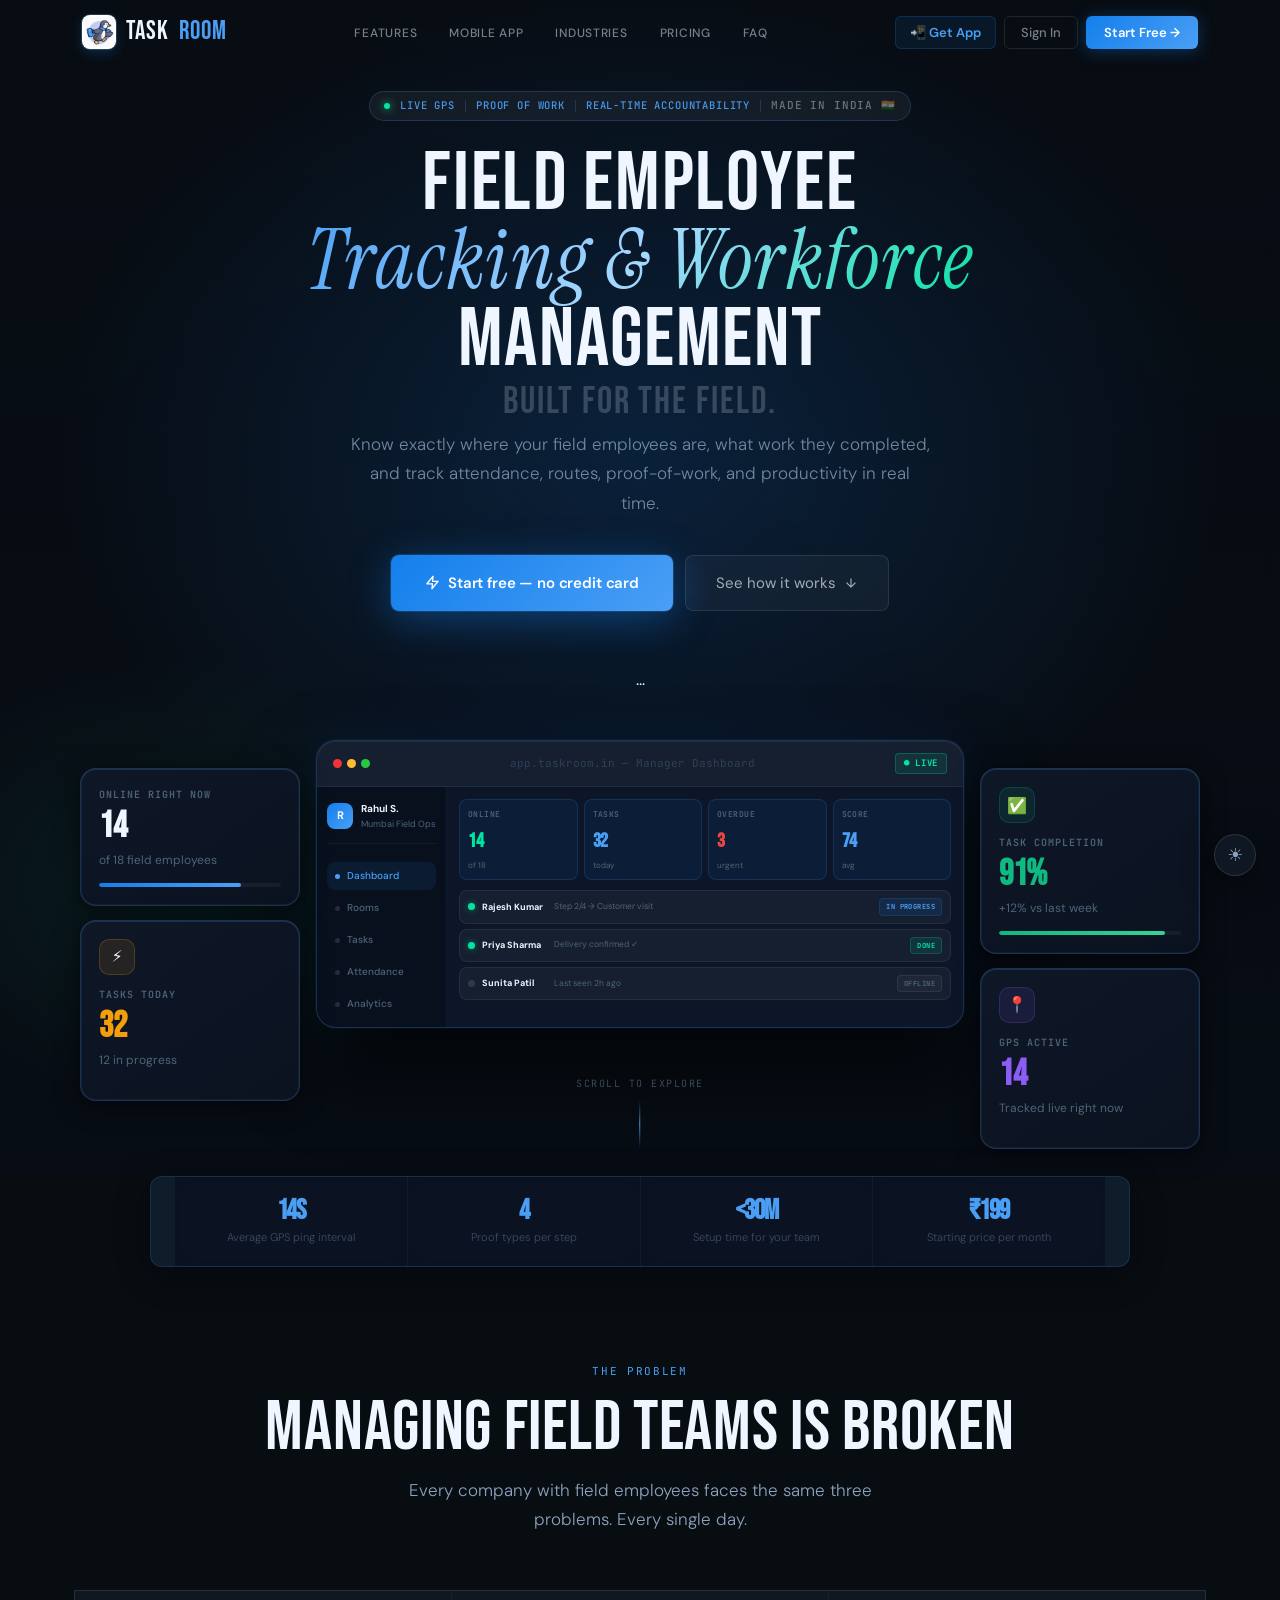
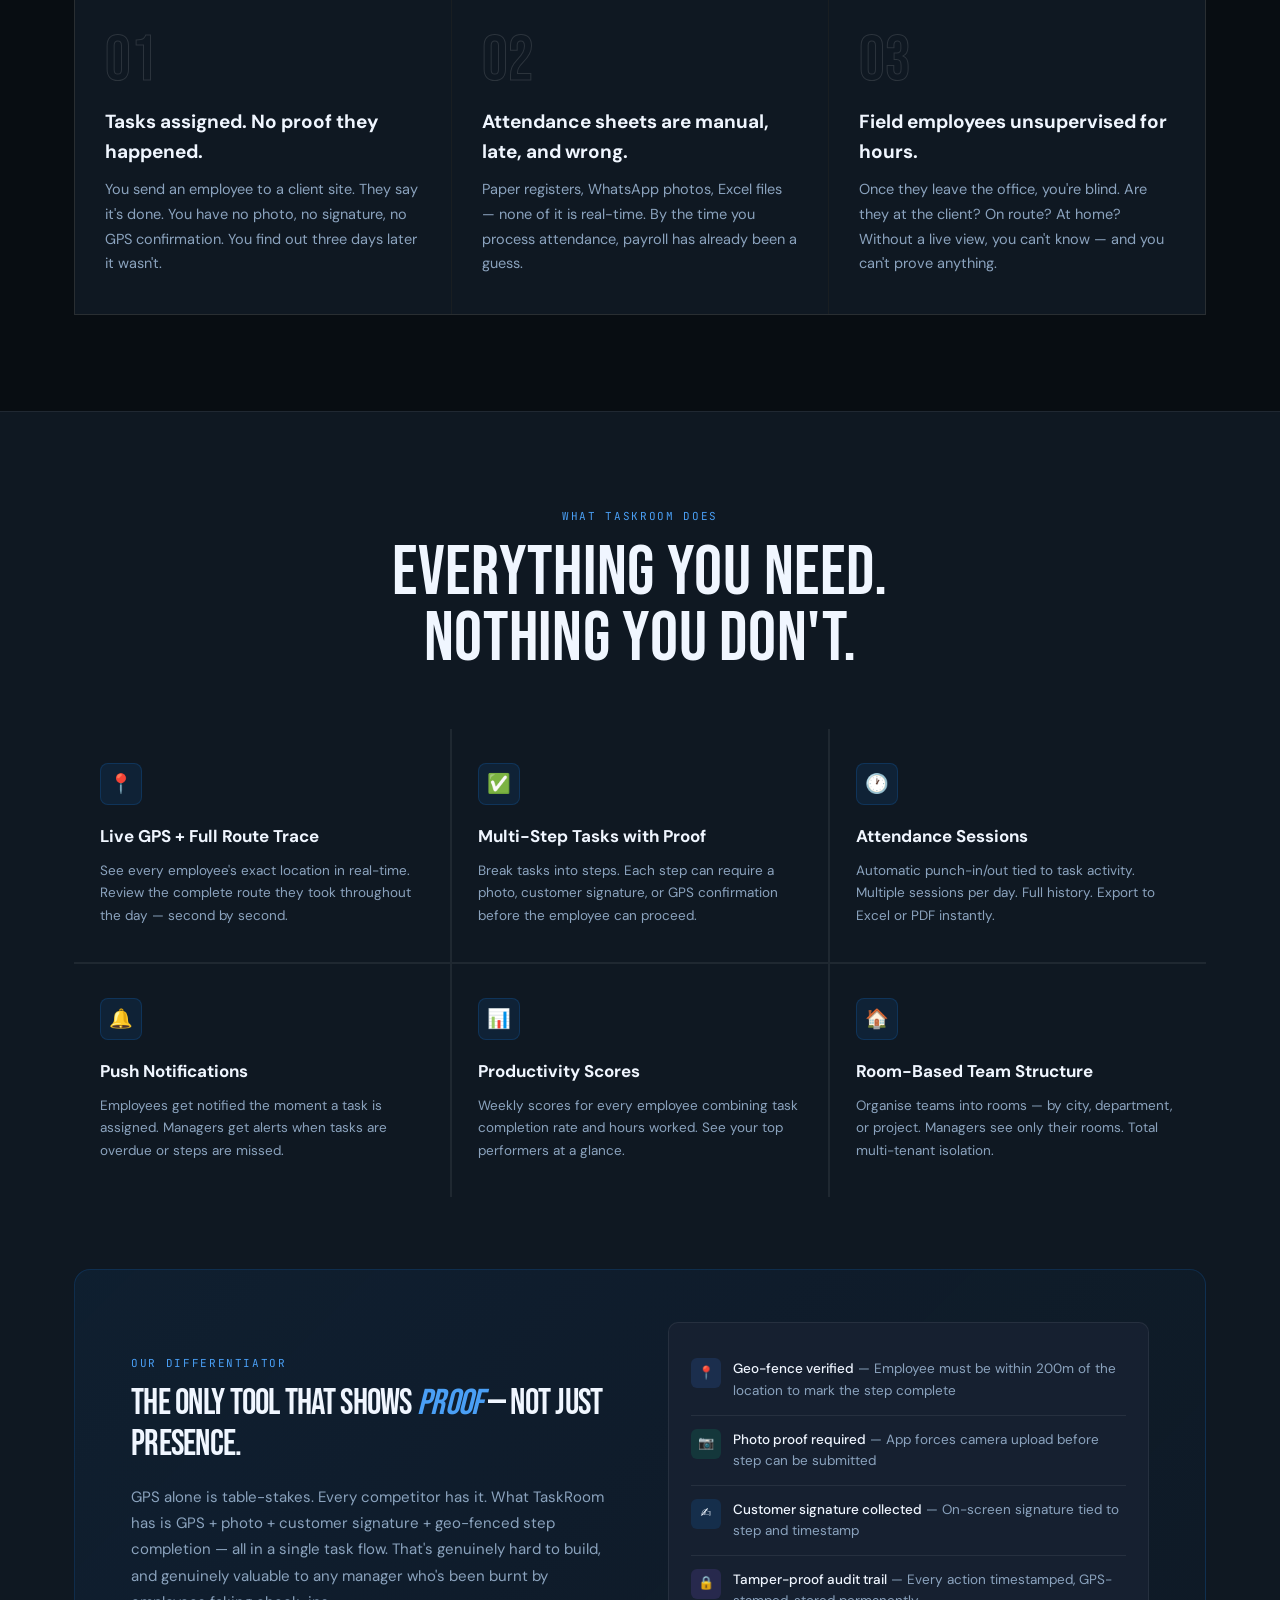
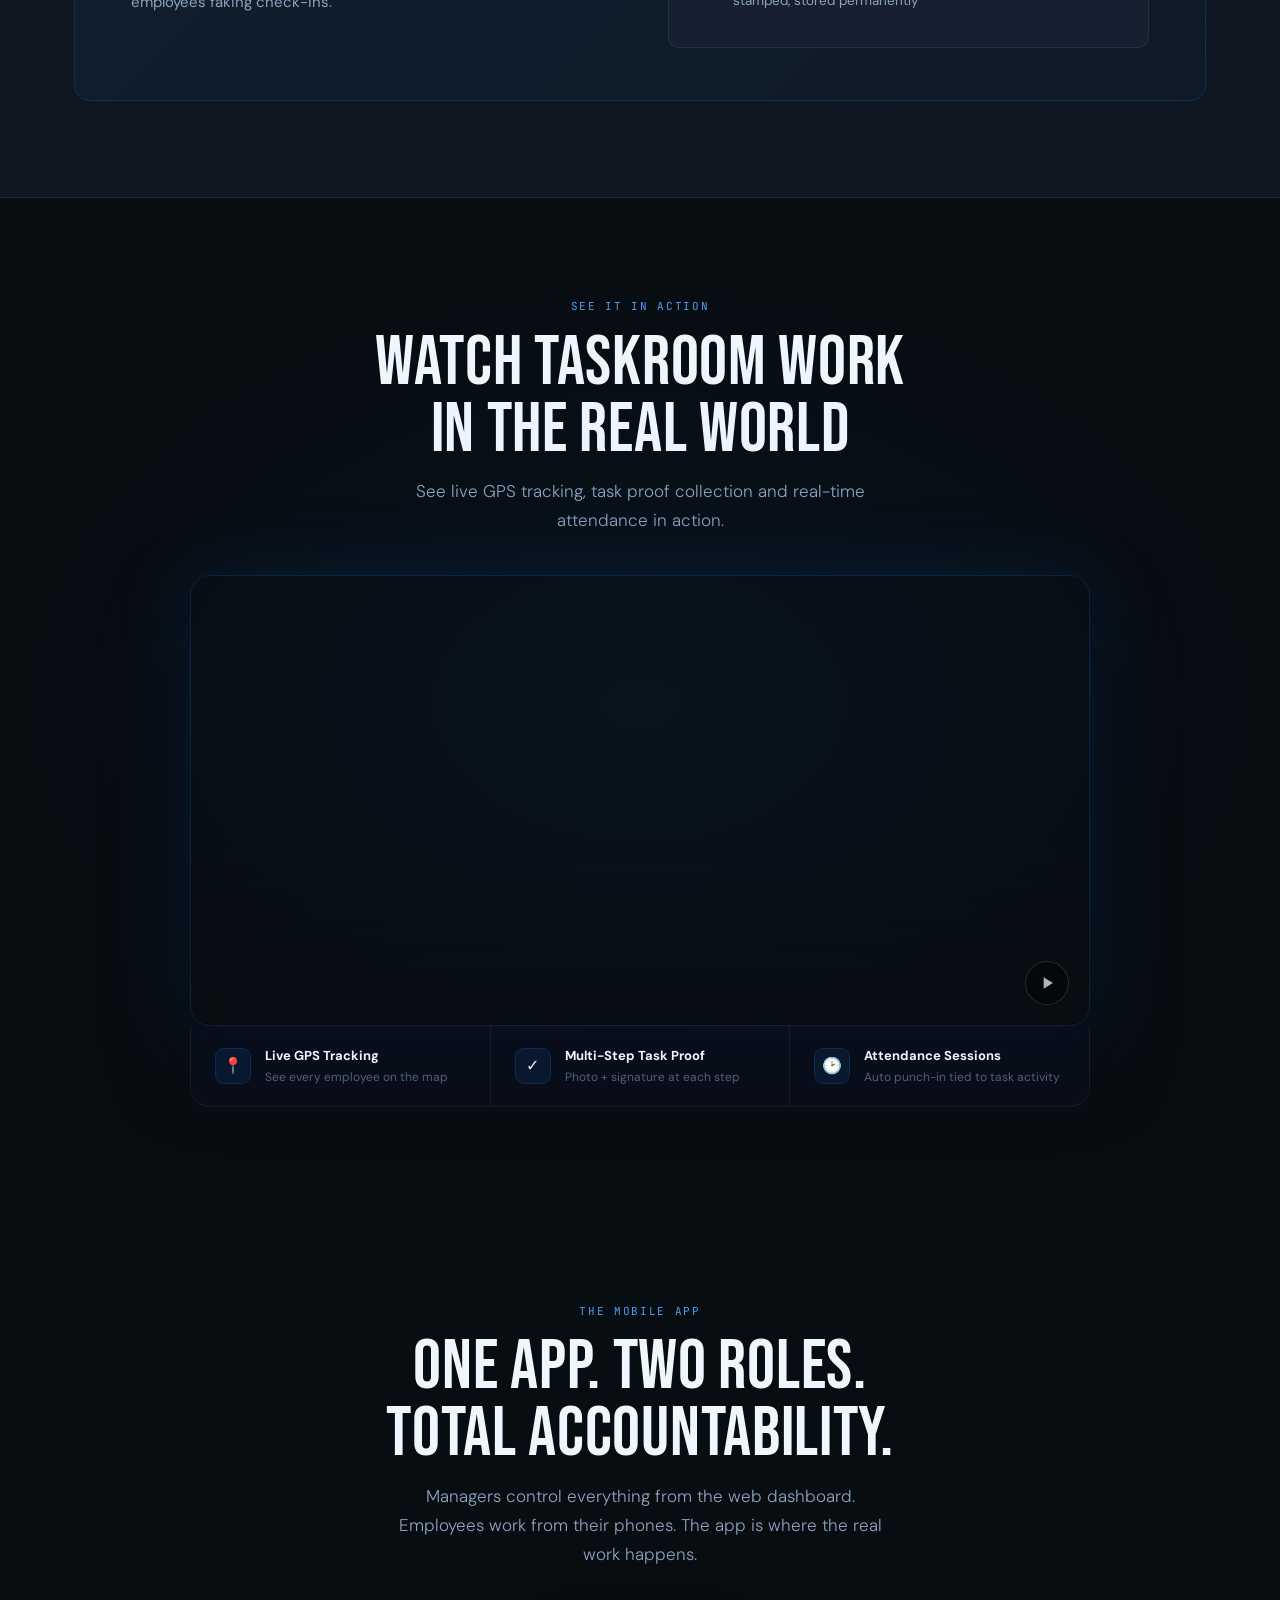
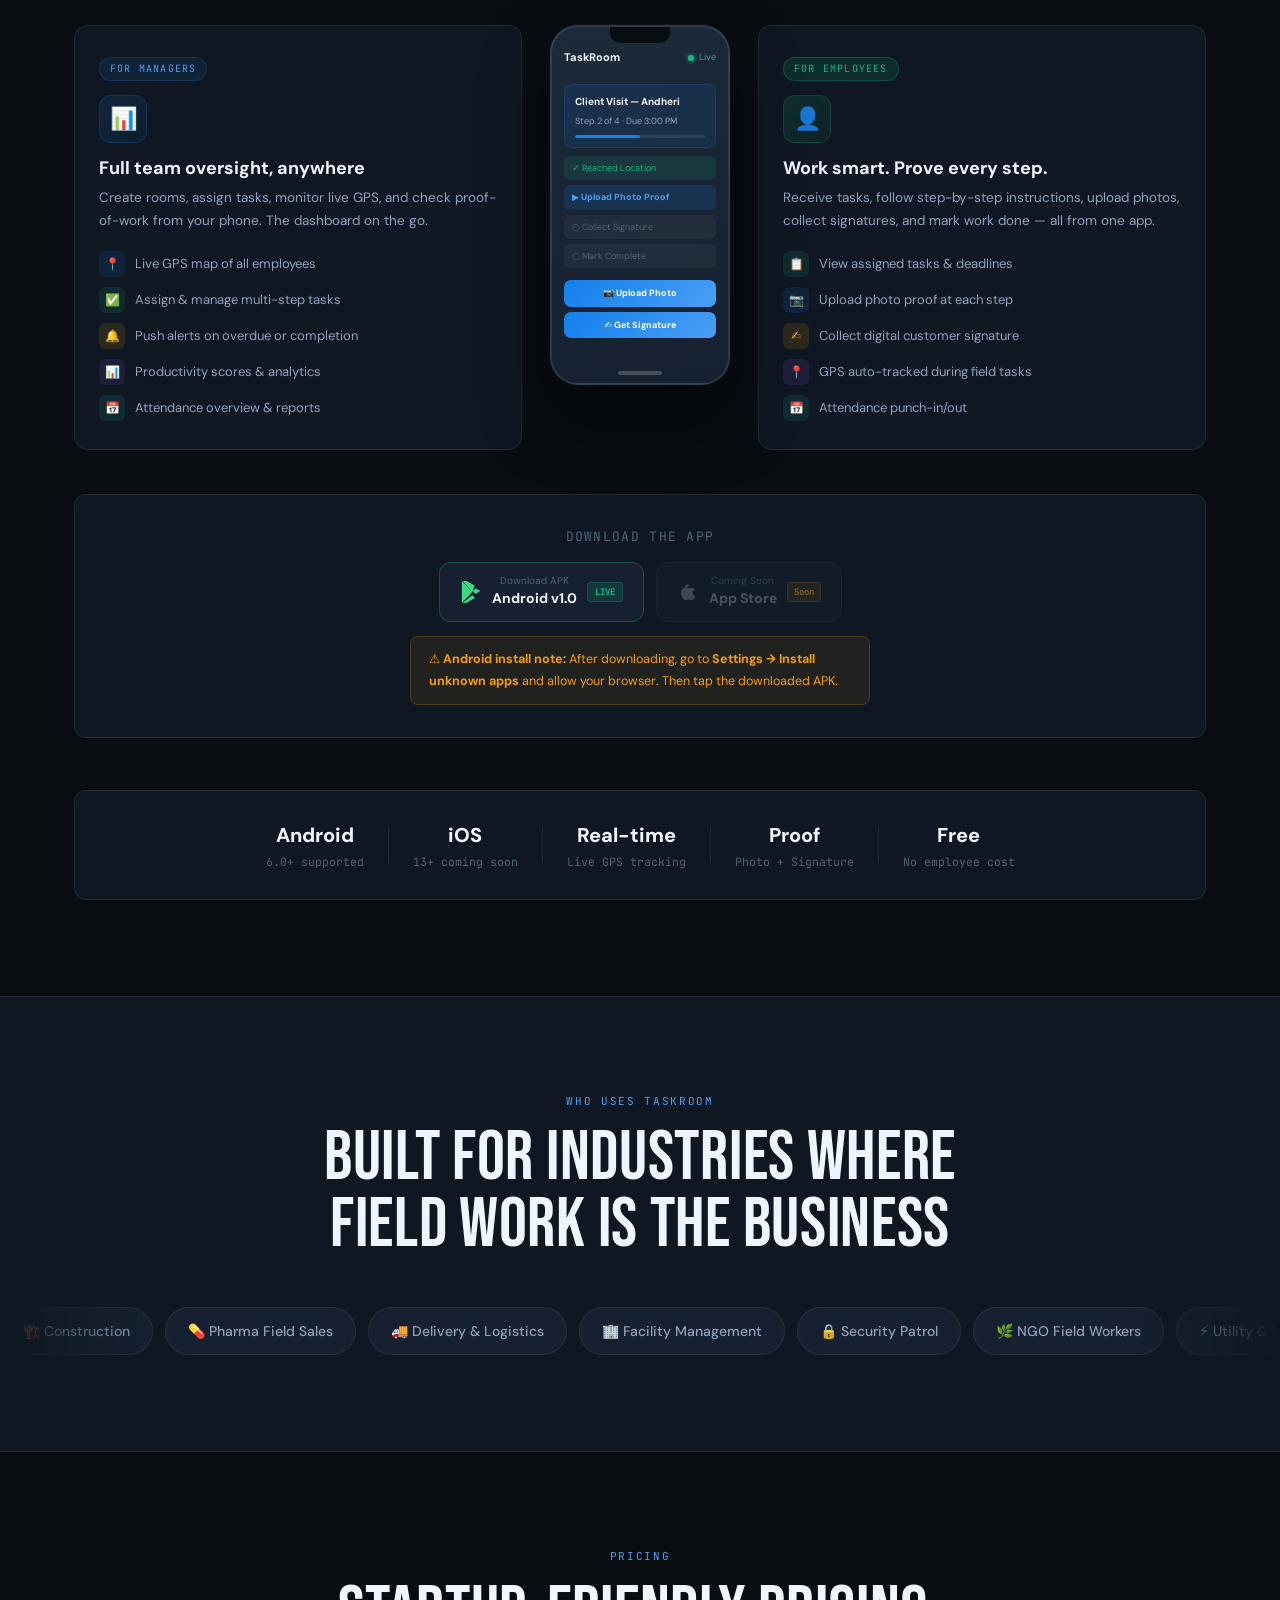
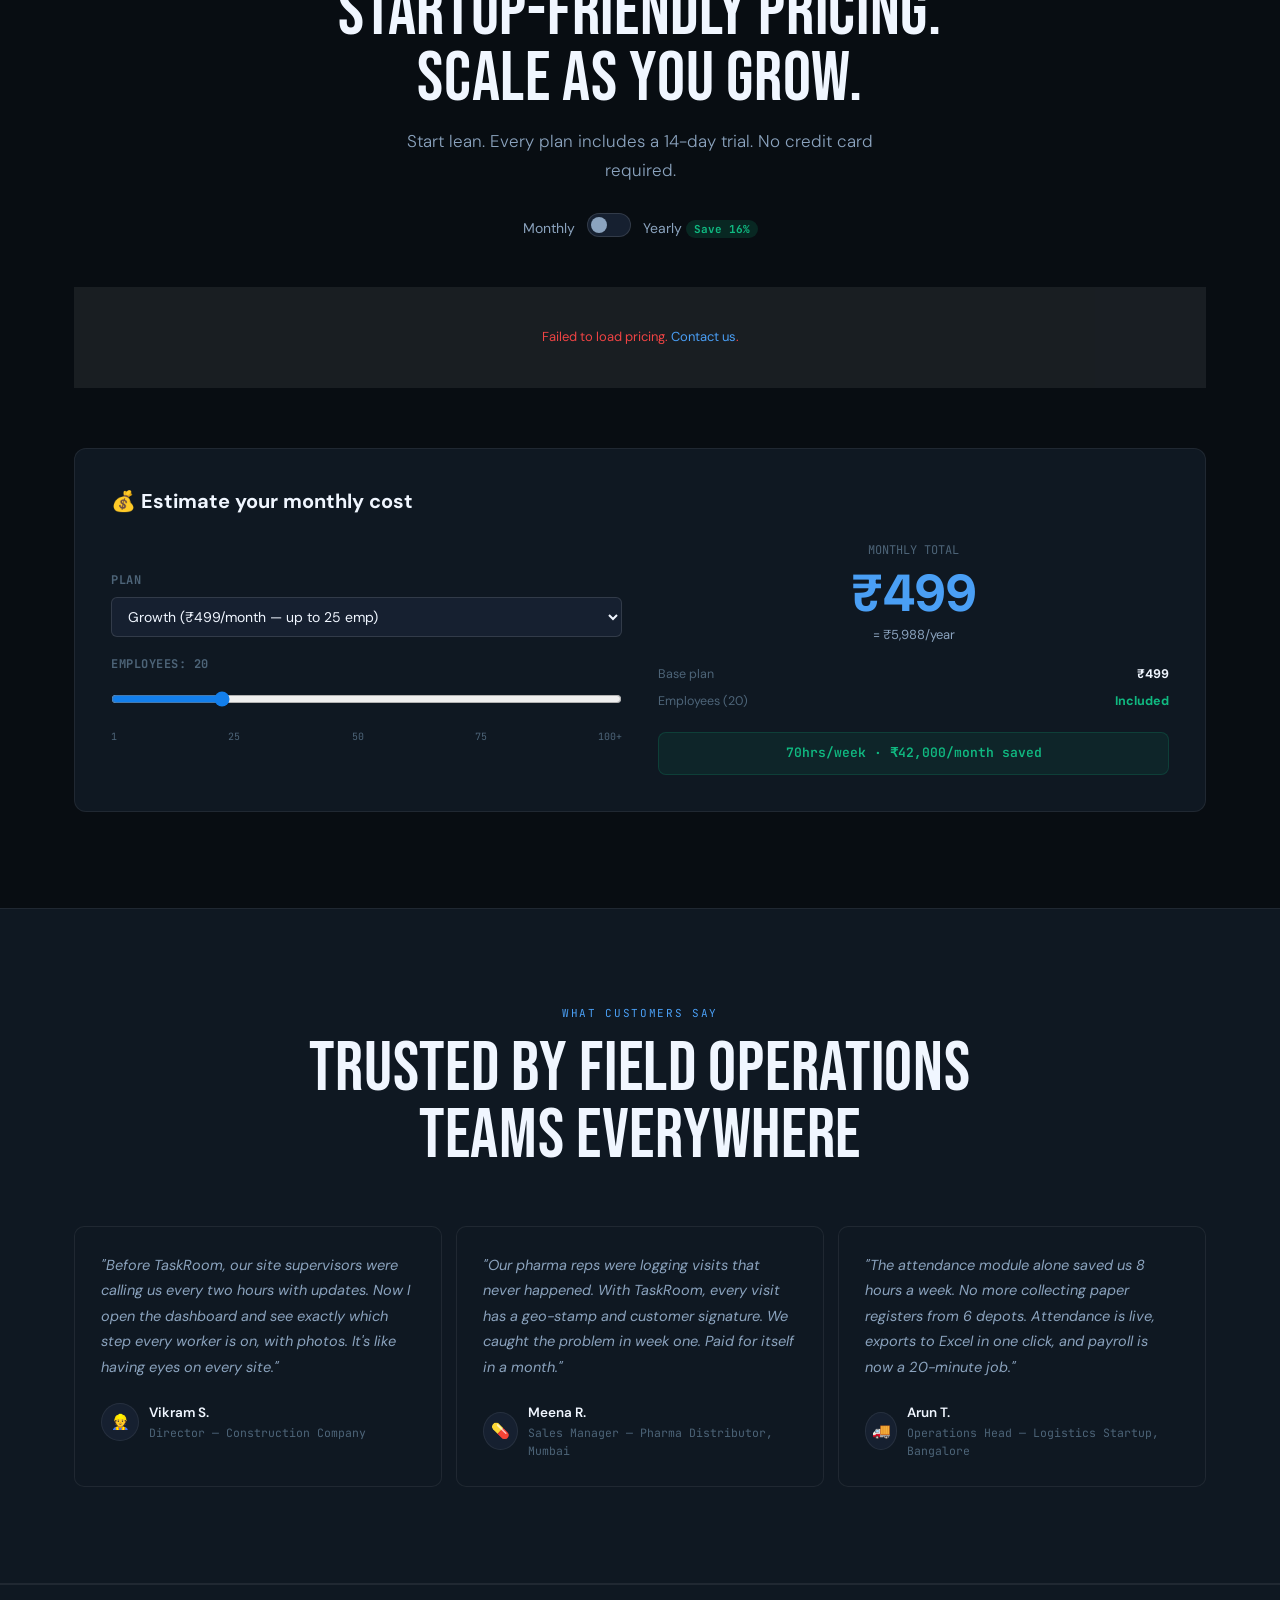
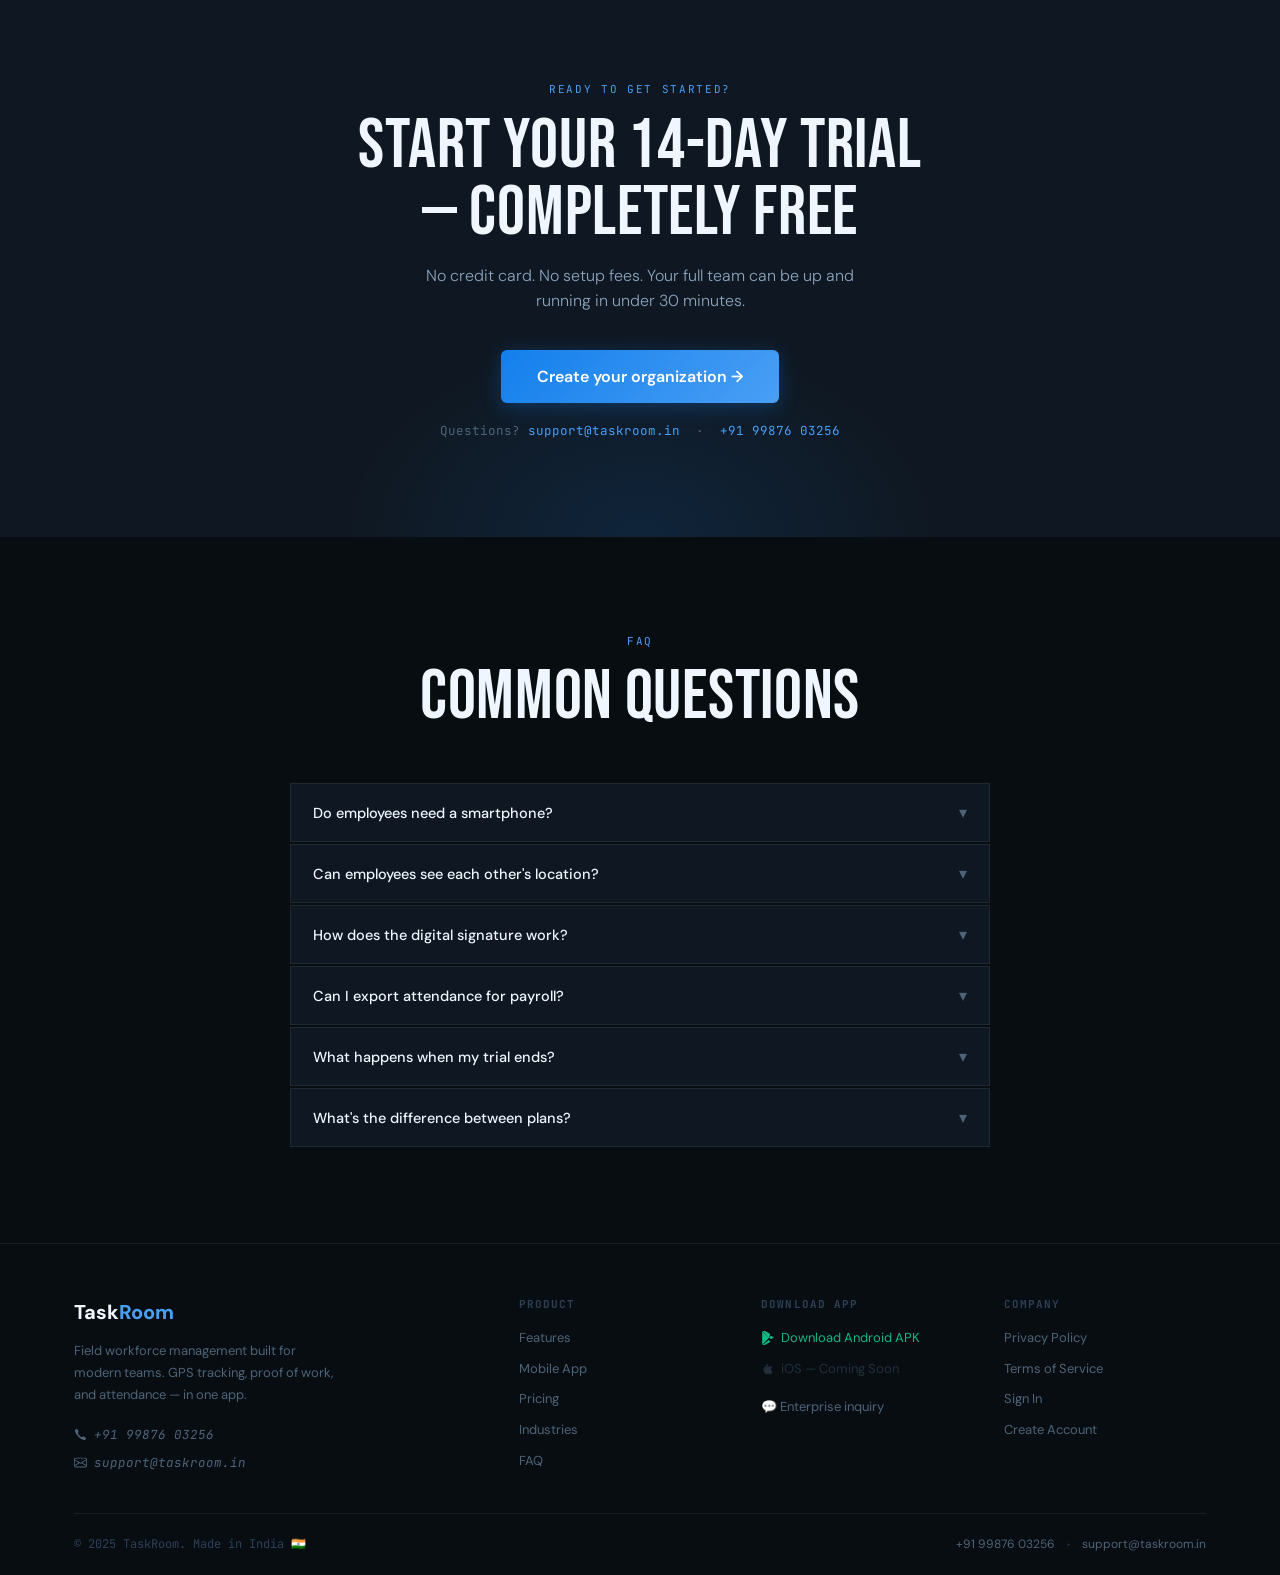
==== index.html @ a0d0e352 "added privacy poly + terms and updated pricing page with dynamic data from db" ====
<!DOCTYPE html>
<html lang="en" data-theme="dark">
<head>
  <!-- ═══════════════════════════════════════════════════════════════
       TASKROOM — index.html  |  Production SEO Head
       Last updated: 2025-05-25
  ═══════════════════════════════════════════════════════════════ -->

  <!-- ── Character Set & Viewport ────────────────────────────── -->
  <meta charset="UTF-8">
  <meta name="viewport" content="width=device-width, initial-scale=1">
  <meta http-equiv="X-UA-Compatible" content="IE=edge">

  <!-- ── Primary SEO ──────────────────────────────────────────── -->
  <title>TaskRoom — Field Employee Tracking &amp; GPS Workforce Management Software</title>
  <meta name="description" content="TaskRoom is GPS-based field employee tracking and workforce management software. Assign multi-step tasks, collect photo &amp; signature proof, track attendance, and monitor live employee location — all in one app. Free 14-day trial.">
  <meta name="keywords" content="field employee tracking software, GPS employee tracking app, workforce management software, field force management, real time employee location tracking, attendance management system, proof of work app, digital signature collection, field task management, delivery tracking software, field operations software, employee monitoring app India">
  <meta name="robots" content="index, follow, max-snippet:-1, max-image-preview:large, max-video-preview:-1">
  <meta name="googlebot" content="index, follow, max-snippet:-1, max-image-preview:large, max-video-preview:-1">
  <link rel="canonical" href="https://taskroom.in/">
  <meta name="author" content="TaskRoom">
  <meta name="theme-color" content="#137fec">
  <meta name="rating" content="general">
  <meta name="revisit-after" content="3 days">
  <meta name="language" content="English">
  <meta name="geo.region" content="IN">
  <meta name="geo.placename" content="India">

  <!-- ── Google Search Console Verification ───────────────────── -->
  <!-- REPLACE the content value with your actual GSC token       -->
  <!-- <meta name="google-site-verification" content="REPLACE_WITH_YOUR_GSC_TOKEN"> -->

  <!-- ── Open Graph ───────────────────────────────────────────── -->
  <meta property="og:type" content="website">
  <meta property="og:url" content="https://taskroom.in/">
  <meta property="og:title" content="TaskRoom — GPS Field Employee Tracking &amp; Workforce Management">
  <meta property="og:description" content="Know exactly where your field team is and what they've completed. Live GPS tracking, multi-step proof of work, photo &amp; signature collection, and attendance — in one app.">
  <meta property="og:image" content="https://taskroom.in/og-image.png">
  <meta property="og:image:width" content="1200">
  <meta property="og:image:height" content="630">
  <meta property="og:image:alt" content="TaskRoom field employee tracking dashboard">
  <meta property="og:site_name" content="TaskRoom">
  <meta property="og:locale" content="en_IN">

  <!-- ── Twitter Card ─────────────────────────────────────────── -->
  <meta name="twitter:card" content="summary_large_image">
  <meta name="twitter:site" content="@taskroomin">
  <meta name="twitter:creator" content="@taskroomin">
  <meta name="twitter:title" content="TaskRoom — Field Employee Tracking &amp; GPS Workforce Management">
  <meta name="twitter:description" content="Real-time GPS tracking, proof of work, photo &amp; signature collection, and attendance management for field teams. Free 14-day trial.">
  <meta name="twitter:image" content="https://taskroom.in/og-image.png">
  <meta name="twitter:image:alt" content="TaskRoom GPS field employee tracking dashboard">

  <!-- ── Favicons &amp; PWA ──────────────────────────────────────────── -->
  <link rel="icon" type="image/png" href="app_icon.png">
  <link rel="apple-touch-icon" href="app_icon.png">
  <link rel="manifest" href="manifest.json">
  <meta name="apple-mobile-web-app-capable" content="yes">
  <meta name="apple-mobile-web-app-status-bar-style" content="black-translucent">
  <meta name="apple-mobile-web-app-title" content="TaskRoom">
  <meta name="application-name" content="TaskRoom">
  <meta name="HandheldFriendly" content="True">
  <meta name="MobileOptimized" content="320">

  <!-- ── Preconnect / DNS-Prefetch ────────────────────────────── -->
  <link rel="preconnect" href="https://fonts.googleapis.com">
  <link rel="preconnect" href="https://fonts.gstatic.com" crossorigin>
  <link rel="dns-prefetch" href="https://api.taskroom.in">
  <link rel="dns-prefetch" href="https://fonts.googleapis.com">

  <!-- ── JSON-LD Structured Data ──────────────────────────────── -->
  <script type="application/ld+json">
  {
    "@context": "https://schema.org",
    "@graph": [
      {
        "@type": "SoftwareApplication",
        "@id": "https://taskroom.in/#app",
        "name": "TaskRoom",
        "alternateName": ["Task Room", "TaskRoom App", "TaskRoom Field Tracking"],
        "applicationCategory": "BusinessApplication",
        "applicationSubCategory": "Workforce Management Software",
        "operatingSystem": "Android 6.0+, iOS 13+, Web Browser",
        "description": "TaskRoom is real-time GPS field employee tracking and workforce management software. Features include live location tracking, multi-step task workflows with photo proof and digital signature collection, attendance management, route history, and productivity analytics.",
        "url": "https://taskroom.in",
        "screenshot": "https://taskroom.in/og-image.png",
        "downloadUrl": "https://taskroom.in/download/TaskRoom_v1.apk",
        "installUrl": "https://taskroom.in",
        "softwareVersion": "1.0",
        "featureList": [
          "Real-time GPS employee tracking",
          "Live location monitoring on map",
          "Multi-step task assignment and management",
          "Photo proof of work collection",
          "Digital customer signature collection",
          "Geofence-based attendance verification",
          "Employee punch in and punch out",
          "GPS route history and trace",
          "Productivity scores and analytics",
          "PDF and Excel report export",
          "Push notification alerts",
          "Room-based team structure"
        ],
        "offers": [
          {"@type":"Offer","name":"Starter","price":"199","priceCurrency":"INR","description":"Up to 5 employees, 2 rooms","priceSpecification":{"@type":"UnitPriceSpecification","billingDuration":"P1M"}},
          {"@type":"Offer","name":"Growth","price":"499","priceCurrency":"INR","description":"Up to 25 employees, 10 rooms, live GPS","priceSpecification":{"@type":"UnitPriceSpecification","billingDuration":"P1M"}},
          {"@type":"Offer","name":"Business","price":"999","priceCurrency":"INR","description":"Up to 75 employees, 30 rooms, advanced analytics","priceSpecification":{"@type":"UnitPriceSpecification","billingDuration":"P1M"}}
        ],
        "aggregateRating": {
          "@type": "AggregateRating",
          "ratingValue": "4.8",
          "reviewCount": "47",
          "bestRating": "5",
          "worstRating": "1"
        }
      },
      {
        "@type": "Organization",
        "@id": "https://taskroom.in/#organization",
        "name": "TaskRoom",
        "url": "https://taskroom.in",
        "logo": {
          "@type": "ImageObject",
          "url": "https://taskroom.in/app_icon.png",
          "width": 512,
          "height": 512
        },
        "image": "https://taskroom.in/og-image.png",
        "description": "TaskRoom builds field employee tracking and workforce management software for businesses with on-ground teams.",
        "foundingDate": "2024",
        "contactPoint": [
          {"@type":"ContactPoint","telephone":"+91-99876-03256","contactType":"Customer Support","availableLanguage":["English","Hindi"]},
          {"@type":"ContactPoint","email":"support@taskroom.in","contactType":"Sales"}
        ]
      },
      {
        "@type": "WebSite",
        "@id": "https://taskroom.in/#website",
        "name": "TaskRoom",
        "url": "https://taskroom.in",
        "description": "Field employee tracking and GPS workforce management software",
        "publisher": {"@id": "https://taskroom.in/#organization"},
        "potentialAction": {
          "@type": "SearchAction",
          "target": {"@type":"EntryPoint","urlTemplate":"https://taskroom.in/?q={search_term_string}"},
          "query-input": "required name=search_term_string"
        }
      },
      {
        "@type": "WebPage",
        "@id": "https://taskroom.in/#webpage",
        "url": "https://taskroom.in/",
        "name": "TaskRoom — Field Employee Tracking & GPS Workforce Management Software",
        "isPartOf": {"@id": "https://taskroom.in/#website"},
        "about": {"@id": "https://taskroom.in/#app"},
        "description": "GPS-based field employee tracking and workforce management software with live location, multi-step tasks, photo proof, digital signatures, and attendance.",
        "breadcrumb": {
          "@type": "BreadcrumbList",
          "itemListElement": [{"@type":"ListItem","position":1,"name":"Home","item":"https://taskroom.in"}]
        },
        "speakable": {
          "@type": "SpeakableSpecification",
          "cssSelector": [".hero-headline", ".hero-sub"]
        }
      },
      {
        "@type": "FAQPage",
        "mainEntity": [
          {"@type":"Question","name":"What is field employee tracking software?","acceptedAnswer":{"@type":"Answer","text":"Field employee tracking software lets managers monitor the real-time GPS location, task progress, attendance, and productivity of employees working outside the office. TaskRoom provides live location tracking, multi-step task workflows, photo proof of work, and digital signature collection."}},
          {"@type":"Question","name":"How does GPS employee tracking work in TaskRoom?","acceptedAnswer":{"@type":"Answer","text":"TaskRoom tracks employee GPS location in real-time during active field tasks. Managers view live locations and the full route history on a map. Location pings happen every 30 seconds and are stored as a tamper-proof audit trail."}},
          {"@type":"Question","name":"What proof of work does TaskRoom collect?","acceptedAnswer":{"@type":"Answer","text":"Each task step can require GPS geo-fence verification, photo upload, and a digital customer signature — all timestamped and stored permanently."}},
          {"@type":"Question","name":"Is there a free trial for TaskRoom?","acceptedAnswer":{"@type":"Answer","text":"Yes. TaskRoom offers a free 14-day trial on Growth and Business plans with no credit card required. Your full team can be up and running in under 30 minutes."}},
          {"@type":"Question","name":"Do employees need a smartphone?","acceptedAnswer":{"@type":"Answer","text":"Yes. TaskRoom works on any Android 6.0+ or iOS 13+ smartphone. The app is lightweight and works offline — data syncs when connectivity is restored."}}
        ]
      }
    ]
  }
  </script>

  <!-- ── CSS ──────────────────────────────────────────────────── -->
  <link rel="stylesheet" href="assets/css/tokens.css">
  <link rel="stylesheet" href="assets/css/base.css">
  <link rel="stylesheet" href="assets/css/landing.css">
  <link rel="stylesheet" href="assets/css/dashboard.css">
  <link rel="stylesheet" href="assets/css/patch.css">

  <!-- ── Schema Markup ────────────────────────────────────────── -->
  <script type="application/ld+json">
  {
    "@context":"https://schema.org",
    "@graph":[
      {
        "@type":"SoftwareApplication",
        "name":"TaskRoom",
        "applicationCategory":"BusinessApplication",
        "operatingSystem":"Android 6.0+, iOS 13+, Web Browser",
        "description":"TaskRoom is real-time GPS field employee tracking and workforce management software with multi-step tasks, photo proof, digital signatures, and attendance management.",
        "url":"https://taskroom.in",
        "downloadUrl":"https://taskroom.in/download/TaskRoom_v1.apk",
        "offers":[
          {"@type":"Offer","name":"Starter","price":"199","priceCurrency":"INR","priceSpecification":{"@type":"UnitPriceSpecification","billingDuration":"P1M"}},
          {"@type":"Offer","name":"Growth","price":"499","priceCurrency":"INR","priceSpecification":{"@type":"UnitPriceSpecification","billingDuration":"P1M"}},
          {"@type":"Offer","name":"Business","price":"999","priceCurrency":"INR","priceSpecification":{"@type":"UnitPriceSpecification","billingDuration":"P1M"}}
        ],
        "aggregateRating":{"@type":"AggregateRating","ratingValue":"4.8","reviewCount":"47","bestRating":"5"}
      },
      {
        "@type":"Organization",
        "name":"TaskRoom",
        "url":"https://taskroom.in",
        "logo":{"@type":"ImageObject","url":"https://taskroom.in/app_icon.png","width":512,"height":512},
        "contactPoint":[
          {"@type":"ContactPoint","telephone":"+91-99876-03256","contactType":"Customer Support"},
          {"@type":"ContactPoint","email":"support@taskroom.in","contactType":"Sales"}
        ]
      },
      {
        "@type":"FAQPage",
        "mainEntity":[
          {"@type":"Question","name":"Do employees need a smartphone?","acceptedAnswer":{"@type":"Answer","text":"Yes. TaskRoom works on any Android 6.0+ or iOS 13+ smartphone. The app is lightweight and works offline — data syncs when connectivity is restored."}},
          {"@type":"Question","name":"How does GPS employee tracking work in TaskRoom?","acceptedAnswer":{"@type":"Answer","text":"TaskRoom tracks employee GPS location in real-time during active field tasks. Managers view live locations and full route history on a map. Location pings happen every 30 seconds and are stored as a tamper-proof audit trail."}},
          {"@type":"Question","name":"What proof of work does TaskRoom collect?","acceptedAnswer":{"@type":"Answer","text":"Each task step can require GPS geo-fence verification, photo upload, and a digital customer signature — all timestamped and stored permanently."}},
          {"@type":"Question","name":"Is there a free trial?","acceptedAnswer":{"@type":"Answer","text":"Yes. TaskRoom offers a free 14-day trial on Growth and Business plans with no credit card required. Your full team can be up and running in under 30 minutes."}}
        ]
      }
    ]
  }
  </script>
</head>

<body>

<!-- ════════════════════════════════════════════════════════════
     LANDING NAV
════════════════════════════════════════════════════════════ -->
<!-- Premium cursor -->
<div id="tr-cursor"></div>
<div id="tr-cursor-ring"></div>

<!-- Three.js particle canvas (hero background) -->
<canvas id="hero-canvas" style="position:fixed;top:0;left:0;width:100%;height:100%;z-index:0;pointer-events:none;"></canvas>
<nav id="land-nav" role="navigation" aria-label="Main navigation">
  <div class="land-nav-inner">
    <a href="/" class="land-logo" aria-label="TaskRoom Home">
      <div class="land-logo-icon">
        <img src="./app_icon.png" alt="TaskRoom" width="30" height="30" loading="eager" fetchpriority="high">
      </div>
      Task<span>Room</span>
    </a>

    <ul class="land-nav-center" role="list">
      <li><a href="/features">Features</a></li>
      <li><a href="/mobile-app">Mobile App</a></li>
      <li><a href="/industries">Industries</a></li>
      <li><a href="/pricing">Pricing</a></li>
      <li><a href="#l-faq">FAQ</a></li>
    </ul>

    <div class="land-nav-right">
      <button class="land-nav-app-btn" onclick="document.getElementById('l-app').scrollIntoView({behavior:'smooth'})">
        📲 Get App
      </button>
      <button class="land-nav-sign-in" onclick="showLogin()">Sign In</button>
      <button class="land-nav-cta-btn" onclick="openPlanChooser()">Start Free →</button>
    </div>

    <button class="land-hamburger" id="land-ham" onclick="toggleLandMenu()" aria-label="Open menu" aria-expanded="false">
      <span></span><span></span><span></span>
    </button>
  </div>
</nav>

<!-- Mobile Menu -->
<nav class="land-mobile-menu" id="land-mob-menu" aria-label="Mobile navigation">
  <a href="/features">✅ Features</a>
  <a href="/mobile-app">📲 Mobile App</a>
  <a href="/industries">🏭 Industries</a>
  <a href="/pricing">💰 Pricing</a>
  <a href="#l-faq">❓ FAQ</a>
  <a href="mailto:support@taskroom.in">📧 Contact</a>
  <button onclick="showLogin();toggleLandMenu()">Sign In to Dashboard</button>
  <button onclick="openPlanChooser();toggleLandMenu()" style="color:var(--primary-light);font-weight:700;background:rgba(19,127,236,.08)">Start Free →</button>
</nav>

<!-- Dashboard nav (shown when logged in) -->
<nav id="main-nav" role="navigation" aria-label="Dashboard navigation" style="display:none"></nav>

<!-- ════════════════════════════════════════════════════════════
     LANDING VIEW
════════════════════════════════════════════════════════════ -->
<div id="landing-view">

  <!-- ── HERO ─────────────────────────────────────────────────── -->
  <section class="l-hero-section" id="hero" aria-labelledby="hero-headline">

    

    <!-- Content -->
    <div class="hero-content">
      <div class="hero-pill" role="status">
        <div class="hero-pill-dot" aria-hidden="true"></div>
        Live GPS
        <div class="hero-pill-divider" aria-hidden="true"></div>
        Proof of Work
        <div class="hero-pill-divider" aria-hidden="true"></div>
        Real-Time Accountability
        <div class="hero-pill-divider" aria-hidden="true"></div>
        <span style="color:rgba(240,246,255,.4);font-size:11px">Made in India 🇮🇳</span>
      </div>

      <h1 class="hero-headline" id="hero-headline">
        Field Employee
        <br><em>Tracking &amp; Workforce</em>
        <br>Management
        <br><span class="line-accent">Built for the Field.</span>
      </h1>

      <p class="hero-sub">
        Know exactly where your field employees are, what work they completed, and track
        attendance, routes, proof-of-work, and productivity in real time.
      </p>

      <div class="hero-cta-row">
        <button class="hero-btn-primary" onclick="openPlanChooser()">
          <svg width="15" height="15" viewBox="0 0 24 24" fill="none" stroke="currentColor" stroke-width="2" stroke-linecap="round" stroke-linejoin="round" aria-hidden="true"><path d="M13 2L3 14h9l-1 8 10-12h-9l1-8z"/></svg>
          Start free — no credit card
        </button>
        <a href="#l-features" class="hero-btn-ghost">
          See how it works
          <svg width="14" height="14" viewBox="0 0 24 24" fill="none" stroke="currentColor" stroke-width="2" stroke-linecap="round" stroke-linejoin="round" aria-hidden="true"><path d="M12 5v14M5 12l7 7 7-7"/></svg>
        </a>
      </div>

      <div class="hero-trust" role="list">
        <!-- trust items unchanged -->
        ...
      </div>
    </div>

    <!-- Floating Dashboard -->
  <div class="hero-float-layer" aria-hidden="true">
    <div class="hero-accent-left">
      <div class="accent-card">
        <div class="accent-card-label">Online Right Now</div>
        <div class="accent-card-val" id="acc-online">14</div>
        <div class="accent-card-sub">of 18 field employees</div>
        <div class="accent-card-progress"><div class="accent-card-fill" id="acc-bar" style="width:0%;transition:width 1.2s cubic-bezier(.22,1,.36,1) 1.8s"></div></div>
      </div>
      <div class="accent-card">
        <div class="accent-icon" style="background:rgba(245,158,11,.1);border:1px solid rgba(245,158,11,.2)">&#9889;</div>
        <div class="accent-card-label">Tasks Today</div>
        <div class="accent-card-val" style="color:var(--amber)">32</div>
        <div class="accent-card-sub">12 in progress</div>
      </div>
    </div>

    <div class="hero-dashboard">
      <div class="db-chrome">
        <div class="db-chrome-dots"><div class="db-chrome-dot"></div><div class="db-chrome-dot"></div><div class="db-chrome-dot"></div></div>
        <div class="db-chrome-url">app.taskroom.in &mdash; Manager Dashboard</div>
        <div class="db-chrome-badge">&#9679; Live</div>
      </div>
      <div class="db-body">
        <div class="db-sidebar">
          <div class="db-sb-profile">
            <div class="db-sb-avatar">R</div>
            <div><div class="db-sb-name">Rahul S.</div><div class="db-sb-org">Mumbai Field Ops</div></div>
          </div>
          <div class="db-nav-item active"><div class="db-nav-dot" style="background:var(--primary-light)"></div>Dashboard</div>
          <div class="db-nav-item"><div class="db-nav-dot"></div>Rooms</div>
          <div class="db-nav-item"><div class="db-nav-dot"></div>Tasks</div>
          <div class="db-nav-item"><div class="db-nav-dot"></div>Attendance</div>
          <div class="db-nav-item"><div class="db-nav-dot"></div>Analytics</div>
        </div>
        <div class="db-main">
          <div class="db-stats">
            <div class="db-stat"><div class="db-stat-label">Online</div><div class="db-stat-val g">14</div><div class="db-stat-sub">of 18</div></div>
            <div class="db-stat"><div class="db-stat-label">Tasks</div><div class="db-stat-val b">32</div><div class="db-stat-sub">today</div></div>
            <div class="db-stat"><div class="db-stat-label">Overdue</div><div class="db-stat-val r">3</div><div class="db-stat-sub">urgent</div></div>
            <div class="db-stat"><div class="db-stat-label">Score</div><div class="db-stat-val b">74</div><div class="db-stat-sub">avg</div></div>
          </div>
          <div class="db-emps">
            <div class="db-emp-row"><div class="db-emp-indicator on"></div><div class="db-emp-name">Rajesh Kumar</div><div class="db-emp-task">Step 2/4 &rarr; Customer visit</div><div class="db-emp-badge badge-prog">IN PROGRESS</div></div>
            <div class="db-emp-row"><div class="db-emp-indicator on"></div><div class="db-emp-name">Priya Sharma</div><div class="db-emp-task">Delivery confirmed &#10003;</div><div class="db-emp-badge badge-done">DONE</div></div>
            <div class="db-emp-row"><div class="db-emp-indicator off"></div><div class="db-emp-name">Sunita Patil</div><div class="db-emp-task">Last seen 2h ago</div><div class="db-emp-badge badge-off2">OFFLINE</div></div>
          </div>
        </div>
      </div>
    </div>

    <div class="hero-accent-right">
      <div class="accent-card">
        <div class="accent-icon" style="background:rgba(16,185,129,.1);border:1px solid rgba(16,185,129,.2)">&#9989;</div>
        <div class="accent-card-label">Task Completion</div>
        <div class="accent-card-val" style="color:var(--green)">91%</div>
        <div class="accent-card-sub">+12% vs last week</div>
        <div class="accent-card-progress"><div class="accent-card-fill" id="acc-bar2" style="width:0%;background:linear-gradient(90deg,var(--green),#34d399);transition:width 1.2s cubic-bezier(.22,1,.36,1) 2s"></div></div>
      </div>
      <div class="accent-card">
        <div class="accent-icon" style="background:rgba(139,92,246,.1);border:1px solid rgba(139,92,246,.2)">&#128205;</div>
        <div class="accent-card-label">GPS Active</div>
        <div class="accent-card-val" style="color:var(--purple)">14</div>
        <div class="accent-card-sub">Tracked live right now</div>
      </div>
    </div>
  </div>

    <div class="hero-scroll" aria-hidden="true">
      <span class="hero-scroll-text">Scroll to explore</span>
      <div class="hero-scroll-line"></div>
    </div>
  </section>

  <!-- ── PROOF STRIP ───────────────────────────────────────────── -->
  <div class="hero-proof-strip" aria-label="Product statistics">
    <div class="proof-stat"><div class="proof-stat-val">14s</div><div class="proof-stat-lbl">Average GPS ping interval</div></div>
    <div class="proof-stat"><div class="proof-stat-val">4</div><div class="proof-stat-lbl">Proof types per step</div></div>
    <div class="proof-stat"><div class="proof-stat-val">&lt;30m</div><div class="proof-stat-lbl">Setup time for your team</div></div>
    <div class="proof-stat"><div class="proof-stat-val">₹199</div><div class="proof-stat-lbl">Starting price per month</div></div>
  </div>

  <!-- ── PROBLEM ───────────────────────────────────────────────── -->
  <section class="l-section" id="l-problem" aria-labelledby="problem-heading">
    <div class="container">
      <div class="l-section-center l-fade-up">
        <p class="l-section-label">The Problem</p>
        <h2 class="l-h2" id="problem-heading">Managing field teams is broken</h2>
        <p class="l-section-sub">Every company with field employees faces the same three problems. Every single day.</p>
      </div>
      <div class="l-problems-grid l-fade-up">
        <article class="l-problem-card">
          <div class="l-problem-num" aria-hidden="true">01</div>
          <h3 class="l-problem-title">Tasks assigned. No proof they happened.</h3>
          <p class="l-problem-desc">You send an employee to a client site. They say it's done. You have no photo, no signature, no GPS confirmation. You find out three days later it wasn't.</p>
        </article>
        <article class="l-problem-card">
          <div class="l-problem-num" aria-hidden="true">02</div>
          <h3 class="l-problem-title">Attendance sheets are manual, late, and wrong.</h3>
          <p class="l-problem-desc">Paper registers, WhatsApp photos, Excel files — none of it is real-time. By the time you process attendance, payroll has already been a guess.</p>
        </article>
        <article class="l-problem-card">
          <div class="l-problem-num" aria-hidden="true">03</div>
          <h3 class="l-problem-title">Field employees unsupervised for hours.</h3>
          <p class="l-problem-desc">Once they leave the office, you're blind. Are they at the client? On route? At home? Without a live view, you can't know — and you can't prove anything.</p>
        </article>
      </div>
    </div>
  </section>

  <!-- ── FEATURES ──────────────────────────────────────────────── -->
  <section class="l-section l-section-alt" id="l-features" aria-labelledby="features-heading">
    <div class="container">
      <div class="l-section-center l-fade-up">
        <p class="l-section-label">What TaskRoom does</p>
        <h2 class="l-h2" id="features-heading">Everything you need.<br>Nothing you don't.</h2>
      </div>
      <div class="l-features-grid l-fade-up">
        <article class="l-feature-card">
          <div class="l-feat-icon" aria-hidden="true">📍</div>
          <h3 class="l-feat-title">Live GPS + Full Route Trace</h3>
          <p class="l-feat-desc">See every employee's exact location in real-time. Review the complete route they took throughout the day — second by second.</p>
        </article>
        <article class="l-feature-card">
          <div class="l-feat-icon" aria-hidden="true">✅</div>
          <h3 class="l-feat-title">Multi-Step Tasks with Proof</h3>
          <p class="l-feat-desc">Break tasks into steps. Each step can require a photo, customer signature, or GPS confirmation before the employee can proceed.</p>
        </article>
        <article class="l-feature-card">
          <div class="l-feat-icon" aria-hidden="true">🕐</div>
          <h3 class="l-feat-title">Attendance Sessions</h3>
          <p class="l-feat-desc">Automatic punch-in/out tied to task activity. Multiple sessions per day. Full history. Export to Excel or PDF instantly.</p>
        </article>
        <article class="l-feature-card">
          <div class="l-feat-icon" aria-hidden="true">🔔</div>
          <h3 class="l-feat-title">Push Notifications</h3>
          <p class="l-feat-desc">Employees get notified the moment a task is assigned. Managers get alerts when tasks are overdue or steps are missed.</p>
        </article>
        <article class="l-feature-card">
          <div class="l-feat-icon" aria-hidden="true">📊</div>
          <h3 class="l-feat-title">Productivity Scores</h3>
          <p class="l-feat-desc">Weekly scores for every employee combining task completion rate and hours worked. See your top performers at a glance.</p>
        </article>
        <article class="l-feature-card">
          <div class="l-feat-icon" aria-hidden="true">🏠</div>
          <h3 class="l-feat-title">Room-Based Team Structure</h3>
          <p class="l-feat-desc">Organise teams into rooms — by city, department, or project. Managers see only their rooms. Total multi-tenant isolation.</p>
        </article>
      </div>

      <!-- Differentiator block -->
      <div class="l-diff-block l-fade-up">
        <div>
          <p class="l-section-label" style="margin-bottom:10px">Our differentiator</p>
          <h3 class="l-diff-title">The only tool that shows <span>proof</span> — not just presence.</h3>
          <p class="l-diff-desc">GPS alone is table-stakes. Every competitor has it. What TaskRoom has is GPS + photo + customer signature + geo-fenced step completion — all in a single task flow. That's genuinely hard to build, and genuinely valuable to any manager who's been burnt by employees faking check-ins.</p>
        </div>
        <div class="l-diff-proof">
          <div class="l-proof-step"><div class="l-step-icon gps" aria-hidden="true">📍</div><p class="l-step-text"><strong>Geo-fence verified</strong> — Employee must be within 200m of the location to mark the step complete</p></div>
          <div class="l-proof-step"><div class="l-step-icon photo" aria-hidden="true">📷</div><p class="l-step-text"><strong>Photo proof required</strong> — App forces camera upload before step can be submitted</p></div>
          <div class="l-proof-step"><div class="l-step-icon sig" aria-hidden="true">✍️</div><p class="l-step-text"><strong>Customer signature collected</strong> — On-screen signature tied to step and timestamp</p></div>
          <div class="l-proof-step"><div class="l-step-icon lock" aria-hidden="true">🔒</div><p class="l-step-text"><strong>Tamper-proof audit trail</strong> — Every action timestamped, GPS-stamped, stored permanently</p></div>
        </div>
      </div>
    </div>
  </section>

  <!-- ── SEE IT IN ACTION ──────────────────────────────────── -->
<section class="l-video-section l-fade-up" id="l-video" aria-label="Product showcase video">
  <div class="container">
    <div class="l-section-center" style="margin-bottom:40px">
      <p class="l-section-label">See it in action</p>
      <h2 class="l-h2">Watch TaskRoom work<br>in the real world</h2>
      <p class="l-section-sub" style="margin-top:12px">See live GPS tracking, task proof collection and real-time attendance in action.</p>
    </div>

    <div class="l-video-wrap">
      <!-- Video player with play/pause on click -->
      <video id="showcase-video" autoplay muted loop playsinline preload="metadata"
             onclick="toggleShowcaseVideo(this)"
             style="cursor:pointer">
        <source src="./assets/taskroom-promo.mp4" type="video/mp4">
        <source src="./assets/taskroom-promo.webm" type="video/webm">
      </video>
      <div class="l-video-overlay" aria-hidden="true"></div>
      <!-- Play/pause indicator -->
      <div class="l-video-play-btn" id="video-play-btn"
           onclick="toggleShowcaseVideo(document.getElementById('showcase-video'))"
           aria-label="Play / Pause video">
        <svg width="20" height="20" viewBox="0 0 24 24" fill="currentColor">
          <path id="play-icon" d="M8 5v14l11-7z"/>
        </svg>
      </div>
    </div>

    <!-- Feature callouts below video -->
    <div class="l-video-features">
      <div class="l-vfeat">
        <div class="l-vfeat-icon">📍</div>
        <div><strong>Live GPS Tracking</strong><p>See every employee on the map</p></div>
      </div>
      <div class="l-vfeat">
        <div class="l-vfeat-icon">✓</div>
        <div><strong>Multi-Step Task Proof</strong><p>Photo + signature at each step</p></div>
      </div>
      <div class="l-vfeat">
        <div class="l-vfeat-icon">🕑</div>
        <div><strong>Attendance Sessions</strong><p>Auto punch-in tied to task activity</p></div>
      </div>
    </div>
  </div>
</section>

  <!-- ── MOBILE APP ────────────────────────────────────────────── -->
  <section class="l-section" id="l-app" aria-labelledby="app-heading">
    <div class="container">
      <div class="l-section-center l-fade-up">
        <p class="l-section-label">The Mobile App</p>
        <h2 class="l-h2" id="app-heading">One app. Two roles.<br>Total accountability.</h2>
        <p class="l-section-sub">Managers control everything from the web dashboard. Employees work from their phones. The app is where the real work happens.</p>
      </div>

      <div class="l-app-split l-fade-up">
        <!-- Manager card -->
        <div class="l-app-card">
          <div class="l-app-card-badge">For Managers</div>
          <div class="l-app-card-icon" style="background:linear-gradient(135deg,rgba(19,127,236,.15),rgba(19,127,236,.05));border:1px solid rgba(19,127,236,.2)" aria-hidden="true">📊</div>
          <h3 class="l-app-card-title">Full team oversight, anywhere</h3>
          <p class="l-app-card-desc">Create rooms, assign tasks, monitor live GPS, and check proof-of-work from your phone. The dashboard on the go.</p>
          <ul class="l-app-feat-list">
            <li><span class="l-app-feat-icon" style="background:rgba(19,127,236,.12);color:var(--primary-light)" aria-hidden="true">📍</span>Live GPS map of all employees</li>
            <li><span class="l-app-feat-icon" style="background:rgba(16,185,129,.12);color:var(--green)" aria-hidden="true">✅</span>Assign &amp; manage multi-step tasks</li>
            <li><span class="l-app-feat-icon" style="background:rgba(245,158,11,.12);color:var(--amber)" aria-hidden="true">🔔</span>Push alerts on overdue or completion</li>
            <li><span class="l-app-feat-icon" style="background:rgba(139,92,246,.12);color:var(--purple)" aria-hidden="true">📊</span>Productivity scores &amp; analytics</li>
            <li><span class="l-app-feat-icon" style="background:rgba(20,184,166,.12);color:var(--teal)" aria-hidden="true">📅</span>Attendance overview &amp; reports</li>
          </ul>
        </div>

        <!-- Phone mockup -->
        <div class="l-app-phone-wrap" aria-hidden="true">
          <div class="l-app-phone">
            <div class="l-app-phone-notch"></div>
            <div class="l-app-phone-screen">
              <div class="l-app-screen-hdr">
                <div style="font-size:11px;font-weight:700;color:var(--text)">TaskRoom</div>
                <div style="display:flex;gap:5px;align-items:center"><div style="width:6px;height:6px;border-radius:50%;background:var(--green);box-shadow:0 0 4px var(--green)"></div><div style="font-size:9px;color:var(--green)">Live</div></div>
              </div>
              <div class="l-app-task-card">
                <div style="font-size:10px;font-weight:700;margin-bottom:4px;color:var(--text)">Client Visit — Andheri</div>
                <div style="font-size:9px;color:var(--text2);margin-bottom:6px">Step 2 of 4 · Due 3:00 PM</div>
                <div style="height:3px;background:rgba(255,255,255,.08);border-radius:2px;overflow:hidden"><div style="width:50%;height:100%;background:var(--primary);border-radius:2px"></div></div>
              </div>
              <div class="l-app-steps">
                <div class="l-app-step done">✓ Reached Location</div>
                <div class="l-app-step active">▶ Upload Photo Proof</div>
                <div class="l-app-step pend">○ Collect Signature</div>
                <div class="l-app-step pend">○ Mark Complete</div>
              </div>
              <div class="l-app-actions">
                <div class="l-app-action-btn">📷 Upload Photo</div>
                <div class="l-app-action-btn">✍️ Get Signature</div>
              </div>
            </div>
            <div class="l-app-phone-btn"></div>
          </div>
        </div>

        <!-- Employee card -->
        <div class="l-app-card">
          <div class="l-app-card-badge" style="background:rgba(16,185,129,.12);border-color:rgba(16,185,129,.25);color:var(--green)">For Employees</div>
          <div class="l-app-card-icon" style="background:linear-gradient(135deg,rgba(16,185,129,.15),rgba(16,185,129,.05));border:1px solid rgba(16,185,129,.2)" aria-hidden="true">👤</div>
          <h3 class="l-app-card-title">Work smart. Prove every step.</h3>
          <p class="l-app-card-desc">Receive tasks, follow step-by-step instructions, upload photos, collect signatures, and mark work done — all from one app.</p>
          <ul class="l-app-feat-list">
            <li><span class="l-app-feat-icon" style="background:rgba(16,185,129,.12);color:var(--green)" aria-hidden="true">📋</span>View assigned tasks &amp; deadlines</li>
            <li><span class="l-app-feat-icon" style="background:rgba(19,127,236,.12);color:var(--primary-light)" aria-hidden="true">📷</span>Upload photo proof at each step</li>
            <li><span class="l-app-feat-icon" style="background:rgba(245,158,11,.12);color:var(--amber)" aria-hidden="true">✍️</span>Collect digital customer signature</li>
            <li><span class="l-app-feat-icon" style="background:rgba(139,92,246,.12);color:var(--purple)" aria-hidden="true">📍</span>GPS auto-tracked during field tasks</li>
            <li><span class="l-app-feat-icon" style="background:rgba(20,184,166,.12);color:var(--teal)" aria-hidden="true">📅</span>Attendance punch-in/out</li>
          </ul>
        </div>
      </div>

      <!-- Download row -->
      <div class="l-app-download-row l-fade-up">
        <p style="font-size:13px;color:var(--text3);margin-bottom:14px;font-family:var(--font-mono);text-transform:uppercase;letter-spacing:.1em">Download the App</p>
        <div style="display:flex;gap:12px;justify-content:center;flex-wrap:wrap">
          <a href="/download/TaskRoom_v1.apk" download class="l-app-badge-android" title="Download TaskRoom for Android">
            <svg width="22" height="22" viewBox="0 0 24 24" fill="currentColor" style="color:#3ddc84;flex-shrink:0" aria-hidden="true"><path d="M3.18 23.76a2 2 0 0 0 2.73.75l10.49-6.07-2.9-2.9-10.32 8.22zm17.29-13.53L17.03 8l-3.06 3.06 3.06 3.06 3.5-2.01a1.5 1.5 0 0 0-.06-2.88zM2.12.46A1.5 1.5 0 0 0 2 1.12V22.9a1.5 1.5 0 0 0 .12.65l.07.07L13.5 12 2.19.39l-.07.07zM15.97 5.03l-10.06-5.8A2 2 0 0 0 3.18.22L13.5 12l2.47-6.97z"/></svg>
            <div>
              <div style="font-size:10px;color:var(--text3);line-height:1.2">Download APK</div>
              <div style="font-size:14px;font-weight:700;color:var(--text)">Android v1.0</div>
            </div>
            <span style="font-size:9px;font-weight:700;font-family:var(--font-mono);background:rgba(16,185,129,.15);color:var(--green);border:1px solid rgba(16,185,129,.25);padding:2px 7px;border-radius:4px;white-space:nowrap">LIVE</span>
          </a>
          <div style="display:flex;align-items:center;gap:10px;background:var(--surface2);border:1px solid rgba(255,255,255,.08);padding:12px 20px;border-radius:12px;opacity:.5;cursor:default" title="iOS Coming Soon">
            <svg width="22" height="22" viewBox="0 0 24 24" fill="currentColor" style="color:var(--text);opacity:.4;flex-shrink:0" aria-hidden="true"><path d="M17.05 20.28c-.98.95-2.05.8-3.08.35-1.09-.46-2.09-.48-3.24 0-1.44.62-2.2.44-3.06-.35C2.79 15.25 3.51 7.7 9.05 7.4c1.39.07 2.36.75 3.17.8 1.22-.25 2.39-.96 3.7-.84 1.57.12 2.75.72 3.52 1.82-3.26 1.95-2.73 6.03.61 7.2-.44 1.2-.99 2.38-2 3.9M13 3.5c.04 2.4-2.2 4.4-4.47 4.2C8.2 5.32 10.5 3 13 3.5"/></svg>
            <div>
              <div style="font-size:10px;color:var(--text3);line-height:1.2">Coming Soon</div>
              <div style="font-size:14px;font-weight:700;color:var(--text);opacity:.5">App Store</div>
            </div>
            <span class="l-badge-soon-tag">Soon</span>
          </div>
        </div>
        <div style="margin-top:14px;padding:12px 18px;background:rgba(245,158,11,.08);border:1px solid rgba(245,158,11,.2);border-radius:8px;font-size:12.5px;color:var(--amber);max-width:460px;margin-left:auto;margin-right:auto;text-align:left;line-height:1.7">
          <strong>⚠️ Android install note:</strong> After downloading, go to <strong>Settings → Install unknown apps</strong> and allow your browser. Then tap the downloaded APK.
        </div>
      </div>

      <div class="l-app-stats l-fade-up">
        <div class="l-app-stat"><div class="l-app-stat-val">Android</div><div class="l-app-stat-lbl">6.0+ supported</div></div>
        <div class="l-app-stat-div" aria-hidden="true"></div>
        <div class="l-app-stat"><div class="l-app-stat-val">iOS</div><div class="l-app-stat-lbl">13+ coming soon</div></div>
        <div class="l-app-stat-div" aria-hidden="true"></div>
        <div class="l-app-stat"><div class="l-app-stat-val">Real-time</div><div class="l-app-stat-lbl">Live GPS tracking</div></div>
        <div class="l-app-stat-div" aria-hidden="true"></div>
        <div class="l-app-stat"><div class="l-app-stat-val">Proof</div><div class="l-app-stat-lbl">Photo + Signature</div></div>
        <div class="l-app-stat-div" aria-hidden="true"></div>
        <div class="l-app-stat"><div class="l-app-stat-val">Free</div><div class="l-app-stat-lbl">No employee cost</div></div>
      </div>
    </div>
  </section>

  <!-- ── INDUSTRIES ────────────────────────────────────────────── -->
 <section class="l-section l-section-alt" id="l-industries" aria-labelledby="industries-heading">
  <div class="container l-section-center l-fade-up">
    <p class="l-section-label">Who uses TaskRoom</p>
    <h2 class="l-h2" id="industries-heading">Built for industries where<br>field work is the business</h2>
  </div>
  <!-- Marquee: items are duplicated for seamless infinite loop -->
  <div class="l-industries-marquee-wrap" style="margin-top:48px">
    <div class="l-industries-marquee" role="list">
      <!-- First set -->
      <div class="l-industry-chip" role="listitem">🏗️ Construction</div>
      <div class="l-industry-chip" role="listitem">💊 Pharma Field Sales</div>
      <div class="l-industry-chip" role="listitem">🚚 Delivery &amp; Logistics</div>
      <div class="l-industry-chip" role="listitem">🏢 Facility Management</div>
      <div class="l-industry-chip" role="listitem">🔒 Security Patrol</div>
      <div class="l-industry-chip" role="listitem">🌿 NGO Field Workers</div>
      <div class="l-industry-chip" role="listitem">⚡ Utility &amp; Maintenance</div>
      <div class="l-industry-chip" role="listitem">🏥 Healthcare Field Staff</div>
      <div class="l-industry-chip" role="listitem">🛒 FMCG Distribution</div>
      <div class="l-industry-chip" role="listitem">🔧 Technical Services</div>
      <!-- Duplicate set (aria-hidden) for seamless infinite scroll -->
      <div class="l-industry-chip" aria-hidden="true">🏗️ Construction</div>
      <div class="l-industry-chip" aria-hidden="true">💊 Pharma Field Sales</div>
      <div class="l-industry-chip" aria-hidden="true">🚚 Delivery &amp; Logistics</div>
      <div class="l-industry-chip" aria-hidden="true">🏢 Facility Management</div>
      <div class="l-industry-chip" aria-hidden="true">🔒 Security Patrol</div>
      <div class="l-industry-chip" aria-hidden="true">🌿 NGO Field Workers</div>
      <div class="l-industry-chip" aria-hidden="true">⚡ Utility &amp; Maintenance</div>
      <div class="l-industry-chip" aria-hidden="true">🏥 Healthcare Field Staff</div>
      <div class="l-industry-chip" aria-hidden="true">🛒 FMCG Distribution</div>
      <div class="l-industry-chip" aria-hidden="true">🔧 Technical Services</div>
    </div>
  </div>
</section>

  <!-- ── PRICING ───────────────────────────────────────────────── -->
  <section class="l-section" id="l-pricing" aria-labelledby="pricing-heading">
    <div class="container">
      <div class="l-section-center l-fade-up">
        <p class="l-section-label">Pricing</p>
        <h2 class="l-h2" id="pricing-heading">Startup-friendly pricing.<br>Scale as you grow.</h2>
        <p class="l-section-sub">Start lean. Every plan includes a 14-day trial. No credit card required.</p>
        <div class="l-pricing-toggle" aria-label="Billing cycle">
          <span>Monthly</span>
          <label class="l-toggle-switch">
            <input type="checkbox" id="l-yearly-toggle" onchange="updateLandingPricing(this.checked)" aria-label="Switch to yearly billing">
            <span class="l-toggle-slider"></span>
          </label>
          <span>Yearly <span class="l-save-badge">Save 16%</span></span>
        </div>
      </div>
      <div class="l-pricing-grid l-fade-up" id="l-pricing-grid">
        <div style="grid-column:1/-1;padding:44px;text-align:center;color:var(--text3)">
          <div class="spinner" style="margin:0 auto 12px"></div>
          <div style="font-size:13px">Loading plans…</div>
        </div>
      </div>

      <!-- ROI Calculator -->
      <div class="l-calc-wrap l-fade-up" aria-label="ROI Calculator">
        <h3 class="l-calc-title">💰 Estimate your monthly cost</h3>
        <div class="l-calc-grid">
          <div class="l-calc-inputs">
            <div class="l-calc-field">
              <label for="l-calc-plan">PLAN</label>
              <select id="l-calc-plan" onchange="updateLandCalc()">
                <option value="199">Starter (₹199/month — up to 5 emp)</option>
                <option value="499" selected>Growth (₹499/month — up to 25 emp)</option>
                <option value="999">Business (₹999/month — up to 75 emp)</option>
              </select>
            </div>
            <div class="l-calc-field">
              <label for="l-calc-emp">EMPLOYEES: <span id="l-emp-val">20</span></label>
              <input type="range" id="l-calc-emp" min="1" max="100" value="20" oninput="updateLandCalc()" onchange="updateLandCalc()" style="width:100%;cursor:pointer;accent-color:var(--primary)">
              <div style="display:flex;justify-content:space-between;font-size:10px;color:var(--text3);margin-top:4px;font-family:var(--font-mono)"><span>1</span><span>25</span><span>50</span><span>75</span><span>100+</span></div>
            </div>
            <div id="l-calc-warn" style="display:none;font-size:12px;color:var(--amber);background:rgba(245,158,11,.1);border:1px solid rgba(245,158,11,.25);border-radius:6px;padding:8px 10px;font-family:var(--font-mono)"></div>
          </div>
          <div class="l-calc-result" aria-live="polite">
            <div class="l-calc-result-label">MONTHLY TOTAL</div>
            <div class="l-calc-result-val" id="l-calc-total">₹499</div>
            <div class="l-calc-result-sub" id="l-calc-annual">= ₹5,988/year</div>
            <div class="l-calc-breakdown">
              <div class="l-calc-row-d"><span>Base plan</span><strong id="l-calc-base">₹499</strong></div>
              <div class="l-calc-row-d"><span id="l-calc-seat-lbl">Employees (20)</span><strong id="l-calc-seat">Included</strong></div>
              <div id="l-calc-time-saved" style="margin-top:14px;padding:10px 12px;border-radius:8px;background:rgba(16,185,129,.08);border:1px solid rgba(16,185,129,.18);color:var(--green);font-size:13px;font-weight:600;font-family:var(--font-mono)">70hrs/week · ₹42,000/month saved</div>
            </div>
          </div>
        </div>
      </div>
    </div>
  </section>

  <!-- ── TESTIMONIALS ──────────────────────────────────────────── -->
  <section class="l-section l-section-alt" id="l-testimonials" aria-labelledby="testimonials-heading">
    <div class="container">
      <div class="l-section-center l-fade-up">
        <p class="l-section-label">What customers say</p>
        <h2 class="l-h2" id="testimonials-heading">Trusted by field operations<br>teams everywhere</h2>
      </div>
      <div class="l-testi-grid l-fade-up">
        <article class="l-testi-card">
          <blockquote class="l-testi-quote">"Before TaskRoom, our site supervisors were calling us every two hours with updates. Now I open the dashboard and see exactly which step every worker is on, with photos. It's like having eyes on every site."</blockquote>
          <footer class="l-testi-author"><div class="l-testi-avatar" aria-hidden="true">👷</div><div><div class="l-testi-name">Vikram S.</div><div class="l-testi-role">Director — Construction Company</div></div></footer>
        </article>
        <article class="l-testi-card">
          <blockquote class="l-testi-quote">"Our pharma reps were logging visits that never happened. With TaskRoom, every visit has a geo-stamp and customer signature. We caught the problem in week one. Paid for itself in a month."</blockquote>
          <footer class="l-testi-author"><div class="l-testi-avatar" aria-hidden="true">💊</div><div><div class="l-testi-name">Meena R.</div><div class="l-testi-role">Sales Manager — Pharma Distributor, Mumbai</div></div></footer>
        </article>
        <article class="l-testi-card">
          <blockquote class="l-testi-quote">"The attendance module alone saved us 8 hours a week. No more collecting paper registers from 6 depots. Attendance is live, exports to Excel in one click, and payroll is now a 20-minute job."</blockquote>
          <footer class="l-testi-author"><div class="l-testi-avatar" aria-hidden="true">🚚</div><div><div class="l-testi-name">Arun T.</div><div class="l-testi-role">Operations Head — Logistics Startup, Bangalore</div></div></footer>
        </article>
      </div>
    </div>
  </section>

  <!-- ── CTA ──────────────────────────────────────────────────── -->
  <section class="l-cta-section" aria-labelledby="cta-heading">
    <div class="l-cta-glow" aria-hidden="true"></div>
    <div class="container l-fade-up" style="position:relative">
      <p class="l-section-label">Ready to get started?</p>
      <h2 class="l-h2" id="cta-heading" style="margin-bottom:16px">Start your 14-day trial<br>— completely free</h2>
      <p style="color:var(--text2);font-size:16px;max-width:460px;margin:0 auto 36px;font-weight:300">No credit card. No setup fees. Your full team can be up and running in under 30 minutes.</p>
      <button class="l-btn-primary" onclick="openPlanChooser()" style="padding:16px 36px;font-size:16px">Create your organization →</button>
      <p style="margin-top:18px;font-size:12.5px;color:var(--text3);font-family:var(--font-mono)">
        Questions? <a href="mailto:support@taskroom.in" style="color:var(--primary-light);text-decoration:none">support@taskroom.in</a>
        &nbsp;·&nbsp; <a href="tel:+919987603256" style="color:var(--primary-light);text-decoration:none">+91 99876 03256</a>
      </p>
    </div>
  </section>

  <!-- ── FAQ ──────────────────────────────────────────────────── -->
  <section class="l-section" id="l-faq" aria-labelledby="faq-heading">
    <div class="container">
      <div class="l-section-center l-fade-up">
        <p class="l-section-label">FAQ</p>
        <h2 class="l-h2" id="faq-heading">Common questions</h2>
      </div>
      <div class="l-faq-grid l-fade-up" role="list">
        <div class="l-faq-item" role="listitem">
          <button class="l-faq-q" aria-expanded="false">Do employees need a smartphone?<span class="l-faq-arrow" aria-hidden="true">▾</span></button>
          <div class="l-faq-a">Yes, TaskRoom works on any Android 6.0+ or iOS 13+ smartphone. The app is lightweight (~15MB) and works offline — data syncs when connectivity is restored.</div>
        </div>
        <div class="l-faq-item" role="listitem">
          <button class="l-faq-q" aria-expanded="false">Can employees see each other's location?<span class="l-faq-arrow" aria-hidden="true">▾</span></button>
          <div class="l-faq-a">No. Employees can only see their own tasks and attendance. Only managers within the same room can view employee locations and task progress.</div>
        </div>
        <div class="l-faq-item" role="listitem">
          <button class="l-faq-q" aria-expanded="false">How does the digital signature work?<span class="l-faq-arrow" aria-hidden="true">▾</span></button>
          <div class="l-faq-a">When a task step requires a signature, the customer draws on the employee's phone screen. It's captured as an image, timestamped, and stored permanently with the step — fully visible to managers in the dashboard.</div>
        </div>
        <div class="l-faq-item" role="listitem">
          <button class="l-faq-q" aria-expanded="false">Can I export attendance for payroll?<span class="l-faq-arrow" aria-hidden="true">▾</span></button>
          <div class="l-faq-a">Yes. Growth and Business plans include one-click PDF and Excel export of attendance records, filterable by employee and date range.</div>
        </div>
        <div class="l-faq-item" role="listitem">
          <button class="l-faq-q" aria-expanded="false">What happens when my trial ends?<span class="l-faq-arrow" aria-hidden="true">▾</span></button>
          <div class="l-faq-a">Your account automatically downgrades to the Starter plan. Your data is preserved. You'll just lose access to features above your plan tier.</div>
        </div>
        <div class="l-faq-item" role="listitem">
          <button class="l-faq-q" aria-expanded="false">What's the difference between plans?<span class="l-faq-arrow" aria-hidden="true">▾</span></button>
          <div class="l-faq-a">Plans differ by employee count, rooms, managers, and features. Starter (₹199) is for very small teams. Growth (₹499) adds live tracking and analytics. Business (₹999) adds performance dashboards and advanced reports. Enterprise is fully custom.</div>
        </div>
      </div>
    </div>
  </section>

  <!-- ── FOOTER ────────────────────────────────────────────────── -->
  <footer id="land-footer" role="contentinfo">
    <div class="container">
      <div class="l-footer-grid">
        <div class="l-footer-brand">
          <div class="l-footer-logo">Task<span>Room</span></div>
          <p class="l-footer-tagline">Field workforce management built for modern teams. GPS tracking, proof of work, and attendance — in one app.</p>
          <address class="l-footer-contact">
            <a href="tel:+919987603256" class="l-footer-contact-item">
              <svg width="13" height="13" fill="currentColor" viewBox="0 0 16 16" aria-hidden="true"><path d="M3.654 1.328a.678.678 0 0 0-1.015-.063L1.605 2.3c-.483.484-.661 1.169-.45 1.77a17.6 17.6 0 0 0 4.168 6.608 17.6 17.6 0 0 0 6.608 4.168c.601.211 1.286.033 1.77-.45l1.034-1.034a.678.678 0 0 0-.063-1.015l-2.307-1.794a.68.68 0 0 0-.58-.122l-2.19.547a1.75 1.75 0 0 1-1.657-.459L5.482 8.062a1.75 1.75 0 0 1-.46-1.657l.548-2.19a.68.68 0 0 0-.122-.58L3.654 1.328z"/></svg>
              +91 99876 03256
            </a>
            <a href="mailto:support@taskroom.in" class="l-footer-contact-item">
              <svg width="13" height="13" fill="currentColor" viewBox="0 0 16 16" aria-hidden="true"><path d="M0 4a2 2 0 0 1 2-2h12a2 2 0 0 1 2 2v8a2 2 0 0 1-2 2H2a2 2 0 0 1-2-2V4zm2-1a1 1 0 0 0-1 1v.217l7 4.2 7-4.2V4a1 1 0 0 0-1-1H2zm13 2.383-4.708 2.825L15 11.105V5.383zm-.034 6.876-5.64-3.471L8 9.583l-1.326-.795-5.64 3.47A1 1 0 0 0 2 13h12a1 1 0 0 0 .966-.741zM1 11.105l4.708-2.897L1 5.383v5.722z"/></svg>
              support@taskroom.in
            </a>
          </address>
        </div>
        <nav class="l-footer-col" aria-label="Product links">
          <div class="l-footer-col-title">Product</div>
          <a href="/features">Features</a>
          <a href="/mobile-app">Mobile App</a>
          <a href="/pricing">Pricing</a>
          <a href="/industries">Industries</a>
          <a href="#l-faq">FAQ</a>
        </nav>
        <nav class="l-footer-col" aria-label="Download links">
          <div class="l-footer-col-title">Download App</div>
          <a href="/download/TaskRoom_v1.apk" download class="l-footer-app-link" style="color:var(--green)">
            <svg width="14" height="14" viewBox="0 0 24 24" fill="currentColor" aria-hidden="true"><path d="M3.18 23.76a2 2 0 0 0 2.73.75l10.49-6.07-2.9-2.9-10.32 8.22zm17.29-13.53L17.03 8l-3.06 3.06 3.06 3.06 3.5-2.01a1.5 1.5 0 0 0-.06-2.88zM2.12.46A1.5 1.5 0 0 0 2 1.12V22.9a1.5 1.5 0 0 0 .12.65l.07.07L13.5 12 2.19.39l-.07.07zM15.97 5.03l-10.06-5.8A2 2 0 0 0 3.18.22L13.5 12l2.47-6.97z"/></svg>
            Download Android APK
          </a>
          <span class="l-footer-app-link" style="opacity:.4;cursor:default">
            <svg width="14" height="14" viewBox="0 0 24 24" fill="currentColor" aria-hidden="true"><path d="M17.05 20.28c-.98.95-2.05.8-3.08.35-1.09-.46-2.09-.48-3.24 0-1.44.62-2.2.44-3.06-.35C2.79 15.25 3.51 7.7 9.05 7.4c1.39.07 2.36.75 3.17.8 1.22-.25 2.39-.96 3.7-.84 1.57.12 2.75.72 3.52 1.82-3.26 1.95-2.73 6.03.61 7.2-.44 1.2-.99 2.38-2 3.9M13 3.5c.04 2.4-2.2 4.4-4.47 4.2C8.2 5.32 10.5 3 13 3.5"/></svg>
            iOS — Coming Soon
          </span>
          <a href="mailto:support@taskroom.in" class="l-footer-app-link" style="margin-top:8px">💬 Enterprise inquiry</a>
        </nav>
        <nav class="l-footer-col" aria-label="Company links">
          <div class="l-footer-col-title">Company</div>
          <a href="/privacy">Privacy Policy</a>
          <a href="/terms">Terms of Service</a>
          <a href="#" onclick="showLogin();return false">Sign In</a>
          <a href="#" onclick="openPlanChooser();return false">Create Account</a>
        </nav>
      </div>
      <div class="l-footer-bottom">
        <p class="l-footer-copy">© 2025 TaskRoom. Made in India 🇮🇳</p>
        <div class="l-footer-bottom-right">
          <a href="tel:+919987603256" style="color:var(--text3);font-size:12px;text-decoration:none">+91 99876 03256</a>
          <span style="color:var(--text4)" aria-hidden="true">·</span>
          <a href="mailto:support@taskroom.in" style="color:var(--text3);font-size:12px;text-decoration:none">support@taskroom.in</a>
        </div>
      </div>
    </div>
  </footer>

</div><!-- /landing-view -->

<!-- ════════════════════════════════════════════════════════════
     DASHBOARD VIEW
════════════════════════════════════════════════════════════ -->
<div id="dashboard-view" role="main">
  <div class="dash-layout">

    <!-- Sidebar -->
    <aside class="sidebar" id="sidebar" role="complementary" aria-label="Navigation sidebar">
      <div class="sb-profile">
        <div class="sb-prof-row">
          <div class="sb-avatar" id="sb-av" aria-hidden="true">U</div>
          <div style="min-width:0">
            <div class="sb-name" id="sb-uname">User</div>
            <div class="sb-role manager" id="sb-urole">Manager</div>
          </div>
        </div>
        <div class="sb-org-name" id="sb-orgname">Organization</div>
        <div class="sb-code" id="sb-code" onclick="copyCode()" title="Copy org code" role="button" tabindex="0">🔑 <span id="sb-code-val">CODE</span></div>
      </div>
      <nav class="sb-nav" aria-label="Dashboard sections">
        <div class="sb-sec">Overview</div>
        <div class="sb-item active" id="nav-overview"  onclick="showPage('overview',this)"  role="button" tabindex="0"><span class="ico" aria-hidden="true">📊</span> Dashboard</div>
        <div class="sb-item"        id="nav-org"        onclick="showPage('org',this)"        role="button" tabindex="0"><span class="ico" aria-hidden="true">🏢</span> Organization</div>
        <div class="sb-item"        id="nav-billing"    onclick="showPage('billing',this)"    role="button" tabindex="0"><span class="ico" aria-hidden="true">💳</span> Plans &amp; Billing <span class="sb-badge amber" id="sb-trial-badge" style="display:none">Trial</span></div>
        <div class="sb-sec">Management</div>
        <div class="sb-item"        id="nav-rooms"      onclick="showPage('rooms',this)"      role="button" tabindex="0"><span class="ico" aria-hidden="true">🏠</span> Rooms</div>
        <div class="sb-item"        id="nav-tasks"      onclick="showPage('tasks',this)"      role="button" tabindex="0"><span class="ico" aria-hidden="true">✅</span> Tasks <span class="sb-badge red" id="sb-task-badge" style="display:none">0</span></div>
        <div class="sb-item"        id="nav-attendance" onclick="showPage('attendance',this)"  role="button" tabindex="0"><span class="ico" aria-hidden="true">📅</span> Attendance</div>
        <div class="sb-item"        id="nav-members"    onclick="showPage('members',this)"    role="button" tabindex="0"><span class="ico" aria-hidden="true">👥</span> Members</div>
        <div class="sb-item"        id="nav-analytics"  onclick="showPage('analytics',this)"  role="button" tabindex="0"><span class="ico" aria-hidden="true">📈</span> Analytics <span class="sb-badge green" id="sb-pro-badge" style="display:none">Pro</span></div>
        <div class="sb-divider" aria-hidden="true"></div>
        <div class="sb-item" onclick="logout()" role="button" tabindex="0" style="color:var(--red)"><span class="ico" aria-hidden="true">🚪</span> Sign Out</div>
      </nav>
    </aside>

    <!-- Main content -->
    <main class="dash-main" id="dash-main">

      <!-- Overview page -->
      <div id="page-overview" class="dash-page active">
        <div class="page-hdr">
          <div class="page-hdr-left">
            <h1 id="ov-greeting">Welcome back 👋</h1>
            <p id="ov-date" style="color:var(--text2)">Loading...</p>
          </div>
          <div class="page-hdr-actions">
            <button class="btn btn-ghost btn-sm" onclick="refreshDash()">🔄 Refresh</button>
            <button class="btn btn-primary btn-sm manager-only" onclick="showPage('rooms',document.getElementById('nav-rooms'))">+ Create Task</button>
          </div>
        </div>
        <div class="stat-grid" id="ov-stats">
          <div class="sc c-blue"><div class="sc-icon">👥</div><div class="sc-label">Employees</div><div class="sc-value" id="s-emp">—</div><div class="sc-sub">Total members</div></div>
          <div class="sc c-green"><div class="sc-icon">📁</div><div class="sc-label">Active Rooms</div><div class="sc-value" id="s-rooms">—</div><div class="sc-sub">Rooms in org</div></div>
          <div class="sc c-amber"><div class="sc-icon">⏳</div><div class="sc-label">In Progress</div><div class="sc-value" id="s-inprog">—</div><div class="sc-sub">Active tasks</div></div>
          <div id="ov-onboard-banner" style="grid-column:1/-1"></div>
          <div class="sc c-red"><div class="sc-icon">⚠️</div><div class="sc-label">Overdue</div><div class="sc-value" id="s-missed">—</div><div class="sc-sub">Need attention</div></div>
          <div class="sc c-purple"><div class="sc-icon">✅</div><div class="sc-label">Completed</div><div class="sc-value" id="s-comp">—</div><div class="sc-sub">Total done</div></div>
        </div>
        <div style="display:grid;grid-template-columns:repeat(auto-fit,minmax(300px,1fr));gap:16px;margin-bottom:16px">
          <div class="card">
            <div class="card-hdr"><div class="card-title"><span class="ico" aria-hidden="true">📅</span> Today's Tasks</div><button class="btn btn-ghost btn-sm" onclick="showPage('tasks',document.getElementById('nav-tasks'))">View all →</button></div>
            <div id="today-tasks-list"><div class="loading"><div class="spinner"></div></div></div>
          </div>
          <div class="card">
            <div class="card-hdr"><div class="card-title"><span class="ico" aria-hidden="true">⚡</span> Quick Actions</div></div>
            <div class="qa-grid" style="margin-bottom:16px">
              <div class="qa-item" onclick="showPage('rooms',document.getElementById('nav-rooms'))"><div class="qa-icon" style="background:var(--primary-subtle)">🏠</div><div><div style="font-size:13px;font-weight:700">Rooms</div><div style="font-size:11.5px;color:var(--text3)">Manage rooms</div></div></div>
              <div class="qa-item" onclick="showPage('tasks',document.getElementById('nav-tasks'))"><div class="qa-icon" style="background:var(--green-g)">✅</div><div><div style="font-size:13px;font-weight:700">All Tasks</div><div style="font-size:11.5px;color:var(--text3)">Filter &amp; track</div></div></div>
              <div class="qa-item manager-only" onclick="openCreateRoom()"><div class="qa-icon" style="background:var(--amber-g)">➕</div><div><div style="font-size:13px;font-weight:700">New Room</div><div style="font-size:11.5px;color:var(--text3)">Create a room</div></div></div>
              <div class="qa-item" onclick="showPage('attendance',document.getElementById('nav-attendance'))"><div class="qa-icon" style="background:var(--teal-g)">📅</div><div><div style="font-size:13px;font-weight:700">Attendance</div><div style="font-size:11.5px;color:var(--text3)">View sessions</div></div></div>
            </div>
            <div class="code-display" onclick="copyCode()" role="button" tabindex="0" aria-label="Copy organization code">
              <div class="big-code" id="ov-code">—</div>
              <p>📋 Click to copy · Share with your team</p>
            </div>
          </div>
        </div>
        <div class="card manager-only" id="ov-emp-activity">
          <div class="card-hdr"><div class="card-title"><span class="ico" aria-hidden="true">🟢</span> Active Employees Today</div><span id="ov-online-count" style="font-size:12px;color:var(--green);font-weight:700" aria-live="polite"></span></div>
          <div class="emp-activity-grid" id="emp-activity-grid"><div class="loading"><div class="spinner"></div></div></div>
        </div>
      </div>

      <!-- Organization page -->
      <div id="page-org" class="dash-page">
        <div class="page-hdr">
          <div class="page-hdr-left"><h1>Organization</h1><p>Your organization details, settings, and team overview.</p></div>
          <div class="page-hdr-actions manager-only"><button class="btn btn-primary" onclick="openEditOrg()">✏️ Edit Organization</button></div>
        </div>
        <div class="org-card">
          <div class="org-hdr">
            <div style="display:flex;align-items:center;gap:14px">
              <div class="org-avatar" id="org-av">T</div>
              <div class="org-info"><h2 id="org-n">—</h2><p id="org-e">—</p></div>
            </div>
            <div style="display:flex;flex-direction:column;align-items:flex-end;gap:8px">
              <div class="code-chip" onclick="copyCode()" role="button" tabindex="0">🔑 <span id="org-c">—</span></div>
              <div id="org-plan-badge" class="badge badge-starter">Starter</div>
              <div id="org-status" class="badge badge-active">● Active</div>
            </div>
          </div>
          <div style="display:grid;grid-template-columns:repeat(auto-fit,minmax(180px,1fr));gap:12px" id="org-grid"></div>
        </div>
        <div class="org-card" style="margin:0 0 16px"><h3 style="font-size:14px;font-weight:700;margin-bottom:14px">⚙️ Plan Limits &amp; Settings</h3><div style="display:grid;grid-template-columns:repeat(auto-fit,minmax(155px,1fr));gap:12px" id="org-settings"></div></div>
        <div class="org-card" style="margin:0" id="org-trial-block"></div>
      </div>

      <!-- Billing page -->
      <div id="page-billing" class="dash-page">
        <div class="page-hdr">
          <div class="page-hdr-left"><h1>Plans &amp; Billing</h1><p>Manage your plan, upgrade, and view payment history.</p></div>
          <div class="page-hdr-actions"><button class="btn btn-ghost btn-sm" onclick="loadBilling()">🔄 Refresh</button></div>
        </div>
        <div id="billing-body"><div class="loading"><div class="spinner"></div></div></div>
      </div>

      <!-- Rooms page -->
      <div id="page-rooms" class="dash-page">
        <div class="page-hdr">
          <div class="page-hdr-left"><h1>Rooms</h1><p>All rooms in your organization.</p></div>
          <div class="page-hdr-actions">
            <div class="tbl-search" style="min-width:170px"><span style="color:var(--text3)" aria-hidden="true">🔍</span><input type="text" id="room-search" placeholder="Search rooms…" aria-label="Search rooms" oninput="debounce('room-search',()=>loadRooms(1),400)"></div>
            <select id="room-cat-filter" onchange="loadRooms(1)" aria-label="Filter by category" style="background:var(--surface2);border:1px solid var(--border);border-radius:8px;padding:7px 12px;font-size:13px;color:var(--text)"><option value="">All Categories</option><option value="sales">Sales</option><option value="delivery">Delivery</option><option value="service">Service</option><option value="maintenance">Maintenance</option><option value="inspection">Inspection</option><option value="other">Other</option></select>
            <button class="btn btn-primary btn-sm manager-only" onclick="openCreateRoom()">+ New Room</button>
          </div>
        </div>
        <div id="rooms-grid-wrap"><div class="loading"><div class="spinner"></div></div></div>
        <div class="pagination" id="rooms-pg"></div>
      </div>

      <!-- Tasks page -->
      <div id="page-tasks" class="dash-page">
        <div class="page-hdr">
          <div class="page-hdr-left"><h1>Tasks</h1><p>All tasks across your organization.</p></div>
          <div class="page-hdr-actions">
            <select id="task-priority-filter" onchange="loadTasks(1)" aria-label="Filter by priority" style="background:var(--surface2);border:1px solid var(--border);border-radius:8px;padding:7px 12px;font-size:13px;color:var(--text)"><option value="">All Priority</option><option value="high">🔴 High</option><option value="medium">🟡 Medium</option><option value="low">🟢 Low</option></select>
          </div>
        </div>
        <div class="filter-tabs" role="tablist">
          <div class="filter-tab active" role="tab" onclick="setTaskFilter('',this)">All</div>
          <div class="filter-tab" role="tab" onclick="setTaskFilter('pending',this)">Pending</div>
          <div class="filter-tab" role="tab" onclick="setTaskFilter('in_progress',this)">In Progress</div>
          <div class="filter-tab" role="tab" onclick="setTaskFilter('completed',this)">Completed</div>
          <div class="filter-tab" role="tab" onclick="setTaskFilter('overdue',this)">Overdue</div>
          <div class="filter-tab" role="tab" onclick="setTaskFilter('cancelled',this)">Cancelled</div>
        </div>
        <div class="tbl-wrap">
          <div class="tbl-hdr">
            <h3 id="tasks-count-label">Tasks</h3>
            <div class="tbl-tools"><div class="tbl-search"><span style="color:var(--text3)" aria-hidden="true">🔍</span><input type="text" id="task-search" placeholder="Search tasks…" aria-label="Search tasks" oninput="debounce('task-search',()=>loadTasks(1),400)"></div></div>
          </div>
          <div id="tasks-body"><div class="loading"><div class="spinner"></div></div></div>
          <div class="pagination" id="tasks-pg"></div>
        </div>
      </div>

      <!-- Attendance page -->
      <div id="page-attendance" class="dash-page">
        <div class="page-hdr">
          <div class="page-hdr-left"><h1>Attendance</h1><p>Employee attendance history and session records.</p></div>
          <div class="page-hdr-actions">
            <input type="date" id="att-date-from" aria-label="From date" style="background:var(--surface2);border:1px solid var(--border);border-radius:8px;padding:7px 12px;font-size:13px;color:var(--text)" onchange="loadAttendance(1)">
            <input type="date" id="att-date-to"   aria-label="To date"   style="background:var(--surface2);border:1px solid var(--border);border-radius:8px;padding:7px 12px;font-size:13px;color:var(--text)" onchange="loadAttendance(1)">
            <button class="btn btn-ghost btn-sm" onclick="exportReport('attendance','pdf')"   title="Export PDF">📄 PDF</button>
            <button class="btn btn-ghost btn-sm" onclick="exportReport('attendance','excel')" title="Export Excel">📊 Excel</button>
          </div>
        </div>
        <div class="tbl-wrap">
          <div class="tbl-hdr">
            <h3 id="att-count-label">Attendance Records</h3>
            <div class="tbl-tools">
              <select id="att-emp-filter" onchange="loadAttendance(1)" aria-label="Filter by employee" style="background:var(--surface2);border:1px solid var(--border);border-radius:8px;padding:6px 12px;font-size:13px;color:var(--text)"><option value="">All Employees</option></select>
              <div class="tbl-search"><span style="color:var(--text3)" aria-hidden="true">🔍</span><input type="text" id="att-search" placeholder="Search…" aria-label="Search attendance" oninput="debounce('att-search',()=>loadAttendance(1),400)"></div>
            </div>
          </div>
          <div id="att-body"><div class="loading"><div class="spinner"></div></div></div>
          <div class="pagination" id="att-pg"></div>
        </div>
      </div>

      <!-- Members page -->
      <div id="page-members" class="dash-page">
        <div class="page-hdr">
          <div class="page-hdr-left"><h1>Members</h1><p>All managers and employees in your organization.</p></div>
          <div class="page-hdr-actions">
            <select id="role-filter" onchange="loadMembers(1)" aria-label="Filter by role" style="background:var(--surface2);border:1px solid var(--border);border-radius:8px;padding:7px 12px;font-size:13px;color:var(--text)"><option value="">All Roles</option><option value="manager">Managers</option><option value="employee">Employees</option></select>
          </div>
        </div>
        <div class="tbl-wrap">
          <div class="tbl-hdr"><h3>Team Members</h3><div class="tbl-search"><span style="color:var(--text3)" aria-hidden="true">🔍</span><input type="text" id="m-search" placeholder="Search name, username…" aria-label="Search members" oninput="debounce('m-search',()=>loadMembers(1),400)"></div></div>
          <div id="m-body"><div class="loading"><div class="spinner"></div></div></div>
          <div class="pagination" id="m-pg"></div>
        </div>
      </div>

      <!-- Analytics page -->
      <div id="page-analytics" class="dash-page">
        <div class="page-hdr">
          <div class="page-hdr-left"><h1>Analytics</h1><p>Team productivity scores, trends, and performance data.</p></div>
          <div class="page-hdr-actions">
            <select id="analytics-period" onchange="loadAnalytics()" aria-label="Select period" style="background:var(--surface2);border:1px solid var(--border);border-radius:8px;padding:7px 12px;font-size:13px;color:var(--text)"><option value="7">Last 7 days</option><option value="14" selected>Last 14 days</option><option value="30">Last 30 days</option></select>
            <button class="btn btn-ghost btn-sm" onclick="exportReport('team-summary','pdf')">📄 Team Summary PDF</button>
          </div>
        </div>
        <div id="analytics-body"><div class="loading"><div class="spinner"></div></div></div>
      </div>

    </main>
  </div>

  <!-- Task Detail Panel -->
  <aside class="detail-panel" id="task-panel" role="complementary" aria-label="Task details">
    <div class="panel-hdr">
      <div class="panel-hdr-info">
        <div class="panel-title" id="tp-title">Task Detail</div>
        <div class="panel-sub"   id="tp-sub">Loading...</div>
      </div>
      <div style="display:flex;gap:7px;align-items:center">
        <button class="btn btn-danger btn-sm manager-only" id="tp-cancel-btn" onclick="cancelCurrentTask()" style="display:none">✕ Cancel Task</button>
        <div class="modal-close" onclick="closeTaskPanel()" role="button" tabindex="0" aria-label="Close panel">✕</div>
      </div>
    </div>
    <div id="tp-tabs" class="tab-nav" style="padding:0 22px;margin-bottom:0;display:none" role="tablist">
      <button class="tab-btn active" role="tab" onclick="showTaskTab('info',this)">Info</button>
      <button class="tab-btn" role="tab" onclick="showTaskTab('steps',this)">Steps</button>
      <button class="tab-btn" role="tab" onclick="showTaskTab('gps',this)" id="tp-gps-tab" style="display:none">📍 GPS Route</button>
    </div>
    <div class="panel-body" id="tp-body"><div class="loading"><div class="spinner"></div></div></div>
  </aside>

  <!-- Attendance Detail Panel -->
  <aside class="detail-panel" id="att-panel" role="complementary" aria-label="Attendance details">
    <div class="panel-hdr">
      <div class="panel-hdr-info">
        <div class="panel-title" id="atp-title">Attendance Detail</div>
        <div class="panel-sub"   id="atp-sub">Session history</div>
      </div>
      <div class="modal-close" onclick="document.getElementById('att-panel').classList.remove('open')" role="button" tabindex="0" aria-label="Close panel">✕</div>
    </div>
    <div class="panel-body" id="atp-body"><div class="loading"><div class="spinner"></div></div></div>
  </aside>

  <!-- Mobile Bottom Nav -->
  <nav class="mobile-bottom-nav" id="mob-bottom-nav" aria-label="Mobile navigation">
    <button class="mob-nav-item active" id="mob-nav-overview"  onclick="mobNavGo('overview','Dashboard',this)"><span class="mob-ico" aria-hidden="true">📊</span>Home</button>
    <button class="mob-nav-item"        id="mob-nav-rooms"      onclick="mobNavGo('rooms','Rooms',this)"><span class="mob-ico" aria-hidden="true">🏠</span>Rooms</button>
    <button class="mob-nav-item"        id="mob-nav-tasks"      onclick="mobNavGo('tasks','Tasks',this)"><span class="mob-ico" aria-hidden="true">✅</span>Tasks</button>
    <button class="mob-nav-item"        id="mob-nav-attendance" onclick="mobNavGo('attendance','Attendance',this)"><span class="mob-ico" aria-hidden="true">📅</span>Attend</button>
    <button class="mob-nav-item"        id="mob-nav-more"       onclick="toggleMobMenu()"><span class="mob-ico" aria-hidden="true">⋯</span>More</button>
  </nav>

  <!-- Mobile More Drawer -->
  <div id="mob-more-drawer" style="display:none;position:fixed;bottom:64px;left:0;right:0;z-index:401;background:var(--surface);border-top:1px solid var(--border);border-radius:16px 16px 0 0;padding:16px 8px;box-shadow:0 -8px 32px rgba(0,0,0,.4)" role="dialog" aria-label="More options">
    <div style="width:36px;height:3px;background:var(--border2);border-radius:2px;margin:0 auto 16px" aria-hidden="true"></div>
    <div style="display:grid;grid-template-columns:repeat(4,1fr);gap:8px">
      <button onclick="mobDrawerGo('members','Members')" style="display:flex;flex-direction:column;align-items:center;gap:6px;padding:14px 8px;border-radius:10px;background:var(--surface2);border:1px solid var(--border);color:var(--text2);font-size:11px;font-weight:600;font-family:var(--font-ui);cursor:pointer">👥<span>Members</span></button>
      <button onclick="mobDrawerGo('analytics','Analytics')" style="display:flex;flex-direction:column;align-items:center;gap:6px;padding:14px 8px;border-radius:10px;background:var(--surface2);border:1px solid var(--border);color:var(--text2);font-size:11px;font-weight:600;font-family:var(--font-ui);cursor:pointer">📈<span>Analytics</span></button>
      <button onclick="mobDrawerGo('org','Organization')" style="display:flex;flex-direction:column;align-items:center;gap:6px;padding:14px 8px;border-radius:10px;background:var(--surface2);border:1px solid var(--border);color:var(--text2);font-size:11px;font-weight:600;font-family:var(--font-ui);cursor:pointer">🏢<span>Org</span></button>
      <button onclick="mobDrawerGo('billing','Billing')" style="display:flex;flex-direction:column;align-items:center;gap:6px;padding:14px 8px;border-radius:10px;background:var(--surface2);border:1px solid var(--border);color:var(--text2);font-size:11px;font-weight:600;font-family:var(--font-ui);cursor:pointer">💳<span>Billing</span></button>
    </div>
    <button onclick="logout()" style="display:flex;align-items:center;justify-content:center;gap:8px;width:100%;margin-top:12px;padding:13px;border-radius:10px;background:var(--red-g);border:1px solid rgba(239,68,68,.2);color:var(--red);font-size:14px;font-weight:600;font-family:var(--font-ui);cursor:pointer">🚪 Sign Out</button>
  </div>

  <!-- Mobile Back Bar -->
  <div class="mob-back-bar" id="mob-back-bar">
    <button class="mob-back-btn" onclick="mobGoBack()">← Back</button>
    <div class="mob-back-title" id="mob-back-title">Detail</div>
  </div>

  <!-- Sidebar Overlay -->
  <div class="sidebar-overlay" id="sidebar-overlay" onclick="closeSidebarMobile()" aria-hidden="true"></div>

</div><!-- /dashboard-view -->

<!-- ════════════════════════════════════════════════════════════
     GLOBAL MODALS
════════════════════════════════════════════════════════════ -->

<!-- Plan Chooser -->
<div class="overlay" id="modal-plan-chooser" role="dialog" aria-label="Choose your plan" aria-modal="true">
  <div class="modal" style="max-width:960px">
    <div class="modal-hdr">
      <div><div class="modal-title">Choose Your Plan</div><div class="modal-sub">Start lean. Scale as you grow. 14-day trial included on Growth &amp; Business.</div></div>
      <div class="modal-close" onclick="closeM('modal-plan-chooser')" role="button" tabindex="0" aria-label="Close">✕</div>
    </div>
    <div id="l-plan-chooser-grid" style="display:grid;grid-template-columns:repeat(auto-fit,minmax(200px,1fr));gap:12px;margin-bottom:8px">
      <div onclick="selectLandingPlan('starter',this)" class="plan-chooser-card" role="button" tabindex="0" style="border:2px solid var(--border);border-radius:var(--r);padding:20px;cursor:pointer;transition:all .2s;background:var(--surface2)">
        <div style="font-size:11px;font-weight:700;color:var(--text3);text-transform:uppercase;letter-spacing:.8px;margin-bottom:8px">Starter</div>
        <div style="font-size:32px;font-weight:900;letter-spacing:-1.5px;margin-bottom:2px">₹199<span style="font-size:14px;font-weight:400;color:var(--text2)">/mo</span></div>
        <div style="font-size:11px;color:var(--text3);margin-bottom:14px">₹1,999/year · 5 employees · 2 rooms</div>
        <ul style="list-style:none;font-size:12.5px;color:var(--text2);display:flex;flex-direction:column;gap:6px"><li>✓ Basic task management</li><li>✓ Attendance tracking</li><li>✓ Task proof upload</li><li style="color:var(--text3)">– GPS route trace</li><li style="color:var(--text3)">– Analytics</li></ul>
        <button class="btn btn-ghost w-full" style="margin-top:16px;font-size:13px">Get started →</button>
      </div>
      <div onclick="selectLandingPlan('growth',this)" class="plan-chooser-card" role="button" tabindex="0" style="border:2px solid var(--primary);border-radius:var(--r);padding:20px;cursor:pointer;transition:all .2s;background:linear-gradient(160deg,var(--surface),rgba(19,127,236,.06));position:relative">
        <div style="position:absolute;top:-12px;left:16px;background:linear-gradient(90deg,var(--primary),#4a9ff5);color:#fff;font-size:10px;font-weight:700;padding:3px 10px;border-radius:99px">MOST POPULAR</div>
        <div style="font-size:11px;font-weight:700;color:var(--primary-light);text-transform:uppercase;letter-spacing:.8px;margin-bottom:8px;margin-top:8px">Growth</div>
        <div style="font-size:32px;font-weight:900;letter-spacing:-1.5px;margin-bottom:2px">₹499<span style="font-size:14px;font-weight:400;color:var(--text2)">/mo</span></div>
        <div style="font-size:11px;color:var(--text3);margin-bottom:14px">₹4,999/year · 25 employees · 10 rooms</div>
        <ul style="list-style:none;font-size:12.5px;color:var(--text2);display:flex;flex-direction:column;gap:6px"><li>✓ Everything in Starter</li><li style="color:var(--green)">✓ Live GPS tracking</li><li style="color:var(--green)">✓ Attendance analytics</li><li style="color:var(--green)">✓ PDF &amp; Excel export</li><li>✓ Task history</li></ul>
        <button class="btn btn-primary w-full" style="margin-top:16px;font-size:13px">Start 14-day trial →</button>
      </div>
      <div onclick="selectLandingPlan('business',this)" class="plan-chooser-card" role="button" tabindex="0" style="border:2px solid var(--border);border-radius:var(--r);padding:20px;cursor:pointer;transition:all .2s;background:var(--surface2)">
        <div style="font-size:11px;font-weight:700;color:var(--text3);text-transform:uppercase;letter-spacing:.8px;margin-bottom:8px">Business</div>
        <div style="font-size:32px;font-weight:900;letter-spacing:-1.5px;margin-bottom:2px">₹999<span style="font-size:14px;font-weight:400;color:var(--text2)">/mo</span></div>
        <div style="font-size:11px;color:var(--text3);margin-bottom:14px">₹9,999/year · 75 employees · 30 rooms</div>
        <ul style="list-style:none;font-size:12.5px;color:var(--text2);display:flex;flex-direction:column;gap:6px"><li>✓ Everything in Growth</li><li>✓ Performance dashboard</li><li>✓ Route history</li><li>✓ Advanced reports</li><li>✓ Priority support</li></ul>
        <button class="btn btn-ghost w-full" style="margin-top:16px;font-size:13px">Start free trial →</button>
      </div>
      <div onclick="selectLandingPlan('enterprise',this)" class="plan-chooser-card" role="button" tabindex="0" style="border:2px solid var(--border);border-radius:var(--r);padding:20px;cursor:pointer;transition:all .2s;background:var(--surface2)">
        <div style="font-size:11px;font-weight:700;color:var(--text3);text-transform:uppercase;letter-spacing:.8px;margin-bottom:8px">Enterprise</div>
        <div style="font-size:24px;font-weight:900;letter-spacing:-1px;margin-bottom:2px;margin-top:4px">Custom</div>
        <div style="font-size:11px;color:var(--text3);margin-bottom:14px">₹1,999+/month · Unlimited</div>
        <ul style="list-style:none;font-size:12.5px;color:var(--text2);display:flex;flex-direction:column;gap:6px"><li>✓ Full custom solution</li><li>✓ Priority support</li><li>✓ White-label option</li><li>✓ API access</li><li>✓ SLA guarantee</li></ul>
        <button class="btn btn-ghost w-full" style="margin-top:16px;font-size:13px">Talk to sales →</button>
      </div>
    </div>
    <p style="text-align:center;font-size:12px;color:var(--text3);margin-top:6px">All plans start with a 14-day trial. No credit card required.</p>
  </div>
</div>

<!-- Post-create success -->
<div class="overlay" id="modal-post-create" role="dialog" aria-label="Organization created" aria-modal="true">
  <div class="modal" style="max-width:460px;text-align:center">
    <div style="font-size:48px;margin-bottom:14px">🎉</div>
    <h2 style="font-size:20px;font-weight:800;margin-bottom:8px">Organization Created!</h2>
    <div class="code-display" style="margin:16px 0" onclick="copyCode()" role="button" tabindex="0" aria-label="Copy org code">
      <div class="big-code" id="post-create-code">—</div>
      <p>📋 Click to copy · Share with your team</p>
    </div>
    <div id="post-create-plan-offer"></div>
    <div style="display:flex;flex-direction:column;gap:8px;margin-top:16px">
      <button class="btn btn-primary w-full btn-lg" onclick="closeM('modal-post-create');postCreateGoDash()">Open Dashboard →</button>
      <button class="btn btn-ghost w-full" onclick="closeM('modal-post-create')">Close</button>
    </div>
  </div>
</div>

<!-- Create Org -->
<div class="overlay" id="modal-create" role="dialog" aria-label="Create organization" aria-modal="true">
  <div class="modal">
    <div class="modal-hdr">
      <div><div class="modal-title">Create Organization</div><div class="modal-sub">Set up your Task Room workspace</div></div>
      <div class="modal-close" onclick="closeM('modal-create')" role="button" tabindex="0" aria-label="Close">✕</div>
    </div>
    <div id="alert-create"></div>
    <form onsubmit="submitCreate(event)" novalidate>
      <div class="settings-sec"><h4>Organization Info</h4>
        <div class="fg" id="fg-name"><label for="in-name">Organization Name *</label><input type="text" id="in-name" placeholder="e.g. Acme Field Services" maxlength="100" autocomplete="organization"><div class="f-err">Required</div></div>
        <div class="form-row">
          <div class="fg" id="fg-email"><label for="in-email">Contact Email *</label><input type="email" id="in-email" placeholder="admin@company.com" autocomplete="email"><div class="f-err">Valid email required</div></div>
          <div class="fg"><label for="in-phone">Contact Phone</label><input type="tel" id="in-phone" placeholder="10-digit number" maxlength="10" autocomplete="tel"></div>
        </div>
        <div class="fg"><label for="in-domain">Company Domain <span style="font-weight:400;text-transform:none;font-size:11px">(optional)</span></label><input type="text" id="in-domain" placeholder="company.com"></div>
      </div>
      <div class="settings-sec"><h4>Your Manager Account</h4>
        <p style="font-size:12.5px;color:var(--text2);margin-bottom:12px">Create your account to sign in to the dashboard.</p>
        <div class="form-row">
          <div class="fg" id="fg-mgr-name"><label for="in-mgr-name">Your Full Name *</label><input type="text" id="in-mgr-name" placeholder="e.g. Rahul Sharma" maxlength="80" autocomplete="name"><div class="f-err">Required</div></div>
          <div class="fg" id="fg-mgr-user"><label for="in-mgr-user">Username *</label><input type="text" id="in-mgr-user" placeholder="e.g. rahul_sharma" maxlength="40" autocomplete="username" oninput="this.value=this.value.toLowerCase().replace(/[^a-z0-9_]/g,'')"><div class="f-err">Required</div></div>
        </div>
        <div class="form-row">
          <div class="fg" id="fg-mgr-pass"><label for="in-mgr-pass">Password *</label><input type="password" id="in-mgr-pass" placeholder="Min 6 characters" autocomplete="new-password"><div class="f-err">Min 6 characters</div></div>
          <div class="fg" id="fg-mgr-mobile"><label for="in-mgr-mobile">Mobile Number *</label><input type="tel" id="in-mgr-mobile" placeholder="10-digit mobile" maxlength="10" autocomplete="tel"><div class="f-err">10-digit mobile required</div></div>
        </div>
      </div>
      <div class="settings-sec" id="create-addr-sec" style="display:none"><h4>Address <span style="font-weight:400;cursor:pointer;color:var(--text3)" onclick="document.getElementById('create-addr-sec').style.display='none'">(hide)</span></h4>
        <div class="form-row"><div class="fg"><label for="in-city">City</label><input type="text" id="in-city" placeholder="Mumbai" autocomplete="address-level2"></div><div class="fg"><label for="in-state">State</label><input type="text" id="in-state" placeholder="Maharashtra" autocomplete="address-level1"></div></div>
        <div class="form-row"><div class="fg"><label for="in-pin">Pincode</label><input type="text" id="in-pin" placeholder="400001" autocomplete="postal-code"></div><div class="fg"><label for="in-country">Country</label><input type="text" id="in-country" value="India" autocomplete="country-name"></div></div>
      </div>
      <div style="margin-bottom:16px"><a href="#" onclick="document.getElementById('create-addr-sec').style.display='block';this.style.display='none';return false" style="font-size:13px;color:var(--text3)">+ Add company address (optional)</a></div>
      <button type="submit" class="btn btn-primary w-full btn-lg" id="btn-create">🚀 Create Organization &amp; Account</button>
    </form>
  </div>
</div>

<!-- Login -->
<div class="overlay" id="modal-login" role="dialog" aria-label="Sign in" aria-modal="true">
  <div class="modal" style="max-width:420px">
    <div class="modal-hdr">
      <div><div class="modal-title">Sign In</div><div class="modal-sub">Access your organization dashboard</div></div>
      <div class="modal-close" onclick="closeM('modal-login')" role="button" tabindex="0" aria-label="Close">✕</div>
    </div>
    <div id="alert-login"></div>
    <form onsubmit="submitLogin(event)" novalidate>
      <div class="fg" id="fg-lcode"><label for="in-lcode">Organization Code *</label><input type="text" id="in-lcode" placeholder="e.g. ORGXYZ123" oninput="this.value=this.value.toUpperCase()" autocomplete="off" aria-required="true"><div class="f-err">Code required</div></div>
      <div class="fg" id="fg-luser"><label for="in-luser">Username *</label><input type="text" id="in-luser" placeholder="Your username" autocomplete="username" aria-required="true"><div class="f-err">Username required</div></div>
      <div class="fg" id="fg-lpass"><label for="in-lpass">Password *</label><input type="password" id="in-lpass" placeholder="Your password" autocomplete="current-password" aria-required="true"><div class="f-err">Password required</div></div>
      <button type="submit" class="btn btn-primary w-full btn-lg" id="btn-login">Sign In →</button>
    </form>
    <p style="text-align:center;margin-top:14px"><span style="color:var(--text3);font-size:14px">No organization? </span><a href="#" style="color:var(--primary-light);font-size:14px;font-weight:600" onclick="closeM('modal-login');openCreateOrg();return false">Create one →</a></p>
  </div>
</div>

<!-- Edit Org -->
<div class="overlay" id="modal-edit" role="dialog" aria-label="Edit organization" aria-modal="true">
  <div class="modal" style="max-width:560px">
    <div class="modal-hdr"><div><div class="modal-title">Edit Organization</div><div class="modal-sub">Update your organization details</div></div><div class="modal-close" onclick="closeM('modal-edit')" role="button" tabindex="0" aria-label="Close">✕</div></div>
    <div id="alert-edit"></div>
    <form onsubmit="submitEdit(event)" novalidate>
      <div class="settings-sec"><h4>Basic Info</h4>
        <div class="fg"><label for="e-name">Organization Name *</label><input type="text" id="e-name" maxlength="100"></div>
        <div class="form-row"><div class="fg"><label for="e-email">Contact Email *</label><input type="email" id="e-email"></div><div class="fg"><label for="e-phone">Contact Phone</label><input type="tel" id="e-phone" maxlength="10"></div></div>
        <div class="fg"><label for="e-domain">Domain</label><input type="text" id="e-domain" placeholder="company.com"></div>
      </div>
      <div class="settings-sec"><h4>Address</h4>
        <div class="form-row"><div class="fg"><label for="e-city">City</label><input type="text" id="e-city"></div><div class="fg"><label for="e-state">State</label><input type="text" id="e-state"></div></div>
        <div class="form-row"><div class="fg"><label for="e-pin">Pincode</label><input type="text" id="e-pin"></div><div class="fg"><label for="e-country">Country</label><input type="text" id="e-country"></div></div>
      </div>
      <div class="settings-sec"><h4>Org Settings</h4>
        <div class="toggle-row"><div class="tr-info"><h5>Location Tracking</h5><p>Enable GPS for field tasks</p></div><label class="toggle"><input type="checkbox" id="e-loc"><span class="toggle-slider"></span></label></div>
        <div class="toggle-row"><div class="tr-info"><h5>Organization Active</h5><p>Allow members to access</p></div><label class="toggle"><input type="checkbox" id="e-active"><span class="toggle-slider"></span></label></div>
      </div>
      <button type="submit" class="btn btn-primary w-full btn-lg" id="btn-edit">Save Changes</button>
    </form>
  </div>
</div>

<!-- Create Room -->
<div class="overlay" id="modal-create-room" role="dialog" aria-label="Create room" aria-modal="true">
  <div class="modal" style="max-width:520px">
    <div class="modal-hdr"><div><div class="modal-title">Create Room</div><div class="modal-sub">Set up a new team room</div></div><div class="modal-close" onclick="closeM('modal-create-room')" role="button" tabindex="0" aria-label="Close">✕</div></div>
    <div id="alert-create-room"></div>
    <form onsubmit="submitCreateRoom(event)" novalidate>
      <div class="fg" id="fg-rname"><label for="r-name">Room Name *</label><input type="text" id="r-name" placeholder="e.g. Mumbai Delivery Team" maxlength="80"><div class="f-err">Room name is required</div></div>
      <div class="fg"><label for="r-desc">Description</label><textarea id="r-desc" rows="2" style="resize:vertical" placeholder="What does this room handle?"></textarea></div>
      <div class="form-row">
        <div class="fg"><label for="r-cat">Category</label><select id="r-cat"><option value="other">Other</option><option value="sales">Sales</option><option value="delivery">Delivery</option><option value="service">Service</option><option value="maintenance">Maintenance</option><option value="inspection">Inspection</option></select></div>
        <div class="fg"><label for="r-max">Max Members</label><input type="number" id="r-max" value="100" min="1" max="500"></div>
      </div>
      <div class="divider"></div>
      <div class="fg">
        <div style="display:flex;flex-direction:column;gap:7px">
          <label class="form-check"><input type="checkbox" id="r-auto-accept" checked><div class="form-check-info"><h6>Auto Accept Members</h6><p>Join without approval</p></div></label>
          <label class="form-check"><input type="checkbox" id="r-see-each"><div class="form-check-info"><h6>Members Can See Each Other</h6><p>Show teammates to employees</p></div></label>
          <label class="form-check"><input type="checkbox" id="r-active" checked><div class="form-check-info"><h6>Active Room</h6><p>Visible to members</p></div></label>
        </div>
      </div>
      <button type="submit" class="btn btn-primary w-full btn-lg" id="btn-create-room">🏠 Create Room</button>
    </form>
  </div>
</div>

<!-- Room Detail -->
<div class="overlay" id="modal-room-detail" role="dialog" aria-label="Room details" aria-modal="true">
  <div class="modal modal-xl">
    <div class="modal-hdr">
      <div style="display:flex;align-items:center;gap:12px;flex:1;min-width:0">
        <div id="rd-icon" style="width:44px;height:44px;border-radius:12px;background:linear-gradient(135deg,var(--primary),var(--primary-light));display:flex;align-items:center;justify-content:center;font-size:20px;flex-shrink:0" aria-hidden="true">🏠</div>
        <div style="min-width:0">
          <div class="modal-title" id="rd-name">Room</div>
          <div style="font-size:12px;color:var(--text2);margin-top:2px;display:flex;align-items:center;gap:8px">
            <span id="rd-code" class="mono" style="color:var(--primary-light)">CODE</span>
            <span id="rd-cat-badge" class="room-cat-badge">other</span>
            <span id="rd-status-badge" class="badge badge-active">Active</span>
          </div>
        </div>
      </div>
      <div class="modal-close" onclick="closeM('modal-room-detail')" role="button" tabindex="0" aria-label="Close">✕</div>
    </div>
    <div class="tab-nav" id="rd-tabs" role="tablist">
      <button class="tab-btn active" role="tab" onclick="showRoomTab('overview',this)">Overview</button>
      <button class="tab-btn" role="tab" onclick="showRoomTab('members',this)">Members</button>
      <button class="tab-btn" role="tab" onclick="showRoomTab('tasks',this)">Tasks</button>
    </div>
    <div class="tab-content active" id="rd-tab-overview">
      <div style="display:grid;grid-template-columns:repeat(auto-fit,minmax(130px,1fr));gap:10px;margin-bottom:14px">
        <div class="sc c-blue"><div class="sc-label">Members</div><div class="sc-value" id="rd-member-count">—</div></div>
        <div class="sc c-amber"><div class="sc-label">Active Tasks</div><div class="sc-value" id="rd-active-tasks">—</div></div>
        <div class="sc c-green"><div class="sc-label">Completed</div><div class="sc-value" id="rd-comp-tasks">—</div></div>
      </div>
      <div id="rd-overview-info"></div>
      <div class="divider"></div>
      <div style="display:flex;gap:8px;flex-wrap:wrap" class="manager-only">
        <button class="btn btn-primary btn-sm" onclick="openCreateTaskForRoom()">+ Create Task</button>
        <button class="btn btn-ghost btn-sm" id="rd-archive-btn" onclick="archiveCurrentRoom()">Archive Room</button>
      </div>
    </div>
    <div class="tab-content" id="rd-tab-members"><div id="rd-members-list"><div class="loading"><div class="spinner"></div></div></div></div>
    <div class="tab-content" id="rd-tab-tasks"><div id="rd-tasks-list"><div class="loading"><div class="spinner"></div></div></div></div>
  </div>
</div>

<!-- Create Task Wizard -->
<div class="overlay" id="modal-create-task" role="dialog" aria-label="Create task" aria-modal="true">
  <div class="modal modal-lg">
    <div class="modal-hdr"><div><div class="modal-title">Create Task</div><div class="modal-sub" id="ct-room-sub">Assign a new task</div></div><div class="modal-close" onclick="closeM('modal-create-task')" role="button" tabindex="0" aria-label="Close">✕</div></div>
    <div class="wizard-steps" role="list">
      <div class="wz-step" role="listitem"><div class="wz-dot active" id="wz-dot-1">1</div><div class="wz-label active" id="wz-lbl-1">Details</div></div>
      <div class="wz-step" role="listitem"><div class="wz-dot" id="wz-dot-2">2</div><div class="wz-label" id="wz-lbl-2">Steps</div></div>
      <div class="wz-step" role="listitem"><div class="wz-dot" id="wz-dot-3">3</div><div class="wz-label" id="wz-lbl-3">Assign</div></div>
    </div>
    <div id="alert-create-task"></div>
    <div class="wizard-page active" id="wz-page-1">
      <div class="fg" id="fg-ct-title"><label for="ct-title">Task Title *</label><input type="text" id="ct-title" placeholder="e.g. Deliver Order to Site C" maxlength="120"><div class="f-err">Title is required</div></div>
      <div class="fg"><label for="ct-note">Note / Instructions</label><textarea id="ct-note" rows="2" style="resize:vertical" placeholder="Extra instructions for employee…"></textarea></div>
      <div class="form-row">
        <div class="fg"><label for="ct-priority">Priority</label><select id="ct-priority"><option value="medium">🟡 Medium</option><option value="high">🔴 High</option><option value="low">🟢 Low</option></select></div>
        <div class="fg" style="display:flex;align-items:flex-end"><label class="form-check w-full" style="margin:0"><input type="checkbox" id="ct-track"><div class="form-check-info"><h6>📍 Track GPS Location</h6><p>Ping every 30 seconds</p></div></label></div>
      </div>
      <div class="form-row">
        <div class="fg" id="fg-ct-start"><label for="ct-start">Start Date &amp; Time *</label><input type="datetime-local" id="ct-start"><div class="f-err">Required</div></div>
        <div class="fg" id="fg-ct-end"><label for="ct-end">End Date &amp; Time *</label><input type="datetime-local" id="ct-end"><div class="f-err">Required</div></div>
      </div>
      <div style="display:flex;justify-content:flex-end;margin-top:8px"><button type="button" class="btn btn-primary" onclick="wzNext(1)">Next: Add Steps →</button></div>
    </div>
    <div class="wizard-page" id="wz-page-2">
      <div style="display:flex;align-items:center;justify-content:space-between;margin-bottom:12px"><div style="font-size:13px;font-weight:600;color:var(--text2)">Define task steps (at least 1)</div><button type="button" class="btn btn-ghost btn-sm" onclick="addTaskStep()">+ Add Step</button></div>
      <div id="ct-steps-list"></div>
      <div id="ct-steps-empty" style="text-align:center;padding:28px;color:var(--text3)"><div style="font-size:36px;margin-bottom:8px">📋</div><div style="font-size:13px">No steps yet. Click "+ Add Step" above.</div></div>
      <div style="display:flex;justify-content:space-between;margin-top:14px"><button type="button" class="btn btn-ghost" onclick="wzBack(2)">← Back</button><button type="button" class="btn btn-primary" onclick="wzNext(2)">Next: Assign →</button></div>
    </div>
    <div class="wizard-page" id="wz-page-3">
      <div style="font-size:13px;font-weight:600;color:var(--text2);margin-bottom:12px">Select employees for this task:</div>
      <div style="display:flex;align-items:center;justify-content:space-between;margin-bottom:9px"><div style="font-size:12.5px;color:var(--text3)" id="ct-member-count">0 members</div><div style="display:flex;gap:5px"><button type="button" class="btn btn-ghost btn-sm" onclick="ctSelectAll()">All</button><button type="button" class="btn btn-ghost btn-sm" onclick="ctClearAll()">Clear</button></div></div>
      <div class="member-select-list" id="ct-members-list"><div class="loading"><div class="spinner"></div></div></div>
      <div style="display:flex;justify-content:space-between;margin-top:14px;align-items:center"><button type="button" class="btn btn-ghost" onclick="wzBack(3)">← Back</button><div style="display:flex;gap:8px;align-items:center"><div style="font-size:12.5px;color:var(--text2)" id="ct-selected-info">None selected</div><button type="button" class="btn btn-primary" id="btn-create-task" onclick="submitCreateTask()">🚀 Create Task</button></div></div>
    </div>
  </div>
</div>

<!-- GPS Map -->
<div class="overlay" id="modal-gps" role="dialog" aria-label="GPS route map" aria-modal="true">
  <div class="modal modal-full" style="padding:0;overflow:hidden;border-radius:var(--r3)">
    <div style="padding:18px 22px;border-bottom:1px solid var(--border);display:flex;align-items:center;justify-content:space-between;background:var(--surface)">
      <div><div class="modal-title" id="gps-modal-title">GPS Route Trace</div><div class="modal-sub" id="gps-modal-sub">Full route history</div></div>
      <div style="display:flex;gap:8px;align-items:center">
        <div id="gps-trace-stats" class="gps-trace-info"></div>
        <div class="modal-close" onclick="closeM('modal-gps');stopMap()" role="button" tabindex="0" aria-label="Close">✕</div>
      </div>
    </div>
    <div class="map-modal-body" style="position:relative">
      <div id="map-container" aria-label="GPS route map"></div>
      <div class="map-overlay-controls">
        <button class="map-ctrl-btn" onclick="mapFitBounds()">⊞ Fit</button>
        <button class="map-ctrl-btn" onclick="mapToggleSatellite()">🛰️ Satellite</button>
      </div>
    </div>
  </div>
</div>

<!-- Lightbox -->
<div id="lightbox" role="dialog" aria-label="Image viewer" aria-modal="true">
  <button class="lightbox-close" onclick="closeLightbox()" aria-label="Close image viewer">✕</button>
  <img id="lightbox-img" src="" alt="Photo proof">
  <div class="lightbox-caption" id="lightbox-caption"></div>
</div>

<!-- Signature Viewer -->
<div id="sig-viewer" role="dialog" aria-label="Signature viewer" aria-modal="true">
  <button class="sig-close" onclick="document.getElementById('sig-viewer').classList.remove('open')" aria-label="Close signature viewer">✕</button>
  <div class="sig-canvas-wrap">
    <img id="sig-view-img" src="" alt="Customer signature">
  </div>
  <div class="lightbox-caption" id="sig-caption" style="margin-top:14px;color:rgba(255,255,255,.7);font-size:13.5px;text-align:center"></div>
  <p style="margin-top:8px;font-size:11.5px;color:rgba(255,255,255,.35);font-family:var(--font-mono)">Tap outside to close</p>
</div>

<!-- Sticky CTA Bar -->
<div id="sticky-cta-bar" role="complementary" aria-label="Quick sign up">
  <div>
    <div class="sticky-title">Start your free 14-day trial</div>
    <div class="sticky-sub">No credit card · Full Growth features</div>
  </div>
  <button class="l-btn-primary" onclick="openPlanChooser()">Get Started Free →</button>
</div>

<!-- Theme Toggle -->
<button class="theme-toggle" id="theme-toggle-btn" onclick="toggleTheme()" aria-label="Toggle light/dark mode" title="Toggle theme">🌙</button>

<!-- ════════════════════════════════════════════════════════════
     JAVASCRIPT — Load order matters
════════════════════════════════════════════════════════════ -->
<script src="https://cdnjs.cloudflare.com/ajax/libs/three.js/r128/three.min.js"></script>
<script src="assets/js/core.js"></script>
<script src="assets/js/landing.js"></script>
<script src="assets/js/auth.js"></script>
<script src="assets/js/dashboard.js"></script>

<script>
/* ── App Init ────────────────────────────────────────────────── */
(function init() {
  initTheme();
  loadStorage();

  // Set default attendance date range (last 30 days)
  const attTo   = document.getElementById('att-date-to');
  const attFrom = document.getElementById('att-date-from');
  if (attTo && attFrom) {
    const now = new Date();
    attTo.value = now.toISOString().slice(0, 10);
    now.setDate(now.getDate() - 30);
    attFrom.value = now.toISOString().slice(0, 10);
  }

  // Handle ?signup=1 and ?login=1 params from sub-pages
  const urlParams = new URLSearchParams(window.location.search);
  const forceSignup = urlParams.get('signup') === '1';
  const forceLogin  = urlParams.get('login')  === '1';
  const planParam   = urlParams.get('plan');
  // Clean URL without reloading
  if (forceSignup || forceLogin || planParam) {
    window.history.replaceState({}, '', '/');
  }

  // Route based on stored session
  if (_user && _token && _org) {
    showDash();
  } else {
    showLanding();
    initLanding();
    applyMobNavTheme();
    // Handle redirect params after landing init
    if (forceSignup) setTimeout(() => openPlanChooser(planParam || 'growth'), 300);
    else if (forceLogin) setTimeout(() => showLogin(), 300);
  }

  // Animate hero accent progress bars
  setTimeout(() => {
    const b1 = document.getElementById('acc-bar');
    const b2 = document.getElementById('acc-bar2');
    if (b1) b1.style.width = '78%';
    if (b2) b2.style.width = '91%';
  }, 1900);
})();
</script>

</body>
</html>
---- assets/css/tokens.css ----
/* ═══════════════════════════════════════════════════════════════
   TASKROOM — DESIGN TOKENS
   Single source of truth for all design decisions.
═══════════════════════════════════════════════════════════════ */

:root {
  /* ── Brand ──────────────────────────────────────────────────── */
  --primary:          #137fec;
  --primary-light:    #4a9ff5;
  --primary-glow:     rgba(19,127,236,.18);
  --primary-subtle:   rgba(19,127,236,.08);
  --primary-mid:      rgba(19,127,236,.15);

  /* ── Neutral Surface (Dark default) ─────────────────────────── */
  --bg:       #080d12;
  --surface:  #0f1822;
  --surface2: #162030;
  --surface3: #1c2a3a;
  --surface4: #243347;

  /* ── Borders ─────────────────────────────────────────────────── */
  --border:  rgba(255,255,255,.07);
  --border2: rgba(255,255,255,.12);
  --border3: rgba(255,255,255,.18);

  /* ── Text ────────────────────────────────────────────────────── */
  --text:  #f0f6ff;
  --text2: #8ba3be;
  --text3: #4d6478;
  --text4: #2d4057;

  /* ── Semantic colours ────────────────────────────────────────── */
  --green:    #10b981; --green-g:  rgba(16,185,129,.12); --green-b:  rgba(16,185,129,.25);
  --amber:    #f59e0b; --amber-g:  rgba(245,158,11,.10);
  --red:      #ef4444; --red-g:    rgba(239,68,68,.10);
  --info:     #3b82f6; --info-g:   rgba(59,130,246,.10);
  --purple:   #8b5cf6; --purple-g: rgba(139,92,246,.10);
  --teal:     #14b8a6; --teal-g:   rgba(20,184,166,.10);

  /* ── Radius ──────────────────────────────────────────────────── */
  --r:  14px;
  --r2: 10px;
  --r3: 20px;
  --r4: 8px;

  /* ── Shadows ─────────────────────────────────────────────────── */
  --shadow:    0 8px 32px rgba(0,0,0,.55);
  --shadow-sm: 0 2px 12px rgba(0,0,0,.35);

  /* ── Motion ──────────────────────────────────────────────────── */
  --transition: .18s cubic-bezier(.4,0,.2,1);

  /* ── Layout ──────────────────────────────────────────────────── */
  --sidebar-w:  250px;
  --nav-h:      64px;
  --container:  1180px;

  /* ── Typography ──────────────────────────────────────────────── */
  --font-sans:    'DM Sans', system-ui, sans-serif;
  --font-display: 'Bebas Neue', system-ui, sans-serif;
  --font-headline:'Instrument Serif', Georgia, serif;
  --font-ui:      'DM Sans', system-ui, sans-serif;
  --font-mono:    'JetBrains Mono', 'Fira Code', monospace;
}

/* ── LIGHT THEME ─────────────────────────────────────────────────────── */
[data-theme="light"] {
  --bg:       #f0f4f8;
  --surface:  #ffffff;
  --surface2: #f5f7fa;
  --surface3: #e8edf2;
  --surface4: #dde3ea;

  --border:  rgba(0,0,0,.08);
  --border2: rgba(0,0,0,.14);
  --border3: rgba(0,0,0,.20);

  --text:  #0d1b2a;
  --text2: #4a5568;
  --text3: #8898aa;
  --text4: #a0aec0;

  --primary-glow:   rgba(19,127,236,.14);
  --primary-subtle: rgba(19,127,236,.08);
  --primary-mid:    rgba(19,127,236,.14);

  --green-g:  rgba(16,185,129,.10); --green-b:  rgba(16,185,129,.20);
  --amber-g:  rgba(245,158,11,.08);
  --red-g:    rgba(239,68,68,.08);
  --info-g:   rgba(59,130,246,.08);
  --purple-g: rgba(139,92,246,.08);
  --teal-g:   rgba(20,184,166,.08);

  --shadow:    0 4px 24px rgba(0,0,0,.12);
  --shadow-sm: 0 2px 8px rgba(0,0,0,.08);
}
---- assets/css/base.css ----
/* ═══════════════════════════════════════════════════════════════
   TASKROOM — BASE & RESET
═══════════════════════════════════════════════════════════════ */

/* ── Google Fonts Import ─────────────────────────────────────── */
/* @import url('https://fonts.googleapis.com/css2?family=DM+Sans:ital,opsz,wght@0,9..40,300;0,9..40,400;0,9..40,500;0,9..40,600;0,9..40,700;1,9..40,400&family=Instrument+Serif:ital@0;1&family=Sora:wght@400;500;600;700;800&family=IBM+Plex+Mono:wght@400;500;600&display=swap'); */
/* @import url('https://fonts.googleapis.com/css2?family=Syne:wght@400;500;600;700;800&family=DM+Sans:ital,opsz,wght@0,9..40,300;0,9..40,400;0,9..40,500;0,9..40,600;0,9..40,700;1,9..40,400&family=JetBrains+Mono:wght@400;500;600&display=swap'); */
  @import url('https://fonts.googleapis.com/css2?family=Bebas+Neue&family=Instrument+Serif:ital@0;1&family=DM+Sans:ital,opsz,wght@0,9..40,300;0,9..40,400;0,9..40,500;0,9..40,600;1,9..40,400&family=JetBrains+Mono:wght@400;500;600&family=Syne:wght@400;500;600;700;800&display=swap');


/* ── Reset ───────────────────────────────────────────────────── */
*, *::before, *::after {
  box-sizing: border-box;
  margin: 0;
  padding: 0;
}

html {
  scroll-behavior: smooth;
  -webkit-text-size-adjust: 100%;
}

body {
  font-family: var(--font-sans);
  background: var(--bg);
  color: var(--text);
  line-height: 1.6;
  overflow-x: hidden;
  -webkit-font-smoothing: antialiased;
  -moz-osx-font-smoothing: grayscale;
}

a    { text-decoration: none; color: inherit; }
button { cursor: pointer; font-family: inherit; border: none; outline: none; }
img, svg { display: block; }
input, textarea, select { font-family: inherit; outline: none; }

/* ── Scrollbar ───────────────────────────────────────────────── */
::-webkit-scrollbar       { width: 5px; height: 5px; }
::-webkit-scrollbar-track { background: var(--bg); }
::-webkit-scrollbar-thumb { background: var(--surface3); border-radius: 3px; }
::-webkit-scrollbar-thumb:hover { background: var(--border2); }

/* ── Keyframes ───────────────────────────────────────────────── */
@keyframes pulse    { 0%,100%{opacity:1}50%{opacity:.4} }
@keyframes spin     { to{transform:rotate(360deg)} }
@keyframes fadeUp   { from{opacity:0;transform:translateY(14px)}to{opacity:1;transform:translateY(0)} }
@keyframes fadeIn   { from{opacity:0}to{opacity:1} }
@keyframes scaleIn  { from{opacity:0;transform:scale(.95)}to{opacity:1;transform:scale(1)} }
@keyframes shimmer  { 0%{background-position:-200% 0}100%{background-position:200% 0} }
@keyframes lpulse   { 0%,100%{opacity:1;transform:scale(1)}50%{opacity:.5;transform:scale(1.5)} }
@keyframes heroFadeUp   { from{opacity:0;transform:translateY(var(--ty,14px))}to{opacity:1;transform:translateY(0)} }
@keyframes heroFadeIn   { from{opacity:0}to{opacity:1} }
@keyframes heroSlideR   { from{opacity:0;transform:translateX(-16px)}to{opacity:1;transform:translateX(0)} }
@keyframes heroSlideL   { from{opacity:0;transform:translateX(16px)}to{opacity:1;transform:translateX(0)} }
@keyframes heroPulse    { 0%,100%{opacity:1;transform:scale(1)}50%{opacity:.5;transform:scale(1.4)} }
@keyframes scrollPulse  { 0%,100%{opacity:.4;transform:scaleY(1)}50%{opacity:.9;transform:scaleY(1.1)} }
@keyframes floatY       { 0%,100%{transform:translateY(0)}50%{transform:translateY(-8px)} }
@keyframes liveBlip      { 0%,100%{opacity:1;transform:scale(1)}50%{opacity:.5;transform:scale(1.4)} }
@keyframes marqueeScroll { 0%{transform:translateX(0)}100%{transform:translateX(-50%)} }
@keyframes borderGlow    { 0%,100%{border-color:rgba(59,130,246,.2)}50%{border-color:rgba(59,130,246,.5)} }
@keyframes trFloatY    { 0%,100%{transform:translateY(0)} 50%{transform:translateY(-10px)} }
@keyframes trMoveDot1  { 0%{left:20%;top:30%} 25%{left:60%;top:20%} 50%{left:75%;top:60%} 75%{left:35%;top:70%} 100%{left:20%;top:30%} }
@keyframes trMoveDot2  { 0%{left:70%;top:25%} 25%{left:30%;top:55%} 50%{left:20%;top:20%} 75%{left:65%;top:70%} 100%{left:70%;top:25%} }
@keyframes trMoveDot3  { 0%{left:45%;top:65%} 25%{left:80%;top:40%} 50%{left:50%;top:20%} 75%{left:15%;top:45%} 100%{left:45%;top:65%} }
@keyframes trRipple    { 0%{transform:scale(1);opacity:.7} 100%{transform:scale(2.8);opacity:0} }
@keyframes trScrollBar { 0%,100%{opacity:0;transform:scaleY(.3) translateY(-50%)} 50%{opacity:1;transform:scaleY(1) translateY(0)} }
@keyframes trGlowLine  { 0%,100%{opacity:.3} 50%{opacity:.9} }

/* ── Global Utilities ────────────────────────────────────────── */
.hidden  { display: none !important; }
.w-full  { width: 100%; }
.mono    { font-family: var(--font-mono); }
.sr-only { position:absolute;width:1px;height:1px;padding:0;margin:-1px;overflow:hidden;clip:rect(0,0,0,0);white-space:nowrap;border:0; }

/* ── Spinner / Loading ───────────────────────────────────────── */
.spinner    { width:24px;height:24px;border:2.5px solid var(--border2);border-top-color:var(--primary);border-radius:50%;animation:spin .65s linear infinite;margin:0 auto; }
.spinner-sm { width:16px;height:16px;border-width:2px; }
.spinner-xs { width:13px;height:13px;border-width:2px; }
.loading    { display:flex;align-items:center;justify-content:center;padding:44px;gap:12px; }
.loading-text { font-size:14px;color:var(--text3); }
.skeleton   { background:linear-gradient(90deg,var(--surface) 25%,var(--surface2) 50%,var(--surface) 75%);background-size:200% 100%;animation:shimmer 1.5s infinite;border-radius:6px; }

/* ── Alerts ──────────────────────────────────────────────────── */
.alert         { padding:11px 14px;border-radius:var(--r2);font-size:13px;margin-bottom:14px;display:flex;align-items:flex-start;gap:10px;animation:fadeUp .2s ease; }
.alert-success { background:var(--green-g);border:1px solid rgba(16,185,129,.22);color:#6ee7b7; }
.alert-error   { background:var(--red-g);border:1px solid rgba(239,68,68,.22);color:#fca5a5; }
.alert-info    { background:var(--info-g);border:1px solid rgba(59,130,246,.22);color:#93c5fd; }
.alert-amber   { background:var(--amber-g);border:1px solid rgba(245,158,11,.22);color:#fcd34d; }

/* ── Theme Toggle ────────────────────────────────────────────── */
.theme-toggle {
  position: fixed; bottom: 24px; right: 24px; z-index: 9000;
  width: 42px; height: 42px; border-radius: 50%;
  background: var(--surface); border: 1px solid var(--border2);
  color: var(--text2); font-size: 18px;
  display: flex; align-items: center; justify-content: center;
  cursor: pointer; box-shadow: var(--shadow);
  transition: all var(--transition);
}
.theme-toggle:hover { background: var(--surface2); color: var(--text); transform: scale(1.08); }

/* ── Container ───────────────────────────────────────────────── */
.container { max-width: var(--container); margin: 0 auto; padding: 0 24px; }

/* ── Buttons ─────────────────────────────────────────────────── */
.btn {
  display: inline-flex; align-items: center; justify-content: center;
  gap: 7px; padding: 9px 20px; border-radius: var(--r2);
  font-size: 14px; font-weight: 600; transition: all var(--transition);
  cursor: pointer; border: none; white-space: nowrap;
  font-family: var(--font-ui);
}
.btn-primary {
  background: linear-gradient(135deg, var(--primary), var(--primary-light));
  color: #fff; box-shadow: 0 4px 16px var(--primary-glow);
}
.btn-primary:hover  { transform: translateY(-1px); box-shadow: 0 6px 24px rgba(19,127,236,.35); }
.btn-primary:active { transform: translateY(0); }
.btn-ghost   { background: transparent; color: var(--text2); border: 1px solid var(--border); }
.btn-ghost:hover { border-color: var(--border2); color: var(--text); background: var(--surface2); }
.btn-danger  { background: var(--red-g); color: var(--red); border: 1px solid rgba(239,68,68,.25); }
.btn-danger:hover { background: rgba(239,68,68,.18); }
.btn-success { background: var(--green-g); color: var(--green); border: 1px solid rgba(16,185,129,.25); }
.btn-amber   { background: var(--amber-g); color: var(--amber); border: 1px solid rgba(245,158,11,.25); }
.btn-purple  { background: var(--purple-g); color: var(--purple); border: 1px solid rgba(139,92,246,.25); }
.btn-sm  { padding: 5px 13px; font-size: 12.5px; border-radius: 8px; }
.btn-lg  { padding: 14px 28px; font-size: 15px; border-radius: 12px; }
.btn-xl  { padding: 16px 36px; font-size: 16px; font-weight: 700; border-radius: 14px; }
.btn:disabled { opacity: .45; cursor: not-allowed; transform: none !important; }
.btn-icon { padding: 8px; border-radius: 8px; background: var(--surface2); border: 1px solid var(--border); color: var(--text2); transition: all var(--transition); }
.btn-icon:hover { background: var(--surface3); color: var(--text); }

/* ── Badges / Status ─────────────────────────────────────────── */
.badge { display: inline-flex; align-items: center; gap: 5px; font-size: 11px; font-weight: 700; padding: 3px 9px; border-radius: 6px; letter-spacing: .2px; }
.badge-active      { background: var(--green-g); color: var(--green); }
.badge-inactive    { background: var(--amber-g); color: var(--amber); }
.badge-suspended   { background: var(--red-g); color: var(--red); }
.badge-pending     { background: rgba(100,116,120,.12); color: #94a3b8; }
.badge-in-progress { background: var(--primary-subtle); color: var(--primary-light); }
.badge-completed   { background: var(--green-g); color: var(--green); }
.badge-cancelled   { background: var(--red-g); color: var(--red); }
.badge-overdue     { background: rgba(239,68,68,.15); color: #f87171; }
.badge-missed      { background: var(--amber-g); color: var(--amber); }
.badge-high        { background: var(--red-g); color: var(--red); }
.badge-medium      { background: var(--amber-g); color: var(--amber); }
.badge-low         { background: var(--green-g); color: var(--green); }
.badge-manager     { background: var(--primary-subtle); color: var(--primary-light); }
.badge-employee    { background: var(--green-g); color: var(--green); }
.badge-starter     { background: var(--surface3); color: var(--text2); }
.badge-pro, .badge-growth   { background: var(--primary-subtle); color: var(--primary-light); }
.badge-business    { background: var(--purple-g); color: var(--purple); }
.badge-enterprise  { background: var(--teal-g); color: var(--teal); }
.badge-paid        { background: var(--green-g); color: var(--green); }
.badge-trial       { background: var(--amber-g); color: var(--amber); }
.badge-failed      { background: var(--red-g); color: var(--red); }
.badge-created     { background: var(--surface3); color: var(--text2); }

/* ── Forms ───────────────────────────────────────────────────── */
.fg        { margin-bottom: 16px; }
.form-row  { display: grid; grid-template-columns: 1fr 1fr; gap: 12px; }
.form-row3 { display: grid; grid-template-columns: 1fr 1fr 1fr; gap: 12px; }
label {
  display: block; font-size: 11px; font-weight: 700; color: var(--text2);
  letter-spacing: .5px; text-transform: uppercase; margin-bottom: 6px;
}
input[type=text],input[type=email],input[type=tel],input[type=password],
input[type=datetime-local],input[type=number],input[type=date],
textarea, select {
  width: 100%; background: var(--bg); border: 1px solid var(--border);
  border-radius: var(--r4); padding: 10px 13px; font-size: 13.5px;
  color: var(--text); transition: border-color var(--transition), box-shadow var(--transition);
}
input:focus,textarea:focus,select:focus {
  border-color: var(--primary); box-shadow: 0 0 0 3px var(--primary-glow);
}
input::placeholder, textarea::placeholder { color: var(--text3); }
select option { background: var(--surface); color: var(--text); }
.f-hint { font-size: 12px; color: var(--text3); margin-top: 4px; }
.f-err  { font-size: 12px; color: var(--red); margin-top: 4px; display: none; }
.field-error input,
.field-error select,
.field-error textarea { border-color: var(--red) !important; }
.field-error .f-err { display: block; }
.form-check {
  display: flex; align-items: center; gap: 10px; cursor: pointer;
  padding: 11px 14px; border-radius: var(--r2); border: 1px solid var(--border);
  transition: all var(--transition);
}
.form-check:hover { border-color: var(--border2); background: var(--surface2); }
.form-check input[type=checkbox] { width: 16px; height: 16px; accent-color: var(--primary); cursor: pointer; flex-shrink: 0; }
.form-check-info h6 { font-size: 13px; font-weight: 600; }
.form-check-info p  { font-size: 12px; color: var(--text3); margin-top: 2px; }

/* ── Toggle ──────────────────────────────────────────────────── */
.toggle { position: relative; width: 44px; height: 24px; flex-shrink: 0; }
.toggle input { opacity: 0; width: 0; height: 0; }
.toggle-slider { position: absolute; cursor: pointer; inset: 0; background: var(--surface3); border-radius: 12px; transition: all .2s; }
.toggle-slider:before { content: ''; position: absolute; width: 18px; height: 18px; border-radius: 50%; background: #fff; left: 3px; top: 3px; transition: all .2s; }
.toggle input:checked + .toggle-slider { background: var(--primary); }
.toggle input:checked + .toggle-slider:before { transform: translateX(20px); }
.toggle-row { display: flex; align-items: center; justify-content: space-between; padding: 10px 0; border-bottom: 1px solid var(--border); }
.toggle-row:last-child { border: none; }
.toggle-row .tr-info h5 { font-size: 13.5px; font-weight: 600; }
.toggle-row .tr-info p  { font-size: 12px; color: var(--text3); margin-top: 1px; }

/* ── Tabs ────────────────────────────────────────────────────── */
.tab-nav { display: flex; gap: 2px; border-bottom: 1px solid var(--border); margin-bottom: 18px; }
.tab-btn { padding: 8px 16px; font-size: 13px; font-weight: 600; color: var(--text2); cursor: pointer; border: none; background: none; border-bottom: 2px solid transparent; transition: all var(--transition); }
.tab-btn:hover { color: var(--text); }
.tab-btn.active { color: var(--primary-light); border-bottom-color: var(--primary); }
.tab-content { display: none; }
.tab-content.active { display: block; animation: fadeUp .15s ease; }

/* ── Light theme form inputs ─────────────────────────────────── */
[data-theme="light"] input[type=text],
[data-theme="light"] input[type=email],
[data-theme="light"] input[type=tel],
[data-theme="light"] input[type=password],
[data-theme="light"] input[type=datetime-local],
[data-theme="light"] input[type=number],
[data-theme="light"] input[type=date],
[data-theme="light"] textarea,
[data-theme="light"] select { background: var(--bg); color: var(--text); }
---- assets/css/landing.css ----
/* ═══════════════════════════════════════════════════════════════
   TASKROOM — LANDING PAGE STYLES
═══════════════════════════════════════════════════════════════ */

/* ── Landing Nav ─────────────────────────────────────────────── */
#land-nav {
  position: fixed; top: 0; left: 0; right: 0; z-index: 200;
  border-bottom: 1px solid transparent;
  background: transparent;
  backdrop-filter: blur(0px); -webkit-backdrop-filter: blur(0px);
  transition: all .4s cubic-bezier(.4,0,.2,1);
}
#land-nav.scrolled {
  background: rgba(4,8,15,.92);
  backdrop-filter: blur(24px); -webkit-backdrop-filter: blur(24px);
  border-bottom-color: rgba(255,255,255,.06);
  box-shadow: 0 2px 24px rgba(0,0,0,.5);
}
[data-theme="light"] #land-nav          { background: transparent; }
[data-theme="light"] #land-nav.scrolled { background: rgba(255,255,255,.93); border-bottom-color: rgba(0,0,0,.08); }
 
.land-nav-inner {
  max-width: var(--container); margin: 0 auto; padding: 0 32px;
  display: flex; align-items: center; justify-content: space-between;
  height: var(--nav-h); gap: 16px;
}
 
.land-logo {
  font-family: var(--font-display); font-weight: 400; font-size: 26px;
  color: var(--text); text-decoration: none; letter-spacing: .04em;
  display: flex; align-items: center; gap: 10px; flex-shrink: 0;
}
.land-logo span { color: var(--primary-light); }
.land-logo-icon {
  width: 34px; height: 34px; border-radius: 8px; background: #fff;
  display: flex; align-items: center; justify-content: center; overflow: hidden;
  box-shadow: 0 0 0 1px rgba(255,255,255,.15), 0 4px 12px rgba(19,127,236,.25);
}
.land-logo-icon img { width: 30px; height: 30px; object-fit: cover; }
[data-theme="light"] .land-logo { color: #0d1b2a; }
 
.land-nav-center { display: flex; align-items: center; gap: 4px; list-style: none; }
.land-nav-center li a {
  color: rgba(232,241,255,.5); font-size: 12px; font-weight: 500;
  text-decoration: none; padding: 6px 14px; border-radius: 8px;
  transition: all .18s; text-transform: uppercase; letter-spacing: .06em;
}
.land-nav-center li a:hover { color: var(--text); background: rgba(255,255,255,.06); }
[data-theme="light"] .land-nav-center li a       { color: rgba(74,85,104,.65); }
[data-theme="light"] .land-nav-center li a:hover { color: #0d1b2a; background: rgba(0,0,0,.04); }
 
.land-nav-right { display: flex; gap: 8px; align-items: center; flex-shrink: 0; }
.land-nav-sign-in {
  background: transparent; border: 1px solid rgba(255,255,255,.1);
  color: rgba(232,241,255,.5); padding: 7px 16px; font-size: 13px; font-weight: 500;
  border-radius: 6px; cursor: pointer; font-family: var(--font-ui);
  transition: all .18s; white-space: nowrap;
}
.land-nav-sign-in:hover { border-color: rgba(255,255,255,.2); color: var(--text); }
.land-nav-app-btn {
  background: rgba(19,127,236,.1); border: 1px solid rgba(19,127,236,.22);
  color: var(--primary-light); padding: 7px 14px; font-size: 13px; font-weight: 600;
  border-radius: 6px; cursor: pointer; font-family: var(--font-ui); transition: all .18s;
  white-space: nowrap; display: flex; align-items: center; gap: 6px;
}
.land-nav-app-btn:hover { background: rgba(19,127,236,.18); }
.land-nav-cta-btn {
  background: linear-gradient(135deg, var(--primary), var(--primary-light));
  border: none; color: #fff; padding: 8px 18px; font-size: 13px; font-weight: 600;
  border-radius: 6px; cursor: pointer; font-family: var(--font-ui);
  box-shadow: 0 2px 16px rgba(19,127,236,.35); transition: all .18s; white-space: nowrap;
}
.land-nav-cta-btn:hover { transform: translateY(-1px); box-shadow: 0 4px 24px rgba(19,127,236,.5); }
 
.land-hamburger {
  display: none; flex-direction: column; gap: 5px; cursor: pointer;
  background: none; border: none; padding: 8px;
}
.land-hamburger span { display: block; width: 22px; height: 2px; background: var(--text2); border-radius: 2px; transition: all .3s; }
.land-hamburger.open span:nth-child(1) { transform: translateY(7px) rotate(45deg); }
.land-hamburger.open span:nth-child(2) { opacity: 0; }
.land-hamburger.open span:nth-child(3) { transform: translateY(-7px) rotate(-45deg); }
 
.land-mobile-menu {
  display: none; flex-direction: column; gap: 0;
  background: rgba(4,8,15,.96); border-bottom: 1px solid var(--border);
  position: fixed; top: var(--nav-h); left: 0; right: 0; z-index: 199;
  box-shadow: 0 8px 32px rgba(0,0,0,.5); backdrop-filter: blur(20px);
}
.land-mobile-menu.open { display: flex; }
.land-mobile-menu a, .land-mobile-menu button {
  padding: 14px 24px; font-size: 15px; color: var(--text2);
  text-decoration: none; border: none; background: none;
  text-align: left; border-bottom: 1px solid var(--border);
  cursor: pointer; font-family: var(--font-ui); transition: background .15s;
}
.land-mobile-menu a:hover, .land-mobile-menu button:hover { background: var(--surface2); color: var(--text); }
[data-theme="light"] .land-mobile-menu { background: rgba(255,255,255,.97); }
[data-theme="light"] .land-mobile-menu a,
[data-theme="light"] .land-mobile-menu button { color: #4a5568; border-bottom-color: rgba(0,0,0,.06); }
 
/* ══════════════════════════════════════════════════════════════
   CUSTOM CURSOR
══════════════════════════════════════════════════════════════ */
#tr-cursor {
  position: fixed; width: 12px; height: 12px; border-radius: 50%;
  background: var(--primary-light); pointer-events: none; z-index: 9999;
  transform: translate(-50%,-50%);
  transition: width .2s, height .2s; mix-blend-mode: screen;
}
/* #tr-cursor-ring {
  position: fixed; width: 36px; height: 36px; border-radius: 50%;
  border: 1px solid rgba(74,166,255,.4); pointer-events: none; z-index: 9998;
  transform: translate(-50%,-50%);
  transition: left .14s ease, top .14s ease, width .25s, height .25s;
} */
@media(max-width:768px) { #tr-cursor, #tr-cursor-ring { display: none; } }

/* ══════════════════════════════════════════════════════════════
   HERO SECTION — PREMIUM 3D EXPERIENCE
══════════════════════════════════════════════════════════════ */

/* Hero */
.l-hero-section {
  position: relative;
  overflow: visible;
  min-height: clamp(560px, 100svh, 880px);
  padding: clamp(56px, 7vh, 80px) 24px clamp(20px, 3vh, 36px);
  display: flex;
  flex-direction: column;
  align-items: center;
  justify-content: center;
  z-index: 10;
}

/* Remove old video layer — replaced by Three.js canvas */
.hero-video-wrap { display: none; }
.hero-overlay-base, .hero-overlay-vignette, .hero-overlay-top,
.hero-overlay-bottom, .hero-overlay-tint, .hero-overlay-grain { display: none; }
 
/* Radial glow */
.l-hero-section::before {
  content: ''; position: absolute; inset: 0; z-index: 0; pointer-events: none;
  background:
    radial-gradient(ellipse 70% 60% at 50% 38%, rgba(19,127,236,.18) 0%, transparent 65%),
    radial-gradient(ellipse 45% 35% at 15% 75%, rgba(0,229,160,.08) 0%, transparent 55%),
    linear-gradient(180deg, rgba(8,13,22,.45) 0%, rgba(8,13,22,.7) 100%);
}

 
/* ── Hero Content ─────────────────────────────────────────────── */
.hero-content {
  position: relative; z-index: 10;
  max-width: 860px; margin: 0 auto; text-align: center;
}
 
.hero-pill {
  margin-top: 28px; 
  
  display: inline-flex; align-items: center; gap: 10px;
  background: rgba(240,246,255,.05); border: 1px solid rgba(77,166,255,.2);
  backdrop-filter: blur(8px); color: rgba(77,166,255,.9);
  border-radius: 100px; padding: 5px 14px;
  font-size: 10.5px; font-weight: 500; font-family: var(--font-mono);
  letter-spacing: .08em; text-transform: uppercase;
  margin-bottom: 25px; max-width: 92vw; flex-wrap: nowrap; overflow: hidden;
  opacity: 0; transform: translateY(12px);
  animation: heroFadeUp .6s ease .1s forwards;
}
.hero-pill-dot {
  width: 6px; height: 6px; border-radius: 50%;
  background: #00e5a0; box-shadow: 0 0 8px #00e5a0;
  animation: heroPulse 2s ease-in-out infinite;
}
.hero-pill-divider { width: 1px; height: 12px; background: rgba(77,166,255,.2); }

/* Headline — uses Bebas Neue for impact */
.hero-headline {
  font-family: var(--font-display);
  font-size: clamp(36px, 6.5vw, 86px);
  font-weight: 400; line-height: .92;
  letter-spacing: .02em; color: #f0f6ff;
  margin-bottom: 10px;
  opacity: 0; transform: translateY(18px);
  animation: heroFadeUp .8s ease .25s forwards;
}
.hero-headline em {
  font-family: var(--font-headline, 'Instrument Serif', Georgia, serif);
  font-style: italic; font-weight: 400;
  background: linear-gradient(135deg, var(--primary-light) 0%, #a5d8ff 50%, #00e5a0 100%);
  -webkit-background-clip: text; -webkit-text-fill-color: transparent; background-clip: text;
}
.hero-headline .line-accent {
  display: block;
  font-size: clamp(20px, 3vw, 40px);
  color: rgba(240,246,255,.2);
  letter-spacing: .05em;
  font-family: var(--font-display);
  -webkit-text-fill-color: rgba(240,246,255,.2);
  margin-top: 6px;
}

/* Subheadline */
.hero-sub {
  font-size: clamp(14px, 1.5vw, 17px);
  color: rgba(139,163,190,.8);
  font-weight: 300; line-height: 1.75;
  max-width: 580px; margin: 0 auto 36px;
  opacity: 0; transform: translateY(14px);
  animation: heroFadeUp .7s ease .4s forwards;
}

/* CTA row */
.hero-cta-row {
  display: flex; gap: 12px; justify-content: center; flex-wrap: wrap;
  margin-bottom: 56px;
  opacity: 0; transform: translateY(14px);
  animation: heroFadeUp .7s ease .55s forwards;
}
.hero-btn-primary {
  display: inline-flex; align-items: center; gap: 8px;
  background: linear-gradient(135deg, var(--primary), var(--primary-light));
  border: none; color: #fff; padding: 16px 34px; font-size: 15px; font-weight: 600;
  border-radius: 8px; cursor: pointer; text-decoration: none;
  box-shadow: 0 8px 40px rgba(19,127,236,.4), 0 0 0 1px rgba(77,166,255,.2);
  transition: all .22s; font-family: var(--font-sans); letter-spacing: -.01em;
}
.hero-btn-primary:hover { transform: translateY(-2px); box-shadow: 0 12px 50px rgba(19,127,236,.55); }
.hero-btn-ghost {
  display: inline-flex; align-items: center; gap: 8px;
  background: rgba(240,246,255,.04); border: 1px solid rgba(240,246,255,.1);
  color: rgba(240,246,255,.65); padding: 15px 30px; font-size: 15px; font-weight: 400;
  border-radius: 8px; cursor: pointer; text-decoration: none; transition: all .22s;
  font-family: var(--font-sans); backdrop-filter: blur(8px);
}
.hero-btn-ghost:hover { border-color: rgba(77,166,255,.3); color: var(--text); }

/* Trust strip */
.hero-trust {
  display: flex; align-items: center; justify-content: center;
  gap: 20px; flex-wrap: wrap;
  opacity: 0; animation: heroFadeIn .6s ease .8s forwards;
}
.hero-trust-item { display: flex; align-items: center; gap: 6px; color: rgba(107,138,170,.6); font-size: 12px; font-family: var(--font-mono); }
.hero-trust-item svg { color: rgba(19,127,236,.7); flex-shrink: 0; }
.hero-trust-div { width: 1px; height: 14px; background: rgba(255,255,255,.08); }

/* ── Floating Dashboard ── */
.hero-float-layer {
  position: relative; z-index: 10;
  width: 100%; max-width: 1120px; margin: 48px auto 0;
  display: grid; grid-template-columns: 220px 1fr 220px;
  gap: 16px; align-items: start;
  opacity: 0; animation: heroFadeUp .9s cubic-bezier(.22,1,.36,1) .75s forwards;
}

.hero-accent-left, .hero-accent-right { display: flex; flex-direction: column; gap: 14px; padding-top: 28px; }

.accent-card {
  background: linear-gradient(145deg, rgba(15,24,40,.98) 0%, rgba(11,18,32,.98) 100%);
  border: 1px solid rgba(77,166,255,.22);
  border-radius: 16px; padding: 18px;
  backdrop-filter: blur(20px);
  box-shadow:
    0 4px 24px rgba(0,0,0,.6),
    0 1px 0 rgba(77,166,255,.12) inset,
    0 0 0 1px rgba(255,255,255,.04) inset;
  transition: border-color .3s, transform .2s;
}
.accent-card:hover {
  border-color: rgba(77,166,255,.4);
  transform: translateY(-2px);
  box-shadow:
    0 8px 32px rgba(0,0,0,.7),
    0 0 24px rgba(19,127,236,.12),
    0 1px 0 rgba(77,166,255,.18) inset;
}
.accent-icon { width: 36px; height: 36px; border-radius: 10px; display: flex; align-items: center; justify-content: center; font-size: 16px; margin-bottom: 12px; }
.accent-card-label { font-size: 10px; font-weight: 600; color: var(--text3); text-transform: uppercase; letter-spacing: .1em; margin-bottom: 6px; font-family: var(--font-mono); }
.accent-card-val   { font-size: 36px; font-weight: 800; font-family: var(--font-display); color: var(--text); line-height: 1; margin-bottom: 6px; letter-spacing: -.01em; }
.accent-card-sub   { font-size: 12px; color: var(--text3); margin-bottom: 12px; }
.accent-card-progress { height: 4px; background: rgba(255,255,255,.05); border-radius: 2px; overflow: hidden; }
.accent-card-fill  { height: 100%; background: linear-gradient(90deg, var(--primary), var(--primary-light)); border-radius: 2px; transition: width 1.2s cubic-bezier(.22,1,.36,1); }

/* Dashboard preview */
.hero-dashboard {
  border-radius: 20px; overflow: hidden;
  background: #0c1628;
  border: 1px solid rgba(77,166,255,.2);
  box-shadow:
    0 40px 80px rgba(0,0,0,.75),
    0 0 0 1px rgba(77,166,255,.08),
    0 0 60px rgba(19,127,236,.1),
    inset 0 1px 0 rgba(255,255,255,.06);
  animation: trFloatY 8s ease-in-out infinite;
}
.db-chrome {
  display: flex; align-items: center; gap: 10px; padding: 12px 16px;
  background: rgba(255,255,255,.04);
  border-bottom: 1px solid rgba(77,166,255,.1);
}
.db-chrome-dots { display: flex; gap: 5px; }
.db-chrome-dot  { width: 9px; height: 9px; border-radius: 50%; background: rgba(255,255,255,.1); }
.db-chrome-dots .db-chrome-dot:nth-child(1) { background: #f03434; }
.db-chrome-dots .db-chrome-dot:nth-child(2) { background: #febc2e; }
.db-chrome-dots .db-chrome-dot:nth-child(3) { background: #28c840; }
.db-chrome-url  { flex: 1; text-align: center; font-size: 11px; color: var(--text4); font-family: var(--font-mono); }
.db-chrome-badge { font-size: 9px; font-weight: 700; font-family: var(--font-mono); letter-spacing: .08em; background: rgba(0,229,160,.1); color: #00e5a0; border: 1px solid rgba(0,229,160,.25); padding: 2px 8px; border-radius: 4px; text-transform: uppercase; animation: liveBlip 2s ease-in-out infinite; }
.db-body { display: flex; height: 240px; }
.db-sidebar {
  width: 130px; padding: 14px 10px;
  border-right: 1px solid rgba(77,166,255,.08);
  background: rgba(7,12,22,.6);
  display: flex; flex-direction: column; gap: 4px;
}
.db-sb-profile { display: flex; align-items: center; gap: 8px; margin-bottom: 14px; padding-bottom: 12px; border-bottom: 1px solid rgba(255,255,255,.05); }
.db-sb-avatar  { width: 26px; height: 26px; border-radius: 8px; background: linear-gradient(135deg, var(--primary), var(--primary-light)); display: flex; align-items: center; justify-content: center; font-size: 11px; font-weight: 700; color: #fff; flex-shrink: 0; }
.db-sb-name    { font-size: 10px; font-weight: 700; color: var(--text); }
.db-sb-org     { font-size: 9px; color: var(--text3); }
.db-nav-item   { display: flex; align-items: center; gap: 7px; padding: 6px 8px; border-radius: 8px; font-size: 10px; color: var(--text3); font-weight: 500; }
.db-nav-item.active { background: rgba(19,127,236,.1); color: var(--primary-light); }
.db-nav-dot    { width: 5px; height: 5px; border-radius: 50%; background: var(--border2); flex-shrink: 0; }
.db-main { flex: 1; padding: 12px; overflow: hidden; }
.db-stats { display: grid; grid-template-columns: repeat(4,1fr); gap: 6px; margin-bottom: 10px; }
.db-stat {
  background: rgba(19,127,236,.08);
  border: 1px solid rgba(77,166,255,.14);
  border-radius: 8px; padding: 8px;
}
.db-stat-label { font-size: 8px; color: var(--text3); font-weight: 600; text-transform: uppercase; letter-spacing: .06em; margin-bottom: 4px; font-family: var(--font-mono); }
.db-stat-val   { font-size: 20px; font-weight: 800; letter-spacing: -.02em; font-family: var(--font-display); }
.db-stat-val.g { color: #00e5a0; }
.db-stat-val.b { color: var(--primary-light); }
.db-stat-val.r { color: var(--red); }
.db-stat-sub   { font-size: 8px; color: var(--text3); margin-top: 2px; }
.db-emps { display: flex; flex-direction: column; gap: 5px; }
.db-emp-row {
  display: flex; align-items: center; gap: 7px; padding: 7px 8px;
  border-radius: 8px;
  background: rgba(255,255,255,.04);
  border: 1px solid rgba(255,255,255,.07);
  transition: background .15s;
}
.db-emp-row:hover { background: rgba(19,127,236,.08); }
.db-emp-indicator     { width: 7px; height: 7px; border-radius: 50%; flex-shrink: 0; }
.db-emp-indicator.on  { background: #00e5a0; box-shadow: 0 0 6px rgba(0,229,160,.5); }
.db-emp-indicator.off { background: var(--border2); }
.db-emp-name  { font-size: 9px; font-weight: 700; color: var(--text); flex-shrink: 0; width: 65px; }
.db-emp-task  { font-size: 8.5px; color: var(--text3); flex: 1; overflow: hidden; text-overflow: ellipsis; white-space: nowrap; }
.db-emp-badge { font-size: 7px; font-weight: 700; padding: 2px 6px; border-radius: 4px; flex-shrink: 0; font-family: var(--font-mono); letter-spacing: .06em; text-transform: uppercase; }
.badge-prog   { background: rgba(19,127,236,.12); color: var(--primary-light); border: 1px solid rgba(19,127,236,.2); }
.badge-done   { background: rgba(0,229,160,.1); color: #00e5a0; border: 1px solid rgba(0,229,160,.2); }
.badge-off2   { background: rgba(255,255,255,.04); color: var(--text3); border: 1px solid rgba(255,255,255,.07); }

/* Responsive: collapse accent cards */
@media(max-width:1100px) {
  .hero-float-layer { grid-template-columns: 1fr; }
  .hero-accent-left, .hero-accent-right { display: none; }
}
@media(max-width:768px) {
  .hero-float-layer { display: none; }
  .hero-headline { font-size: clamp(32px, 9vw, 50px); }
}

/* Proof strip */
.hero-proof-strip {
  position: relative; z-index: 10;
  max-width: 980px; margin: 0 auto; padding: 0 24px;
  display: grid; grid-template-columns: repeat(4,1fr); gap: 1px;
  background: rgba(77,166,255,.1);
  border-radius: 12px; overflow: hidden;
  border: 1px solid rgba(77,166,255,.15);
  opacity: 0; animation: heroFadeIn .6s ease 1s forwards;
  box-shadow: 0 8px 32px rgba(0,0,0,.4);
}
.proof-stat {
  background: rgba(11,18,32,.92);
  backdrop-filter: blur(12px);
  padding: 20px 24px; text-align: center; transition: background .2s;
}
.proof-stat:hover { background: rgba(19,127,236,.1); }
.proof-stat-val { font-size: 28px; font-weight: 600; letter-spacing: -.04em; color: var(--primary-light); line-height: 1; margin-bottom: 4px; font-family: var(--font-display); }
.proof-stat-lbl { font-size: 11px; color: rgba(107,138,170,.5); font-weight: 300; }

/* Scroll indicator */
.hero-scroll { position: absolute; bottom: 28px; left: 50%; transform: translateX(-50%); display: flex; flex-direction: column; align-items: center; gap: 8px; opacity: 0; animation: heroFadeIn .6s ease 1.1s forwards; }
.hero-scroll-text { font-family: var(--font-mono); font-size: 10px; color: var(--text3); letter-spacing: .15em; text-transform: uppercase; }
.hero-scroll-line { width: 1px; height: 48px; background: linear-gradient(to bottom, transparent, var(--primary-light), transparent); animation: trScrollBar 2s ease-in-out infinite; }

/* ── LIGHT THEME HERO OVERRIDES ── */
[data-theme="light"] .hero-headline { color: #0d1b2a; }
[data-theme="light"] .hero-headline .line-accent { color: rgba(13,27,42,.18); -webkit-text-fill-color: rgba(13,27,42,.18); }
[data-theme="light"] .hero-pill { background: rgba(19,127,236,.07); border-color: rgba(19,127,236,.2); color: var(--primary); }
[data-theme="light"] .hero-sub { color: rgba(74,85,104,.8); }
[data-theme="light"] .hero-btn-ghost { background: rgba(255,255,255,.6); border-color: rgba(0,0,0,.14); color: #4a5568; }
[data-theme="light"] .hero-trust-item { color: rgba(74,85,104,.6); }
[data-theme="light"] .hero-dashboard {
  background: #ffffff;
  border-color: rgba(19,127,236,.18);
  box-shadow: 0 24px 60px rgba(0,0,0,.15), 0 0 0 1px rgba(19,127,236,.06);
}
[data-theme="light"] .db-chrome {
  background: #f5f7fa;
  border-bottom-color: rgba(0,0,0,.07);
}
[data-theme="light"] .db-sidebar {
  background: #f8fafc;
  border-right-color: rgba(0,0,0,.06);
}
[data-theme="light"] .db-stat {
  background: rgba(19,127,236,.05);
  border-color: rgba(19,127,236,.12);
}
[data-theme="light"] .db-emp-row {
  background: #f5f7fa;
  border-color: rgba(0,0,0,.06);
}
[data-theme="light"] .accent-card {
  background: linear-gradient(145deg, #ffffff 0%, #f5f8ff 100%);
  border-color: rgba(19,127,236,.2);
  box-shadow: 0 4px 20px rgba(0,0,0,.1), 0 1px 0 rgba(19,127,236,.1) inset;
}
[data-theme="light"] .hero-proof-strip {
  background: rgba(19,127,236,.06);
  border-color: rgba(19,127,236,.15);
}
[data-theme="light"] .proof-stat { background: rgba(255,255,255,.92); }
[data-theme="light"] .proof-stat-lbl { color: rgba(74,85,104,.55); }


/* ══════════════════════════════════════════════════════════════
   LANDING SECTIONS
══════════════════════════════════════════════════════════════ */
.l-section     { padding: 96px 0; }
.l-section-alt { background: var(--surface); border-top: 1px solid var(--border); border-bottom: 1px solid var(--border); }
.l-section-center { text-align: center; }
.l-section-label  { font-family: var(--font-mono); font-size: 11px; text-transform: uppercase; letter-spacing: .15em; color: var(--primary-light); margin-bottom: 14px; }
.l-h2 {
  font-family: var(--font-display);
  font-size: clamp(36px, 5.5vw, 80px);
  font-weight: 400; letter-spacing: .01em;
  line-height: .95; margin-bottom: 14px; color: var(--text);
}
.l-h2 em {
  font-family: var(--font-headline, 'Instrument Serif', Georgia, serif);
  font-style: italic; font-weight: 400;
  background: linear-gradient(135deg, var(--primary-light), #00e5a0);
  -webkit-background-clip: text; -webkit-text-fill-color: transparent; background-clip: text;
}.l-section-sub { color: var(--text2); font-size: 17px; font-weight: 300; max-width: 500px; margin: 0 auto; line-height: 1.7; }

/* Fade-up animation */
.l-fade-up { opacity: 0; transform: translateY(28px); transition: opacity .6s ease, transform .6s ease; }
.l-fade-up.visible { opacity: 1; transform: translateY(0); }

/* ── Problems grid ───────────────────────────────────────────── */
.l-problems-grid { display: grid; grid-template-columns: repeat(3,1fr); gap: 1px; background: var(--border); margin-top: 56px; border: 1px solid var(--border); }
.l-problem-card  { background: var(--surface); padding: 38px 30px; }
.l-problem-num   { font-family: var(--font-display); font-size: 64px; font-weight: 400; color: transparent; -webkit-text-stroke: 1px var(--border2); line-height: 1; margin-bottom: 14px; }
.l-problem-title { font-family: var(--font-ui); font-size: 19px; font-weight: 700; margin-bottom: 10px; color: var(--text); }
.l-problem-desc  { color: var(--text2); font-size: 14.5px; line-height: 1.7; }

/* ── Features grid ───────────────────────────────────────────── */
.l-features-grid { display: grid; grid-template-columns: repeat(3,1fr); gap: 2px; background: var(--border); margin-top: 56px; }
.l-feature-card  { background: var(--surface); padding: 34px 26px; transition: background .2s; }
.l-feature-card:hover { background: var(--surface2); }
.l-feat-icon  { width: 42px; height: 42px; border-radius: 8px; background: rgba(19,127,236,.1); border: 1px solid rgba(19,127,236,.2); display: flex; align-items: center; justify-content: center; margin-bottom: 18px; font-size: 19px; }
.l-feat-title { font-family: var(--font-ui); font-size: 17px; font-weight: 700; margin-bottom: 9px; color: var(--text); }
.l-feat-desc  { color: var(--text2); font-size: 13.5px; line-height: 1.7; }

/* Diff block */
.l-diff-block {
  margin-top: 72px; background: linear-gradient(135deg, rgba(19,127,236,.07), rgba(19,127,236,.02));
  border: 1px solid rgba(19,127,236,.18); border-radius: 16px; padding: 52px 56px;
  display: grid; grid-template-columns: 1fr 1fr; gap: 56px; align-items: center;
}
.l-diff-title { font-family: var(--font-display); font-size: 36px; font-weight: 400; line-height: 1.15; margin-bottom: 18px; letter-spacing: -.02em; color: var(--text); }
.l-diff-title span { color: var(--primary-light); font-style: italic; }
.l-diff-desc  { color: var(--text2); font-size: 15px; line-height: 1.75; }
.l-diff-proof { background: var(--surface2); border: 1px solid var(--border); border-radius: 10px; padding: 22px; }
.l-proof-step { display: flex; align-items: flex-start; gap: 12px; padding: 13px 0; border-bottom: 1px solid var(--border); }
.l-proof-step:last-child { border-bottom: none; }
.l-step-icon  { width: 30px; height: 30px; border-radius: 6px; flex-shrink: 0; display: flex; align-items: center; justify-content: center; font-size: 13px; }
.l-step-icon.gps   { background: rgba(59,130,246,.15); }
.l-step-icon.photo { background: rgba(16,185,129,.15); }
.l-step-icon.sig   { background: rgba(19,127,236,.15); }
.l-step-icon.lock  { background: rgba(139,92,246,.15); }
.l-step-text       { font-size: 13.5px; color: var(--text2); }
.l-step-text strong { color: var(--text); font-weight: 500; }

/* ── Industries ───────────────────────────────────────────────── */
.l-industries-marquee-wrap {
  overflow: hidden;
  mask-image: linear-gradient(90deg, transparent, black 12%, black 88%, transparent);
  -webkit-mask-image: linear-gradient(90deg, transparent, black 12%, black 88%, transparent);
}
.l-industries-marquee {
  display: flex; gap: 12px; width: max-content;
  animation: marqueeScroll 30s linear infinite;
}
.l-industries-marquee:hover { animation-play-state: paused; }

.l-industry-chip {
  display: inline-flex; align-items: center; gap: 10px;
  padding: 12px 22px; border-radius: 100px;
  background: var(--surface2); border: 1px solid var(--border);
  font-size: 14px; font-weight: 500; color: var(--text2);
  white-space: nowrap; transition: all .2s; cursor: default;
}
.l-industry-chip:hover {
  border-color: rgba(19,127,236,.3); color: var(--text);
  background: var(--surface3);
}

/* Light theme override */
[data-theme="light"] .l-industry-chip {
  background: #fff; border-color: rgba(0,0,0,.1); color: #4A5568;
}

/* ══ VIDEO SHOWCASE SECTION ══════════════════════════════════ */
.l-video-section {
  padding: 100px 0;
  position: relative; overflow: hidden;
}
.l-video-section::before {
  content: ''; position: absolute; inset: 0;
  background: radial-gradient(ellipse 70% 60% at 50% 50%, rgba(19,127,236,.06) 0%, transparent 70%);
  pointer-events: none;
}

.l-video-wrap {
  max-width: 900px; margin: 0 auto;
  border-radius: 20px; overflow: hidden;
  border: 1px solid rgba(19,127,236,.2);
  box-shadow: 0 0 80px rgba(19,127,236,.15), 0 40px 80px rgba(0,0,0,.5);
  position: relative;
  animation: borderGlow 4s ease-in-out infinite;
}
.l-video-wrap video { width: 100%; display: block; }
.l-video-overlay {
  position: absolute; inset: 0;
  background: linear-gradient(to top, rgba(8,13,18,.55) 0%, transparent 40%);
  pointer-events: none;
}

/* Play/pause button */
.l-video-play-btn {
  position: absolute; bottom: 20px; right: 20px;
  width: 44px; height: 44px; border-radius: 50%;
  background: rgba(0,0,0,.5); border: 1px solid rgba(255,255,255,.2);
  display: flex; align-items: center; justify-content: center;
  cursor: pointer; color: #fff; opacity: .7;
  transition: opacity .2s, background .2s;
  backdrop-filter: blur(6px);
}
.l-video-play-btn:hover { opacity: 1; background: rgba(19,127,236,.4); }

/* Feature callouts below video */
.l-video-features {
  display: flex; gap: 0; max-width: 900px;
  margin: 0 auto; margin-top: 0;
  border: 1px solid rgba(255,255,255,.06);
  border-top: none; border-radius: 0 0 20px 20px;
  background: rgba(10,15,30,.7);
  backdrop-filter: blur(8px);
  overflow: hidden;
}
.l-vfeat {
  flex: 1; display: flex; align-items: center; gap: 14px;
  padding: 20px 24px;
  border-right: 1px solid rgba(255,255,255,.06);
}
.l-vfeat:last-child { border-right: none; }
.l-vfeat-icon {
  width: 36px; height: 36px; border-radius: 9px;
  background: rgba(19,127,236,.1); border: 1px solid rgba(19,127,236,.2);
  display: flex; align-items: center; justify-content: center; flex-shrink: 0;
  font-size: 16px;
}
.l-vfeat strong { font-size: 13px; font-weight: 700; color: var(--text); display: block; margin-bottom: 2px; }
.l-vfeat p      { font-size: 12px; color: var(--text3); margin: 0; line-height: 1.4; }

@media(max-width:640px) {
  .l-video-features { flex-direction: column; border-radius: 0 0 16px 16px; }
  .l-vfeat { border-right: none; border-bottom: 1px solid rgba(255,255,255,.06); }
  .l-vfeat:last-child { border-bottom: none; }
}

#landing-view ~ * #tr-cursor,
   body.landing-active { cursor: none; }

/* ── Ops Map (Live Operations animated card) ── */
.l-ops-map-area {
  height: 150px;
  background: rgba(26,127,255,.04);
  border: 1px solid rgba(26,127,255,.1);
  border-radius: 10px;
  position: relative; overflow: hidden; margin-bottom: 16px;
}
.l-map-grid-line { position: absolute; background: rgba(26,127,255,.05); }
.l-map-dot {
  position: absolute; width: 9px; height: 9px; border-radius: 50%;
  background: var(--primary-light);
  box-shadow: 0 0 12px var(--primary-light);
  transform: translate(-50%,-50%);
}
.l-map-dot::after {
  content: ''; position: absolute; inset: -5px; border-radius: 50%;
  border: 1px solid rgba(77,166,255,.4);
  animation: trRipple 2.2s ease-in-out infinite;
}
.l-map-dot.green { background: #00e5a0; box-shadow: 0 0 12px #00e5a0; animation: trMoveDot1 13s linear infinite; }
.l-map-dot.green::after { border-color: rgba(0,229,160,.4); }
.l-map-dot.blue  { background: var(--primary-light); animation: trMoveDot2 16s linear infinite; }
.l-map-dot.amber { background: var(--amber); box-shadow: 0 0 12px var(--amber); animation: trMoveDot3 19s linear infinite; }
.l-map-dot.amber::after { border-color: rgba(245,158,11,.4); }
/* ── Mobile App ───────────────────────────────────────────────── */
.l-app-split { display: grid; grid-template-columns: 1fr auto 1fr; gap: 28px; align-items: start; margin-top: 56px; }
.l-app-card  { background: var(--surface); border: 1px solid var(--border); border-radius: 14px; padding: 28px 24px; }
.l-app-card-badge { display: inline-block; font-family: var(--font-mono); font-size: 10px; text-transform: uppercase; letter-spacing: .12em; background: rgba(19,127,236,.1); border: 1px solid rgba(19,127,236,.22); color: var(--primary-light); padding: 3px 10px; border-radius: 100px; margin-bottom: 14px; }
.l-app-card-icon  { width: 48px; height: 48px; border-radius: 12px; display: flex; align-items: center; justify-content: center; font-size: 22px; margin-bottom: 14px; }
.l-app-card-title { font-family: var(--font-ui); font-size: 18px; font-weight: 700; margin-bottom: 8px; color: var(--text); line-height: 1.25; }
.l-app-card-desc  { color: var(--text2); font-size: 13.5px; line-height: 1.7; margin-bottom: 18px; }
.l-app-feat-list  { list-style: none; display: flex; flex-direction: column; gap: 10px; }
.l-app-feat-list li { display: flex; align-items: center; gap: 10px; font-size: 13px; color: var(--text2); }
.l-app-feat-icon  { width: 26px; height: 26px; border-radius: 6px; flex-shrink: 0; display: flex; align-items: center; justify-content: center; font-size: 12px; }

/* Phone mockup */
.l-app-phone-wrap { display: flex; flex-direction: column; align-items: center; gap: 20px; }
.l-app-phone {
  width: 180px; height: 360px;
  background: linear-gradient(170deg, var(--surface3), var(--surface2));
  border: 2px solid rgba(255,255,255,.1); border-radius: 28px;
  overflow: hidden; flex-shrink: 0;
  box-shadow: 0 32px 64px rgba(0,0,0,.5), 0 0 0 1px rgba(255,255,255,.04);
  position: relative;
}
.l-app-phone-notch { width: 60px; height: 16px; background: var(--bg); border-radius: 0 0 10px 10px; margin: 0 auto; position: relative; z-index: 2; }
.l-app-phone-screen { padding: 0 12px 12px; display: flex; flex-direction: column; gap: 8px; }
.l-app-screen-hdr   { display: flex; justify-content: space-between; align-items: center; padding: 6px 0; margin-bottom: 4px; }
.l-app-task-card    { background: rgba(19,127,236,.1); border: 1px solid rgba(19,127,236,.2); border-radius: 8px; padding: 9px 10px; }
.l-app-steps        { display: flex; flex-direction: column; gap: 5px; }
.l-app-step         { font-size: 9px; padding: 5px 8px; border-radius: 6px; display: flex; align-items: center; gap: 5px; }
.l-app-step.done   { background: rgba(16,185,129,.12); color: var(--green); }
.l-app-step.active { background: rgba(19,127,236,.15); color: var(--primary-light); font-weight: 700; }
.l-app-step.pend   { background: rgba(255,255,255,.04); color: var(--text3); }
.l-app-actions     { display: flex; flex-direction: column; gap: 5px; margin-top: 4px; }
.l-app-action-btn  { background: linear-gradient(135deg, var(--primary), var(--primary-light)); color: #fff; font-size: 9px; font-weight: 700; padding: 6px 10px; border-radius: 7px; text-align: center; }
.l-app-phone-btn   { position: absolute; bottom: 8px; left: 50%; transform: translateX(-50%); width: 44px; height: 4px; background: rgba(255,255,255,.2); border-radius: 2px; }

/* Download badges */
.l-app-download-row {
  text-align: center; margin-top: 44px; padding: 32px 24px;
  background: var(--surface); border: 1px solid var(--border); border-radius: 12px;
}
.l-app-badge-android {
  display: flex; align-items: center; gap: 10px;
  background: var(--surface2); border: 1px solid rgba(16,185,129,.3);
  padding: 12px 20px; border-radius: 12px; text-decoration: none; transition: all .2s;
}
.l-app-badge-android:hover { background: rgba(16,185,129,.08); border-color: rgba(16,185,129,.5); transform: translateY(-2px); box-shadow: 0 6px 20px rgba(16,185,129,.15); }
.l-badge-soon-tag { font-size: 9px; font-weight: 700; font-family: var(--font-mono); background: rgba(245,158,11,.15); color: var(--amber); border: 1px solid rgba(245,158,11,.25); padding: 2px 6px; border-radius: 4px; white-space: nowrap; margin-left: auto; }

/* App stats */
.l-app-stats { display: flex; align-items: center; justify-content: center; gap: 0; margin-top: 52px; background: var(--surface); border: 1px solid var(--border); border-radius: 12px; padding: 20px; flex-wrap: wrap; }
.l-app-stat { text-align: center; padding: 8px 24px; }
.l-app-stat-val { font-family: var(--font-ui); font-size: 20px; font-weight: 800; color: var(--text); }
.l-app-stat-lbl { font-size: 11.5px; color: var(--text3); margin-top: 2px; font-family: var(--font-mono); }
.l-app-stat-div { width: 1px; height: 36px; background: var(--border); }

/* ── Pricing ──────────────────────────────────────────────────── */
.l-pricing-toggle { display: flex; align-items: center; gap: 12px; justify-content: center; margin: 28px 0 0; font-size: 14px; color: var(--text2); }
.l-toggle-switch  { position: relative; width: 44px; height: 24px; }
.l-toggle-switch input { opacity: 0; width: 0; height: 0; }
.l-toggle-slider  { position: absolute; cursor: pointer; top: 0; left: 0; right: 0; bottom: 0; background: var(--surface2); border: 1px solid var(--border2); border-radius: 24px; transition: .3s; }
.l-toggle-slider::before { position: absolute; content: ''; height: 16px; width: 16px; left: 3px; bottom: 3px; background: var(--text2); border-radius: 50%; transition: .3s; }
.l-toggle-switch input:checked + .l-toggle-slider { background: var(--primary); }
.l-toggle-switch input:checked + .l-toggle-slider::before { transform: translateX(20px); background: #fff; }
.l-save-badge { background: rgba(16,185,129,.15); color: var(--green); font-size: 11px; font-weight: 700; padding: 2px 8px; border-radius: 100px; font-family: var(--font-mono); }

.l-price-card {
  background: var(--surface);
  padding: 32px 24px;
  position: relative;
  display: flex;
  flex-direction: column;
  /* ✅ let the grid row control height — all cells in the same row stretch equally */
  height: 100%;
  box-sizing: border-box;
}

/* ✅ ensure grid rows use stretch (explicit, not just defaulting) */
.l-pricing-grid {
  display: grid;
  grid-template-columns: repeat(4, 1fr);
  gap: 2px;
  background: var(--border);
  margin-top: 44px;
  align-items: stretch;   /* ← add this */
}
.l-price-card.featured { background: var(--surface2); outline: 2px solid rgba(19,127,236,.5); outline-offset: -1px; }
.l-price-recommended { position: absolute; top: -13px; left: 50%; transform: translateX(-50%); background: linear-gradient(90deg, var(--primary), var(--primary-light)); color: #fff; font-size: 10px; font-weight: 700; font-family: var(--font-mono); padding: 3px 12px; border-radius: 100px; white-space: nowrap; }
.l-price-plan   { font-family: var(--font-mono); font-size: 12px; text-transform: uppercase; letter-spacing: .1em; color: var(--text3); margin-bottom: 10px; }
.l-price-amount { font-family: var(--font-ui); font-size: 38px; font-weight: 800; line-height: 1; margin-bottom: 4px; color: var(--text); }
.l-price-amount sup { font-size: 18px; vertical-align: super; margin-right: 1px; }
.l-price-period { font-size: 12px; color: var(--text3); margin-bottom: 6px; }
.l-price-yearly { font-size: 12px; color: var(--green); font-family: var(--font-mono); margin-bottom: 8px; }
.l-price-seats  { font-size: 11.5px; color: var(--primary-light); font-family: var(--font-mono); margin-bottom: 20px; }
.l-price-divider { border: none; border-top: 1px solid var(--border); margin-bottom: 18px; }
.l-price-features { list-style: none; display: flex; flex-direction: column; gap: 9px; margin-bottom: 24px; flex: 1; }
.l-price-features li { font-size: 13px; color: var(--text2); display: flex; align-items: flex-start; gap: 7px; }
.l-price-features li::before { content: '✓'; color: var(--primary-light); font-weight: 700; flex-shrink: 0; }
.l-price-features li.dim { color: var(--text3); }
.l-price-features li.dim::before { content: '–'; color: var(--text3); }
.l-price-cta {
  display: block; text-align: center; background: var(--surface2); border: 1px solid var(--border2);
  color: var(--text); padding: 11px; border-radius: 6px; font-size: 13.5px; font-weight: 600;
  text-decoration: none; cursor: pointer; transition: all .2s; font-family: var(--font-ui); margin-top: auto;
}
.l-price-cta:hover { background: var(--surface3); border-color: var(--text3); }
.l-price-cta.featured { background: linear-gradient(135deg, var(--primary), var(--primary-light)); border-color: transparent; color: #fff; }
.l-price-cta.featured:hover { box-shadow: 0 4px 20px rgba(19,127,236,.35); }

/* ROI Calc */
.l-calc-wrap { margin-top: 60px; background: var(--surface); border: 1px solid var(--border); border-radius: 12px; padding: 36px; }
.l-calc-title { font-family: var(--font-ui); font-size: 20px; font-weight: 700; margin-bottom: 24px; color: var(--text); }
.l-calc-grid { display: grid; grid-template-columns: 1fr 1fr; gap: 36px; align-items: center; }
.l-calc-inputs { display: flex; flex-direction: column; gap: 18px; }
.l-calc-field label { display: block; font-size: 12px; color: var(--text3); font-family: var(--font-mono); margin-bottom: 7px; }
.l-calc-field select, .l-calc-field input { width: 100%; background: var(--surface2); border: 1px solid var(--border2); color: var(--text); padding: 9px 12px; border-radius: 6px; font-size: 14px; font-family: var(--font-sans); outline: none; transition: border .2s; }
.l-calc-field select:focus, .l-calc-field input:focus { border-color: var(--primary); }
.l-calc-result { text-align: center; }
.l-calc-result-label { font-size: 12px; color: var(--text3); font-family: var(--font-mono); margin-bottom: 7px; }
.l-calc-result-val   { font-family: var(--font-ui); font-size: 52px; font-weight: 800; color: var(--primary-light); line-height: 1; }
.l-calc-result-sub   { font-size: 13px; color: var(--text2); margin-top: 6px; }
.l-calc-breakdown { margin-top: 18px; display: flex; flex-direction: column; gap: 7px; }
.l-calc-row-d { display: flex; justify-content: space-between; font-size: 12.5px; color: var(--text3); }
.l-calc-row-d strong { color: var(--text); }

/* ── Testimonials ─────────────────────────────────────────────── */
.l-testi-grid { display: grid; grid-template-columns: repeat(3,1fr); gap: 14px; margin-top: 56px; }
.l-testi-card { background: var(--surface); border: 1px solid var(--border); border-radius: 10px; padding: 26px; }
.l-testi-quote  { font-size: 14.5px; color: var(--text2); line-height: 1.75; margin-bottom: 22px; font-style: italic; }
.l-testi-author { display: flex; align-items: center; gap: 10px; }
.l-testi-avatar { width: 38px; height: 38px; border-radius: 50%; background: var(--surface2); display: flex; align-items: center; justify-content: center; font-size: 15px; border: 1px solid var(--border); }
.l-testi-name   { font-size: 13.5px; font-weight: 600; color: var(--text); }
.l-testi-role   { font-size: 11.5px; color: var(--text3); font-family: var(--font-mono); }

/* ── CTA Section ──────────────────────────────────────────────── */
.l-cta-section { padding: 96px 0; text-align: center; background: var(--surface); border-top: 1px solid var(--border); position: relative; overflow: hidden; }
.l-cta-glow    { position: absolute; bottom: -200px; left: 50%; transform: translateX(-50%); width: 600px; height: 400px; background: radial-gradient(ellipse, rgba(19,127,236,.12) 0%, transparent 70%); pointer-events: none; }

/* ── FAQ ──────────────────────────────────────────────────────── */
.l-faq-grid { max-width: 700px; margin: 52px auto 0; display: flex; flex-direction: column; gap: 2px; }
.l-faq-item { background: var(--surface); border: 1px solid var(--border); overflow: hidden; }
.l-faq-q    { width: 100%; text-align: left; background: none; border: none; color: var(--text); padding: 18px 22px; font-size: 14.5px; font-weight: 500; cursor: pointer; display: flex; justify-content: space-between; align-items: center; font-family: var(--font-sans); transition: background .15s; }
.l-faq-q:hover { background: var(--surface2); }
.l-faq-arrow  { transition: transform .2s; font-size: 16px; color: var(--text3); }
.l-faq-a      { padding: 0 22px; max-height: 0; overflow: hidden; transition: all .3s; color: var(--text2); font-size: 13.5px; line-height: 1.7; }
.l-faq-item.open .l-faq-a     { padding: 0 22px 18px; max-height: 200px; }
.l-faq-item.open .l-faq-arrow { transform: rotate(180deg); }

/* ── Sticky CTA Bar ───────────────────────────────────────────── */
#sticky-cta-bar {
  position: fixed; bottom: 0; left: 0; right: 0; z-index: 1000;
  background: var(--surface); border-top: 1px solid var(--border2);
  padding: 12px 24px; display: flex; align-items: center; justify-content: space-between;
  gap: 16px; flex-wrap: wrap; transform: translateY(100%); transition: transform .3s ease;
}
#sticky-cta-bar.visible { transform: translateY(0); }
.sticky-title { font-weight: 700; font-size: 14px; }
.sticky-sub   { font-size: 12px; color: var(--text2); }

/* ── Landing CTA Buttons ─────────────────────────────────────── */
.l-btn-primary {
  background: linear-gradient(135deg, var(--primary), var(--primary-light));
  border: none; color: #fff; padding: 14px 28px; font-size: 15px; font-weight: 600;
  border-radius: 6px; cursor: pointer; text-decoration: none;
  box-shadow: 0 4px 20px rgba(19,127,236,.3); transition: all .2s;
  font-family: var(--font-ui); white-space: nowrap;
}
.l-btn-primary:hover { transform: translateY(-2px); box-shadow: 0 8px 28px rgba(19,127,236,.4); }
.l-btn-outline {
  background: transparent; border: 1px solid var(--border2);
  color: var(--text2); padding: 14px 28px; font-size: 15px;
  border-radius: 6px; cursor: pointer; text-decoration: none;
  transition: all .2s; font-family: var(--font-ui); white-space: nowrap;
}
.l-btn-outline:hover { border-color: var(--text2); color: var(--text); }

/* ── Footer ───────────────────────────────────────────────────── */
#land-footer { padding: 52px 0 0; border-top: 1px solid var(--border); background: var(--bg); }
.l-footer-grid { display: grid; grid-template-columns: 2fr 1fr 1fr 1fr; gap: 40px; padding-bottom: 40px; }
.l-footer-logo { font-family: var(--font-ui); font-weight: 800; font-size: 20px; color: var(--text); margin-bottom: 12px; }
.l-footer-logo span { color: var(--primary-light); }
.l-footer-tagline { color: var(--text3); font-size: 13px; line-height: 1.7; max-width: 260px; margin-bottom: 18px; }
.l-footer-contact { display: flex; flex-direction: column; gap: 8px; }
.l-footer-contact-item { display: flex; align-items: center; gap: 7px; color: var(--text3); font-size: 12.5px; text-decoration: none; transition: color .18s; font-family: var(--font-mono); }
.l-footer-contact-item:hover { color: var(--text2); }
.l-footer-col { display: flex; flex-direction: column; gap: 10px; }
.l-footer-col-title { font-size: 11px; font-weight: 700; color: var(--text4); text-transform: uppercase; letter-spacing: .1em; margin-bottom: 4px; font-family: var(--font-mono); }
.l-footer-col a { color: var(--text3); font-size: 13px; text-decoration: none; transition: color .18s; }
.l-footer-col a:hover { color: var(--text2); }
.l-footer-app-link { display: flex; align-items: center; gap: 6px; color: var(--text3); font-size: 13px; text-decoration: none; transition: color .18s; }
.l-footer-app-link:hover { color: var(--primary-light); }
.l-footer-bottom { display: flex; justify-content: space-between; align-items: center; padding: 18px 0; border-top: 1px solid var(--border); flex-wrap: wrap; gap: 10px; }
.l-footer-copy   { color: var(--text4); font-size: 12px; font-family: var(--font-mono); }
.l-footer-bottom-right { display: flex; align-items: center; gap: 12px; }

/* ══════════════════════════════════════════════════════════════
   LIGHT THEME — LANDING OVERRIDES
══════════════════════════════════════════════════════════════ */
[data-theme="light"] .l-section-alt     { background: #e8edf3; }
[data-theme="light"] .l-h2              { color: #0d1b2a; }
[data-theme="light"] .l-section-sub     { color: #4a5568; }
[data-theme="light"] .l-problem-card    { background: #fff; }
[data-theme="light"] .l-feature-card    { background: #fff; }
[data-theme="light"] .l-feature-card:hover { background: #f8fafc; }
[data-theme="light"] .l-industry-chip   { background: #fff; border-color: rgba(0,0,0,.1); color: #0d1b2a; }
[data-theme="light"] .l-testi-card      { background: #fff; border-color: rgba(0,0,0,.08); }
[data-theme="light"] .l-testi-quote     { color: #4a5568; }
[data-theme="light"] .l-testi-avatar    { background: #f5f7fa; border-color: rgba(0,0,0,.08); }
[data-theme="light"] .l-testi-name      { color: #0d1b2a; }
[data-theme="light"] .l-testi-role      { color: #a0aec0; }
[data-theme="light"] .l-price-card      { background: #fff; }
[data-theme="light"] .l-price-card.featured { background: #f0f6ff; }
[data-theme="light"] .l-price-cta       { background: #f5f7fa; border-color: rgba(0,0,0,.12); color: #0d1b2a; }
[data-theme="light"] .l-calc-wrap       { background: #fff; border-color: rgba(0,0,0,.09); }
[data-theme="light"] .l-faq-item        { background: #fff; border-color: rgba(0,0,0,.08); }
[data-theme="light"] .l-faq-q           { color: #0d1b2a; }
[data-theme="light"] .l-faq-a           { color: #4a5568; }
[data-theme="light"] #land-footer       { background: #e8edf3; border-top-color: rgba(0,0,0,.08); }
[data-theme="light"] .l-footer-logo     { color: #0d1b2a; }
[data-theme="light"] .l-footer-tagline  { color: #4a5568; }
[data-theme="light"] .l-footer-bottom   { border-top-color: rgba(0,0,0,.08); }
[data-theme="light"] .l-cta-section     { background: #e8edf3; border-top-color: rgba(0,0,0,.07); }
[data-theme="light"] #sticky-cta-bar    { background: #fff; border-top-color: rgba(0,0,0,.1); }
[data-theme="light"] .l-app-card        { background: #fff; border-color: rgba(0,0,0,.08); }
[data-theme="light"] .l-app-download-row { background: #fff; border-color: rgba(0,0,0,.08); }
[data-theme="light"] .l-app-badge-android { background: #f8fafc; }
[data-theme="light"] .l-app-stats       { background: #fff; border-color: rgba(0,0,0,.08); }
[data-theme="light"] .l-diff-block      { background: linear-gradient(135deg, rgba(19,127,236,.05), rgba(19,127,236,.02)); border-color: rgba(19,127,236,.15); }
[data-theme="light"] .l-diff-proof      { background: #fff; border-color: rgba(0,0,0,.09); }
[data-theme="light"] .l-diff-title      { color: #0d1b2a; }
[data-theme="light"] .l-diff-desc       { color: #4a5568; }

/* ══════════════════════════════════════════════════════════════
   RESPONSIVE — LANDING
══════════════════════════════════════════════════════════════ */
@media(max-width:1100px) {
  .hero-accent-left, .hero-accent-right { display: none; }
}
@media(max-width:1024px) {
  .l-app-split { grid-template-columns: 1fr 1fr; }
  .l-app-phone-wrap { display: none; }
  .l-footer-grid { grid-template-columns: 1fr 1fr; gap: 28px; }
}
@media(max-width:900px) {
  .l-features-grid, .l-problems-grid { grid-template-columns: 1fr 1fr; }
  .l-pricing-grid   { grid-template-columns: 1fr 1fr; }
  .l-testi-grid     { grid-template-columns: 1fr; }
  .l-diff-block     { grid-template-columns: 1fr; padding: 32px 24px; }
  .l-calc-grid      { grid-template-columns: 1fr; }
  .l-app-split      { grid-template-columns: 1fr; }
  .db-stats         { grid-template-columns: repeat(2,1fr); }
}
@media(max-width:768px) {
  .hero-float-layer  { display: none; }
  .hero-proof-strip  { grid-template-columns: repeat(2,1fr); }
  .l-hero-section    { min-height: clamp(560px,92svh,780px); padding: 90px 16px 52px; }
  .hero-headline     { font-size: clamp(34px,9vw,52px); }
  .hero-sub          { font-size: 15px; margin-bottom: 28px; }
  .hero-cta-row      { flex-direction: column; align-items: center; gap: 10px; }
  .hero-btn-primary,
  .hero-btn-ghost    { width: 100%; max-width: 320px; justify-content: center; padding: 13px 20px; }
  .db-body           { grid-template-columns: 1fr; }
  .db-sidebar        { display: none; }
}
@media(max-width:640px) {
  .land-nav-center { display: none; }
  .land-hamburger  { display: flex; }
  .land-nav-right .land-nav-sign-in  { display: none; }
  .land-nav-right .land-nav-app-btn  { display: none; }
  .land-nav-inner  { padding: 0 14px; }
  .l-features-grid, .l-problems-grid, .l-pricing-grid { grid-template-columns: 1fr; }
  .l-footer-grid   { grid-template-columns: 1fr; }
  .l-footer-bottom { flex-direction: column; align-items: flex-start; }
  .hero-proof-strip{ grid-template-columns: 1fr 1fr; }
  .hero-trust-div  { display: none; }
  .l-app-stats     { flex-wrap: wrap; }
  .l-app-stat      { padding: 10px 16px; flex: 1; min-width: calc(50% - 1px); }
  .l-app-stat-div  { display: none; }
  .land-nav-cta-btn { padding: 7px 12px; font-size: 12.5px; }
}
@media(max-width:480px) {
  .hero-cta-row    { flex-direction: column; align-items: center; }
  .hero-btn-primary, .hero-btn-ghost { width: 100%; justify-content: center; max-width: 300px; }
}


/* ═══════════════════════════════════════════════════════════════
   FIXES: Pricing grid enterprise, nav links to sub-pages
═══════════════════════════════════════════════════════════════ */

/* Ensure enterprise card (and all cards) have consistent height */
.l-pricing-grid { align-items: start; }
.l-price-card   { box-sizing: border-box; overflow: visible; }

/* Enterprise / null-price guard: hide empty "₹0" */
.l-price-amount:empty { display: none; }

/* Active nav link style (for sub-pages) */
.land-nav-center li a.active-link { color: var(--primary-light); }

/* Sticky CTA: never visible in dashboard */
#dashboard-view:not([style*="display: none"]) ~ #sticky-cta-bar,
#dashboard-view[style*="display: block"] ~ #sticky-cta-bar { display: none !important; transform: translateY(100%) !important; }

/* Fix: hero section min-height for devices without dvh */
.l-hero-section { min-height: clamp(600px, 90vh, 900px); }

/* Better scroll behaviour for mobile tab bars */
.tab-nav, #tp-tabs {
  -webkit-overflow-scrolling: touch;
  scrollbar-width: none;
}
.tab-nav::-webkit-scrollbar, #tp-tabs::-webkit-scrollbar { display: none; }
---- assets/css/dashboard.css ----
/* ═══════════════════════════════════════════════════════════════
   TASKROOM — DASHBOARD STYLES
═══════════════════════════════════════════════════════════════ */

/* ── Dashboard Layout ────────────────────────────────────────── */
#dashboard-view { display: none; min-height: 100vh; padding-top: var(--nav-h); }
.dash-layout    { display: flex; min-height: calc(100vh - var(--nav-h)); }

/* ── Main Nav (dashboard) ────────────────────────────────────── */
#main-nav {
  position: fixed; top: 0; left: 0; right: 0; z-index: 200;
  background: rgba(8,13,18,.92); backdrop-filter: blur(24px);
  border-bottom: 1px solid var(--border); padding: 0 24px;
  height: var(--nav-h); display: none; align-items: center; justify-content: space-between;
}
[data-theme="light"] #main-nav { background: rgba(255,255,255,.95); }
.logo-icon { width: 34px; height: 34px; border-radius: 9px; display: flex; align-items: center; justify-content: center; overflow: hidden; box-shadow: 0 4px 14px rgba(19,127,236,.25); background: #fff; padding: 2px; }
.logo-icon img { width: 100%; height: 100%; object-fit: cover; }
.logo-text { font-size: 17px; font-weight: 800; letter-spacing: -.5px; background: linear-gradient(135deg, #fff, var(--primary-light)); -webkit-background-clip: text; -webkit-text-fill-color: transparent; }
[data-theme="light"] .logo-text { background: linear-gradient(135deg, var(--primary), #1a56db); -webkit-background-clip: text; -webkit-text-fill-color: transparent; }

/* ── Sidebar ─────────────────────────────────────────────────── */
.sidebar {
  width: var(--sidebar-w); flex-shrink: 0; background: var(--surface);
  border-right: 1px solid var(--border); padding: 16px 0;
  position: sticky; top: var(--nav-h); height: calc(100vh - var(--nav-h));
  overflow-y: auto; transition: width .25s;
}
[data-theme="light"] .sidebar { background: var(--surface); }
.sb-profile { padding: 0 12px 16px; border-bottom: 1px solid var(--border); margin-bottom: 8px; }
.sb-prof-row { display: flex; align-items: center; gap: 10px; }
.sb-avatar { width: 38px; height: 38px; border-radius: 10px; background: linear-gradient(135deg, var(--primary), var(--primary-light)); display: flex; align-items: center; justify-content: center; font-size: 16px; font-weight: 700; color: #fff; flex-shrink: 0; overflow: hidden; }
.sb-avatar img { width: 100%; height: 100%; object-fit: cover; }
.sb-name { font-size: 13px; font-weight: 700; white-space: nowrap; overflow: hidden; text-overflow: ellipsis; }
.sb-role { font-size: 11px; font-weight: 700; padding: 2px 8px; border-radius: 5px; margin-top: 2px; display: inline-block; letter-spacing: .3px; }
.sb-role.manager  { background: var(--primary-subtle); color: var(--primary-light); }
.sb-role.employee { background: var(--green-g); color: var(--green); }
.sb-org-name { font-size: 11.5px; color: var(--text3); margin-top: 6px; white-space: nowrap; overflow: hidden; text-overflow: ellipsis; }
.sb-code { display: inline-flex; align-items: center; gap: 5px; background: var(--primary-subtle); color: var(--primary-light); font-size: 11px; font-weight: 700; padding: 3px 9px; border-radius: 5px; letter-spacing: .5px; cursor: pointer; margin-top: 5px; transition: background var(--transition); }
.sb-code:hover { background: var(--primary-mid); }
.sb-nav { padding: 0 6px; }
.sb-item { display: flex; align-items: center; gap: 10px; padding: 8px 12px; border-radius: 9px; font-size: 13px; font-weight: 500; color: var(--text2); cursor: pointer; transition: all .15s; margin-bottom: 1px; user-select: none; }
.sb-item:hover { background: var(--surface2); color: var(--text); }
.sb-item.active { background: var(--primary-subtle); color: var(--primary-light); font-weight: 600; }
[data-theme="light"] .sb-item:hover  { background: var(--surface2); }
[data-theme="light"] .sb-item.active { background: var(--primary-subtle); }
.sb-item .ico { font-size: 16px; width: 20px; text-align: center; flex-shrink: 0; }
.sb-badge { margin-left: auto; background: var(--primary); color: #fff; font-size: 10px; font-weight: 700; padding: 2px 7px; border-radius: 99px; min-width: 20px; text-align: center; }
.sb-badge.amber { background: var(--amber); }
.sb-badge.red   { background: var(--red); }
.sb-badge.green { background: var(--green); }
.sb-sec { font-size: 10px; font-weight: 700; color: var(--text3); letter-spacing: 1.1px; text-transform: uppercase; padding: 12px 18px 5px; }
.sb-divider { height: 1px; background: var(--border); margin: 8px 12px; }

/* ── Dashboard Main ──────────────────────────────────────────── */
.dash-main { flex: 1; padding: 24px 28px; overflow-x: hidden; min-width: 0; }
#dash-trial-banner:empty { display: none; }
.dash-page { display: none; }
.dash-page.active { display: block; animation: fadeUp .2s ease; }

/* ── Page Headers ────────────────────────────────────────────── */
.page-hdr { display: flex; align-items: flex-start; justify-content: space-between; margin-bottom: 22px; flex-wrap: wrap; gap: 12px; }
.page-hdr-left h1 { font-size: 22px; font-weight: 800; margin-bottom: 3px; letter-spacing: -.4px; }
.page-hdr-left p  { color: var(--text2); font-size: 13.5px; }
.page-hdr-actions { display: flex; align-items: center; gap: 8px; flex-wrap: wrap; }

/* ── Stat Cards ──────────────────────────────────────────────── */
.stat-grid { display: grid; grid-template-columns: repeat(auto-fit,minmax(160px,1fr)); gap: 12px; margin-bottom: 22px; }
.sc { background: var(--surface); border: 1px solid var(--border); border-radius: var(--r); padding: 16px 18px; position: relative; overflow: hidden; transition: border-color var(--transition); cursor: default; }
.sc:hover { border-color: var(--border2); }
.sc::before { content: ''; position: absolute; top: 0; right: 0; width: 80px; height: 80px; border-radius: 50%; opacity: .06; transform: translate(20px,-20px); }
.sc.c-blue::before   { background: var(--primary); } .sc.c-green::before { background: var(--green); }
.sc.c-amber::before  { background: var(--amber); }   .sc.c-red::before   { background: var(--red); }
.sc.c-purple::before { background: var(--purple); }  .sc.c-teal::before  { background: var(--teal); }
.sc-icon { width: 34px; height: 34px; border-radius: 9px; display: flex; align-items: center; justify-content: center; font-size: 17px; margin-bottom: 10px; }
.sc.c-blue .sc-icon   { background: var(--primary-subtle); } .sc.c-green .sc-icon  { background: var(--green-g); }
.sc.c-amber .sc-icon  { background: var(--amber-g); }        .sc.c-red .sc-icon    { background: var(--red-g); }
.sc.c-purple .sc-icon { background: var(--purple-g); }       .sc.c-teal .sc-icon   { background: var(--teal-g); }
.sc-label { font-size: 11px; font-weight: 600; color: var(--text3); text-transform: uppercase; letter-spacing: .6px; margin-bottom: 5px; }
.sc-value { font-size: 28px; font-weight: 900; letter-spacing: -1px; margin-bottom: 2px; }
.sc.c-blue .sc-value   { color: var(--primary-light); } .sc.c-green .sc-value  { color: var(--green); }
.sc.c-amber .sc-value  { color: var(--amber); }         .sc.c-red .sc-value    { color: var(--red); }
.sc.c-purple .sc-value { color: var(--purple); }        .sc.c-teal .sc-value   { color: var(--teal); }
.sc-sub   { font-size: 11px; color: var(--text3); }
.sc-trend { font-size: 11px; margin-top: 4px; font-weight: 600; }
.sc-trend.up { color: var(--green); } .sc-trend.down { color: var(--red); }
[data-theme="light"] .sc { background: var(--surface); }

/* ── Cards ───────────────────────────────────────────────────── */
.card { background: var(--surface); border: 1px solid var(--border); border-radius: var(--r); padding: 22px; }
.card-hdr { display: flex; align-items: center; justify-content: space-between; margin-bottom: 16px; flex-wrap: wrap; gap: 8px; }
.card-title { font-size: 14.5px; font-weight: 700; display: flex; align-items: center; gap: 8px; }
.card-title .ico { font-size: 16px; }
[data-theme="light"] .card { background: var(--surface); }

/* ── Tables ──────────────────────────────────────────────────── */
.tbl-wrap { background: var(--surface); border: 1px solid var(--border); border-radius: var(--r); overflow: hidden; }
.tbl-hdr  { display: flex; align-items: center; justify-content: space-between; padding: 14px 18px; border-bottom: 1px solid var(--border); flex-wrap: wrap; gap: 10px; }
.tbl-hdr h3 { font-size: 14.5px; font-weight: 700; }
.tbl-tools { display: flex; align-items: center; gap: 8px; flex-wrap: wrap; }
.tbl-search { display: flex; align-items: center; gap: 8px; background: var(--bg); border: 1px solid var(--border); border-radius: 8px; padding: 6px 12px; min-width: 180px; transition: border-color var(--transition); }
.tbl-search:focus-within { border-color: var(--primary); }
.tbl-search input { background: none; border: none; font-size: 13px; color: var(--text); flex: 1; min-width: 0; }
table { width: 100%; border-collapse: collapse; }
th { font-size: 11px; font-weight: 700; color: var(--text3); text-transform: uppercase; letter-spacing: .6px; padding: 10px 14px; text-align: left; background: var(--surface2); white-space: nowrap; }
td { padding: 11px 14px; font-size: 13px; border-top: 1px solid var(--border); vertical-align: middle; }
tr:hover td { background: rgba(255,255,255,.015); }
.tbl-empty { padding: 44px; text-align: center; color: var(--text3); font-size: 14px; }
[data-theme="light"] .tbl-wrap { background: var(--surface); }
[data-theme="light"] th { background: var(--surface2); }
.avatar { width: 34px; height: 34px; border-radius: 9px; background: linear-gradient(135deg, var(--primary), var(--primary-light)); display: flex; align-items: center; justify-content: center; font-size: 13px; font-weight: 700; color: #fff; flex-shrink: 0; overflow: hidden; }
.avatar img { width: 100%; height: 100%; object-fit: cover; }

/* ── Pagination ──────────────────────────────────────────────── */
.pagination { display: flex; align-items: center; justify-content: center; gap: 4px; padding: 14px; border-top: 1px solid var(--border); }
.pg-btn { background: var(--surface2); border: 1px solid var(--border); color: var(--text2); font-size: 13px; font-weight: 600; padding: 5px 11px; border-radius: 7px; cursor: pointer; transition: all var(--transition); }
.pg-btn:hover:not(:disabled) { background: var(--surface3); color: var(--text); border-color: var(--border2); }
.pg-btn.active   { background: var(--primary); border-color: var(--primary); color: #fff; }
.pg-btn:disabled { opacity: .35; cursor: not-allowed; }

/* ── Rooms ───────────────────────────────────────────────────── */
.rooms-grid { display: grid; grid-template-columns: repeat(auto-fill,minmax(270px,1fr)); gap: 14px; }
.room-card { background: var(--surface); border: 1px solid var(--border); border-radius: var(--r); padding: 18px; cursor: pointer; transition: all .22s; position: relative; overflow: hidden; }
.room-card:hover { border-color: rgba(19,127,236,.3); transform: translateY(-2px); box-shadow: 0 8px 32px rgba(0,0,0,.4); }
[data-theme="light"] .room-card { background: var(--surface); }
.room-card-top { display: flex; align-items: flex-start; justify-content: space-between; margin-bottom: 12px; }
.room-icon { width: 42px; height: 42px; border-radius: 11px; background: linear-gradient(135deg, var(--primary), var(--primary-light)); display: flex; align-items: center; justify-content: center; font-size: 19px; flex-shrink: 0; box-shadow: 0 4px 12px var(--primary-glow); }
.room-name { font-size: 14.5px; font-weight: 700; margin-bottom: 3px; letter-spacing: -.2px; }
.room-code { font-size: 11px; font-family: var(--font-mono); color: var(--primary-light); font-weight: 600; letter-spacing: .5px; }
.room-desc { font-size: 12.5px; color: var(--text3); margin-bottom: 12px; line-height: 1.5; overflow: hidden; display: -webkit-box; -webkit-line-clamp: 2; -webkit-box-orient: vertical; }
.room-stats { display: flex; gap: 14px; border-top: 1px solid var(--border); padding-top: 12px; }
.room-stat  { font-size: 12px; color: var(--text3); display: flex; align-items: center; gap: 4px; }
.room-stat strong { color: var(--text); font-weight: 700; }
.room-cat-badge { font-size: 10.5px; font-weight: 700; padding: 2px 7px; border-radius: 5px; background: var(--primary-subtle); color: var(--primary-light); text-transform: capitalize; }

/* ── Tasks ───────────────────────────────────────────────────── */
.task-row { cursor: pointer; transition: background var(--transition); }
.task-row:hover td { background: rgba(19,127,236,.03) !important; }
.task-title-cell { font-weight: 600; font-size: 13px; max-width: 220px; overflow: hidden; text-overflow: ellipsis; white-space: nowrap; }
.progress-bar  { width: 72px; height: 4px; background: var(--surface3); border-radius: 99px; overflow: hidden; }
.progress-fill { height: 100%; border-radius: 99px; background: var(--green); transition: width .4s; }
.filter-tabs { display: flex; gap: 5px; flex-wrap: wrap; margin-bottom: 14px; }
.filter-tab  { padding: 5px 13px; border-radius: 8px; font-size: 12.5px; font-weight: 600; cursor: pointer; background: var(--surface2); border: 1px solid var(--border); color: var(--text2); transition: all var(--transition); }
.filter-tab:hover { color: var(--text); border-color: var(--border2); }
.filter-tab.active { background: var(--primary-subtle); border-color: rgba(19,127,236,.3); color: var(--primary-light); }
.online-dot    { width: 8px; height: 8px; border-radius: 50%; flex-shrink: 0; }
.online-dot.on { background: var(--green); box-shadow: 0 0 6px rgba(16,185,129,.5); }
.online-dot.off{ background: var(--text3); }

/* ── Org card ────────────────────────────────────────────────── */
.org-card { background: var(--surface); border: 1px solid var(--border); border-radius: var(--r); padding: 24px; margin-bottom: 16px; }
[data-theme="light"] .org-card { background: var(--surface); }
.org-hdr { display: flex; align-items: flex-start; justify-content: space-between; gap: 16px; margin-bottom: 20px; flex-wrap: wrap; }
.org-avatar { width: 56px; height: 56px; border-radius: 14px; flex-shrink: 0; background: linear-gradient(135deg, var(--primary), var(--primary-light)); display: flex; align-items: center; justify-content: center; font-size: 24px; font-weight: 800; color: #fff; box-shadow: 0 4px 16px var(--primary-glow); overflow: hidden; }
.org-info h2 { font-size: 19px; font-weight: 800; margin-bottom: 4px; letter-spacing: -.3px; }
.org-info p  { color: var(--text2); font-size: 13px; }
.code-chip { display: inline-flex; align-items: center; gap: 6px; background: var(--primary-subtle); border: 1px solid rgba(19,127,236,.22); color: var(--primary-light); font-size: 13px; font-weight: 700; padding: 5px 11px; border-radius: 8px; cursor: pointer; transition: all var(--transition); letter-spacing: .5px; }
.code-chip:hover { background: var(--primary-mid); }
.code-display { background: var(--surface2); border: 1.5px dashed rgba(19,127,236,.35); border-radius: 12px; padding: 18px; text-align: center; cursor: pointer; transition: border-color var(--transition); }
.code-display:hover { border-color: rgba(19,127,236,.6); }
.code-display .big-code { font-size: 36px; font-weight: 900; letter-spacing: 6px; color: var(--primary-light); font-family: var(--font-mono); }
.code-display p { font-size: 12px; color: var(--text3); margin-top: 5px; }
.org-di label { font-size: 10.5px; font-weight: 700; color: var(--text3); text-transform: uppercase; letter-spacing: .5px; margin-bottom: 3px; }
.org-di .val  { font-size: 14px; font-weight: 500; color: var(--text); }
.divider { height: 1px; background: var(--border); margin: 18px 0; }

/* ── Wizard ──────────────────────────────────────────────────── */
.wizard-steps { display: flex; gap: 0; margin-bottom: 26px; position: relative; }
.wizard-steps::before { content: ''; position: absolute; top: 16px; left: 0; right: 0; height: 2px; background: var(--border); }
.wz-step  { flex: 1; text-align: center; position: relative; }
.wz-dot   { width: 32px; height: 32px; border-radius: 50%; background: var(--surface3); border: 2px solid var(--border); display: flex; align-items: center; justify-content: center; font-size: 13px; font-weight: 700; color: var(--text3); margin: 0 auto 7px; position: relative; z-index: 1; transition: all .25s; }
.wz-dot.done   { background: var(--green); border-color: var(--green); color: #fff; }
.wz-dot.active { background: var(--primary); border-color: var(--primary); color: #fff; box-shadow: 0 0 0 4px var(--primary-subtle); }
.wz-label      { font-size: 11px; font-weight: 600; color: var(--text3); }
.wz-label.active { color: var(--primary-light); }
.wizard-page { display: none; }
.wizard-page.active { display: block; animation: fadeUp .15s ease; }
.member-select-list { display: flex; flex-direction: column; gap: 6px; max-height: 260px; overflow-y: auto; }
.member-select-item { display: flex; align-items: center; gap: 10px; padding: 9px 12px; border-radius: var(--r2); border: 1px solid var(--border); cursor: pointer; transition: all var(--transition); }
.member-select-item:hover { border-color: var(--border2); background: var(--surface2); }
.member-select-item.selected { border-color: rgba(19,127,236,.4); background: var(--primary-subtle); }
.member-select-item .check { width: 20px; height: 20px; border-radius: 5px; border: 1.5px solid var(--border); display: flex; align-items: center; justify-content: center; flex-shrink: 0; transition: all var(--transition); margin-left: auto; }
.member-select-item.selected .check { background: var(--primary); border-color: var(--primary); color: #fff; font-size: 12px; }
.step-form-item { background: var(--surface2); border: 1px solid var(--border); border-radius: var(--r2); padding: 14px; margin-bottom: 10px; }
.step-form-hdr  { display: flex; align-items: center; justify-content: space-between; margin-bottom: 12px; }
.step-form-num  { width: 26px; height: 26px; border-radius: 50%; background: var(--primary); color: #fff; font-size: 12px; font-weight: 700; display: flex; align-items: center; justify-content: center; flex-shrink: 0; }

/* ── Today Tasks / Activity ──────────────────────────────────── */
.today-task { padding: 12px 14px; background: var(--surface2); border: 1px solid var(--border); border-radius: var(--r2); cursor: pointer; transition: all var(--transition); margin-bottom: 7px; }
.today-task:hover { border-color: rgba(19,127,236,.25); background: var(--surface3); }
.today-task-top  { display: flex; align-items: center; justify-content: space-between; gap: 8px; margin-bottom: 5px; }
.today-task-name { font-size: 13px; font-weight: 700; overflow: hidden; text-overflow: ellipsis; white-space: nowrap; }
.today-task-meta { display: flex; align-items: center; gap: 8px; font-size: 11.5px; color: var(--text3); flex-wrap: wrap; }
.emp-activity-grid { display: grid; grid-template-columns: repeat(auto-fill,minmax(200px,1fr)); gap: 10px; }
.emp-ac { background: var(--surface2); border: 1px solid var(--border); border-radius: var(--r2); padding: 12px; display: flex; align-items: center; gap: 10px; }
[data-theme="light"] .emp-ac,
[data-theme="light"] .today-task { background: var(--surface2); }
.qa-grid { display: grid; grid-template-columns: repeat(auto-fill,minmax(190px,1fr)); gap: 10px; }
.qa-item { background: var(--surface2); border: 1px solid var(--border); border-radius: var(--r2); padding: 14px; cursor: pointer; transition: all var(--transition); display: flex; align-items: center; gap: 12px; }
.qa-item:hover { border-color: rgba(19,127,236,.25); background: var(--surface3); transform: translateX(2px); }
.qa-icon { width: 36px; height: 36px; border-radius: 9px; display: flex; align-items: center; justify-content: center; font-size: 17px; flex-shrink: 0; }

/* ── Attendance ──────────────────────────────────────────────── */
.att-session { background: var(--surface2); border: 1px solid var(--border); border-radius: var(--r2); padding: 10px 14px; display: flex; align-items: center; gap: 12px; }
.att-session-dot { width: 8px; height: 8px; border-radius: 50%; background: var(--green); flex-shrink: 0; }
.att-session-dot.closed { background: var(--text3); }
.att-hours-bar  { height: 4px; background: var(--surface3); border-radius: 99px; overflow: hidden; margin-top: 4px; }
.att-hours-fill { height: 100%; border-radius: 99px; background: linear-gradient(90deg, var(--primary), var(--green)); transition: width .6s; }
[data-theme="light"] .att-session { background: var(--surface2); }

/* ── Analytics ───────────────────────────────────────────────── */
.score-row { display: flex; align-items: center; gap: 12px; padding: 11px 14px; background: var(--surface2); border: 1px solid var(--border); border-radius: var(--r2); margin-bottom: 7px; transition: border-color var(--transition); }
.score-row:hover { border-color: rgba(19,127,236,.3); }
.score-grade { width: 32px; height: 32px; border-radius: 8px; display: flex; align-items: center; justify-content: center; font-size: 14px; font-weight: 800; flex-shrink: 0; }
.grade-A { background: rgba(16,185,129,.15); color: var(--green); }
.grade-B { background: rgba(19,127,236,.15); color: var(--primary-light); }
.grade-C { background: rgba(245,158,11,.15); color: var(--amber); }
.grade-D { background: rgba(239,68,68,.15); color: var(--red); }
.score-bar  { height: 4px; background: var(--surface3); border-radius: 99px; overflow: hidden; margin-top: 4px; }
.score-fill { height: 100%; border-radius: 99px; transition: width .6s; }
[data-theme="light"] .score-row { background: var(--surface2); }

/* ── Billing ─────────────────────────────────────────────────── */
.bill-banner { display: flex; align-items: flex-start; gap: 14px; padding: 16px 20px; border-radius: var(--r); margin-bottom: 20px; border: 1px solid transparent; }
.bill-banner-blue  { background: rgba(19,127,236,.1); border-color: rgba(19,127,236,.25); }
.bill-banner-green { background: rgba(16,185,129,.1); border-color: rgba(16,185,129,.25); }
.bill-banner-amber { background: rgba(245,158,11,.1); border-color: rgba(245,158,11,.25); }
.bill-banner-grey  { background: var(--surface2); border-color: var(--border); }
.bill-banner-icon  { font-size: 22px; flex-shrink: 0; margin-top: 1px; }
.bill-banner-title { font-size: 14.5px; font-weight: 700; color: var(--text); margin-bottom: 3px; }
.bill-banner-sub   { font-size: 13px; color: var(--text2); line-height: 1.5; }
.bill-cycle-toggle { display: inline-flex; background: var(--surface2); border: 1px solid var(--border); border-radius: 10px; padding: 4px; gap: 4px; }
.bill-cycle-btn { padding: 8px 20px; border-radius: 7px; font-size: 13.5px; font-weight: 600; border: none; background: transparent; color: var(--text2); cursor: pointer; font-family: var(--font-ui); transition: all .18s; white-space: nowrap; }
.bill-cycle-btn.active { background: var(--primary); color: #fff; box-shadow: 0 2px 8px var(--primary-glow); }
.bill-cycle-save { font-size: 10px; font-weight: 700; background: rgba(16,185,129,.2); color: var(--green); padding: 1px 6px; border-radius: 4px; margin-left: 4px; font-family: var(--font-mono); }
.bill-plans-grid { display: grid; grid-template-columns: repeat(auto-fit,minmax(230px,1fr)); gap: 14px; margin-bottom: 0; }
.bill-limit-chip { font-size: 11.5px; font-weight: 600; padding: 3px 9px; border-radius: 6px; background: var(--surface2); border: 1px solid var(--border); color: var(--text2); white-space: nowrap; }
.bill-plan-limits { display: flex; flex-wrap: wrap; gap: 6px; margin: 10px 0 0; }
.bill-feat-chip { font-size: 11px; padding: 2px 8px; border-radius: 4px; background: rgba(16,185,129,.08); border: 1px solid rgba(16,185,129,.15); color: var(--green); }
.bill-plan-price { font-family: var(--font-ui); font-size: 38px; font-weight: 800; letter-spacing: -1.5px; line-height: 1; margin: 6px 0 2px; color: var(--text); }
.bill-plan-price sup { font-size: 18px; vertical-align: super; margin-right: 1px; }
.bill-plan-cycle  { font-size: 12px; color: var(--text3); margin-bottom: 2px; }
.bill-plan-save   { font-size: 11.5px; color: var(--green); font-family: var(--font-mono); margin-bottom: 2px; }
.bill-plan-yearly { font-size: 11.5px; color: var(--text3); margin-bottom: 2px; }
.plan-card { background: var(--surface); border: 1px solid var(--border); border-radius: var(--r); padding: 24px; position: relative; transition: all .22s; }
.plan-card.current     { border-color: rgba(19,127,236,.4); background: linear-gradient(160deg, var(--surface), rgba(19,127,236,.05)); }
.plan-card.recommended { border-color: rgba(139,92,246,.4); background: linear-gradient(160deg, var(--surface), rgba(139,92,246,.05)); }
.plan-badge-wrap { position: absolute; top: -12px; left: 20px; }
.plan-trial-banner { background: linear-gradient(135deg, rgba(245,158,11,.1), rgba(245,158,11,.05)); border: 1px solid rgba(245,158,11,.25); border-radius: var(--r); padding: 14px 18px; display: flex; align-items: center; gap: 14px; margin-bottom: 20px; }
.trial-days-ring { width: 52px; height: 52px; border-radius: 50%; border: 3px solid var(--amber); display: flex; align-items: center; justify-content: center; flex-shrink: 0; font-size: 15px; font-weight: 900; color: var(--amber); }
[data-theme="light"] .plan-card         { background: var(--surface); }
[data-theme="light"] .bill-cycle-toggle { background: var(--surface2); }
[data-theme="light"] .bill-limit-chip   { background: var(--surface2); }

/* Dashboard alert strip */
.dash-alert-strip { display: flex; align-items: center; justify-content: space-between; gap: 12px; padding: 10px 18px; border-radius: 8px; margin-bottom: 16px; font-size: 13.5px; flex-wrap: wrap; }
.dash-alert-strip.dash-alert-blue  { background: rgba(19,127,236,.1); border: 1px solid rgba(19,127,236,.22); color: var(--primary-light); }
.dash-alert-strip.dash-alert-amber { background: rgba(245,158,11,.1); border: 1px solid rgba(245,158,11,.22); color: var(--amber); }
.dash-alert-btn { background: var(--primary); color: #fff; border: none; padding: 6px 14px; border-radius: 7px; font-size: 12.5px; font-weight: 700; cursor: pointer; font-family: var(--font-ui); white-space: nowrap; transition: opacity .18s; flex-shrink: 0; }
.dash-alert-btn:hover { opacity: .88; }

/* ── Detail Panel ────────────────────────────────────────────── */
.detail-panel { position: fixed; top: var(--nav-h); right: 0; width: 500px; height: calc(100vh - var(--nav-h)); background: var(--surface); border-left: 1px solid var(--border); z-index: 300; transform: translateX(100%); transition: transform .3s cubic-bezier(.4,0,.2,1); overflow-y: auto; display: flex; flex-direction: column; }
.detail-panel.open { transform: translateX(0); box-shadow: -8px 0 40px rgba(0,0,0,.5); }
[data-theme="light"] .detail-panel { background: var(--surface); }
.panel-hdr { padding: 18px 22px; border-bottom: 1px solid var(--border); display: flex; align-items: flex-start; justify-content: space-between; gap: 12px; position: sticky; top: 0; background: var(--surface); z-index: 1; }
.panel-hdr-info  { flex: 1; min-width: 0; }
.panel-title { font-size: 16px; font-weight: 800; letter-spacing: -.3px; overflow: hidden; text-overflow: ellipsis; white-space: nowrap; }
.panel-sub   { font-size: 12px; color: var(--text2); margin-top: 3px; }
.panel-body  { padding: 18px 22px; flex: 1; }
.panel-sec   { margin-bottom: 20px; }
.panel-sec-title { font-size: 10.5px; font-weight: 700; color: var(--text3); text-transform: uppercase; letter-spacing: .8px; margin-bottom: 10px; }
.info-row { display: flex; justify-content: space-between; align-items: center; padding: 7px 0; border-bottom: 1px solid var(--border); font-size: 13px; }
.info-row:last-child { border: none; }
.info-row .label { color: var(--text3); font-weight: 500; }
.info-row .val   { font-weight: 600; text-align: right; max-width: 60%; }

/* ── Task step detail ────────────────────────────────────────── */
.prog-wrap   { margin-top: 6px; }
.prog-label  { display: flex; justify-content: space-between; font-size: 12px; margin-bottom: 5px; color: var(--text2); }
.prog-bar    { height: 6px; background: var(--surface3); border-radius: 99px; overflow: hidden; }
.prog-fill   { height: 100%; border-radius: 99px; background: linear-gradient(90deg, var(--primary), var(--primary-light)); transition: width .6s; }
.step-timeline { display: flex; flex-direction: column; gap: 0; }
.step-item   { display: flex; gap: 12px; position: relative; padding-bottom: 4px; }
.step-line   { position: absolute; left: 13px; top: 30px; width: 2px; bottom: 4px; background: var(--border); }
.step-line.done { background: var(--green); }
.step-dot    { width: 28px; height: 28px; border-radius: 50%; display: flex; align-items: center; justify-content: center; font-size: 12px; font-weight: 800; flex-shrink: 0; margin-top: 2px; position: relative; z-index: 1; }
.step-dot.done    { background: var(--green); color: #fff; }
.step-dot.active  { background: var(--primary); color: #fff; box-shadow: 0 0 0 4px var(--primary-subtle), 0 0 16px var(--primary-glow); animation: pulse 2s infinite; }
.step-dot.pending { background: var(--surface3); color: var(--text3); border: 2px solid var(--border); }
.step-dot.skipped { background: var(--amber-g); color: var(--amber); border: 2px solid rgba(245,158,11,.3); }
.step-content { flex: 1; padding-bottom: 20px; }
.step-title-text { font-size: 13px; font-weight: 700; margin-bottom: 3px; }
.step-time   { font-size: 11px; color: var(--text3); }
.step-ev     { font-size: 12px; color: var(--text2); margin-top: 6px; padding: 7px 10px; background: var(--surface2); border-radius: 7px; border: 1px solid var(--border); }
.step-media  { display: flex; gap: 8px; margin-top: 8px; flex-wrap: wrap; }
.step-photo-thumb { width: 60px; height: 60px; border-radius: 8px; object-fit: cover; cursor: pointer; border: 2px solid var(--border); transition: all var(--transition); }
.step-photo-thumb:hover { border-color: var(--primary); transform: scale(1.05); }
.step-sig-thumb { height: 40px; max-width: 120px; background: var(--surface2); border: 1px solid var(--border); border-radius: 6px; padding: 4px; cursor: pointer; display: flex; align-items: center; justify-content: center; transition: border-color var(--transition); }
.step-sig-thumb:hover { border-color: var(--primary); }
.step-sig-thumb img { max-height: 30px; max-width: 110px; object-fit: contain; filter: invert(1) brightness(.8); }

/* ── Overlay / Modal ─────────────────────────────────────────── */
.overlay { position: fixed; inset: 0; z-index: 500; background: rgba(0,0,0,.82); backdrop-filter: blur(8px); display: flex; align-items: center; justify-content: center; padding: 16px; opacity: 0; visibility: hidden; transition: all .25s; }
.overlay.open { opacity: 1; visibility: visible; }
.modal { background: var(--surface); border: 1px solid var(--border2); border-radius: var(--r3); width: 100%; max-width: 540px; max-height: 92vh; overflow-y: auto; padding: 28px; transform: translateY(24px) scale(.98); transition: transform .28s cubic-bezier(.34,1.56,.64,1); position: relative; }
.modal-lg   { max-width: 760px; }
.modal-xl   { max-width: 960px; }
.modal-full { max-width: 1100px; }
.overlay.open .modal { transform: translateY(0) scale(1); }
.modal-hdr   { display: flex; align-items: flex-start; justify-content: space-between; margin-bottom: 22px; }
.modal-title { font-size: 19px; font-weight: 800; letter-spacing: -.4px; }
.modal-sub   { font-size: 13px; color: var(--text2); margin-top: 3px; }
.modal-close { width: 32px; height: 32px; border-radius: 8px; background: var(--surface3); border: 1px solid var(--border); color: var(--text2); font-size: 16px; display: flex; align-items: center; justify-content: center; cursor: pointer; flex-shrink: 0; transition: all var(--transition); }
.modal-close:hover { background: var(--border2); color: var(--text); }
[data-theme="light"] .modal { background: var(--surface); border-color: var(--border2); }

/* ── GPS Map ─────────────────────────────────────────────────── */
#map-container { width: 100%; height: 100%; border-radius: 8px; overflow: hidden; }
.map-modal-body { height: calc(90vh - 120px); position: relative; }
.map-overlay-controls { position: absolute; top: 12px; right: 12px; z-index: 10; display: flex; flex-direction: column; gap: 6px; }
.map-ctrl-btn { background: var(--surface); border: 1px solid var(--border); border-radius: 8px; padding: 7px 12px; font-size: 12px; font-weight: 600; color: var(--text); cursor: pointer; transition: all var(--transition); }
.map-ctrl-btn:hover { background: var(--surface2); }
.gps-trace-info { display: flex; gap: 12px; flex-wrap: wrap; }
.trace-stat { background: var(--surface2); border: 1px solid var(--border); border-radius: 8px; padding: 8px 14px; font-size: 12px; }
.trace-stat strong { display: block; font-size: 15px; font-weight: 800; color: var(--primary-light); }

/* ── Lightbox / Signature Viewer ─────────────────────────────── */
#lightbox { position: fixed; inset: 0; z-index: 9999; background: rgba(0,0,0,.95); display: none; align-items: center; justify-content: center; flex-direction: column; }
#lightbox.open { display: flex; }
#lightbox-img  { max-width: 90vw; max-height: 82vh; object-fit: contain; border-radius: 8px; box-shadow: 0 20px 60px rgba(0,0,0,.8); }
.lightbox-close { position: absolute; top: 20px; right: 24px; font-size: 24px; color: var(--text2); cursor: pointer; padding: 8px; border-radius: 8px; transition: all var(--transition); }
.lightbox-close:hover { color: var(--text); background: var(--surface3); }
.lightbox-caption { margin-top: 14px; color: var(--text2); font-size: 13px; }
#sig-viewer { position: fixed; inset: 0; z-index: 9999; background: rgba(0,0,0,.92); display: none; align-items: center; justify-content: center; flex-direction: column; }
#sig-viewer.open { display: flex; }
.sig-canvas-wrap { background: #fff; border-radius: 12px; padding: 20px; max-width: 90vw; }
#sig-view-img { max-width: 70vw; max-height: 50vh; object-fit: contain; display: block; }
.sig-close { position: absolute; top: 20px; right: 24px; font-size: 24px; color: var(--text2); cursor: pointer; padding: 8px; border-radius: 8px; }
.sig-close:hover { color: var(--text); background: var(--surface3); }

/* ── Empty State ─────────────────────────────────────────────── */
.empty-state { padding: 52px 20px; text-align: center; }
.empty-icon  { font-size: 48px; margin-bottom: 14px; opacity: .5; }
.empty-state h3 { font-size: 17px; font-weight: 700; margin-bottom: 7px; }
.empty-state p  { color: var(--text2); font-size: 14px; max-width: 300px; margin: 0 auto 18px; }

/* ── Settings ────────────────────────────────────────────────── */
.settings-sec { margin-bottom: 22px; }
.settings-sec h4 { font-size: 11px; font-weight: 700; color: var(--text3); text-transform: uppercase; letter-spacing: .8px; margin-bottom: 12px; padding-bottom: 7px; border-bottom: 1px solid var(--border); }
.back-btn { display: inline-flex; align-items: center; gap: 7px; font-size: 13px; font-weight: 600; color: var(--text2); cursor: pointer; transition: color var(--transition); }
.back-btn:hover { color: var(--text); }
#sb-toggle { display: none; background: var(--surface2); border: 1px solid var(--border); border-radius: 8px; padding: 7px; cursor: pointer; color: var(--text2); }

/* ── Mobile Bottom Nav ───────────────────────────────────────── */
.sidebar-overlay { display: none; position: fixed; inset: 0; z-index: 149; background: rgba(0,0,0,.55); backdrop-filter: blur(2px); }
.sidebar-overlay.show { display: block; }
.mobile-bottom-nav { display: none; position: fixed; bottom: 0; left: 0; right: 0; z-index: 400; background: rgba(8,13,18,.96); backdrop-filter: blur(20px); border-top: 1px solid rgba(255,255,255,.07); padding: 8px 0 max(8px,env(safe-area-inset-bottom)); flex-direction: row; align-items: stretch; }
.mob-nav-item { flex: 1; display: flex; flex-direction: column; align-items: center; justify-content: center; gap: 3px; padding: 4px 2px; cursor: pointer; color: var(--text3); font-size: 9.5px; font-weight: 600; text-transform: uppercase; letter-spacing: .04em; border: none; background: none; font-family: var(--font-ui); transition: color .15s; -webkit-tap-highlight-color: transparent; min-width: 0; }
.mob-nav-item .mob-ico { font-size: 18px; line-height: 1; transition: transform .15s; }
.mob-nav-item.active  { color: var(--primary-light); }
.mob-nav-item.active .mob-ico { transform: scale(1.12); }
.mob-nav-item:active .mob-ico { transform: scale(.9); }
.mob-back-bar { display: none; position: fixed; top: var(--nav-h); left: 0; right: 0; z-index: 399; background: var(--surface); border-bottom: 1px solid var(--border); padding: 10px 14px; flex-direction: row; align-items: center; gap: 10px; }
.mob-back-bar.show { display: flex; }
.mob-back-btn { display: flex; align-items: center; gap: 6px; background: var(--surface2); border: 1px solid var(--border); color: var(--text2); font-size: 13px; font-weight: 600; padding: 6px 14px; border-radius: 8px; cursor: pointer; font-family: var(--font-ui); transition: all .15s; }
.mob-back-btn:hover { color: var(--text); background: var(--surface3); }
.mob-back-title { font-size: 14px; font-weight: 700; color: var(--text); flex: 1; }

/* ── RESPONSIVE — DASHBOARD ──────────────────────────────────── */
@media(max-width:960px) {
  .sidebar { position: fixed; left: 0; top: var(--nav-h); z-index: 150; transform: translateX(-100%); transition: transform .25s; }
  .sidebar.open { transform: translateX(0); box-shadow: 8px 0 40px rgba(0,0,0,.5); }
  .dash-main { padding: 16px 14px; }
  #sb-toggle { display: flex; }
  .detail-panel { width: 100%; }
  .form-row, .form-row3 { grid-template-columns: 1fr; }
}
@media(max-width:768px) {
  .mobile-bottom-nav { display: flex; }
  .dash-main { padding: 14px 12px 84px; }
  #sb-toggle { display: none !important; }
  .page-hdr { margin-bottom: 14px; gap: 8px; }
  .page-hdr-left h1 { font-size: 18px; }
  .page-hdr-actions .btn { padding: 7px 12px; font-size: 12px; }
  .stat-grid { grid-template-columns: 1fr 1fr; }
  .tbl-wrap { overflow-x: auto; }
  table { min-width: 600px; }
  .rooms-grid { grid-template-columns: 1fr; }
  .detail-panel { width: 100%; top: 0; height: 100vh; border-radius: 0; }
  .theme-toggle { bottom: 76px; }
  .modal { padding: 20px 16px; border-radius: 16px; }
  .bill-plans-grid { grid-template-columns: 1fr; }
}
@media(max-width:640px) {
  .rooms-grid { grid-template-columns: 1fr; }
  .stat-grid  { grid-template-columns: 1fr 1fr; }
  .modal-full { max-width: 100%; }
}

/* ═══════════════════════════════════════════════════════════════
   FIXES: Mobile nav, task tab panel, detail panel, sticky CTA
═══════════════════════════════════════════════════════════════ */

/* ── Dashboard main nav: responsive ────────────────────────── */
#main-nav {
  justify-content: space-between;
  padding: 0 12px 0 16px;
  gap: 8px;
  min-width: 0;
}
#main-nav > div { min-width: 0; overflow: hidden; }
#main-nav .logo-text { font-size: 15px; }
@media (max-width: 480px) {
  #main-nav { padding: 0 8px; gap: 4px; }
  #main-nav .logo-text { display: none; }
}

/* ── Task panel: tabs always visible + scrollable ─────────── */
#tp-tabs {
  display: flex;
  overflow-x: auto;
  flex-wrap: nowrap;
  -webkit-overflow-scrolling: touch;
  scrollbar-width: none;
  padding: 0 14px;
  gap: 0;
  border-bottom: 1px solid var(--border);
  position: sticky;
  top: 0;
  background: var(--surface);
  z-index: 2;
}
#tp-tabs::-webkit-scrollbar { display: none; }
#tp-tabs .tab-btn { flex-shrink: 0; padding: 10px 14px; font-size: 13px; white-space: nowrap; }

/* ── Detail panel: full-screen on mobile below nav bar ────── */
@media (max-width: 768px) {
  .detail-panel {
    top: 0 !important;
    height: 100dvh !important;
    padding-top: 0;
    z-index: 450;
  }
  .detail-panel .panel-hdr {
    padding: 56px 16px 14px; /* space for mobile back bar */
  }
  .detail-panel .panel-body { padding: 14px 16px; }
  #tp-tabs { padding: 0 10px; top: 0; }
  #tp-tabs .tab-btn { padding: 10px 12px; font-size: 12.5px; }
}

/* ── Mobile task panel: back bar accounts for notch ─────── */
.mob-back-bar {
  z-index: 460;
  padding: 8px 12px;
  padding-top: max(8px, env(safe-area-inset-top, 8px));
}

/* ── Fix plan grid enterprise card overflow ─────────────── */
.l-price-card { overflow: hidden; }
.l-price-amount { word-break: break-word; }

/* ── Sticky CTA: hide in dashboard ─────────────────────── */
#dashboard-view ~ #sticky-cta-bar,
body.dash-active #sticky-cta-bar { display: none !important; }
---- assets/css/patch.css ----
/* ════════════════════════════════════════════════════════════
   TASKROOM — CSS PATCH v3
   Perfect light / dark theming + smooth transitions
   Load this LAST after all other stylesheets.
════════════════════════════════════════════════════════════ */


/* ══════════════════════════════════════════════════════════
   §1  SMOOTH THEME TRANSITIONS
   Only on structural containers — avoids breaking animations
══════════════════════════════════════════════════════════ */
body,
.sidebar, .card, .tbl-wrap, .org-card, .room-card,
.today-task, .emp-ac, .qa-item, .score-row, .att-session,
.detail-panel, .panel-hdr, .modal, .overlay,
.plan-card, .bill-banner, .bill-cycle-toggle, .bill-limit-chip,
.filter-tab, .pg-btn, .btn-ghost, .btn-icon,
.step-form-item, .member-select-item, .step-ev,
.l-price-card, .l-faq-item, .l-testi-card,
.l-feature-card, .l-problem-card, .l-app-card,
.l-app-download-row, .l-app-stats, .l-diff-block, .l-diff-proof,
.l-calc-wrap, .l-cta-section, .accent-card, .hero-dashboard,
.l-app-badge-android, #land-footer, .tab-nav, .tab-btn,
#main-nav, #land-nav, .l-section-alt,
#sticky-cta-bar, .code-display, .code-chip {
  transition: background-color 0.22s ease,
              border-color    0.18s ease,
              box-shadow      0.18s ease;
}

/* Text elements get a lighter touch */
h1,h2,h3,h4,h5,h6,p,span.val,
.l-h2,.l-section-sub,.l-feat-title,.l-feat-desc,
.l-problem-title,.l-problem-desc,.l-diff-title,.l-diff-desc,
.l-testi-quote,.l-testi-name,.l-testi-role,
.hero-sub,.hero-headline,
.sb-name,.sb-org-name,.sb-sec,
.sc-label,.sc-sub,.room-name,.room-desc,
.panel-title,.panel-sub,.panel-sec-title,
.info-row .label,.info-row .val,
.page-hdr-left h1,.page-hdr-left p,
.modal-title,.modal-sub,.card-title {
  transition: color 0.15s ease;
}

/* Inputs */
input[type=text],input[type=email],input[type=tel],
input[type=password],input[type=datetime-local],
input[type=number],input[type=date],
textarea,select,label { transition: background-color 0.2s ease, border-color 0.18s ease, color 0.12s ease; }

/* Never transition these — would break their own animations */
.spinner,.hero-scroll-line,.accent-card-fill,.progress-fill,
.score-fill,.att-hours-fill,.l-toggle-slider,.toggle-slider,
#tr-cursor,#tr-cursor-ring,canvas,video { transition: none !important; }


/* ══════════════════════════════════════════════════════════
   §2  PARTICLE CANVAS
══════════════════════════════════════════════════════════ */
#hero-canvas {
  opacity: 1;
  transition: opacity .4s ease;
  z-index: 0 !important;
  pointer-events: none !important;
}
[data-theme="light"] #hero-canvas {
  opacity: 0.15;
  mix-blend-mode: multiply;
}
/* Hidden while dashboard is active */
#dashboard-view[style*="display: block"] ~ #hero-canvas,
body.dash-active #hero-canvas { display: none !important; }


/* ══════════════════════════════════════════════════════════
   §3  CUSTOM CURSOR — hide in dashboard
══════════════════════════════════════════════════════════ */
#tr-cursor, #tr-cursor-ring { pointer-events: none; }
#dashboard-view[style*="display: block"] ~ #tr-cursor,
#dashboard-view[style*="display: block"] ~ #tr-cursor-ring {
  opacity: 0 !important; pointer-events: none;
}
@media(max-width:768px){ #tr-cursor,#tr-cursor-ring{ display:none; } }


/* ══════════════════════════════════════════════════════════
   §4  LIGHT THEME — HERO SECTION
══════════════════════════════════════════════════════════ */
[data-theme="light"] .l-hero-section::before {
  background:
    radial-gradient(ellipse 70% 60% at 50% 38%, rgba(19,127,236,.08) 0%, transparent 65%),
    radial-gradient(ellipse 45% 35% at 15% 75%, rgba(0,229,160,.04) 0%, transparent 55%),
    linear-gradient(180deg, rgba(240,244,248,.6) 0%, rgba(240,244,248,.88) 100%);
}
[data-theme="light"] .hero-headline { color: #0d1b2a; }
[data-theme="light"] .hero-headline .line-accent {
  color: rgba(13,27,42,.16); -webkit-text-fill-color: rgba(13,27,42,.16);
}
[data-theme="light"] .hero-pill {
  background: rgba(19,127,236,.06);
  border-color: rgba(19,127,236,.18);
  color: var(--primary);
}
[data-theme="light"] .hero-pill-dot { box-shadow: 0 0 6px #00b37d; }
[data-theme="light"] .hero-sub    { color: rgba(55,65,81,.8); }
[data-theme="light"] .hero-btn-ghost {
  background: rgba(255,255,255,.75);
  border-color: rgba(0,0,0,.12);
  color: #4a5568;
}
[data-theme="light"] .hero-trust-item { color: rgba(74,85,104,.6); }
[data-theme="light"] .hero-trust-div  { background: rgba(0,0,0,.08); }
[data-theme="light"] .hero-scroll-text{ color: #6b7280; }


/* ══════════════════════════════════════════════════════════
   §5  LIGHT THEME — HERO PROOF STRIP
══════════════════════════════════════════════════════════ */
[data-theme="light"] .hero-proof-strip {
  background: rgba(19,127,236,.04);
  border-color: rgba(19,127,236,.12);
  box-shadow: 0 4px 20px rgba(0,0,0,.06);
}
[data-theme="light"] .proof-stat        { background: rgba(255,255,255,.96); }
[data-theme="light"] .proof-stat-val    { color: var(--primary); }
[data-theme="light"] .proof-stat-lbl    { color: rgba(74,85,104,.55); }
[data-theme="light"] .proof-stat:hover  { background: rgba(19,127,236,.06); }


/* ══════════════════════════════════════════════════════════
   §6  LIGHT THEME — HERO DASHBOARD MOCKUP
══════════════════════════════════════════════════════════ */
[data-theme="light"] .hero-dashboard {
  background: #ffffff;
  border-color: rgba(19,127,236,.18);
  box-shadow: 0 24px 60px rgba(0,0,0,.10), 0 0 0 1px rgba(19,127,236,.06);
}
[data-theme="light"] .db-chrome            { background: #f5f7fa; border-bottom-color: rgba(0,0,0,.07); }
[data-theme="light"] .db-chrome-url        { color: #6b7280; }
[data-theme="light"] .db-chrome-badge      { background: rgba(0,179,125,.1); color: #00b37d; border-color: rgba(0,179,125,.25); }
[data-theme="light"] .db-sidebar           { background: #f8fafc; border-right-color: rgba(0,0,0,.06); }
[data-theme="light"] .db-sb-name           { color: #0d1b2a; }
[data-theme="light"] .db-sb-org            { color: #6b7280; }
[data-theme="light"] .db-nav-item          { color: #6b7280; }
[data-theme="light"] .db-nav-item.active   { background: rgba(19,127,236,.07); color: var(--primary); }
[data-theme="light"] .db-nav-dot           { background: rgba(0,0,0,.12); }
[data-theme="light"] .db-stat              { background: rgba(19,127,236,.05); border-color: rgba(19,127,236,.1); }
[data-theme="light"] .db-stat-label,
[data-theme="light"] .db-stat-sub          { color: #6b7280; }
[data-theme="light"] .db-emp-row           { background: #f5f7fa; border-color: rgba(0,0,0,.06); }
[data-theme="light"] .db-emp-row:hover     { background: rgba(19,127,236,.04); }
[data-theme="light"] .db-emp-name          { color: #0d1b2a; }
[data-theme="light"] .db-emp-task          { color: #6b7280; }


/* ══════════════════════════════════════════════════════════
   §7  LIGHT THEME — ACCENT CARDS (hero left/right)
══════════════════════════════════════════════════════════ */
[data-theme="light"] .accent-card {
  background: linear-gradient(145deg, #ffffff 0%, #f5f8ff 100%);
  border-color: rgba(19,127,236,.18);
  box-shadow: 0 4px 20px rgba(0,0,0,.07), inset 0 1px 0 rgba(19,127,236,.08);
}
[data-theme="light"] .accent-card:hover {
  border-color: rgba(19,127,236,.32);
  box-shadow: 0 8px 28px rgba(0,0,0,.1), inset 0 1px 0 rgba(19,127,236,.12);
}
[data-theme="light"] .accent-card-label { color: #6b7280; }
[data-theme="light"] .accent-card-val   { color: #0d1b2a; }
[data-theme="light"] .accent-card-sub   { color: #a0aec0; }
[data-theme="light"] .accent-card-progress { background: rgba(0,0,0,.06); }


/* ══════════════════════════════════════════════════════════
   §8  LIGHT THEME — LANDING NAV
══════════════════════════════════════════════════════════ */
[data-theme="light"] #land-nav          { background: transparent; }
[data-theme="light"] #land-nav.scrolled {
  background: rgba(255,255,255,.95);
  border-bottom-color: rgba(0,0,0,.08);
  box-shadow: 0 2px 20px rgba(0,0,0,.08);
}
[data-theme="light"] .land-logo             { color: #0d1b2a; }
[data-theme="light"] .land-logo span        { color: var(--primary-light); }
[data-theme="light"] .land-nav-center li a  { color: rgba(74,85,104,.65); }
[data-theme="light"] .land-nav-center li a:hover { color: #0d1b2a; background: rgba(0,0,0,.04); }
[data-theme="light"] .land-nav-sign-in  { color: #4a5568; border-color: rgba(0,0,0,.12); }
[data-theme="light"] .land-nav-sign-in:hover { color: #0d1b2a; border-color: rgba(0,0,0,.22); }
[data-theme="light"] .land-nav-app-btn  { color: var(--primary); background: rgba(19,127,236,.07); border-color: rgba(19,127,236,.2); }
[data-theme="light"] .land-hamburger span { background: #4a5568; }
[data-theme="light"] .land-mobile-menu  { background: rgba(255,255,255,.98); border-bottom-color: rgba(0,0,0,.08); }
[data-theme="light"] .land-mobile-menu a { color: #4a5568; border-bottom-color: rgba(0,0,0,.06); }
[data-theme="light"] .land-mobile-menu button { color: #4a5568; border-bottom-color: rgba(0,0,0,.06); }
[data-theme="light"] .land-mobile-menu a:hover,
[data-theme="light"] .land-mobile-menu button:hover { background: #f5f7fa; color: #0d1b2a; }


/* ══════════════════════════════════════════════════════════
   §9  LIGHT THEME — DASHBOARD NAV & SIDEBAR
══════════════════════════════════════════════════════════ */
[data-theme="light"] #main-nav {
  background: rgba(255,255,255,.96);
  border-bottom-color: rgba(0,0,0,.08);
  box-shadow: 0 1px 12px rgba(0,0,0,.06);
}
[data-theme="light"] .logo-text {
  background: linear-gradient(135deg, var(--primary), #1a56db);
  -webkit-background-clip: text; -webkit-text-fill-color: transparent;
  background-clip: text;
}
[data-theme="light"] #sb-toggle {
  background: #f5f7fa; border-color: rgba(0,0,0,.1); color: #4a5568;
}
[data-theme="light"] .sidebar             { background: #ffffff; border-right-color: rgba(0,0,0,.08); }
[data-theme="light"] .sb-profile          { border-bottom-color: rgba(0,0,0,.08); }
[data-theme="light"] .sb-name             { color: #0d1b2a; }
[data-theme="light"] .sb-org-name         { color: #6b7280; }
[data-theme="light"] .sb-sec              { color: #a0aec0; }
[data-theme="light"] .sb-item             { color: #4a5568; }
[data-theme="light"] .sb-item:hover       { background: #f5f7fa; color: #0d1b2a; }
[data-theme="light"] .sb-item.active      { background: rgba(19,127,236,.07); color: var(--primary); }
[data-theme="light"] .sb-divider          { background: rgba(0,0,0,.08); }
[data-theme="light"] .sb-badge            { background: var(--primary); }
[data-theme="light"] .sb-badge.red        { background: var(--red); }
[data-theme="light"] .sb-badge.green      { background: var(--green); }
[data-theme="light"] .sb-badge.amber      { background: var(--amber); }


/* ══════════════════════════════════════════════════════════
   §10  LIGHT THEME — DASHBOARD MAIN & PAGES
══════════════════════════════════════════════════════════ */
[data-theme="light"] #dashboard-view    { background: #f0f4f8; }
[data-theme="light"] .dash-main         { background: #f0f4f8; }
[data-theme="light"] .page-hdr-left h1  { color: #0d1b2a; }
[data-theme="light"] .page-hdr-left p   { color: #4a5568; }
[data-theme="light"] .dash-alert-strip.dash-alert-blue {
  background: rgba(19,127,236,.07); border-color: rgba(19,127,236,.18);
}
[data-theme="light"] .dash-alert-strip.dash-alert-amber {
  background: rgba(245,158,11,.07); border-color: rgba(245,158,11,.18);
}


/* ══════════════════════════════════════════════════════════
   §11  LIGHT THEME — STAT CARDS
══════════════════════════════════════════════════════════ */
[data-theme="light"] .sc       { background: #ffffff; border-color: rgba(0,0,0,.08); }
[data-theme="light"] .sc:hover { border-color: rgba(0,0,0,.14); }
[data-theme="light"] .sc-label { color: #6b7280; }
[data-theme="light"] .sc-sub   { color: #a0aec0; }
[data-theme="light"] .sc.c-blue   .sc-icon { background: rgba(19,127,236,.08); }
[data-theme="light"] .sc.c-green  .sc-icon { background: rgba(16,185,129,.08); }
[data-theme="light"] .sc.c-amber  .sc-icon { background: rgba(245,158,11,.08); }
[data-theme="light"] .sc.c-red    .sc-icon { background: rgba(239,68,68,.08);  }
[data-theme="light"] .sc.c-purple .sc-icon { background: rgba(139,92,246,.08); }
[data-theme="light"] .sc.c-teal   .sc-icon { background: rgba(20,184,166,.08); }


/* ══════════════════════════════════════════════════════════
   §12  LIGHT THEME — CARDS
══════════════════════════════════════════════════════════ */
[data-theme="light"] .card       { background: #ffffff; border-color: rgba(0,0,0,.08); }
[data-theme="light"] .card-title { color: #0d1b2a; }


/* ══════════════════════════════════════════════════════════
   §13  LIGHT THEME — TABLES
══════════════════════════════════════════════════════════ */
[data-theme="light"] .tbl-wrap          { background: #ffffff; border-color: rgba(0,0,0,.08); }
[data-theme="light"] .tbl-hdr           { border-bottom-color: rgba(0,0,0,.06); }
[data-theme="light"] .tbl-hdr h3        { color: #0d1b2a; }
[data-theme="light"] table th           { background: #f5f7fa; color: #4a5568; }
[data-theme="light"] table td           { border-top-color: rgba(0,0,0,.05); color: #0d1b2a; }
[data-theme="light"] tr:hover td        { background: rgba(19,127,236,.02) !important; }
[data-theme="light"] .tbl-empty         { color: #6b7280; }
[data-theme="light"] .tbl-search        { background: #f5f7fa; border-color: rgba(0,0,0,.1); }
[data-theme="light"] .tbl-search input  { color: #0d1b2a; }
[data-theme="light"] .tbl-search input::placeholder { color: #a0aec0; }
[data-theme="light"] .pagination        { border-top-color: rgba(0,0,0,.06); }
[data-theme="light"] .pg-btn            { background: #ffffff; border-color: rgba(0,0,0,.1); color: #4a5568; }
[data-theme="light"] .pg-btn:hover:not(:disabled) { background: #f5f7fa; color: #0d1b2a; border-color: rgba(0,0,0,.18); }
[data-theme="light"] .pg-btn.active     { background: var(--primary); border-color: var(--primary); color: #fff; }
[data-theme="light"] .avatar            { background: linear-gradient(135deg, var(--primary), var(--primary-light)); }


/* ══════════════════════════════════════════════════════════
   §14  LIGHT THEME — FILTER TABS & BADGES
══════════════════════════════════════════════════════════ */
[data-theme="light"] .filter-tab        { background: #ffffff; border-color: rgba(0,0,0,.1); color: #4a5568; }
[data-theme="light"] .filter-tab:hover  { background: #f5f7fa; color: #0d1b2a; }
[data-theme="light"] .filter-tab.active { background: rgba(19,127,236,.07); border-color: rgba(19,127,236,.22); color: var(--primary); }
/* Badges already use semantic colour tokens — they work in both themes */


/* ══════════════════════════════════════════════════════════
   §15  LIGHT THEME — FORMS & INPUTS
══════════════════════════════════════════════════════════ */
[data-theme="light"] input[type=text],
[data-theme="light"] input[type=email],
[data-theme="light"] input[type=tel],
[data-theme="light"] input[type=password],
[data-theme="light"] input[type=datetime-local],
[data-theme="light"] input[type=number],
[data-theme="light"] input[type=date],
[data-theme="light"] textarea,
[data-theme="light"] select {
  background: #ffffff; color: #0d1b2a; border-color: rgba(0,0,0,.12);
}
[data-theme="light"] input::placeholder,
[data-theme="light"] textarea::placeholder { color: #a0aec0; }
[data-theme="light"] select option          { background: #fff; color: #0d1b2a; }
[data-theme="light"] label                  { color: #4a5568; }
[data-theme="light"] .form-check            { border-color: rgba(0,0,0,.1); }
[data-theme="light"] .form-check:hover      { background: #f5f7fa; border-color: rgba(0,0,0,.18); }
[data-theme="light"] .form-check-info h6    { color: #0d1b2a; }
[data-theme="light"] .form-check-info p     { color: #4a5568; }
[data-theme="light"] .toggle-row            { border-bottom-color: rgba(0,0,0,.06); }
[data-theme="light"] .toggle-row .tr-info h5{ color: #0d1b2a; }
[data-theme="light"] .toggle-row .tr-info p { color: #4a5568; }
[data-theme="light"] .f-hint                { color: #6b7280; }


/* ══════════════════════════════════════════════════════════
   §16  LIGHT THEME — BUTTONS
══════════════════════════════════════════════════════════ */
[data-theme="light"] .btn-ghost           { background: #ffffff; border-color: rgba(0,0,0,.12); color: #4a5568; }
[data-theme="light"] .btn-ghost:hover     { background: #f5f7fa; color: #0d1b2a; border-color: rgba(0,0,0,.2); }
[data-theme="light"] .btn-icon            { background: #f5f7fa; border-color: rgba(0,0,0,.1); color: #4a5568; }
[data-theme="light"] .btn-icon:hover      { background: #e8edf2; color: #0d1b2a; }
[data-theme="light"] .btn-danger          { background: rgba(239,68,68,.07); color: var(--red); border-color: rgba(239,68,68,.18); }
[data-theme="light"] .btn-success         { background: rgba(16,185,129,.07); color: var(--green); border-color: rgba(16,185,129,.18); }
[data-theme="light"] .btn-amber           { background: rgba(245,158,11,.07); color: var(--amber); border-color: rgba(245,158,11,.18); }


/* ══════════════════════════════════════════════════════════
   §17  LIGHT THEME — MODALS & OVERLAYS
══════════════════════════════════════════════════════════ */
[data-theme="light"] .overlay             { background: rgba(0,0,0,.55); }
[data-theme="light"] .modal               { background: #ffffff; border-color: rgba(0,0,0,.1); box-shadow: 0 20px 60px rgba(0,0,0,.12); }
[data-theme="light"] .modal-title         { color: #0d1b2a; }
[data-theme="light"] .modal-sub           { color: #4a5568; }
[data-theme="light"] .modal-close         { background: #f5f7fa; border-color: rgba(0,0,0,.1); color: #4a5568; }
[data-theme="light"] .modal-close:hover   { background: #e8edf2; color: #0d1b2a; }
[data-theme="light"] .settings-sec h4     { color: #4a5568; border-bottom-color: rgba(0,0,0,.08); }
[data-theme="light"] .divider             { background: rgba(0,0,0,.08); }
[data-theme="light"] .tab-nav             { border-bottom-color: rgba(0,0,0,.08); }
[data-theme="light"] .tab-btn             { color: #4a5568; }
[data-theme="light"] .tab-btn:hover       { color: #0d1b2a; }
[data-theme="light"] .tab-btn.active      { color: var(--primary); border-bottom-color: var(--primary); }


/* ══════════════════════════════════════════════════════════
   §18  LIGHT THEME — ROOMS
══════════════════════════════════════════════════════════ */
[data-theme="light"] .room-card           { background: #ffffff; border-color: rgba(0,0,0,.08); }
[data-theme="light"] .room-card:hover     { border-color: rgba(19,127,236,.22); box-shadow: 0 8px 28px rgba(0,0,0,.08); transform: translateY(-2px); }
[data-theme="light"] .room-name           { color: #0d1b2a; }
[data-theme="light"] .room-code           { color: var(--primary); }
[data-theme="light"] .room-desc           { color: #4a5568; }
[data-theme="light"] .room-stats          { border-top-color: rgba(0,0,0,.06); }
[data-theme="light"] .room-stat           { color: #6b7280; }
[data-theme="light"] .room-stat strong    { color: #0d1b2a; }


/* ══════════════════════════════════════════════════════════
   §19  LIGHT THEME — TODAY TASKS & ACTIVITY
══════════════════════════════════════════════════════════ */
[data-theme="light"] .today-task          { background: #f5f7fa; border-color: rgba(0,0,0,.08); }
[data-theme="light"] .today-task:hover    { background: #ffffff; border-color: rgba(19,127,236,.2); }
[data-theme="light"] .today-task-name     { color: #0d1b2a; }
[data-theme="light"] .today-task-meta     { color: #6b7280; }
[data-theme="light"] .task-title-cell     { color: #0d1b2a; }
[data-theme="light"] .emp-ac              { background: #f5f7fa; border-color: rgba(0,0,0,.08); }
[data-theme="light"] .qa-item             { background: #f5f7fa; border-color: rgba(0,0,0,.08); }
[data-theme="light"] .qa-item:hover       { background: #ffffff; border-color: rgba(19,127,236,.2); }
[data-theme="light"] .code-display        { background: rgba(19,127,236,.04); border-color: rgba(19,127,236,.28); }
[data-theme="light"] .code-display .big-code { color: var(--primary); }
[data-theme="light"] .code-display p      { color: #6b7280; }
[data-theme="light"] .code-chip           { background: rgba(19,127,236,.07); border-color: rgba(19,127,236,.18); }


/* ══════════════════════════════════════════════════════════
   §20  LIGHT THEME — ANALYTICS
══════════════════════════════════════════════════════════ */
[data-theme="light"] .score-row           { background: #f5f7fa; border-color: rgba(0,0,0,.08); }
[data-theme="light"] .score-row:hover     { border-color: rgba(19,127,236,.2); }
[data-theme="light"] .score-bar           { background: rgba(0,0,0,.06); }


/* ══════════════════════════════════════════════════════════
   §21  LIGHT THEME — ATTENDANCE
══════════════════════════════════════════════════════════ */
[data-theme="light"] .att-session         { background: #f5f7fa; border-color: rgba(0,0,0,.08); }
[data-theme="light"] .att-hours-bar       { background: rgba(0,0,0,.06); }


/* ══════════════════════════════════════════════════════════
   §22  LIGHT THEME — BILLING
══════════════════════════════════════════════════════════ */
[data-theme="light"] .plan-card           { background: #ffffff; border-color: rgba(0,0,0,.1); }
[data-theme="light"] .plan-card.current   { background: linear-gradient(160deg,#fff,rgba(19,127,236,.04)); border-color: rgba(19,127,236,.32); }
[data-theme="light"] .plan-card.recommended { background: linear-gradient(160deg,#fff,rgba(139,92,246,.04)); border-color: rgba(139,92,246,.32); }
[data-theme="light"] .bill-limit-chip     { background: #f5f7fa; border-color: rgba(0,0,0,.1); color: #4a5568; }
[data-theme="light"] .bill-cycle-toggle   { background: #f5f7fa; border-color: rgba(0,0,0,.1); }
[data-theme="light"] .bill-cycle-btn      { color: #4a5568; }
[data-theme="light"] .bill-banner-grey    { background: #f5f7fa; border-color: rgba(0,0,0,.1); }
[data-theme="light"] .bill-banner-title   { color: #0d1b2a; }
[data-theme="light"] .bill-banner-sub     { color: #4a5568; }
[data-theme="light"] .trial-days-ring     { border-color: var(--amber); }
[data-theme="light"] .plan-trial-banner   { background: linear-gradient(135deg,rgba(245,158,11,.07),rgba(245,158,11,.02)); }


/* ══════════════════════════════════════════════════════════
   §23  LIGHT THEME — DETAIL PANEL
══════════════════════════════════════════════════════════ */
[data-theme="light"] .detail-panel        { background: #ffffff; border-left-color: rgba(0,0,0,.08); }
[data-theme="light"] .panel-hdr           { background: #ffffff; border-bottom-color: rgba(0,0,0,.08); }
[data-theme="light"] .panel-title         { color: #0d1b2a; }
[data-theme="light"] .panel-sub           { color: #4a5568; }
[data-theme="light"] .panel-sec-title     { color: #6b7280; }
[data-theme="light"] .info-row            { border-bottom-color: rgba(0,0,0,.06); }
[data-theme="light"] .info-row .label     { color: #6b7280; }
[data-theme="light"] .info-row .val       { color: #0d1b2a; }
[data-theme="light"] .prog-bar            { background: rgba(0,0,0,.06); }
[data-theme="light"] .step-line           { background: rgba(0,0,0,.1); }
[data-theme="light"] .step-dot.pending    { background: #f5f7fa; border-color: rgba(0,0,0,.14); color: #6b7280; }
[data-theme="light"] .step-title-text     { color: #0d1b2a; }
[data-theme="light"] .step-time           { color: #6b7280; }
[data-theme="light"] .step-ev             { background: #f5f7fa; border-color: rgba(0,0,0,.08); color: #4a5568; }
[data-theme="light"] .step-photo-thumb    { border-color: rgba(0,0,0,.1); }
[data-theme="light"] .step-sig-thumb      { border-color: rgba(0,0,0,.1); }
[data-theme="light"] .back-btn            { color: #6b7280; }
[data-theme="light"] .back-btn:hover      { color: #0d1b2a; }


/* ══════════════════════════════════════════════════════════
   §24  LIGHT THEME — ORG PAGE
══════════════════════════════════════════════════════════ */
[data-theme="light"] .org-card            { background: #ffffff; border-color: rgba(0,0,0,.08); }
[data-theme="light"] .org-info h2         { color: #0d1b2a; }
[data-theme="light"] .org-info p          { color: #4a5568; }
[data-theme="light"] .org-di label        { color: #6b7280; }
[data-theme="light"] .org-di .val         { color: #0d1b2a; }


/* ══════════════════════════════════════════════════════════
   §25  LIGHT THEME — WIZARD
══════════════════════════════════════════════════════════ */
[data-theme="light"] .wizard-steps::before { background: rgba(0,0,0,.1); }
[data-theme="light"] .wz-dot               { background: #f5f7fa; border-color: rgba(0,0,0,.15); color: #6b7280; }
[data-theme="light"] .wz-label             { color: #6b7280; }
[data-theme="light"] .wz-label.active      { color: var(--primary); }
[data-theme="light"] .step-form-item       { background: #f5f7fa; border-color: rgba(0,0,0,.08); }
[data-theme="light"] .member-select-item   { border-color: rgba(0,0,0,.1); }
[data-theme="light"] .member-select-item:hover    { background: #f5f7fa; border-color: rgba(0,0,0,.18); }
[data-theme="light"] .member-select-item.selected { background: rgba(19,127,236,.06); border-color: rgba(19,127,236,.28); }
[data-theme="light"] .member-select-item .check   { border-color: rgba(0,0,0,.15); }


/* ══════════════════════════════════════════════════════════
   §26  LIGHT THEME — LANDING SECTIONS
══════════════════════════════════════════════════════════ */
[data-theme="light"] .l-section-alt        { background: #e8edf3; }
[data-theme="light"] .l-h2                 { color: #0d1b2a; }
[data-theme="light"] .l-section-sub        { color: #4a5568; }
[data-theme="light"] .l-problems-grid      { background: rgba(0,0,0,.06); }
[data-theme="light"] .l-problem-card       { background: #ffffff; }
[data-theme="light"] .l-problem-title      { color: #0d1b2a; }
[data-theme="light"] .l-problem-desc       { color: #4a5568; }
[data-theme="light"] .l-problem-num        { -webkit-text-stroke: 1px rgba(0,0,0,.1); }
[data-theme="light"] .l-features-grid      { background: rgba(0,0,0,.06); }
[data-theme="light"] .l-feature-card       { background: #ffffff; }
[data-theme="light"] .l-feature-card:hover { background: #f8fafc; }
[data-theme="light"] .l-feat-title         { color: #0d1b2a; }
[data-theme="light"] .l-feat-desc          { color: #4a5568; }
[data-theme="light"] .l-industry-chip      { background: #ffffff; border-color: rgba(0,0,0,.1); color: #4a5568; }
[data-theme="light"] .l-industry-chip:hover{ background: #f5f7fa; color: #0d1b2a; }
[data-theme="light"] .l-testi-card         { background: #ffffff; border-color: rgba(0,0,0,.08); }
[data-theme="light"] .l-testi-quote        { color: #4a5568; }
[data-theme="light"] .l-testi-name         { color: #0d1b2a; }
[data-theme="light"] .l-testi-role         { color: #a0aec0; }
[data-theme="light"] .l-testi-avatar       { background: #f5f7fa; border-color: rgba(0,0,0,.08); }
[data-theme="light"] .l-price-card         { background: #ffffff; }
[data-theme="light"] .l-price-card.featured{ background: #f0f6ff; }
[data-theme="light"] .l-price-amount       { color: #0d1b2a; }
[data-theme="light"] .l-price-period,
[data-theme="light"] .l-price-plan         { color: #6b7280; }
[data-theme="light"] .l-price-cta          { background: #f5f7fa; border-color: rgba(0,0,0,.1); color: #0d1b2a; }
[data-theme="light"] .l-price-cta:hover    { background: #e8edf2; }
[data-theme="light"] .l-price-features li  { color: #4a5568; }
[data-theme="light"] .l-price-features li.dim { color: #a0aec0; }
[data-theme="light"] .l-price-divider      { border-color: rgba(0,0,0,.08); }
[data-theme="light"] .l-pricing-grid       { background: rgba(0,0,0,.06); }
[data-theme="light"] .l-pricing-toggle     { color: #4a5568; }
[data-theme="light"] .l-calc-wrap          { background: #ffffff; border-color: rgba(0,0,0,.08); }
[data-theme="light"] .l-calc-title         { color: #0d1b2a; }
[data-theme="light"] .l-calc-result-label  { color: #6b7280; }
[data-theme="light"] .l-calc-result-val    { color: var(--primary); }
[data-theme="light"] .l-calc-result-sub    { color: #4a5568; }
[data-theme="light"] .l-calc-row-d span    { color: #6b7280; }
[data-theme="light"] .l-calc-row-d strong  { color: #0d1b2a; }
[data-theme="light"] .l-calc-field label   { color: #6b7280; }
[data-theme="light"] .l-faq-item           { background: #ffffff; border-color: rgba(0,0,0,.08); }
[data-theme="light"] .l-faq-q             { color: #0d1b2a; }
[data-theme="light"] .l-faq-q:hover       { background: #f5f7fa; }
[data-theme="light"] .l-faq-a             { color: #4a5568; }
[data-theme="light"] .l-faq-arrow         { color: #6b7280; }


/* ══════════════════════════════════════════════════════════
   §27  LIGHT THEME — LANDING APP SECTION
══════════════════════════════════════════════════════════ */
[data-theme="light"] .l-app-card           { background: #ffffff; border-color: rgba(0,0,0,.08); }
[data-theme="light"] .l-app-card-title     { color: #0d1b2a; }
[data-theme="light"] .l-app-card-desc      { color: #4a5568; }
[data-theme="light"] .l-app-feat-list li   { color: #4a5568; }
[data-theme="light"] .l-app-download-row   { background: #ffffff; border-color: rgba(0,0,0,.08); }
[data-theme="light"] .l-app-badge-android  { background: #f8fafc; border-color: rgba(16,185,129,.2); }
[data-theme="light"] .l-app-stats          { background: #ffffff; border-color: rgba(0,0,0,.08); }
[data-theme="light"] .l-app-stat-val       { color: #0d1b2a; }
[data-theme="light"] .l-app-stat-lbl       { color: #6b7280; }
[data-theme="light"] .l-app-stat-div       { background: rgba(0,0,0,.08); }
[data-theme="light"] .l-app-phone          {
  background: linear-gradient(170deg,#e8edf2,#f0f4f8);
  border-color: rgba(0,0,0,.12);
  box-shadow: 0 24px 52px rgba(0,0,0,.12);
}
[data-theme="light"] .l-app-phone-notch    { background: #e0e5eb; }
[data-theme="light"] .l-app-screen-hdr div { color: #0d1b2a; }
[data-theme="light"] .l-app-task-card      { background: rgba(19,127,236,.08); border-color: rgba(19,127,236,.18); }
[data-theme="light"] .l-app-step.pend      { background: rgba(0,0,0,.04); color: #a0aec0; }
[data-theme="light"] .l-app-phone-btn      { background: rgba(0,0,0,.12); }


/* ══════════════════════════════════════════════════════════
   §28  LIGHT THEME — DIFF BLOCK
══════════════════════════════════════════════════════════ */
[data-theme="light"] .l-diff-block         { background: linear-gradient(135deg,rgba(19,127,236,.04),rgba(19,127,236,.01)); border-color: rgba(19,127,236,.12); }
[data-theme="light"] .l-diff-title         { color: #0d1b2a; }
[data-theme="light"] .l-diff-desc          { color: #4a5568; }
[data-theme="light"] .l-diff-proof         { background: #ffffff; border-color: rgba(0,0,0,.08); }
[data-theme="light"] .l-proof-step         { border-bottom-color: rgba(0,0,0,.06); }
[data-theme="light"] .l-step-text          { color: #4a5568; }
[data-theme="light"] .l-step-text strong   { color: #0d1b2a; }


/* ══════════════════════════════════════════════════════════
   §29  LIGHT THEME — VIDEO SECTION
══════════════════════════════════════════════════════════ */
[data-theme="light"] .l-video-wrap         { border-color: rgba(19,127,236,.18); }
[data-theme="light"] .l-video-features     { background: rgba(255,255,255,.85); border-color: rgba(0,0,0,.07); }
[data-theme="light"] .l-vfeat              { border-right-color: rgba(0,0,0,.06); }
[data-theme="light"] .l-vfeat strong       { color: #0d1b2a; }
[data-theme="light"] .l-vfeat p            { color: #6b7280; }


/* ══════════════════════════════════════════════════════════
   §30  LIGHT THEME — CTA & FOOTER
══════════════════════════════════════════════════════════ */
[data-theme="light"] .l-cta-section        { background: #e8edf3; border-top-color: rgba(0,0,0,.07); }
[data-theme="light"] .l-cta-section h2     { color: #0d1b2a; }
[data-theme="light"] .l-cta-section p      { color: #4a5568; }
[data-theme="light"] #sticky-cta-bar       { background: #ffffff; border-top-color: rgba(0,0,0,.1); box-shadow: 0 -4px 20px rgba(0,0,0,.08); }
[data-theme="light"] .sticky-title         { color: #0d1b2a; }
[data-theme="light"] .sticky-sub           { color: #4a5568; }
[data-theme="light"] #land-footer          { background: #e8edf3; border-top-color: rgba(0,0,0,.08); }
[data-theme="light"] .l-footer-logo        { color: #0d1b2a; }
[data-theme="light"] .l-footer-tagline     { color: #4a5568; }
[data-theme="light"] .l-footer-contact-item{ color: #6b7280; }
[data-theme="light"] .l-footer-contact-item:hover { color: #4a5568; }
[data-theme="light"] .l-footer-col-title   { color: #a0aec0; }
[data-theme="light"] .l-footer-col a       { color: #4a5568; }
[data-theme="light"] .l-footer-col a:hover { color: #0d1b2a; }
[data-theme="light"] .l-footer-app-link    { color: #4a5568; }
[data-theme="light"] .l-footer-app-link:hover { color: var(--primary-light); }
[data-theme="light"] .l-footer-bottom      { border-top-color: rgba(0,0,0,.08); }
[data-theme="light"] .l-footer-copy        { color: #a0aec0; }
[data-theme="light"] .l-footer-bottom-right a { color: #6b7280; }


/* ══════════════════════════════════════════════════════════
   §31  LIGHT THEME — SCROLLBAR
══════════════════════════════════════════════════════════ */
[data-theme="light"] ::-webkit-scrollbar-track { background: #f0f4f8; }
[data-theme="light"] ::-webkit-scrollbar-thumb { background: #d1d5db; }
[data-theme="light"] ::-webkit-scrollbar-thumb:hover { background: #9ca3af; }


/* ══════════════════════════════════════════════════════════
   §32  LIGHT THEME — MISC
══════════════════════════════════════════════════════════ */
[data-theme="light"] .sidebar-overlay      { background: rgba(0,0,0,.38); }
[data-theme="light"] .empty-state h3       { color: #0d1b2a; }
[data-theme="light"] .empty-state p        { color: #4a5568; }
[data-theme="light"] .empty-icon           { opacity: .35; }
[data-theme="light"] .mobile-bottom-nav    { background: rgba(255,255,255,.97); border-top-color: rgba(0,0,0,.08); }
[data-theme="light"] .mob-nav-item         { color: #6b7280; }
[data-theme="light"] .mob-nav-item.active  { color: var(--primary); }
[data-theme="light"] .mob-back-bar         { background: #ffffff; border-bottom-color: rgba(0,0,0,.08); }
[data-theme="light"] .mob-back-title       { color: #0d1b2a; }
[data-theme="light"] .mob-back-btn         { background: #f5f7fa; border-color: rgba(0,0,0,.1); color: #4a5568; }
[data-theme="light"] .theme-toggle         { background: #ffffff; border-color: rgba(0,0,0,.12); color: #4a5568; box-shadow: 0 4px 16px rgba(0,0,0,.1); }
[data-theme="light"] .theme-toggle:hover   { background: #f5f7fa; }
[data-theme="light"] .online-dot.off       { background: #d1d5db; }

/* Map controls */
[data-theme="light"] .map-ctrl-btn         { background: #ffffff; border-color: rgba(0,0,0,.1); color: #0d1b2a; }
[data-theme="light"] .map-ctrl-btn:hover   { background: #f5f7fa; }
[data-theme="light"] .gps-trace-info .trace-stat { background: #f5f7fa; border-color: rgba(0,0,0,.08); color: #0d1b2a; }
[data-theme="light"] .trace-stat strong    { color: var(--primary); }


/* ══════════════════════════════════════════════════════════
   §33  SUB-PAGES (features, industries, mobile-app, pricing)
══════════════════════════════════════════════════════════ */
[data-theme="light"] nav#land-nav .land-logo            { color: #0d1b2a; }
[data-theme="light"] nav#land-nav .land-logo span       { color: var(--primary-light); }
[data-theme="light"] nav#land-nav .land-nav-center li a { color: rgba(74,85,104,.7); }
[data-theme="light"] nav#land-nav .land-nav-center li a:hover { color: #0d1b2a; }
[data-theme="light"] nav#land-nav .land-nav-sign-in     { color: #4a5568; border-color: rgba(0,0,0,.12); }
[data-theme="light"] nav#land-nav .land-nav-cta-btn     { color: #fff; }
[data-theme="light"] nav#land-nav .land-hamburger span  { background: #4a5568; }
[data-theme="light"] body { background: #f0f4f8; color: #0d1b2a; }
[data-theme="light"] h1,[data-theme="light"] h2,[data-theme="light"] h3 { color: #0d1b2a; }
[data-theme="light"] article { background: #ffffff !important; border-color: rgba(0,0,0,.07) !important; }
[data-theme="light"] footer  { background: #e8edf3 !important; border-top-color: rgba(0,0,0,.08) !important; }
[data-theme="light"] footer a { color: #4a5568 !important; }
[data-theme="light"] footer a:hover { color: #0d1b2a !important; }

/* Pricing sub-page */
[data-theme="light"] .plan-card-pric      { background: #ffffff !important; border-color: rgba(0,0,0,.1) !important; }
[data-theme="light"] .plan-cta-pric.ghost { background: #f5f7fa !important; border-color: rgba(0,0,0,.12) !important; color: #0d1b2a !important; }


/* ══════════════════════════════════════════════════════════
   §34  STRUCTURAL / Z-INDEX FIXES
══════════════════════════════════════════════════════════ */
.l-hero-section, .hero-content, .hero-float-layer, .hero-proof-strip {
  position: relative; z-index: 10;
}
#main-nav { justify-content: space-between; padding: 0 12px 0 16px; gap: 8px; min-width: 0; }
#main-nav > div { min-width: 0; overflow: hidden; }
#main-nav .logo-text { font-size: 15px; }
@media(max-width:480px){ #main-nav{ padding:0 8px;gap:4px; } #main-nav .logo-text{ display:none; } }


/* ══════════════════════════════════════════════════════════
   §35  TASK PANEL TABS — SCROLLABLE, STICKY
══════════════════════════════════════════════════════════ */
#tp-tabs {
  display: flex; overflow-x: auto; flex-wrap: nowrap;
  -webkit-overflow-scrolling: touch; scrollbar-width: none;
  padding: 0 14px; gap: 0;
  border-bottom: 1px solid var(--border);
  position: sticky; top: 0;
  background: var(--surface); z-index: 2;
}
#tp-tabs::-webkit-scrollbar { display: none; }
#tp-tabs .tab-btn { flex-shrink: 0; padding: 10px 14px; font-size: 13px; white-space: nowrap; }
.tab-nav::-webkit-scrollbar { display: none; }
.tab-nav { scrollbar-width: none; -webkit-overflow-scrolling: touch; }

@media(max-width:768px){
  .detail-panel { top:0 !important; height:100dvh !important; padding-top:0; z-index:450; }
  .detail-panel .panel-hdr { padding:56px 16px 14px; }
  .detail-panel .panel-body { padding:14px 16px; }
  #tp-tabs { padding:0 10px; top:0; }
  #tp-tabs .tab-btn { padding:10px 12px; font-size:12.5px; }
}
.mob-back-bar { z-index:460; padding:8px 12px; padding-top:max(8px,env(safe-area-inset-top,8px)); }


/* ══════════════════════════════════════════════════════════
   §36  STICKY CTA — HIDE IN DASHBOARD
══════════════════════════════════════════════════════════ */
#dashboard-view:not([style*="display: none"]) ~ #sticky-cta-bar,
#dashboard-view[style*="display: block"] ~ #sticky-cta-bar {
  display: none !important; transform: translateY(100%) !important;
}
#dashboard-view[style*="display: block"] ~ #sticky-cta-bar { display: none !important; }


/* ══════════════════════════════════════════════════════════
   §37  RESPONSIVE — MOBILE
══════════════════════════════════════════════════════════ */
@media(max-width:900px){
  nav .land-nav-center { display: none !important; }
  nav .land-hamburger  { display: flex !important; }
}
@media(max-width:640px){
  nav .land-nav-right .land-nav-sign-in { display: none !important; }
  nav .land-nav-right .land-nav-app-btn { display: none !important; }
  #l-plan-chooser-grid { grid-template-columns: 1fr !important; }
  .hero-proof-strip    { grid-template-columns: 1fr 1fr !important; }
  .bill-plans-grid, .l-pricing-grid { grid-template-columns: 1fr !important; }
}
@media(max-width:768px){
  .l-diff-block  { grid-template-columns: 1fr !important; gap:24px !important; padding:28px 20px !important; }
  .l-calc-grid   { grid-template-columns: 1fr !important; gap:20px !important; }
  .l-app-split   { grid-template-columns: 1fr !important; }
  div[style*="grid-template-columns:1fr 1fr"] { grid-template-columns: 1fr !important; }
}
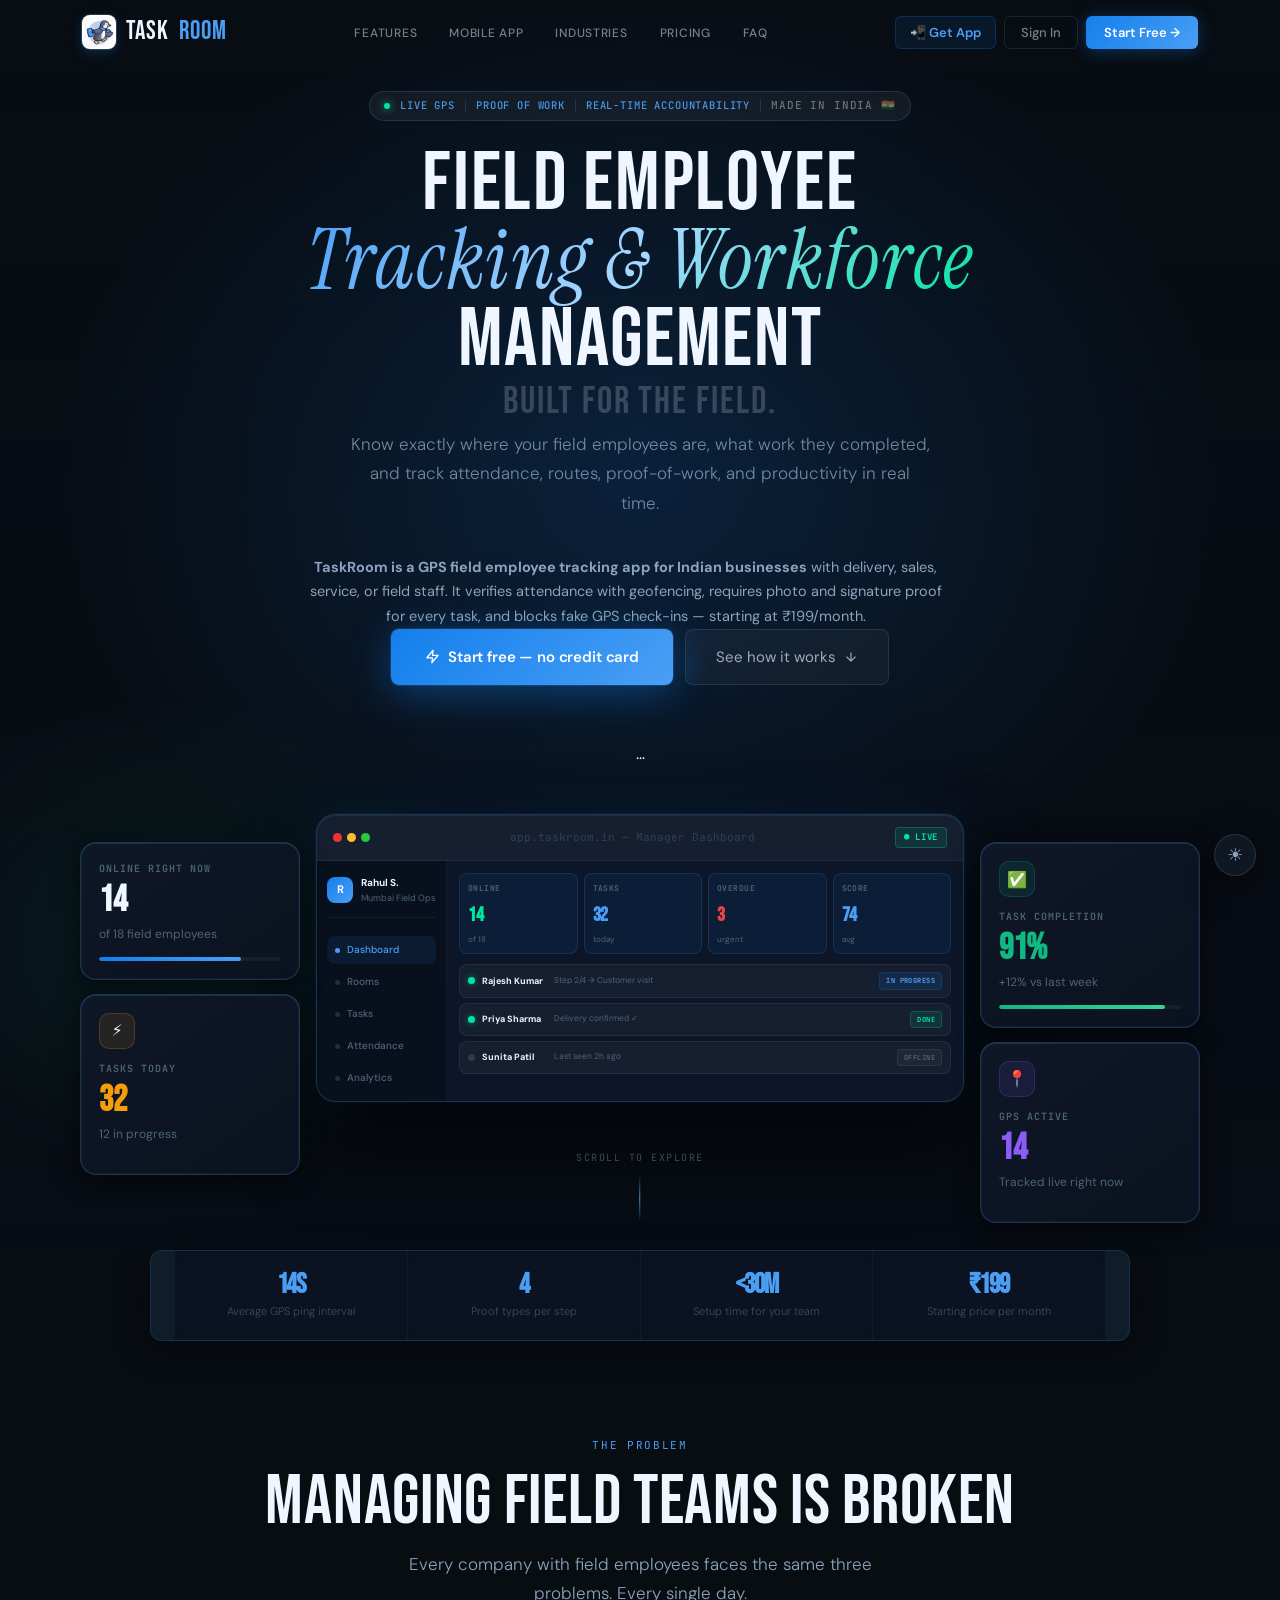
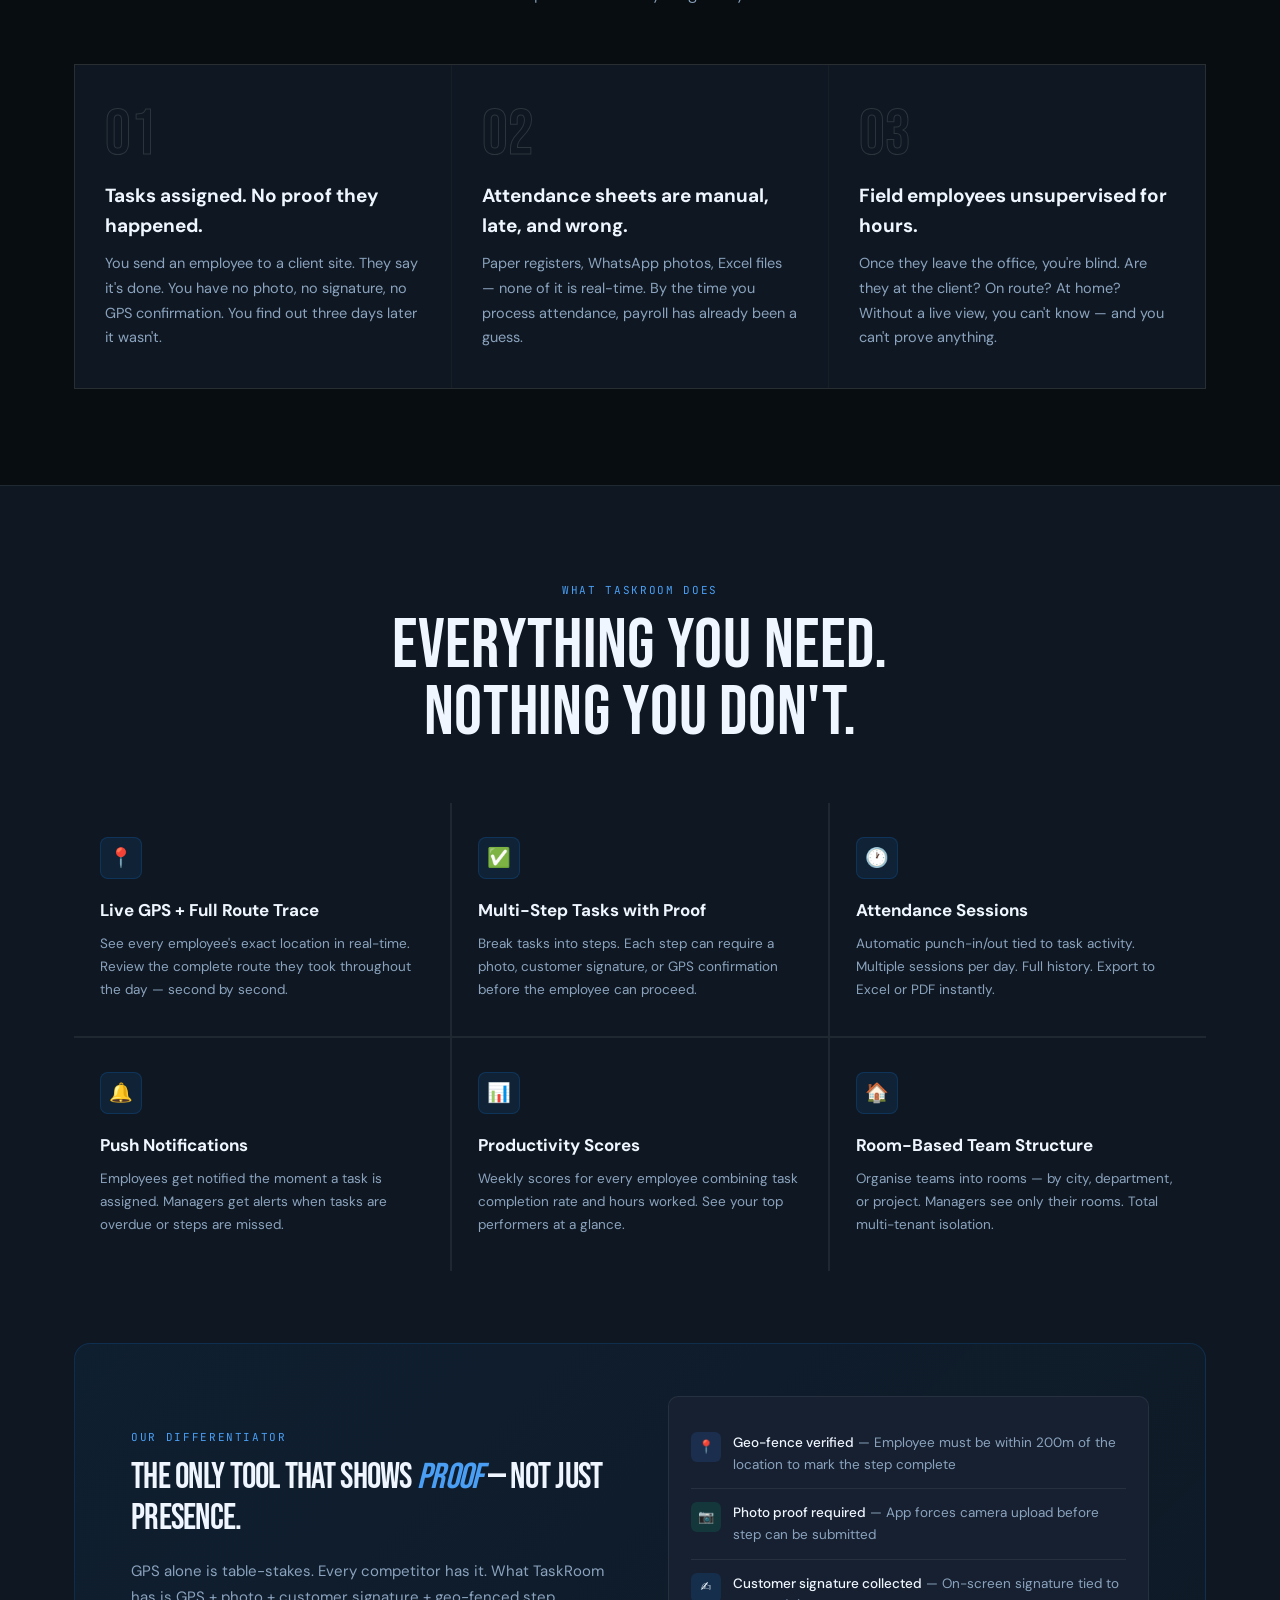
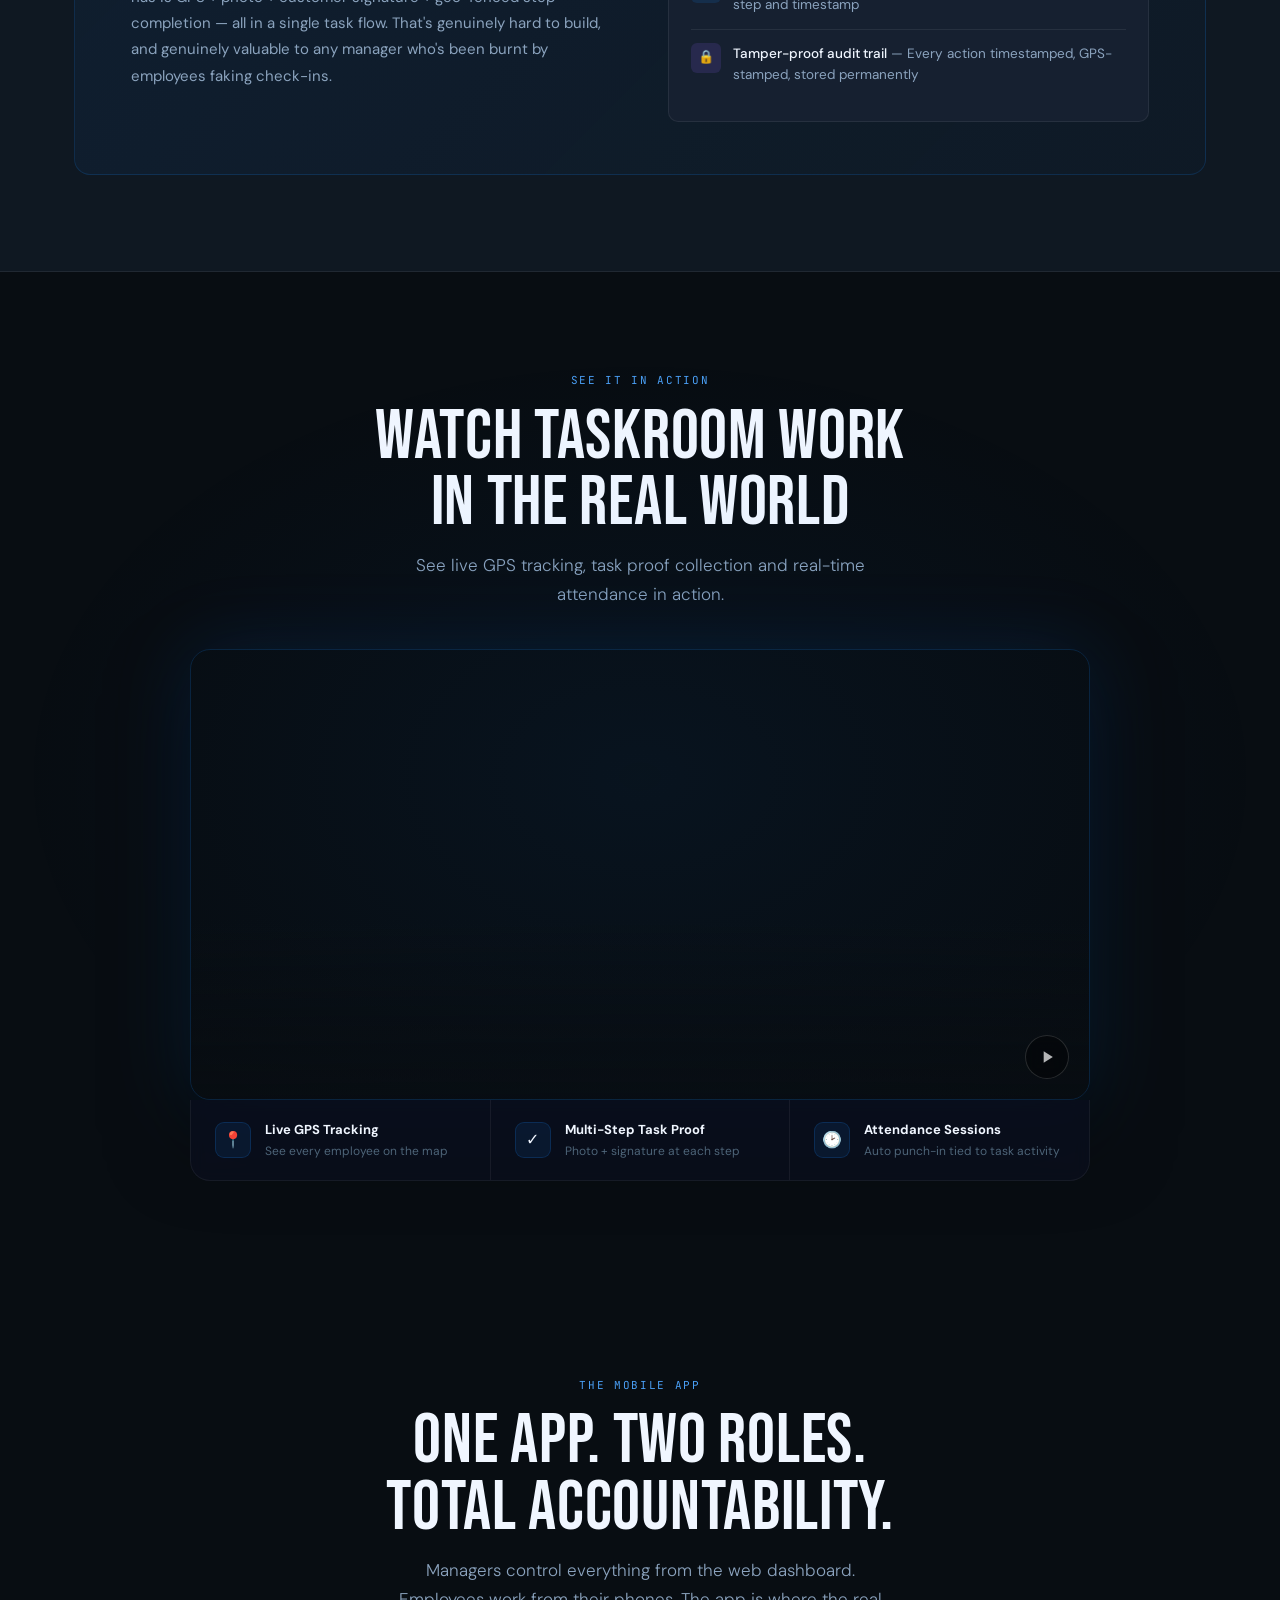
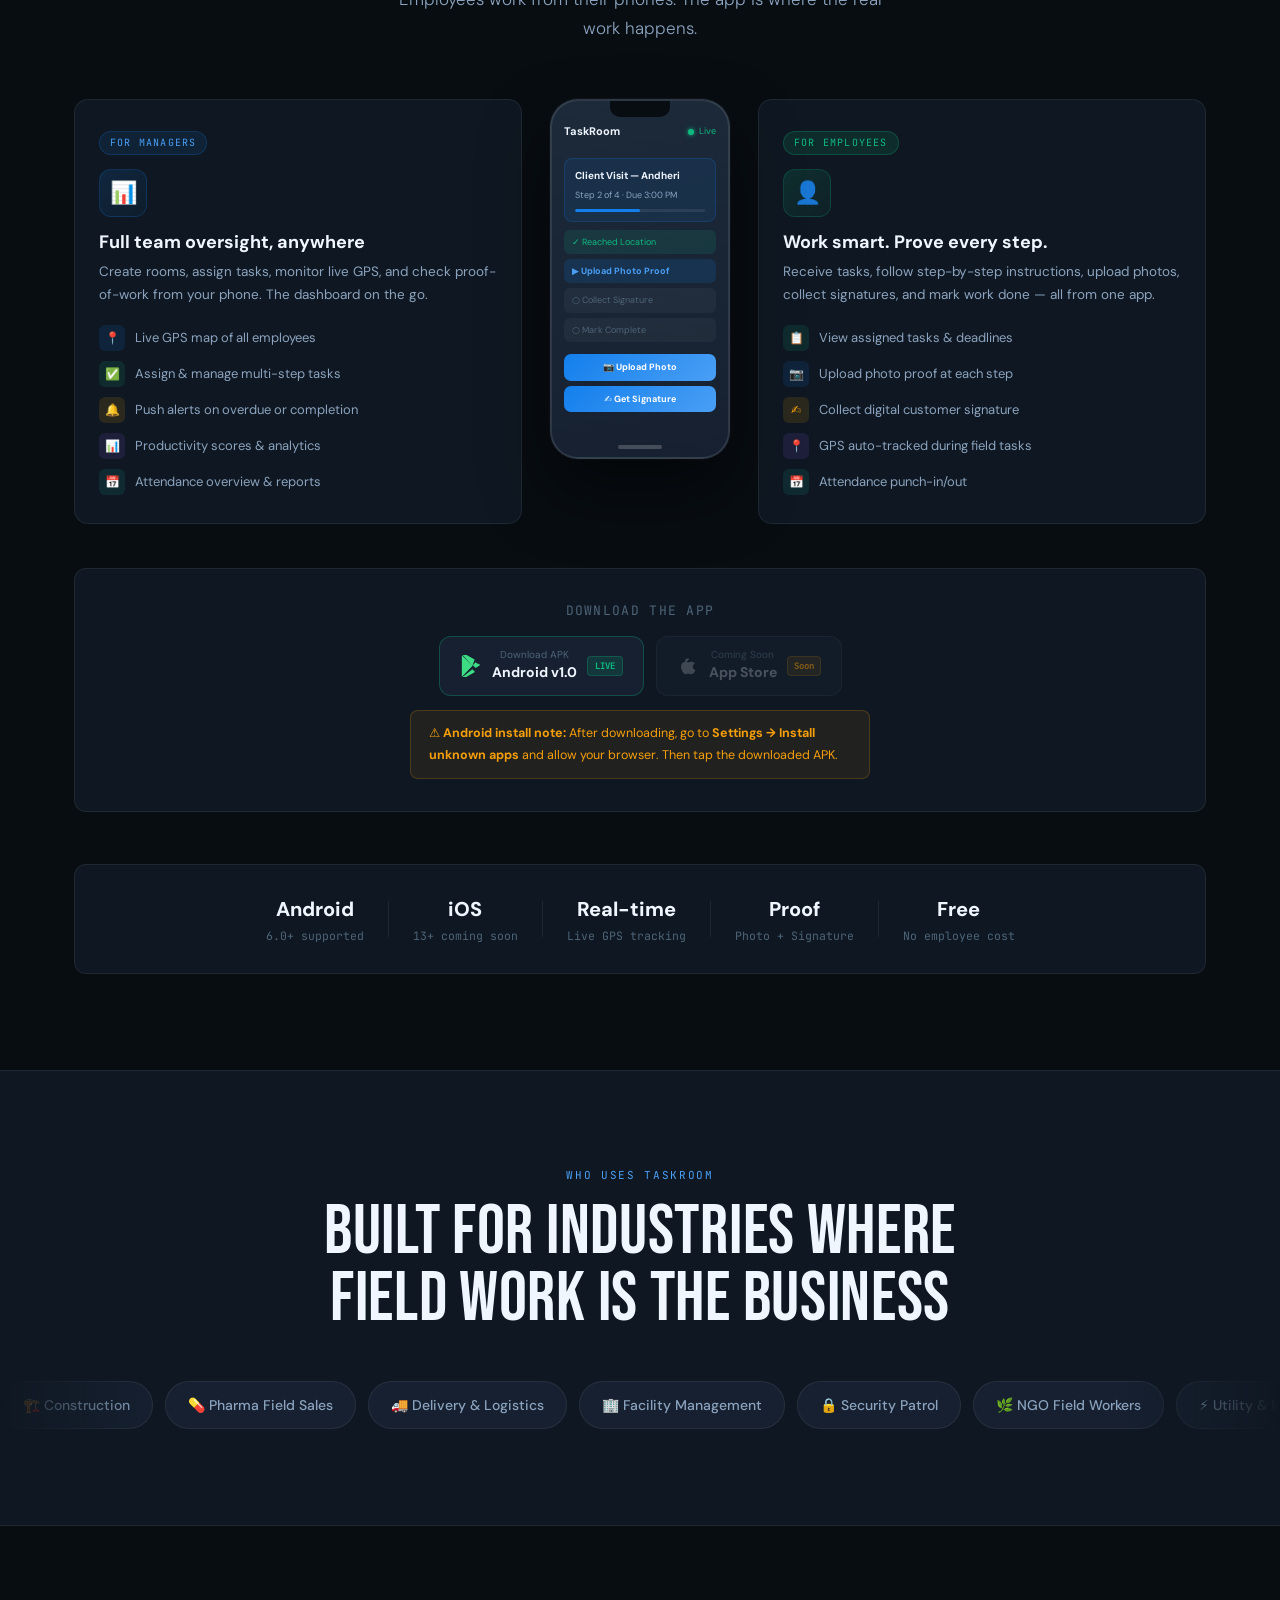
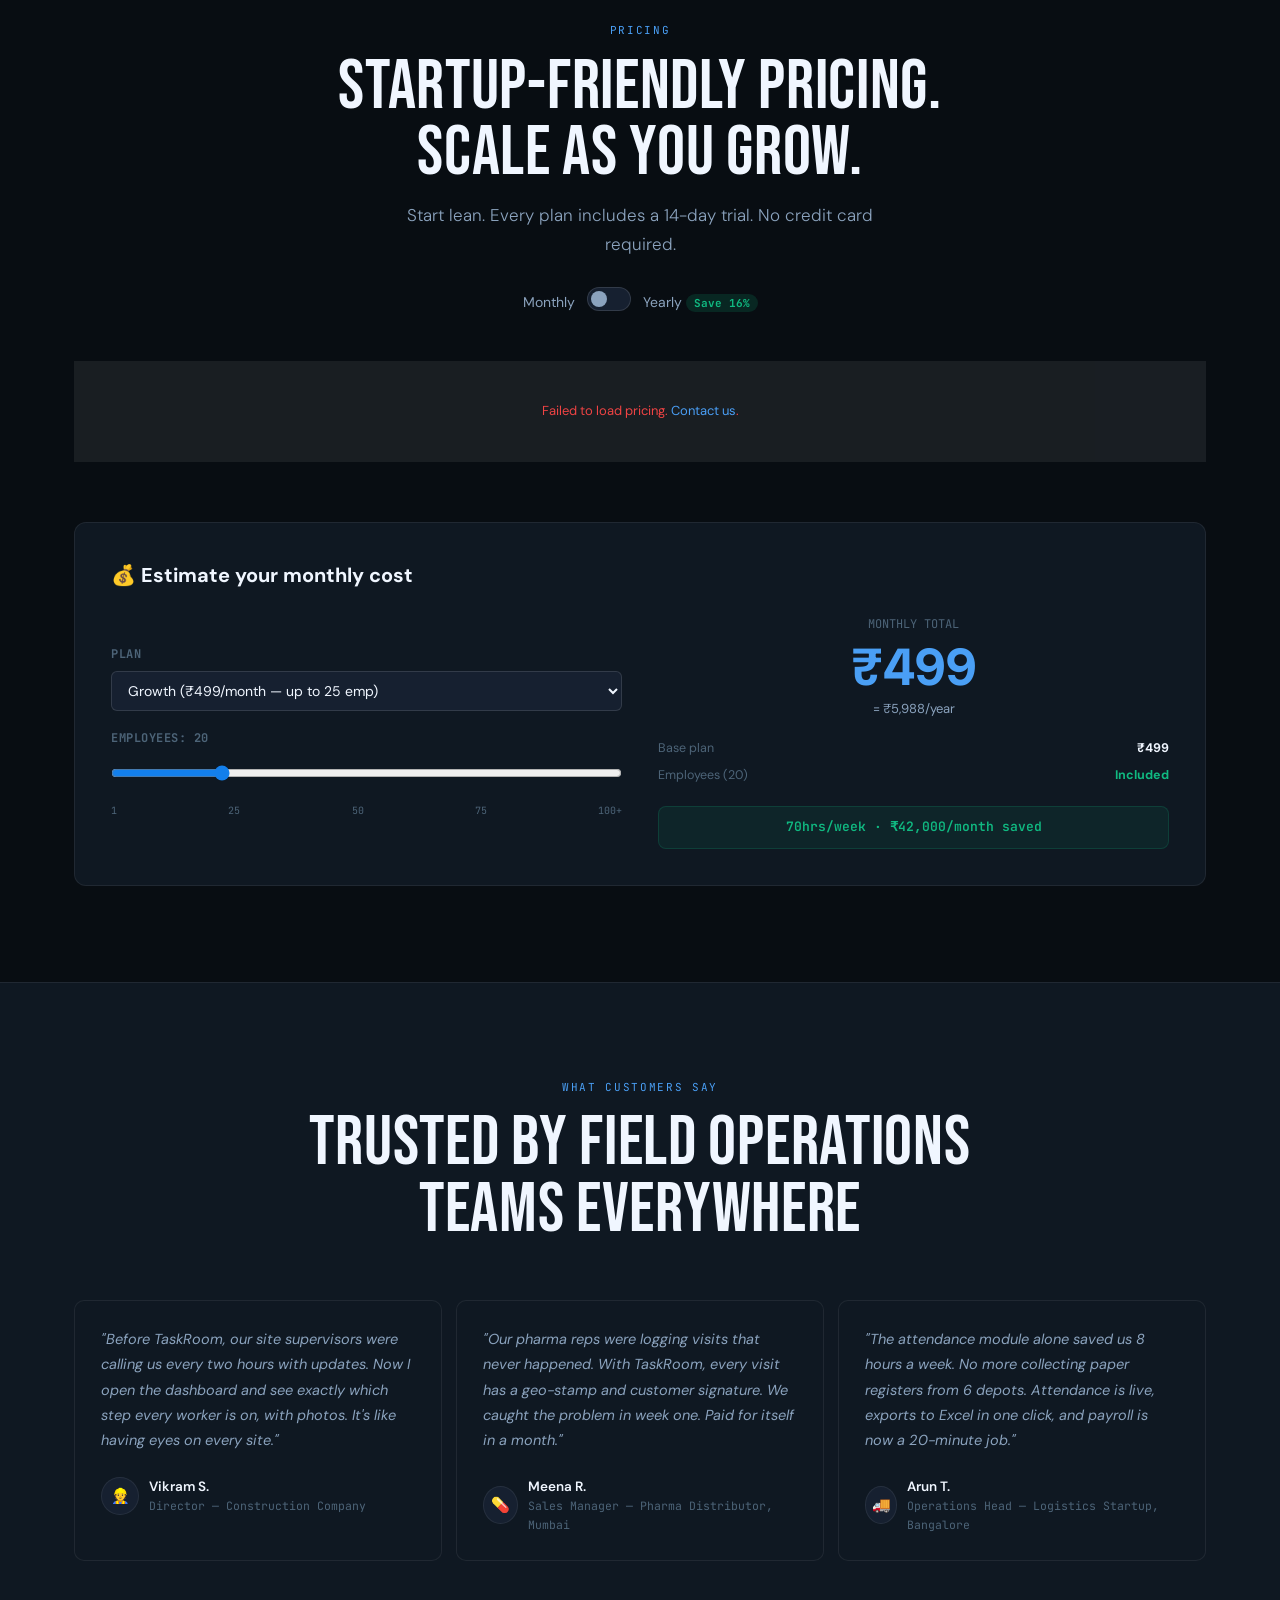
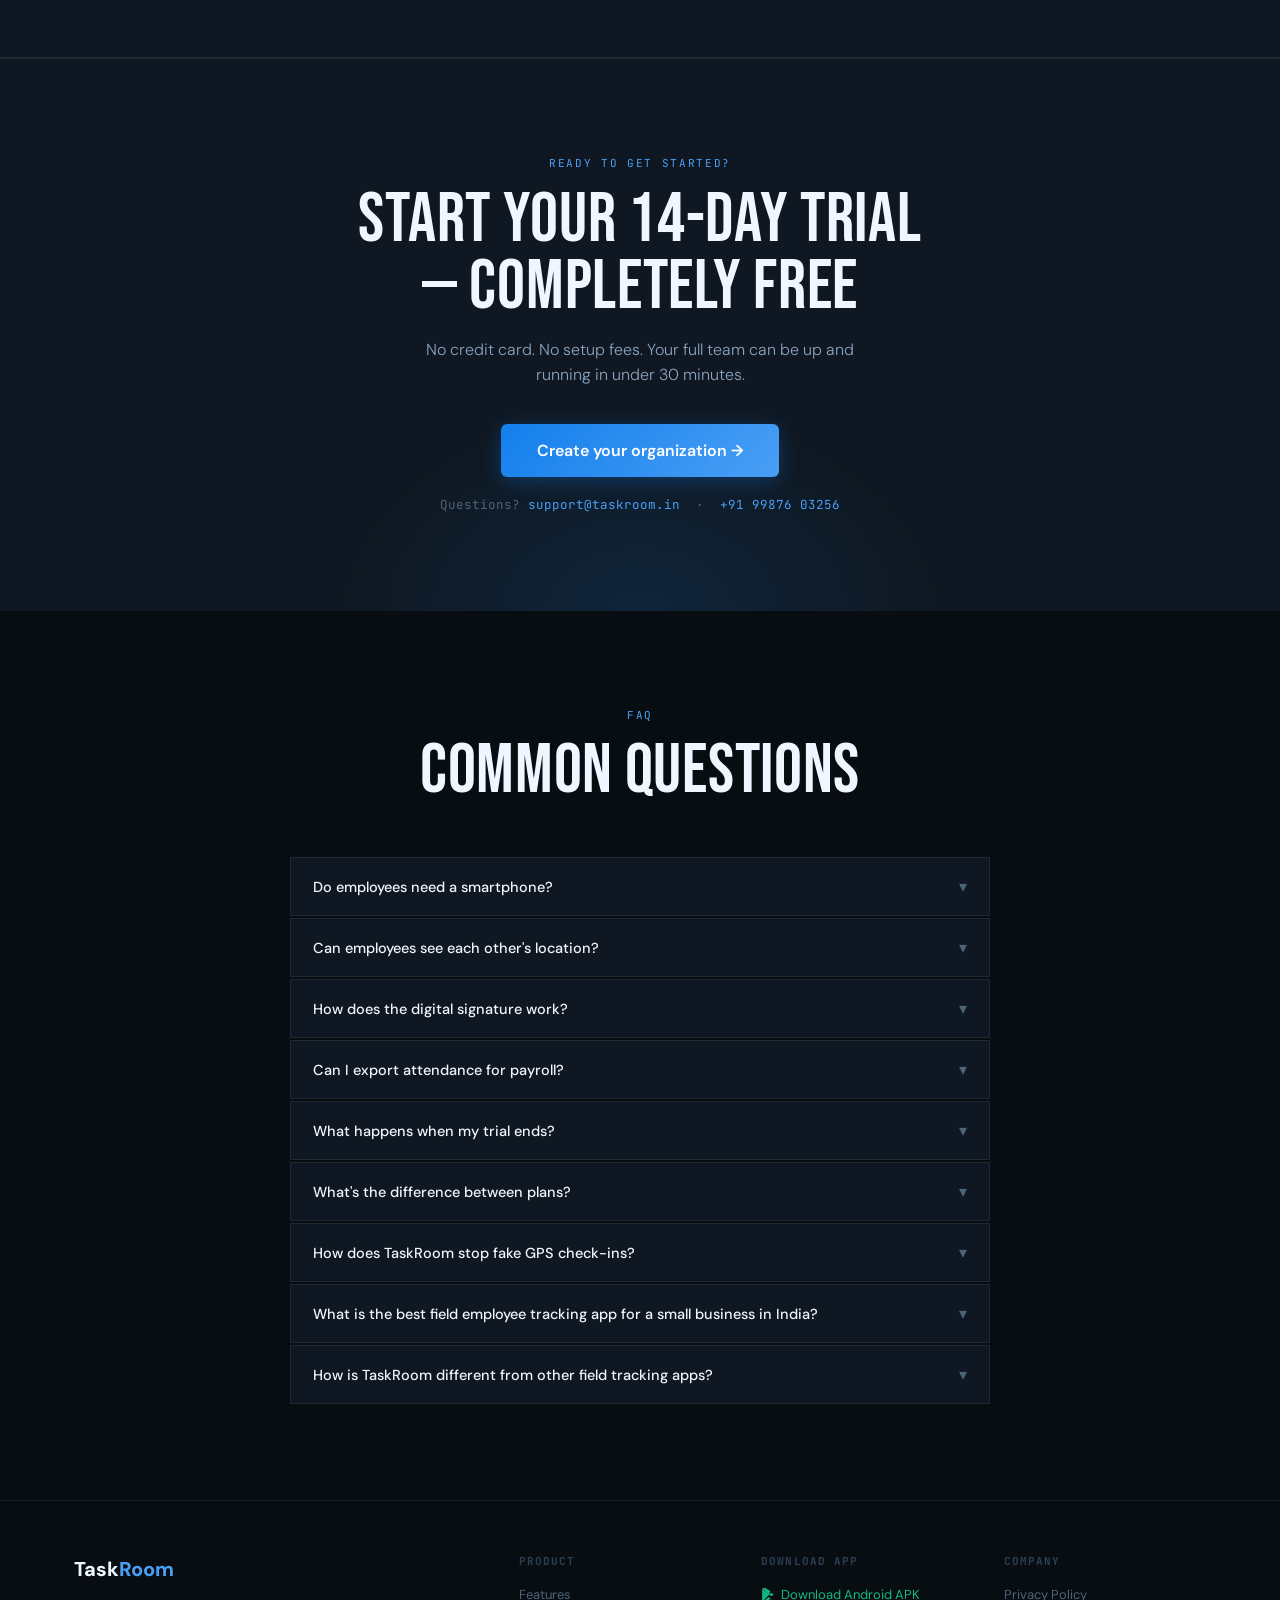
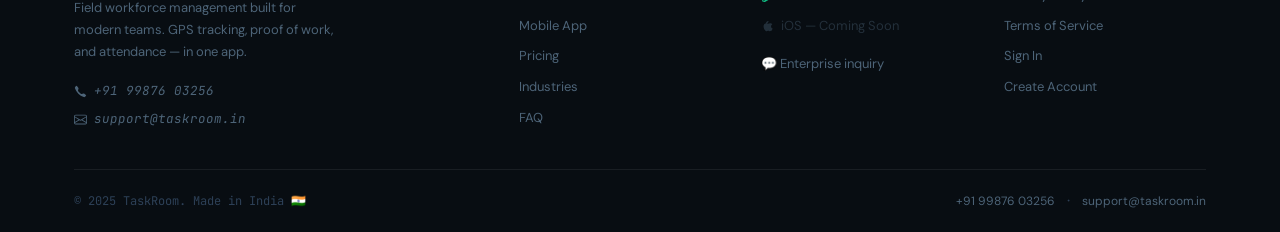
==== commit 7f40f256: "updated seo optimized for seo + aeo" ====
--- a/index.html
+++ b/index.html
@@ -12,9 +12,9 @@
   <meta http-equiv="X-UA-Compatible" content="IE=edge">
 
   <!-- ── Primary SEO ──────────────────────────────────────────── -->
-  <title>TaskRoom — Field Employee Tracking &amp; GPS Workforce Management Software</title>
-  <meta name="description" content="TaskRoom is GPS-based field employee tracking and workforce management software. Assign multi-step tasks, collect photo &amp; signature proof, track attendance, and monitor live employee location — all in one app. Free 14-day trial.">
-  <meta name="keywords" content="field employee tracking software, GPS employee tracking app, workforce management software, field force management, real time employee location tracking, attendance management system, proof of work app, digital signature collection, field task management, delivery tracking software, field operations software, employee monitoring app India">
+  <title>Field Employee Tracking Software India — TaskRoom</title>
+  <meta name="description" content="TaskRoom: GPS field employee tracking software with photo proof of work, digital signatures &amp; geofenced attendance — built to stop fake GPS check-ins. Free 14-day trial.">
+  <meta name="keywords" content="field employee tracking software India, field staff tracking app, GPS employee tracking software, field force management software, employee attendance app India, photo proof of work app, digital signature field task app, geofenced attendance software, GPS spoofing prevention app, task verification software for field teams, field sales tracking app India, delivery staff tracking software, service technician task app, daily sales report app, route and visit tracking software">
   <meta name="robots" content="index, follow, max-snippet:-1, max-image-preview:large, max-video-preview:-1">
   <meta name="googlebot" content="index, follow, max-snippet:-1, max-image-preview:large, max-video-preview:-1">
   <link rel="canonical" href="https://taskroom.in/">
@@ -102,17 +102,31 @@
           "Room-based team structure"
         ],
         "offers": [
-          {"@type":"Offer","name":"Starter","price":"199","priceCurrency":"INR","description":"Up to 5 employees, 2 rooms","priceSpecification":{"@type":"UnitPriceSpecification","billingDuration":"P1M"}},
-          {"@type":"Offer","name":"Growth","price":"499","priceCurrency":"INR","description":"Up to 25 employees, 10 rooms, live GPS","priceSpecification":{"@type":"UnitPriceSpecification","billingDuration":"P1M"}},
-          {"@type":"Offer","name":"Business","price":"999","priceCurrency":"INR","description":"Up to 75 employees, 30 rooms, advanced analytics","priceSpecification":{"@type":"UnitPriceSpecification","billingDuration":"P1M"}}
-        ],
-        "aggregateRating": {
-          "@type": "AggregateRating",
-          "ratingValue": "4.8",
-          "reviewCount": "47",
-          "bestRating": "5",
-          "worstRating": "1"
-        }
+          {
+            "@type":"Offer","name":"Starter","price":"199","priceCurrency":"INR",
+            "description":"Up to 5 employees, 2 rooms",
+            "availability":"https://schema.org/InStock","url":"https://taskroom.in/pricing",
+            "priceSpecification":{"@type":"UnitPriceSpecification","billingDuration":"P1M"},
+            "shippingDetails":{"@type":"OfferShippingDetails","shippingRate":{"@type":"MonetaryAmount","value":"0","currency":"INR"},"shippingDestination":{"@type":"DefinedRegion","addressCountry":"IN"},"deliveryTime":{"@type":"ShippingDeliveryTime","handlingTime":{"@type":"QuantitativeValue","minValue":0,"maxValue":0,"unitCode":"DAY"},"transitTime":{"@type":"QuantitativeValue","minValue":0,"maxValue":0,"unitCode":"DAY"}}},
+            "hasMerchantReturnPolicy":{"@type":"MerchantReturnPolicy","applicableCountry":"IN","returnPolicyCategory":"https://schema.org/MerchantReturnNotPermitted","name":"SaaS Subscription — No Returns","description":"TaskRoom is a SaaS subscription. Subscriptions are non-refundable. Cancel anytime to stop future billing."}
+          },
+          {
+            "@type":"Offer","name":"Growth","price":"499","priceCurrency":"INR",
+            "description":"Up to 25 employees, 10 rooms, live GPS",
+            "availability":"https://schema.org/InStock","url":"https://taskroom.in/pricing",
+            "priceSpecification":{"@type":"UnitPriceSpecification","billingDuration":"P1M"},
+            "shippingDetails":{"@type":"OfferShippingDetails","shippingRate":{"@type":"MonetaryAmount","value":"0","currency":"INR"},"shippingDestination":{"@type":"DefinedRegion","addressCountry":"IN"},"deliveryTime":{"@type":"ShippingDeliveryTime","handlingTime":{"@type":"QuantitativeValue","minValue":0,"maxValue":0,"unitCode":"DAY"},"transitTime":{"@type":"QuantitativeValue","minValue":0,"maxValue":0,"unitCode":"DAY"}}},
+            "hasMerchantReturnPolicy":{"@type":"MerchantReturnPolicy","applicableCountry":"IN","returnPolicyCategory":"https://schema.org/MerchantReturnNotPermitted","name":"SaaS Subscription — No Returns","description":"TaskRoom is a SaaS subscription. Subscriptions are non-refundable. Cancel anytime to stop future billing."}
+          },
+          {
+            "@type":"Offer","name":"Business","price":"999","priceCurrency":"INR",
+            "description":"Up to 75 employees, 30 rooms, advanced analytics",
+            "availability":"https://schema.org/InStock","url":"https://taskroom.in/pricing",
+            "priceSpecification":{"@type":"UnitPriceSpecification","billingDuration":"P1M"},
+            "shippingDetails":{"@type":"OfferShippingDetails","shippingRate":{"@type":"MonetaryAmount","value":"0","currency":"INR"},"shippingDestination":{"@type":"DefinedRegion","addressCountry":"IN"},"deliveryTime":{"@type":"ShippingDeliveryTime","handlingTime":{"@type":"QuantitativeValue","minValue":0,"maxValue":0,"unitCode":"DAY"},"transitTime":{"@type":"QuantitativeValue","minValue":0,"maxValue":0,"unitCode":"DAY"}}},
+            "hasMerchantReturnPolicy":{"@type":"MerchantReturnPolicy","applicableCountry":"IN","returnPolicyCategory":"https://schema.org/MerchantReturnNotPermitted","name":"SaaS Subscription — No Returns","description":"TaskRoom is a SaaS subscription. Subscriptions are non-refundable. Cancel anytime to stop future billing."}
+          }
+        ]
       },
       {
         "@type": "Organization",
@@ -150,7 +164,7 @@
         "@type": "WebPage",
         "@id": "https://taskroom.in/#webpage",
         "url": "https://taskroom.in/",
-        "name": "TaskRoom — Field Employee Tracking & GPS Workforce Management Software",
+        "name": "Field Employee Tracking Software India — TaskRoom",
         "isPartOf": {"@id": "https://taskroom.in/#website"},
         "about": {"@id": "https://taskroom.in/#app"},
         "description": "GPS-based field employee tracking and workforce management software with live location, multi-step tasks, photo proof, digital signatures, and attendance.",
@@ -170,7 +184,15 @@
           {"@type":"Question","name":"How does GPS employee tracking work in TaskRoom?","acceptedAnswer":{"@type":"Answer","text":"TaskRoom tracks employee GPS location in real-time during active field tasks. Managers view live locations and the full route history on a map. Location pings happen every 30 seconds and are stored as a tamper-proof audit trail."}},
           {"@type":"Question","name":"What proof of work does TaskRoom collect?","acceptedAnswer":{"@type":"Answer","text":"Each task step can require GPS geo-fence verification, photo upload, and a digital customer signature — all timestamped and stored permanently."}},
           {"@type":"Question","name":"Is there a free trial for TaskRoom?","acceptedAnswer":{"@type":"Answer","text":"Yes. TaskRoom offers a free 14-day trial on Growth and Business plans with no credit card required. Your full team can be up and running in under 30 minutes."}},
-          {"@type":"Question","name":"Do employees need a smartphone?","acceptedAnswer":{"@type":"Answer","text":"Yes. TaskRoom works on any Android 6.0+ or iOS 13+ smartphone. The app is lightweight and works offline — data syncs when connectivity is restored."}}
+          {"@type":"Question","name":"Do employees need a smartphone?","acceptedAnswer":{"@type":"Answer","text":"Yes, TaskRoom works on any Android 6.0+ or iOS 13+ smartphone. The app is lightweight (~15MB) and works offline — data syncs when connectivity is restored."}},
+          {"@type":"Question","name":"Can employees see each other's location?","acceptedAnswer":{"@type":"Answer","text":"No. Employees can only see their own tasks and attendance. Only managers within the same room can view employee locations and task progress."}},
+          {"@type":"Question","name":"How does the digital signature work?","acceptedAnswer":{"@type":"Answer","text":"When a task step requires a signature, the customer draws on the employee's phone screen. It's captured as an image, timestamped, and stored permanently with the step — fully visible to managers in the dashboard."}},
+          {"@type":"Question","name":"Can I export attendance for payroll?","acceptedAnswer":{"@type":"Answer","text":"Yes. Growth and Business plans include one-click PDF and Excel export of attendance records, filterable by employee and date range."}},
+          {"@type":"Question","name":"What happens when my trial ends?","acceptedAnswer":{"@type":"Answer","text":"Your account automatically downgrades to the Starter plan. Your data is preserved. You'll just lose access to features above your plan tier."}},
+          {"@type":"Question","name":"What's the difference between plans?","acceptedAnswer":{"@type":"Answer","text":"Plans differ by employee count, rooms, managers, and features. Starter (₹199) is for very small teams. Growth (₹499) adds live tracking and analytics. Business (₹999) adds performance dashboards and advanced reports. Enterprise is fully custom."}},
+          {"@type":"Question","name":"How does TaskRoom stop fake GPS check-ins?","acceptedAnswer":{"@type":"Answer","text":"TaskRoom uses geofenced attendance, so employees can only check in from real GPS coordinates inside an approved radius. Combined with photo proof and digital signatures per task, it prevents mock-location apps and buddy punching that spreadsheet or SMS-based tracking can't catch."}},
+          {"@type":"Question","name":"What is the best field employee tracking app for a small business in India?","acceptedAnswer":{"@type":"Answer","text":"For small teams, TaskRoom's Starter plan (₹199/month) covers GPS attendance, task assignment, and photo proof without the enterprise pricing or setup time of legacy workforce-management platforms — most teams are live within a day."}},
+          {"@type":"Question","name":"How is TaskRoom different from other field tracking apps?","acceptedAnswer":{"@type":"Answer","text":"Most field tracking apps only log GPS location. TaskRoom also requires photo proof and digital signatures to close out each task step, and uses geofencing to verify attendance is real — so managers get proof of work completed, not just a location pin."}}
         ]
       }
     ]
@@ -184,48 +206,6 @@
   <link rel="stylesheet" href="assets/css/dashboard.css">
   <link rel="stylesheet" href="assets/css/patch.css">
 
-  <!-- ── Schema Markup ────────────────────────────────────────── -->
-  <script type="application/ld+json">
-  {
-    "@context":"https://schema.org",
-    "@graph":[
-      {
-        "@type":"SoftwareApplication",
-        "name":"TaskRoom",
-        "applicationCategory":"BusinessApplication",
-        "operatingSystem":"Android 6.0+, iOS 13+, Web Browser",
-        "description":"TaskRoom is real-time GPS field employee tracking and workforce management software with multi-step tasks, photo proof, digital signatures, and attendance management.",
-        "url":"https://taskroom.in",
-        "downloadUrl":"https://taskroom.in/download/TaskRoom_v1.apk",
-        "offers":[
-          {"@type":"Offer","name":"Starter","price":"199","priceCurrency":"INR","priceSpecification":{"@type":"UnitPriceSpecification","billingDuration":"P1M"}},
-          {"@type":"Offer","name":"Growth","price":"499","priceCurrency":"INR","priceSpecification":{"@type":"UnitPriceSpecification","billingDuration":"P1M"}},
-          {"@type":"Offer","name":"Business","price":"999","priceCurrency":"INR","priceSpecification":{"@type":"UnitPriceSpecification","billingDuration":"P1M"}}
-        ],
-        "aggregateRating":{"@type":"AggregateRating","ratingValue":"4.8","reviewCount":"47","bestRating":"5"}
-      },
-      {
-        "@type":"Organization",
-        "name":"TaskRoom",
-        "url":"https://taskroom.in",
-        "logo":{"@type":"ImageObject","url":"https://taskroom.in/app_icon.png","width":512,"height":512},
-        "contactPoint":[
-          {"@type":"ContactPoint","telephone":"+91-99876-03256","contactType":"Customer Support"},
-          {"@type":"ContactPoint","email":"support@taskroom.in","contactType":"Sales"}
-        ]
-      },
-      {
-        "@type":"FAQPage",
-        "mainEntity":[
-          {"@type":"Question","name":"Do employees need a smartphone?","acceptedAnswer":{"@type":"Answer","text":"Yes. TaskRoom works on any Android 6.0+ or iOS 13+ smartphone. The app is lightweight and works offline — data syncs when connectivity is restored."}},
-          {"@type":"Question","name":"How does GPS employee tracking work in TaskRoom?","acceptedAnswer":{"@type":"Answer","text":"TaskRoom tracks employee GPS location in real-time during active field tasks. Managers view live locations and full route history on a map. Location pings happen every 30 seconds and are stored as a tamper-proof audit trail."}},
-          {"@type":"Question","name":"What proof of work does TaskRoom collect?","acceptedAnswer":{"@type":"Answer","text":"Each task step can require GPS geo-fence verification, photo upload, and a digital customer signature — all timestamped and stored permanently."}},
-          {"@type":"Question","name":"Is there a free trial?","acceptedAnswer":{"@type":"Answer","text":"Yes. TaskRoom offers a free 14-day trial on Growth and Business plans with no credit card required. Your full team can be up and running in under 30 minutes."}}
-        ]
-      }
-    ]
-  }
-  </script>
 </head>
 
 <body>
@@ -318,6 +298,12 @@
       <p class="hero-sub">
         Know exactly where your field employees are, what work they completed, and track
         attendance, routes, proof-of-work, and productivity in real time.
+      </p>
+
+      <p class="hero-answer" style="max-width:640px;margin:14px 0 0;color:var(--text2);font-size:14.5px;line-height:1.7">
+        <strong>TaskRoom is a GPS field employee tracking app for Indian businesses</strong> with delivery,
+        sales, service, or field staff. It verifies attendance with geofencing, requires photo and
+        signature proof for every task, and blocks fake GPS check-ins — starting at ₹199/month.
       </p>
 
       <div class="hero-cta-row">
@@ -824,6 +810,18 @@
           <button class="l-faq-q" aria-expanded="false">What's the difference between plans?<span class="l-faq-arrow" aria-hidden="true">▾</span></button>
           <div class="l-faq-a">Plans differ by employee count, rooms, managers, and features. Starter (₹199) is for very small teams. Growth (₹499) adds live tracking and analytics. Business (₹999) adds performance dashboards and advanced reports. Enterprise is fully custom.</div>
         </div>
+        <div class="l-faq-item" role="listitem">
+          <button class="l-faq-q" aria-expanded="false">How does TaskRoom stop fake GPS check-ins?<span class="l-faq-arrow" aria-hidden="true">▾</span></button>
+          <div class="l-faq-a">TaskRoom uses geofenced attendance, so employees can only check in from real GPS coordinates inside an approved radius. Combined with photo proof and digital signatures per task, it prevents mock-location apps and buddy punching that spreadsheet or SMS-based tracking can't catch.</div>
+        </div>
+        <div class="l-faq-item" role="listitem">
+          <button class="l-faq-q" aria-expanded="false">What is the best field employee tracking app for a small business in India?<span class="l-faq-arrow" aria-hidden="true">▾</span></button>
+          <div class="l-faq-a">For small teams, TaskRoom's Starter plan (₹199/month) covers GPS attendance, task assignment, and photo proof without the enterprise pricing or setup time of legacy workforce-management platforms — most teams are live within a day.</div>
+        </div>
+        <div class="l-faq-item" role="listitem">
+          <button class="l-faq-q" aria-expanded="false">How is TaskRoom different from other field tracking apps?<span class="l-faq-arrow" aria-hidden="true">▾</span></button>
+          <div class="l-faq-a">Most field tracking apps only log GPS location. TaskRoom also requires photo proof and digital signatures to close out each task step, and uses geofencing to verify attendance is real — so managers get proof of work completed, not just a location pin.</div>
+        </div>
       </div>
     </div>
   </section>
@@ -929,7 +927,7 @@
       <div id="page-overview" class="dash-page active">
         <div class="page-hdr">
           <div class="page-hdr-left">
-            <h1 id="ov-greeting">Welcome back 👋</h1>
+            <h2 id="ov-greeting">Welcome back 👋</h2>
             <p id="ov-date" style="color:var(--text2)">Loading...</p>
           </div>
           <div class="page-hdr-actions">
@@ -973,7 +971,7 @@
       <!-- Organization page -->
       <div id="page-org" class="dash-page">
         <div class="page-hdr">
-          <div class="page-hdr-left"><h1>Organization</h1><p>Your organization details, settings, and team overview.</p></div>
+          <div class="page-hdr-left"><h2>Organization</h2><p>Your organization details, settings, and team overview.</p></div>
           <div class="page-hdr-actions manager-only"><button class="btn btn-primary" onclick="openEditOrg()">✏️ Edit Organization</button></div>
         </div>
         <div class="org-card">
@@ -997,7 +995,7 @@
       <!-- Billing page -->
       <div id="page-billing" class="dash-page">
         <div class="page-hdr">
-          <div class="page-hdr-left"><h1>Plans &amp; Billing</h1><p>Manage your plan, upgrade, and view payment history.</p></div>
+          <div class="page-hdr-left"><h2>Plans &amp; Billing</h2><p>Manage your plan, upgrade, and view payment history.</p></div>
           <div class="page-hdr-actions"><button class="btn btn-ghost btn-sm" onclick="loadBilling()">🔄 Refresh</button></div>
         </div>
         <div id="billing-body"><div class="loading"><div class="spinner"></div></div></div>
@@ -1006,7 +1004,7 @@
       <!-- Rooms page -->
       <div id="page-rooms" class="dash-page">
         <div class="page-hdr">
-          <div class="page-hdr-left"><h1>Rooms</h1><p>All rooms in your organization.</p></div>
+          <div class="page-hdr-left"><h2>Rooms</h2><p>All rooms in your organization.</p></div>
           <div class="page-hdr-actions">
             <div class="tbl-search" style="min-width:170px"><span style="color:var(--text3)" aria-hidden="true">🔍</span><input type="text" id="room-search" placeholder="Search rooms…" aria-label="Search rooms" oninput="debounce('room-search',()=>loadRooms(1),400)"></div>
             <select id="room-cat-filter" onchange="loadRooms(1)" aria-label="Filter by category" style="background:var(--surface2);border:1px solid var(--border);border-radius:8px;padding:7px 12px;font-size:13px;color:var(--text)"><option value="">All Categories</option><option value="sales">Sales</option><option value="delivery">Delivery</option><option value="service">Service</option><option value="maintenance">Maintenance</option><option value="inspection">Inspection</option><option value="other">Other</option></select>
@@ -1020,7 +1018,7 @@
       <!-- Tasks page -->
       <div id="page-tasks" class="dash-page">
         <div class="page-hdr">
-          <div class="page-hdr-left"><h1>Tasks</h1><p>All tasks across your organization.</p></div>
+          <div class="page-hdr-left"><h2>Tasks</h2><p>All tasks across your organization.</p></div>
           <div class="page-hdr-actions">
             <select id="task-priority-filter" onchange="loadTasks(1)" aria-label="Filter by priority" style="background:var(--surface2);border:1px solid var(--border);border-radius:8px;padding:7px 12px;font-size:13px;color:var(--text)"><option value="">All Priority</option><option value="high">🔴 High</option><option value="medium">🟡 Medium</option><option value="low">🟢 Low</option></select>
           </div>
@@ -1046,7 +1044,7 @@
       <!-- Attendance page -->
       <div id="page-attendance" class="dash-page">
         <div class="page-hdr">
-          <div class="page-hdr-left"><h1>Attendance</h1><p>Employee attendance history and session records.</p></div>
+          <div class="page-hdr-left"><h2>Attendance</h2><p>Employee attendance history and session records.</p></div>
           <div class="page-hdr-actions">
             <input type="date" id="att-date-from" aria-label="From date" style="background:var(--surface2);border:1px solid var(--border);border-radius:8px;padding:7px 12px;font-size:13px;color:var(--text)" onchange="loadAttendance(1)">
             <input type="date" id="att-date-to"   aria-label="To date"   style="background:var(--surface2);border:1px solid var(--border);border-radius:8px;padding:7px 12px;font-size:13px;color:var(--text)" onchange="loadAttendance(1)">
@@ -1070,7 +1068,7 @@
       <!-- Members page -->
       <div id="page-members" class="dash-page">
         <div class="page-hdr">
-          <div class="page-hdr-left"><h1>Members</h1><p>All managers and employees in your organization.</p></div>
+          <div class="page-hdr-left"><h2>Members</h2><p>All managers and employees in your organization.</p></div>
           <div class="page-hdr-actions">
             <select id="role-filter" onchange="loadMembers(1)" aria-label="Filter by role" style="background:var(--surface2);border:1px solid var(--border);border-radius:8px;padding:7px 12px;font-size:13px;color:var(--text)"><option value="">All Roles</option><option value="manager">Managers</option><option value="employee">Employees</option></select>
           </div>
@@ -1085,7 +1083,7 @@
       <!-- Analytics page -->
       <div id="page-analytics" class="dash-page">
         <div class="page-hdr">
-          <div class="page-hdr-left"><h1>Analytics</h1><p>Team productivity scores, trends, and performance data.</p></div>
+          <div class="page-hdr-left"><h2>Analytics</h2><p>Team productivity scores, trends, and performance data.</p></div>
           <div class="page-hdr-actions">
             <select id="analytics-period" onchange="loadAnalytics()" aria-label="Select period" style="background:var(--surface2);border:1px solid var(--border);border-radius:8px;padding:7px 12px;font-size:13px;color:var(--text)"><option value="7">Last 7 days</option><option value="14" selected>Last 14 days</option><option value="30">Last 30 days</option></select>
             <button class="btn btn-ghost btn-sm" onclick="exportReport('team-summary','pdf')">📄 Team Summary PDF</button>
--- a/assets/css/dashboard.css
+++ b/assets/css/dashboard.css
@@ -60,7 +60,7 @@
 
 /* ── Page Headers ────────────────────────────────────────────── */
 .page-hdr { display: flex; align-items: flex-start; justify-content: space-between; margin-bottom: 22px; flex-wrap: wrap; gap: 12px; }
-.page-hdr-left h1 { font-size: 22px; font-weight: 800; margin-bottom: 3px; letter-spacing: -.4px; }
+.page-hdr-left h1, .page-hdr-left h2 { font-size: 22px; font-weight: 800; margin-bottom: 3px; letter-spacing: -.4px; }
 .page-hdr-left p  { color: var(--text2); font-size: 13.5px; }
 .page-hdr-actions { display: flex; align-items: center; gap: 8px; flex-wrap: wrap; }
 
@@ -381,7 +381,7 @@
   .dash-main { padding: 14px 12px 84px; }
   #sb-toggle { display: none !important; }
   .page-hdr { margin-bottom: 14px; gap: 8px; }
-  .page-hdr-left h1 { font-size: 18px; }
+  .page-hdr-left h1, .page-hdr-left h2 { font-size: 18px; }
   .page-hdr-actions .btn { padding: 7px 12px; font-size: 12px; }
   .stat-grid { grid-template-columns: 1fr 1fr; }
   .tbl-wrap { overflow-x: auto; }
--- a/assets/css/patch.css
+++ b/assets/css/patch.css
@@ -38,7 +38,7 @@
 .sc-label,.sc-sub,.room-name,.room-desc,
 .panel-title,.panel-sub,.panel-sec-title,
 .info-row .label,.info-row .val,
-.page-hdr-left h1,.page-hdr-left p,
+.page-hdr-left h1,.page-hdr-left h2,.page-hdr-left p,
 .modal-title,.modal-sub,.card-title {
   transition: color 0.15s ease;
 }
@@ -232,7 +232,7 @@
 ══════════════════════════════════════════════════════════ */
 [data-theme="light"] #dashboard-view    { background: #f0f4f8; }
 [data-theme="light"] .dash-main         { background: #f0f4f8; }
-[data-theme="light"] .page-hdr-left h1  { color: #0d1b2a; }
+[data-theme="light"] .page-hdr-left h1, [data-theme="light"] .page-hdr-left h2 { color: #0d1b2a; }
 [data-theme="light"] .page-hdr-left p   { color: #4a5568; }
 [data-theme="light"] .dash-alert-strip.dash-alert-blue {
   background: rgba(19,127,236,.07); border-color: rgba(19,127,236,.18);
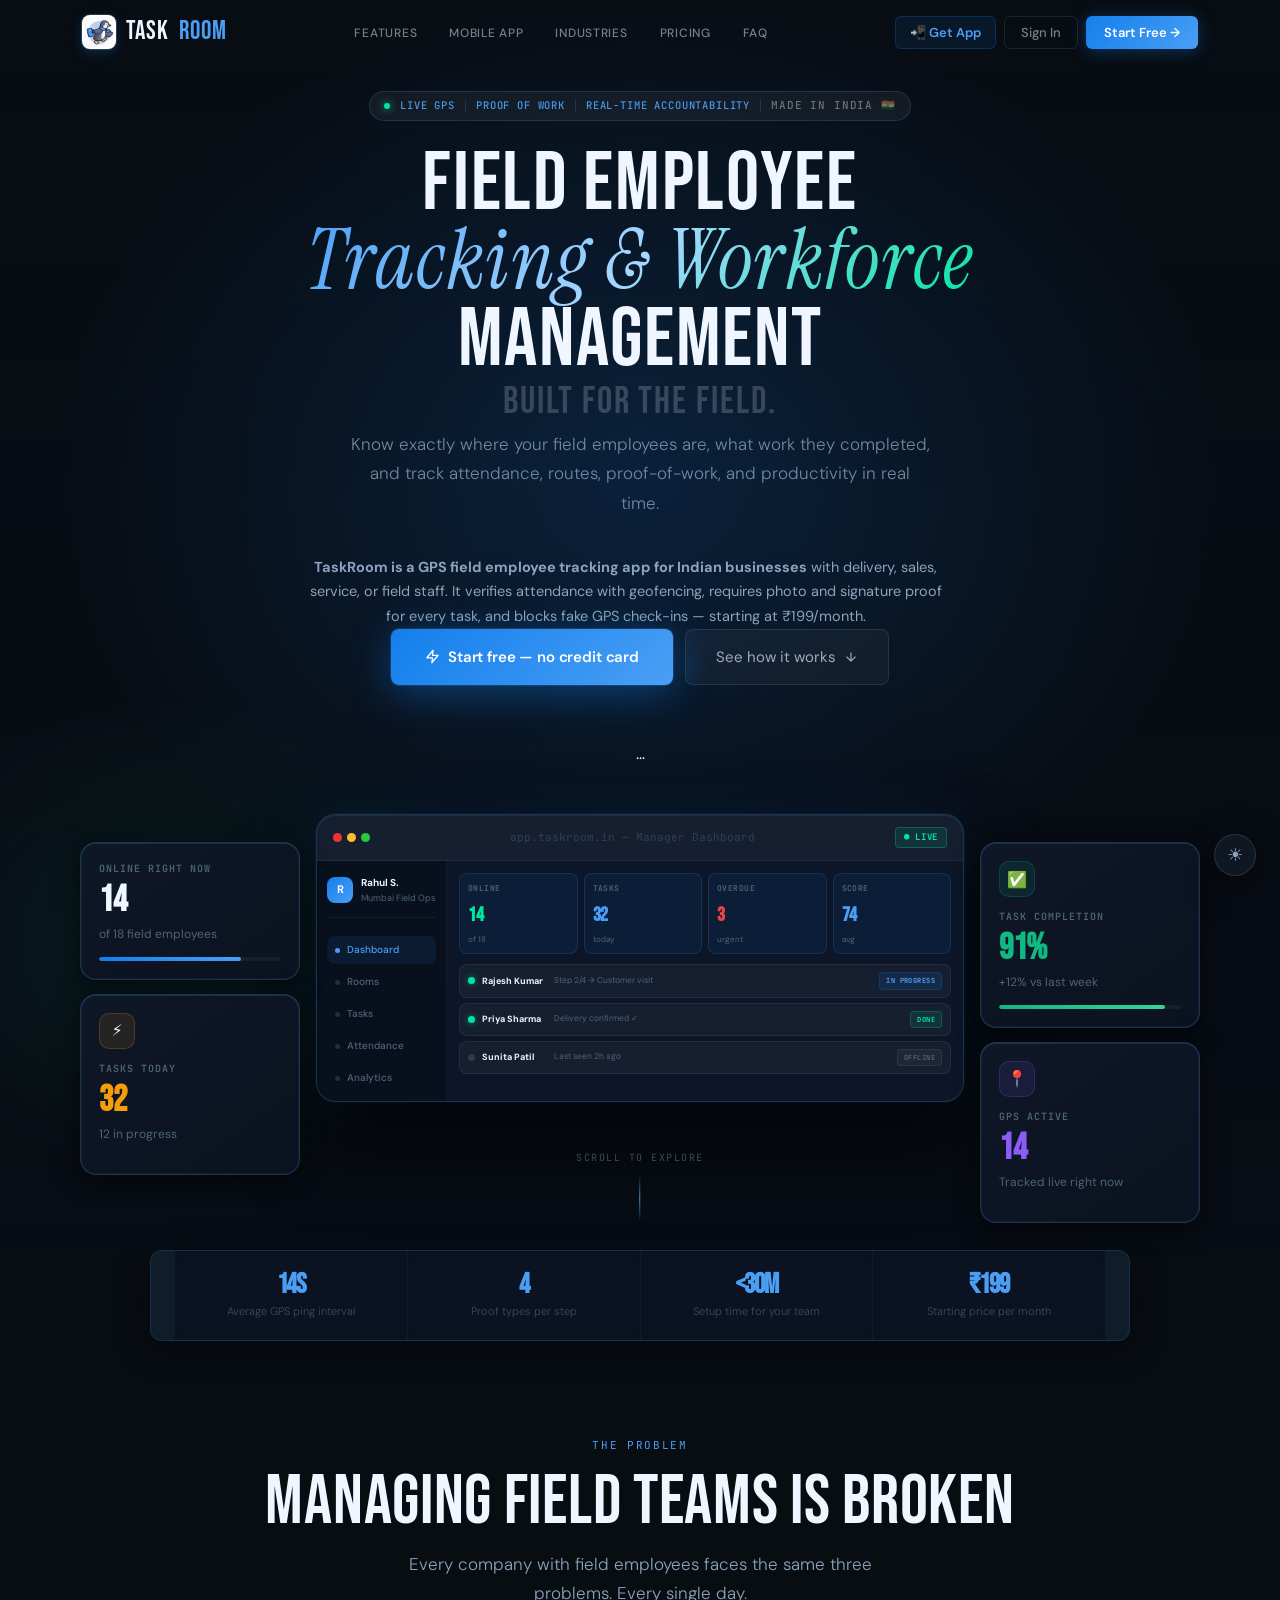
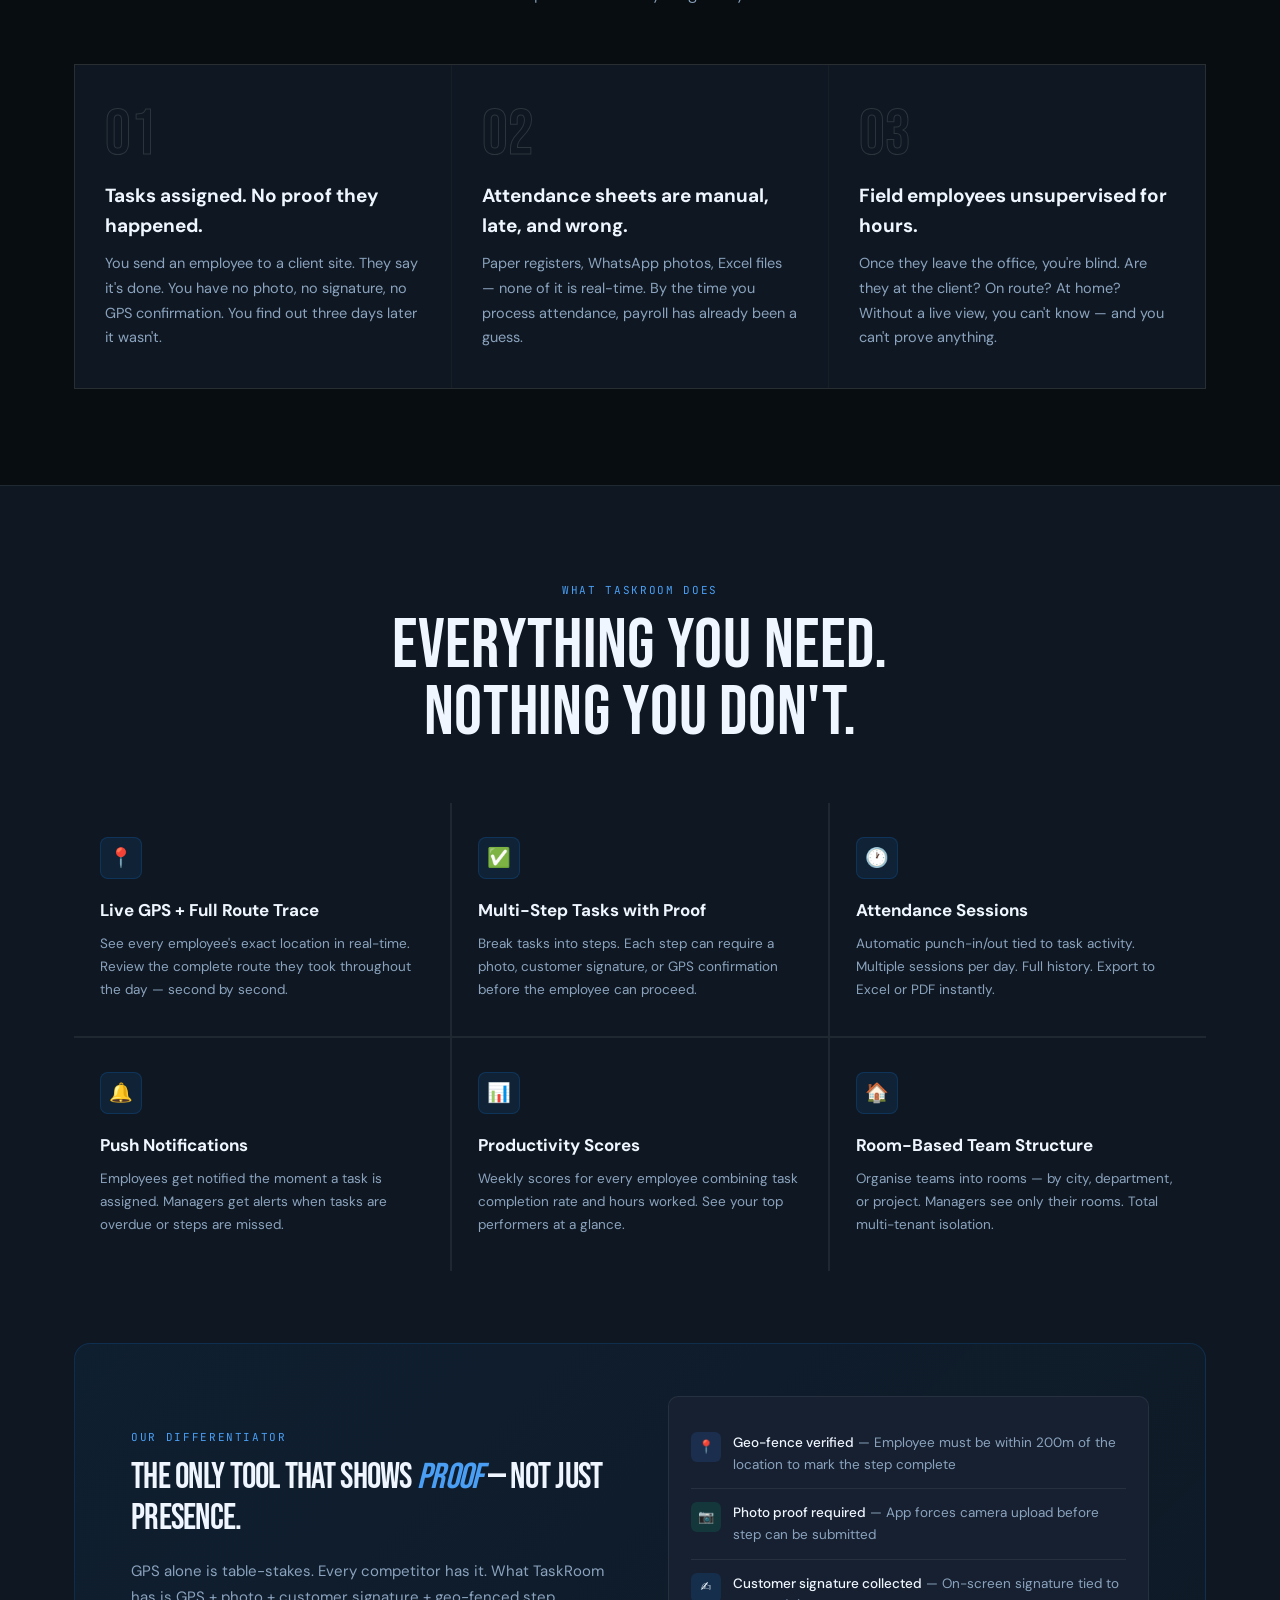
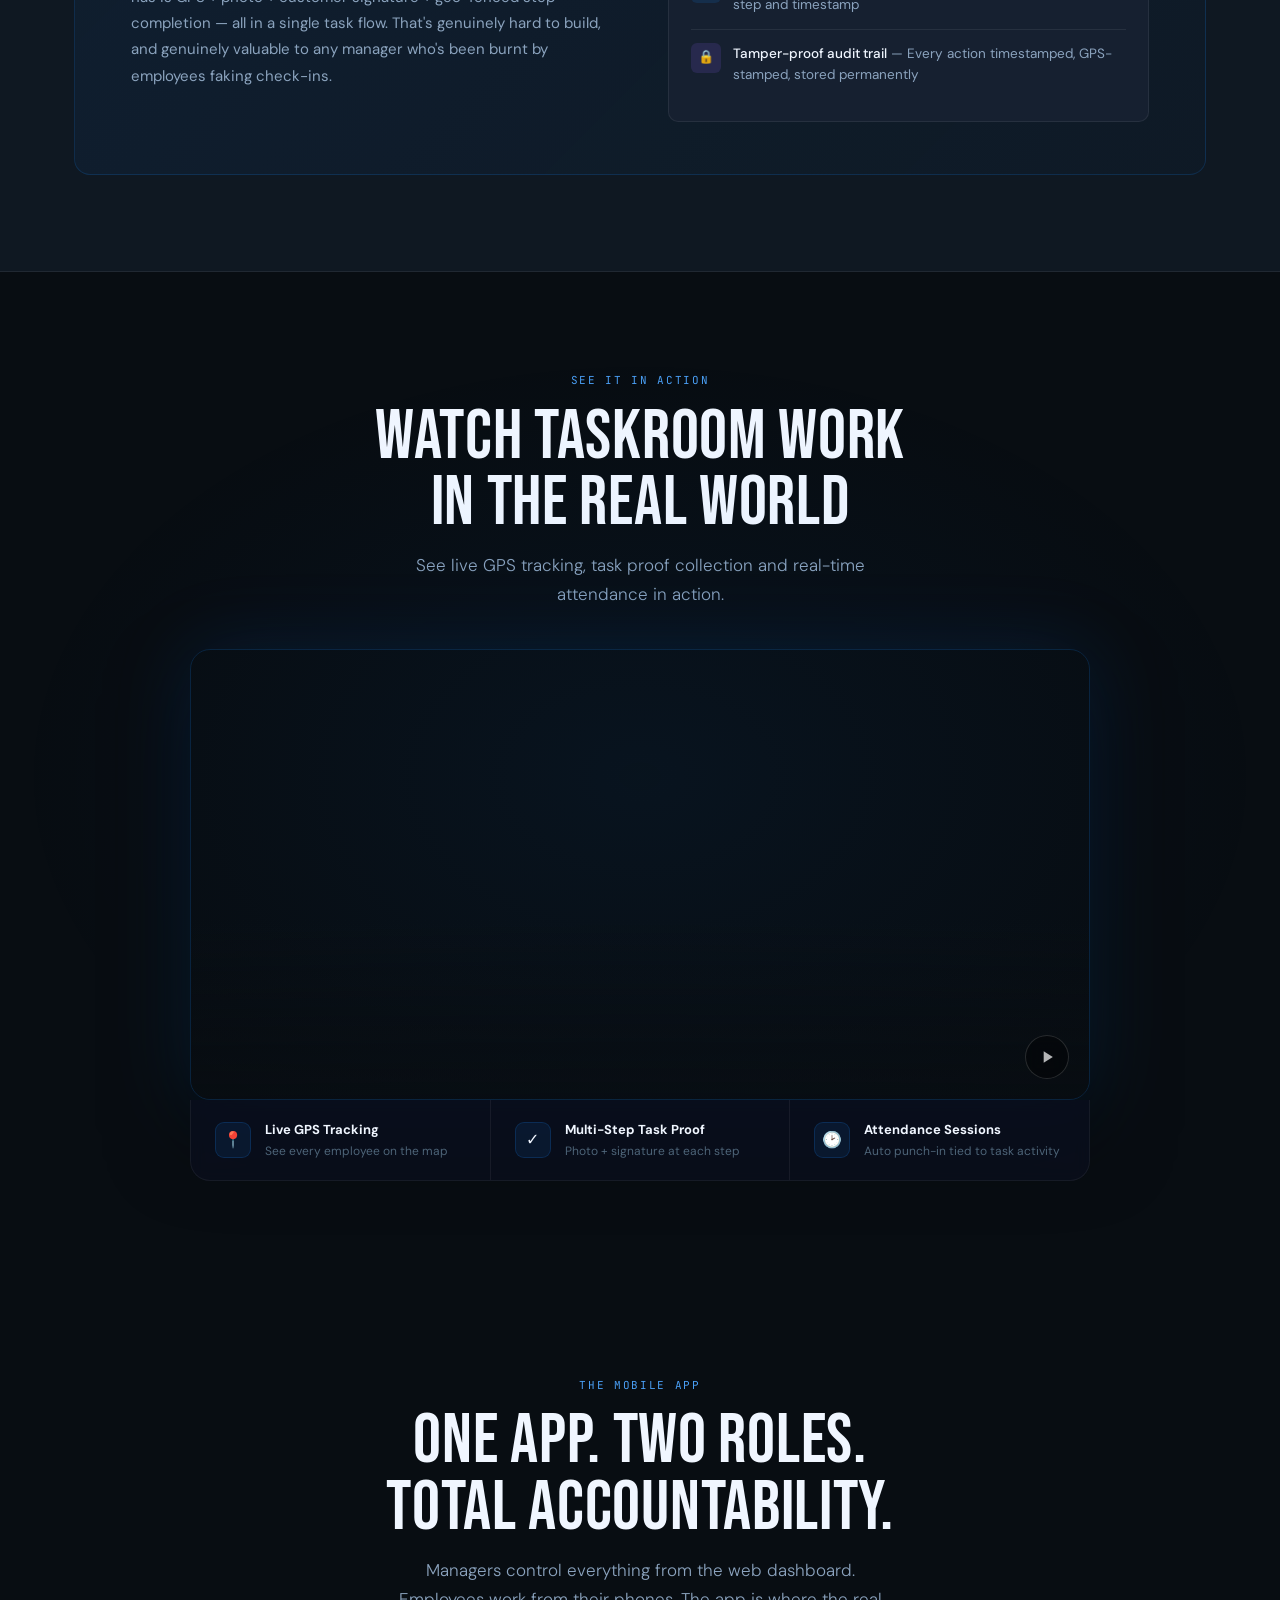
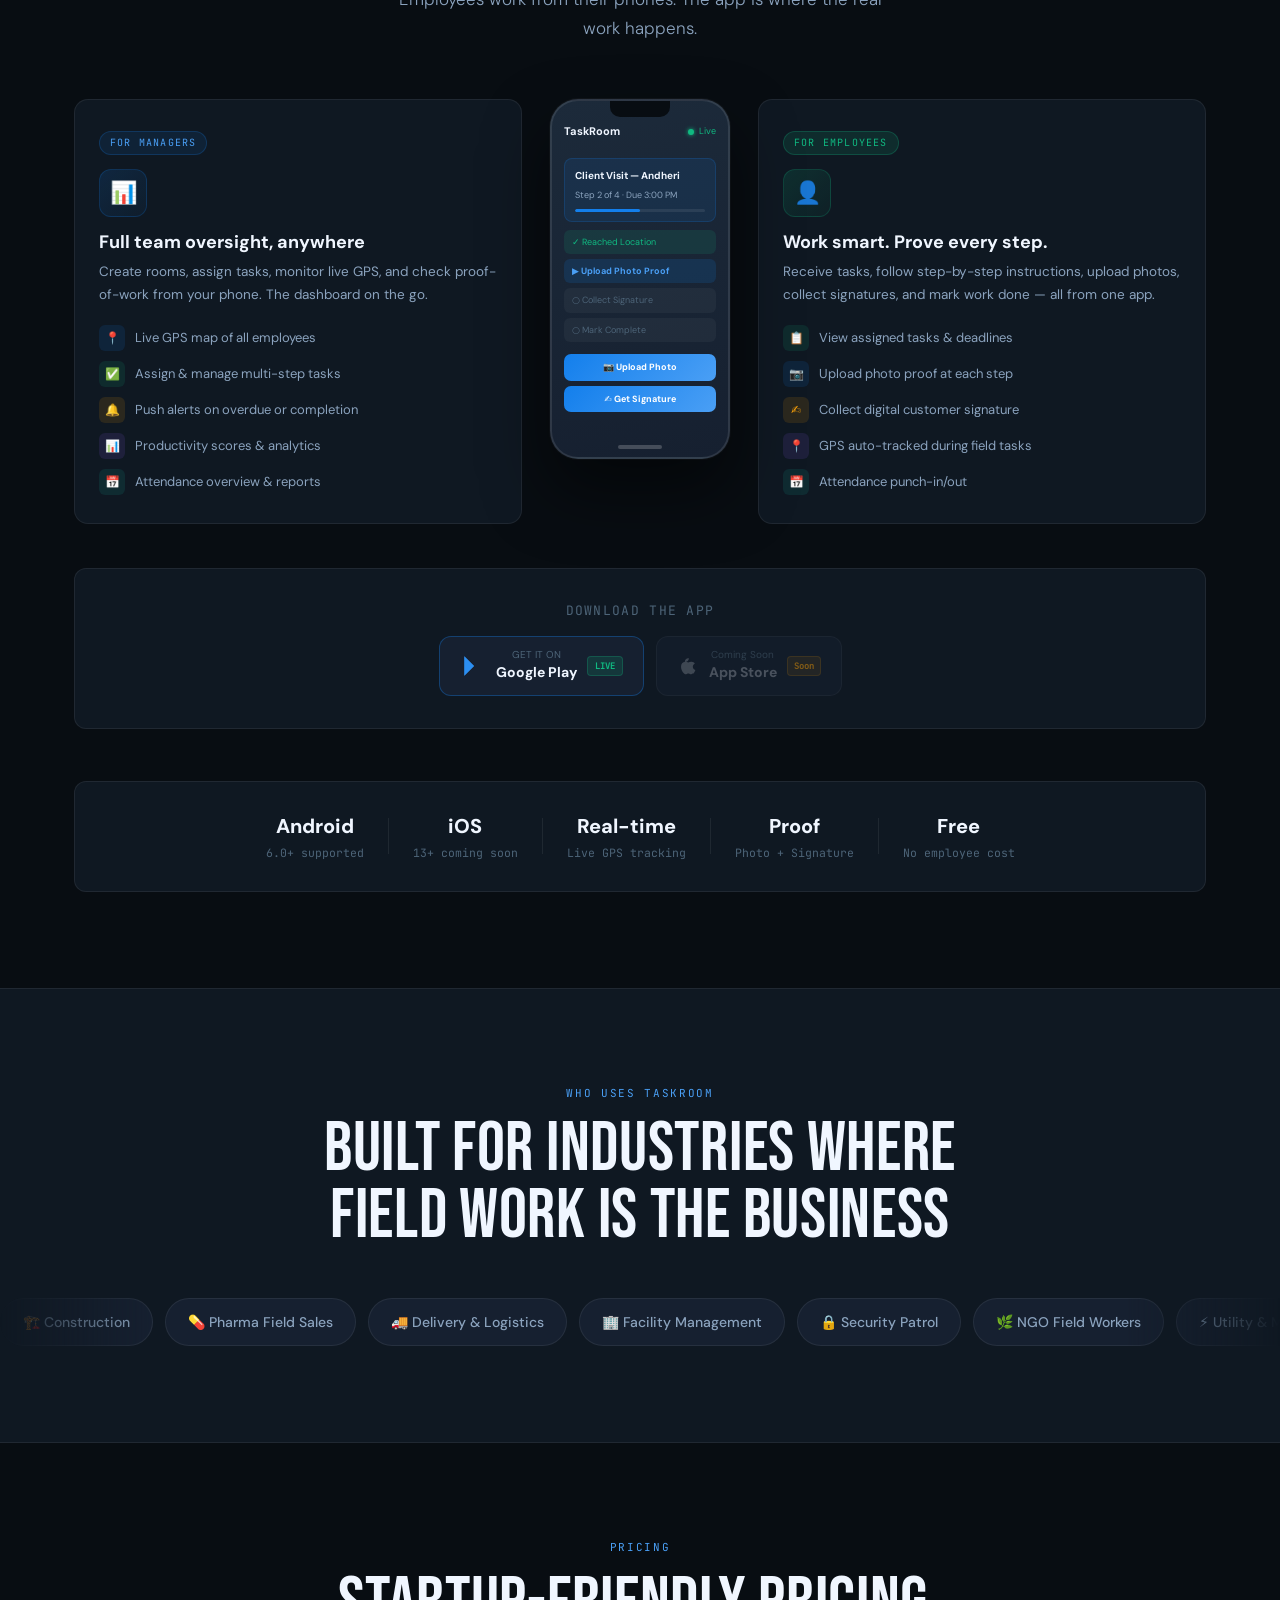
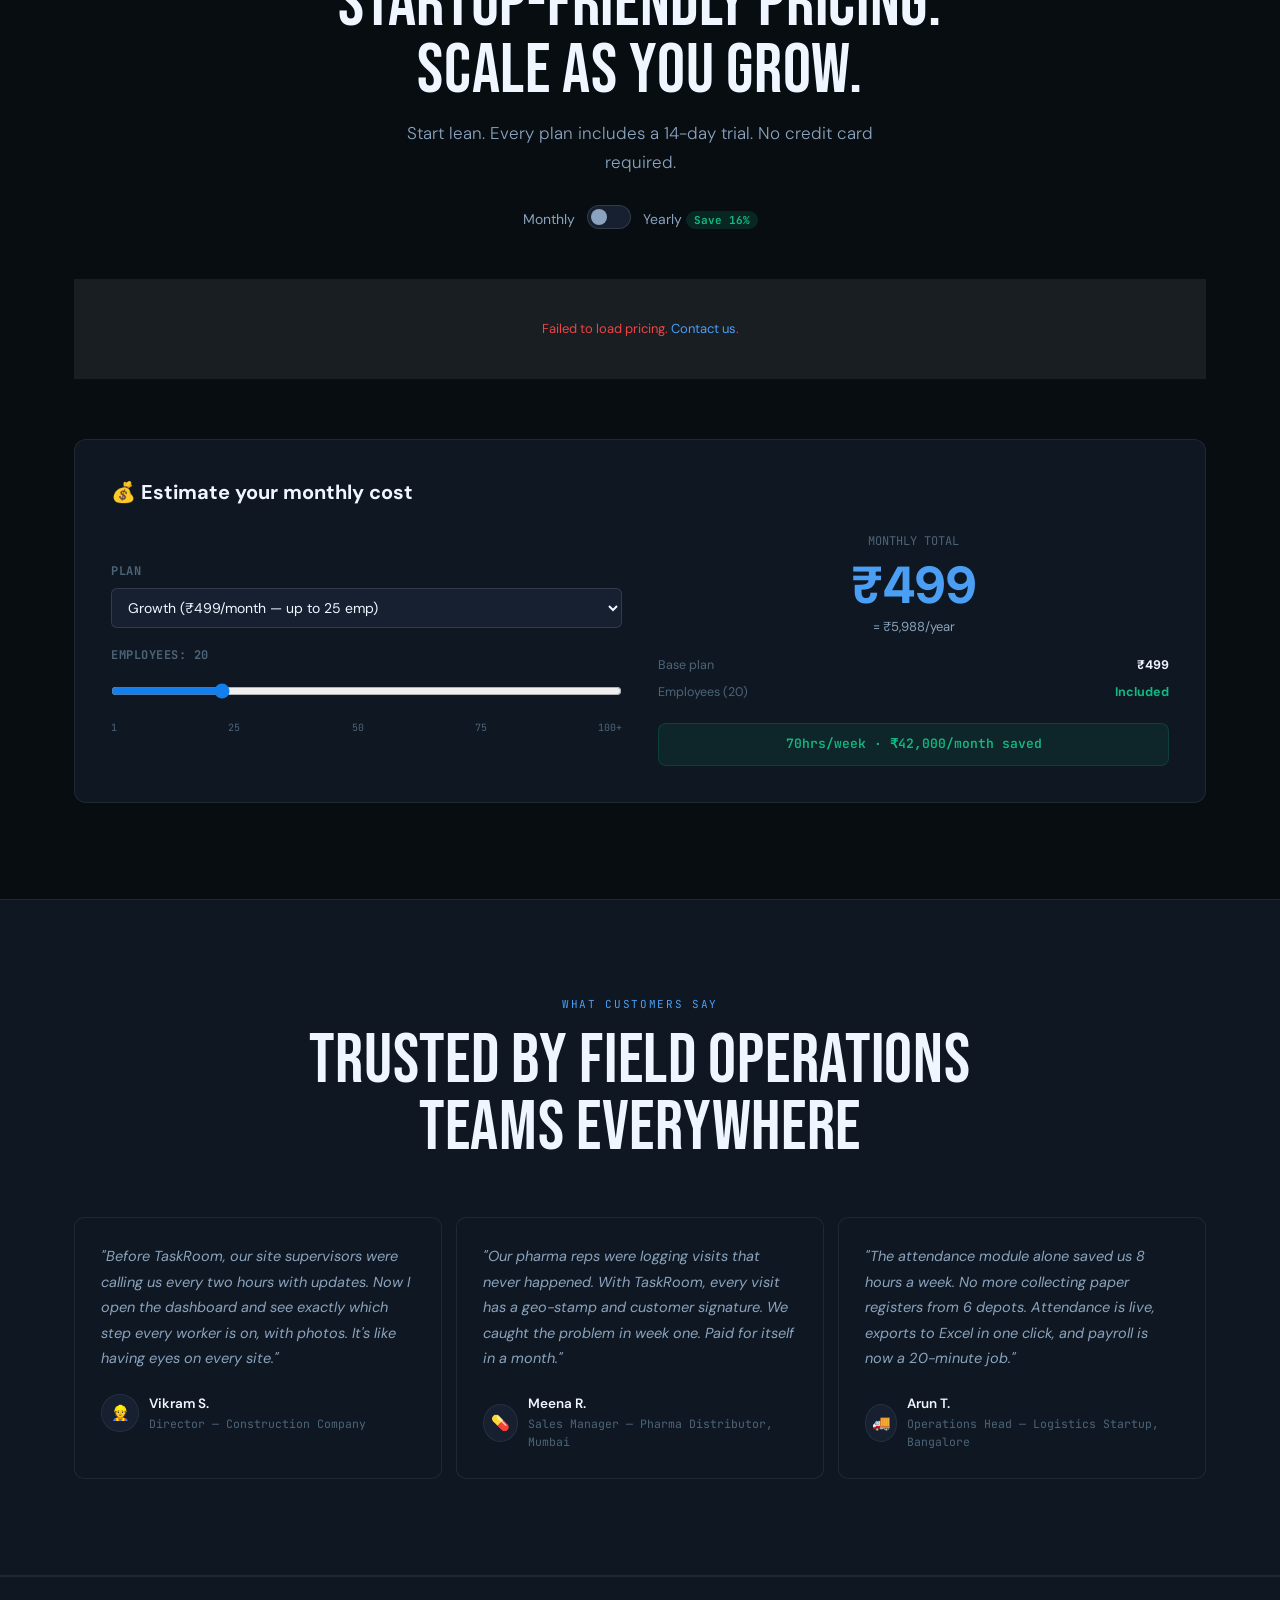
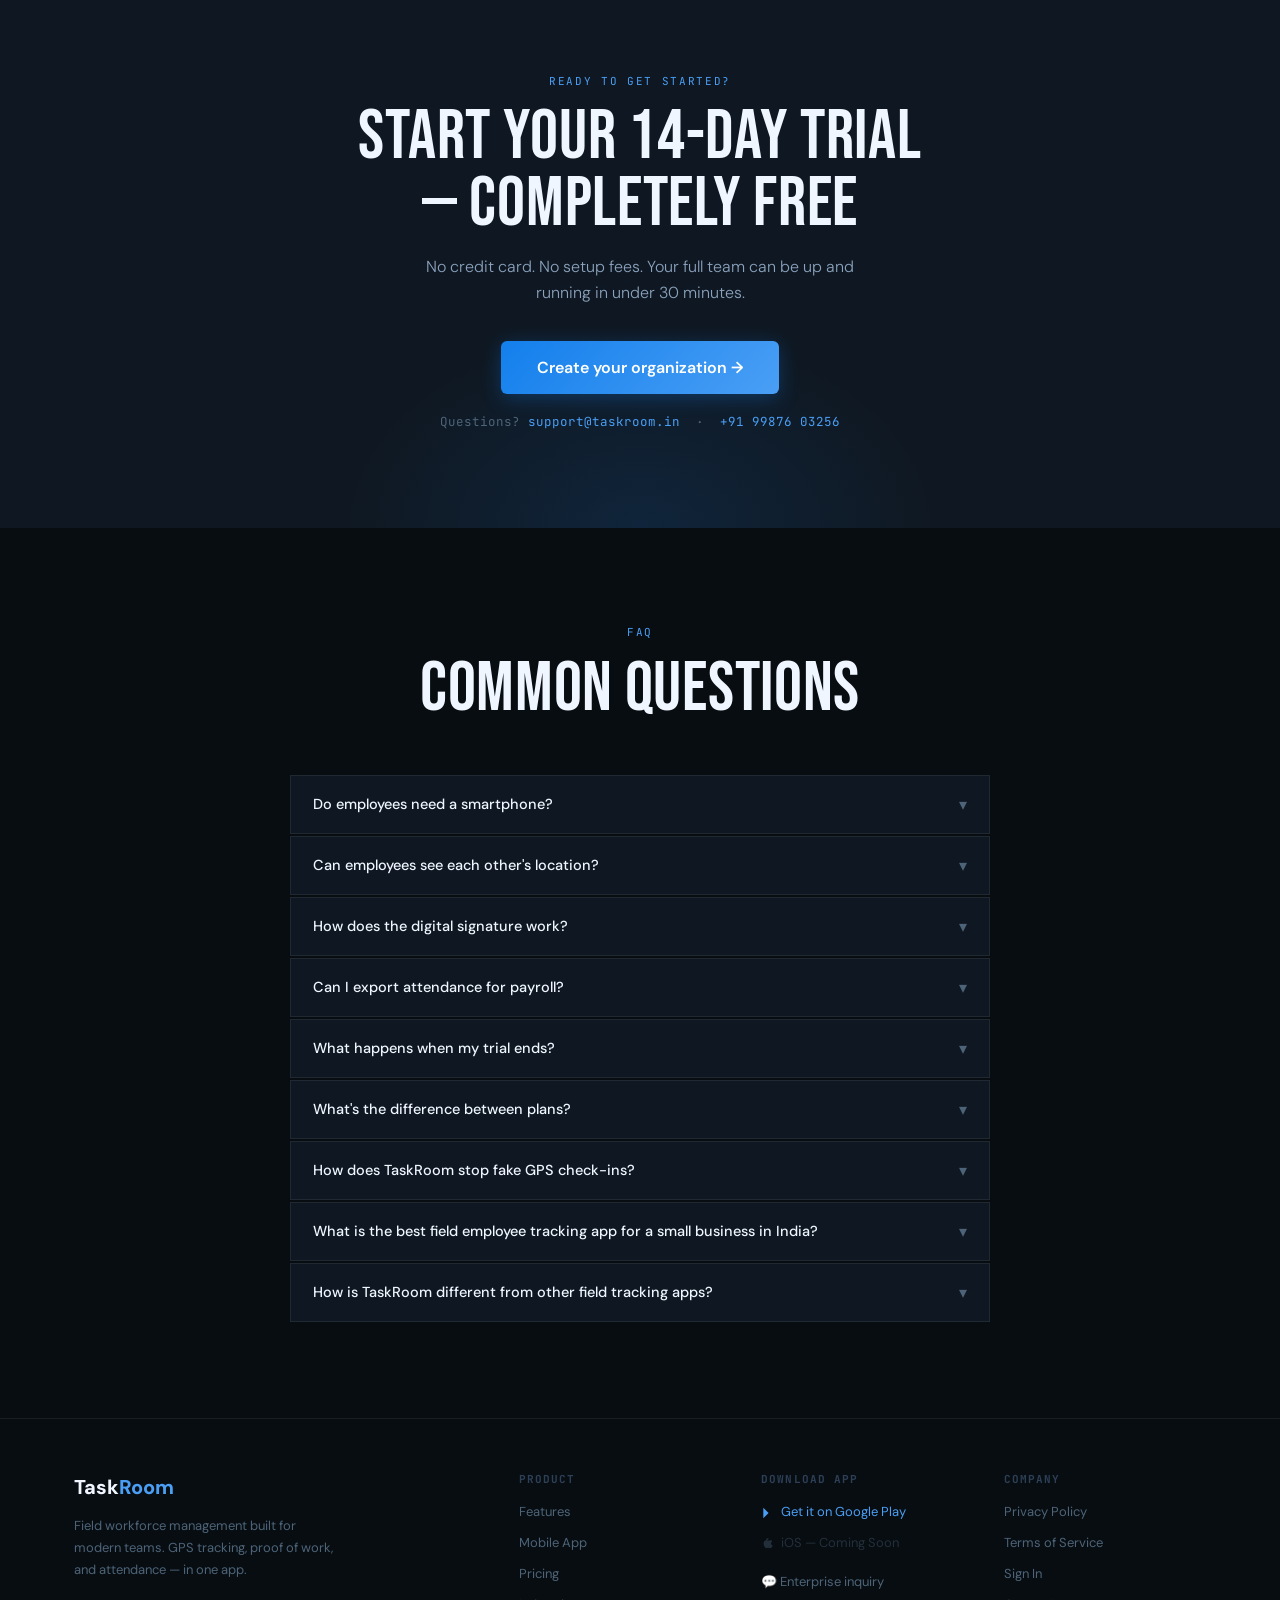
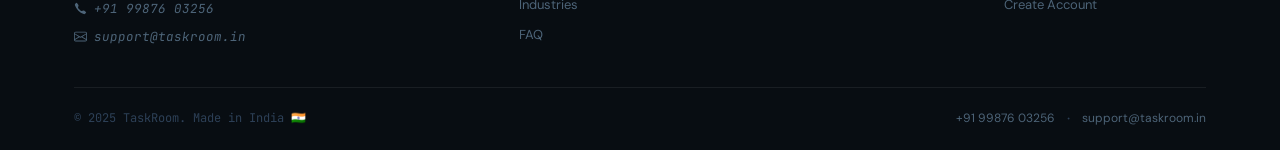
==== commit 3654f00f: "updaed ui for playstore apk" ====
--- a/index.html
+++ b/index.html
@@ -84,8 +84,8 @@
         "description": "TaskRoom is real-time GPS field employee tracking and workforce management software. Features include live location tracking, multi-step task workflows with photo proof and digital signature collection, attendance management, route history, and productivity analytics.",
         "url": "https://taskroom.in",
         "screenshot": "https://taskroom.in/og-image.png",
-        "downloadUrl": "https://taskroom.in/download/TaskRoom_v1.apk",
-        "installUrl": "https://taskroom.in",
+        "downloadUrl": "https://play.google.com/store/apps/details?id=com.taskroom.app",
+        "installUrl": "https://play.google.com/store/apps/details?id=com.taskroom.app",
         "softwareVersion": "1.0",
         "featureList": [
           "Real-time GPS employee tracking",
@@ -610,11 +610,14 @@
       <div class="l-app-download-row l-fade-up">
         <p style="font-size:13px;color:var(--text3);margin-bottom:14px;font-family:var(--font-mono);text-transform:uppercase;letter-spacing:.1em">Download the App</p>
         <div style="display:flex;gap:12px;justify-content:center;flex-wrap:wrap">
-          <a href="/download/TaskRoom_v1.apk" download class="l-app-badge-android" title="Download TaskRoom for Android">
-            <svg width="22" height="22" viewBox="0 0 24 24" fill="currentColor" style="color:#3ddc84;flex-shrink:0" aria-hidden="true"><path d="M3.18 23.76a2 2 0 0 0 2.73.75l10.49-6.07-2.9-2.9-10.32 8.22zm17.29-13.53L17.03 8l-3.06 3.06 3.06 3.06 3.5-2.01a1.5 1.5 0 0 0-.06-2.88zM2.12.46A1.5 1.5 0 0 0 2 1.12V22.9a1.5 1.5 0 0 0 .12.65l.07.07L13.5 12 2.19.39l-.07.07zM15.97 5.03l-10.06-5.8A2 2 0 0 0 3.18.22L13.5 12l2.47-6.97z"/></svg>
+          <a href="https://play.google.com/store/apps/details?id=com.taskroom.app" target="_blank" rel="noopener" class="l-app-badge-playstore" title="Get TaskRoom on Google Play">
+            <svg width="26" height="26" viewBox="0 0 24 24" aria-hidden="true" style="flex-shrink:0">
+              <path d="M4 3v18l9-9L4 3z" fill="var(--primary-light)"/>
+              <path d="M4 3l9 9-9 9V3z" fill="var(--primary)" opacity=".55"/>
+            </svg>
             <div>
-              <div style="font-size:10px;color:var(--text3);line-height:1.2">Download APK</div>
-              <div style="font-size:14px;font-weight:700;color:var(--text)">Android v1.0</div>
+              <div style="font-size:10px;color:var(--text3);line-height:1.2">GET IT ON</div>
+              <div style="font-size:14px;font-weight:700;color:var(--text)">Google Play</div>
             </div>
             <span style="font-size:9px;font-weight:700;font-family:var(--font-mono);background:rgba(16,185,129,.15);color:var(--green);border:1px solid rgba(16,185,129,.25);padding:2px 7px;border-radius:4px;white-space:nowrap">LIVE</span>
           </a>
@@ -626,9 +629,6 @@
             </div>
             <span class="l-badge-soon-tag">Soon</span>
           </div>
-        </div>
-        <div style="margin-top:14px;padding:12px 18px;background:rgba(245,158,11,.08);border:1px solid rgba(245,158,11,.2);border-radius:8px;font-size:12.5px;color:var(--amber);max-width:460px;margin-left:auto;margin-right:auto;text-align:left;line-height:1.7">
-          <strong>⚠️ Android install note:</strong> After downloading, go to <strong>Settings → Install unknown apps</strong> and allow your browser. Then tap the downloaded APK.
         </div>
       </div>
 
@@ -854,9 +854,9 @@
         </nav>
         <nav class="l-footer-col" aria-label="Download links">
           <div class="l-footer-col-title">Download App</div>
-          <a href="/download/TaskRoom_v1.apk" download class="l-footer-app-link" style="color:var(--green)">
-            <svg width="14" height="14" viewBox="0 0 24 24" fill="currentColor" aria-hidden="true"><path d="M3.18 23.76a2 2 0 0 0 2.73.75l10.49-6.07-2.9-2.9-10.32 8.22zm17.29-13.53L17.03 8l-3.06 3.06 3.06 3.06 3.5-2.01a1.5 1.5 0 0 0-.06-2.88zM2.12.46A1.5 1.5 0 0 0 2 1.12V22.9a1.5 1.5 0 0 0 .12.65l.07.07L13.5 12 2.19.39l-.07.07zM15.97 5.03l-10.06-5.8A2 2 0 0 0 3.18.22L13.5 12l2.47-6.97z"/></svg>
-            Download Android APK
+          <a href="https://play.google.com/store/apps/details?id=com.taskroom.app" target="_blank" rel="noopener" class="l-footer-app-link" style="color:var(--primary-light)">
+            <svg width="14" height="14" viewBox="0 0 24 24" aria-hidden="true"><path d="M4 3v18l9-9L4 3z" fill="currentColor"/></svg>
+            Get it on Google Play
           </a>
           <span class="l-footer-app-link" style="opacity:.4;cursor:default">
             <svg width="14" height="14" viewBox="0 0 24 24" fill="currentColor" aria-hidden="true"><path d="M17.05 20.28c-.98.95-2.05.8-3.08.35-1.09-.46-2.09-.48-3.24 0-1.44.62-2.2.44-3.06-.35C2.79 15.25 3.51 7.7 9.05 7.4c1.39.07 2.36.75 3.17.8 1.22-.25 2.39-.96 3.7-.84 1.57.12 2.75.72 3.52 1.82-3.26 1.95-2.73 6.03.61 7.2-.44 1.2-.99 2.38-2 3.9M13 3.5c.04 2.4-2.2 4.4-4.47 4.2C8.2 5.32 10.5 3 13 3.5"/></svg>
--- a/assets/css/landing.css
+++ b/assets/css/landing.css
@@ -658,6 +658,12 @@
   padding: 12px 20px; border-radius: 12px; text-decoration: none; transition: all .2s;
 }
 .l-app-badge-android:hover { background: rgba(16,185,129,.08); border-color: rgba(16,185,129,.5); transform: translateY(-2px); box-shadow: 0 6px 20px rgba(16,185,129,.15); }
+.l-app-badge-playstore {
+  display: flex; align-items: center; gap: 10px;
+  background: var(--surface2); border: 1px solid rgba(19,127,236,.35);
+  padding: 12px 20px; border-radius: 12px; text-decoration: none; transition: all .2s;
+}
+.l-app-badge-playstore:hover { background: rgba(19,127,236,.08); border-color: rgba(19,127,236,.6); transform: translateY(-2px); box-shadow: 0 6px 20px rgba(19,127,236,.18); }
 .l-badge-soon-tag { font-size: 9px; font-weight: 700; font-family: var(--font-mono); background: rgba(245,158,11,.15); color: var(--amber); border: 1px solid rgba(245,158,11,.25); padding: 2px 6px; border-radius: 4px; white-space: nowrap; margin-left: auto; }
 
 /* App stats */
@@ -837,6 +843,7 @@
 [data-theme="light"] .l-app-card        { background: #fff; border-color: rgba(0,0,0,.08); }
 [data-theme="light"] .l-app-download-row { background: #fff; border-color: rgba(0,0,0,.08); }
 [data-theme="light"] .l-app-badge-android { background: #f8fafc; }
+[data-theme="light"] .l-app-badge-playstore { background: #f8fafc; }
 [data-theme="light"] .l-app-stats       { background: #fff; border-color: rgba(0,0,0,.08); }
 [data-theme="light"] .l-diff-block      { background: linear-gradient(135deg, rgba(19,127,236,.05), rgba(19,127,236,.02)); border-color: rgba(19,127,236,.15); }
 [data-theme="light"] .l-diff-proof      { background: #fff; border-color: rgba(0,0,0,.09); }
--- a/assets/css/patch.css
+++ b/assets/css/patch.css
@@ -20,7 +20,7 @@
 .l-feature-card, .l-problem-card, .l-app-card,
 .l-app-download-row, .l-app-stats, .l-diff-block, .l-diff-proof,
 .l-calc-wrap, .l-cta-section, .accent-card, .hero-dashboard,
-.l-app-badge-android, #land-footer, .tab-nav, .tab-btn,
+.l-app-badge-android, .l-app-badge-playstore, #land-footer, .tab-nav, .tab-btn,
 #main-nav, #land-nav, .l-section-alt,
 #sticky-cta-bar, .code-display, .code-chip {
   transition: background-color 0.22s ease,
@@ -517,6 +517,7 @@
 [data-theme="light"] .l-app-feat-list li   { color: #4a5568; }
 [data-theme="light"] .l-app-download-row   { background: #ffffff; border-color: rgba(0,0,0,.08); }
 [data-theme="light"] .l-app-badge-android  { background: #f8fafc; border-color: rgba(16,185,129,.2); }
+[data-theme="light"] .l-app-badge-playstore { background: #f8fafc; border-color: rgba(19,127,236,.25); }
 [data-theme="light"] .l-app-stats          { background: #ffffff; border-color: rgba(0,0,0,.08); }
 [data-theme="light"] .l-app-stat-val       { color: #0d1b2a; }
 [data-theme="light"] .l-app-stat-lbl       { color: #6b7280; }
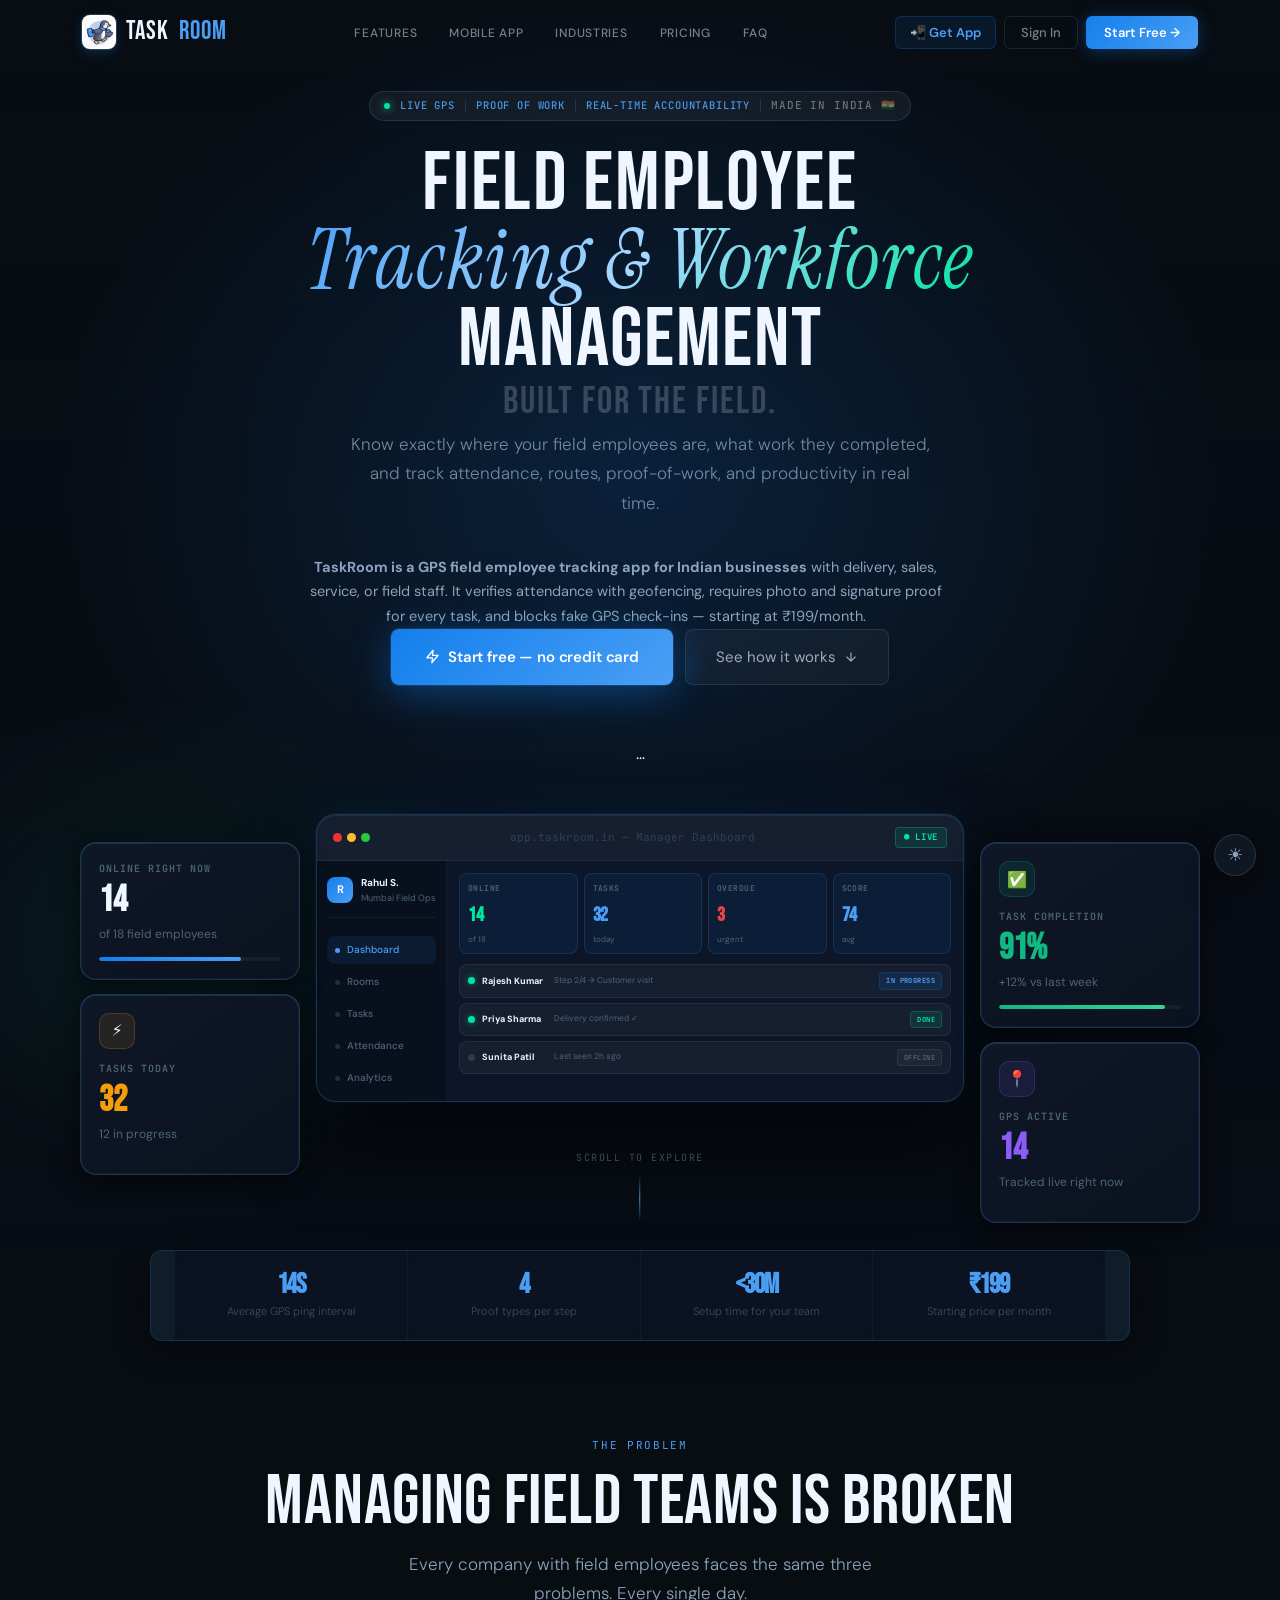
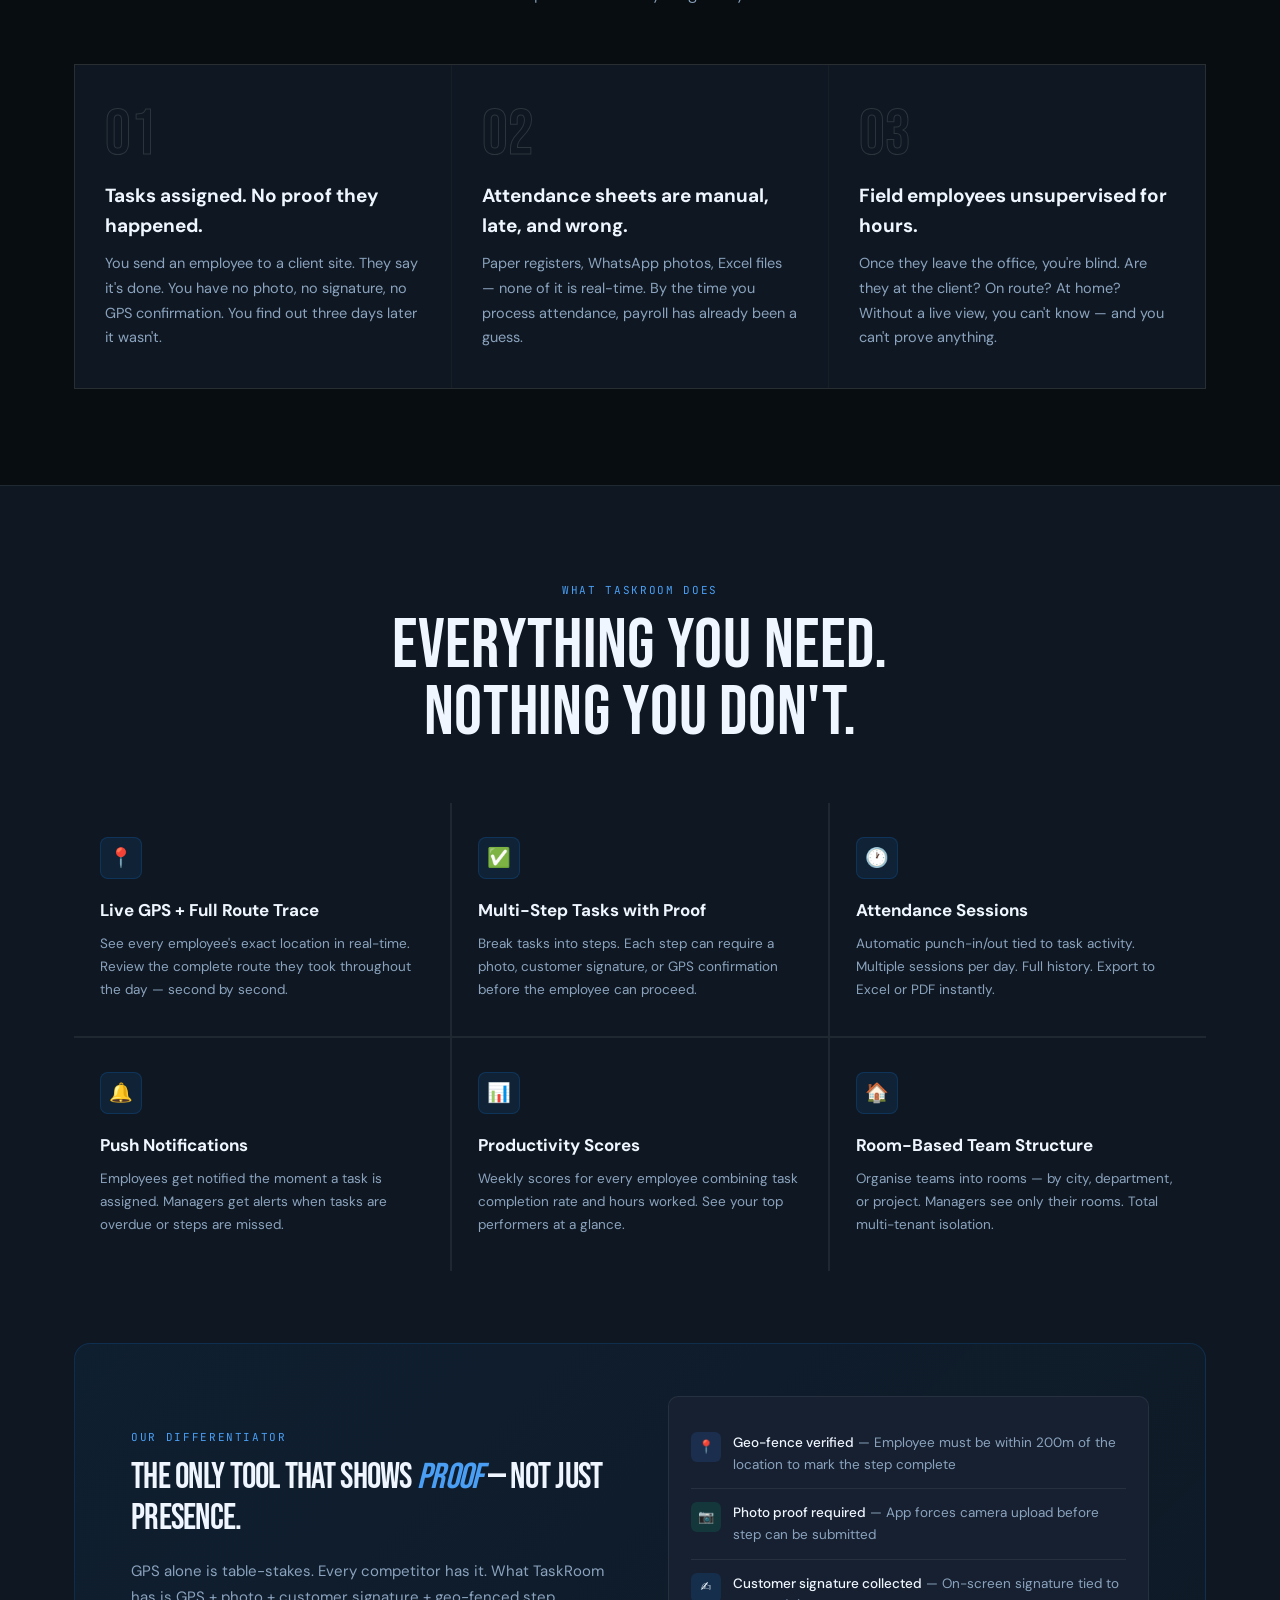
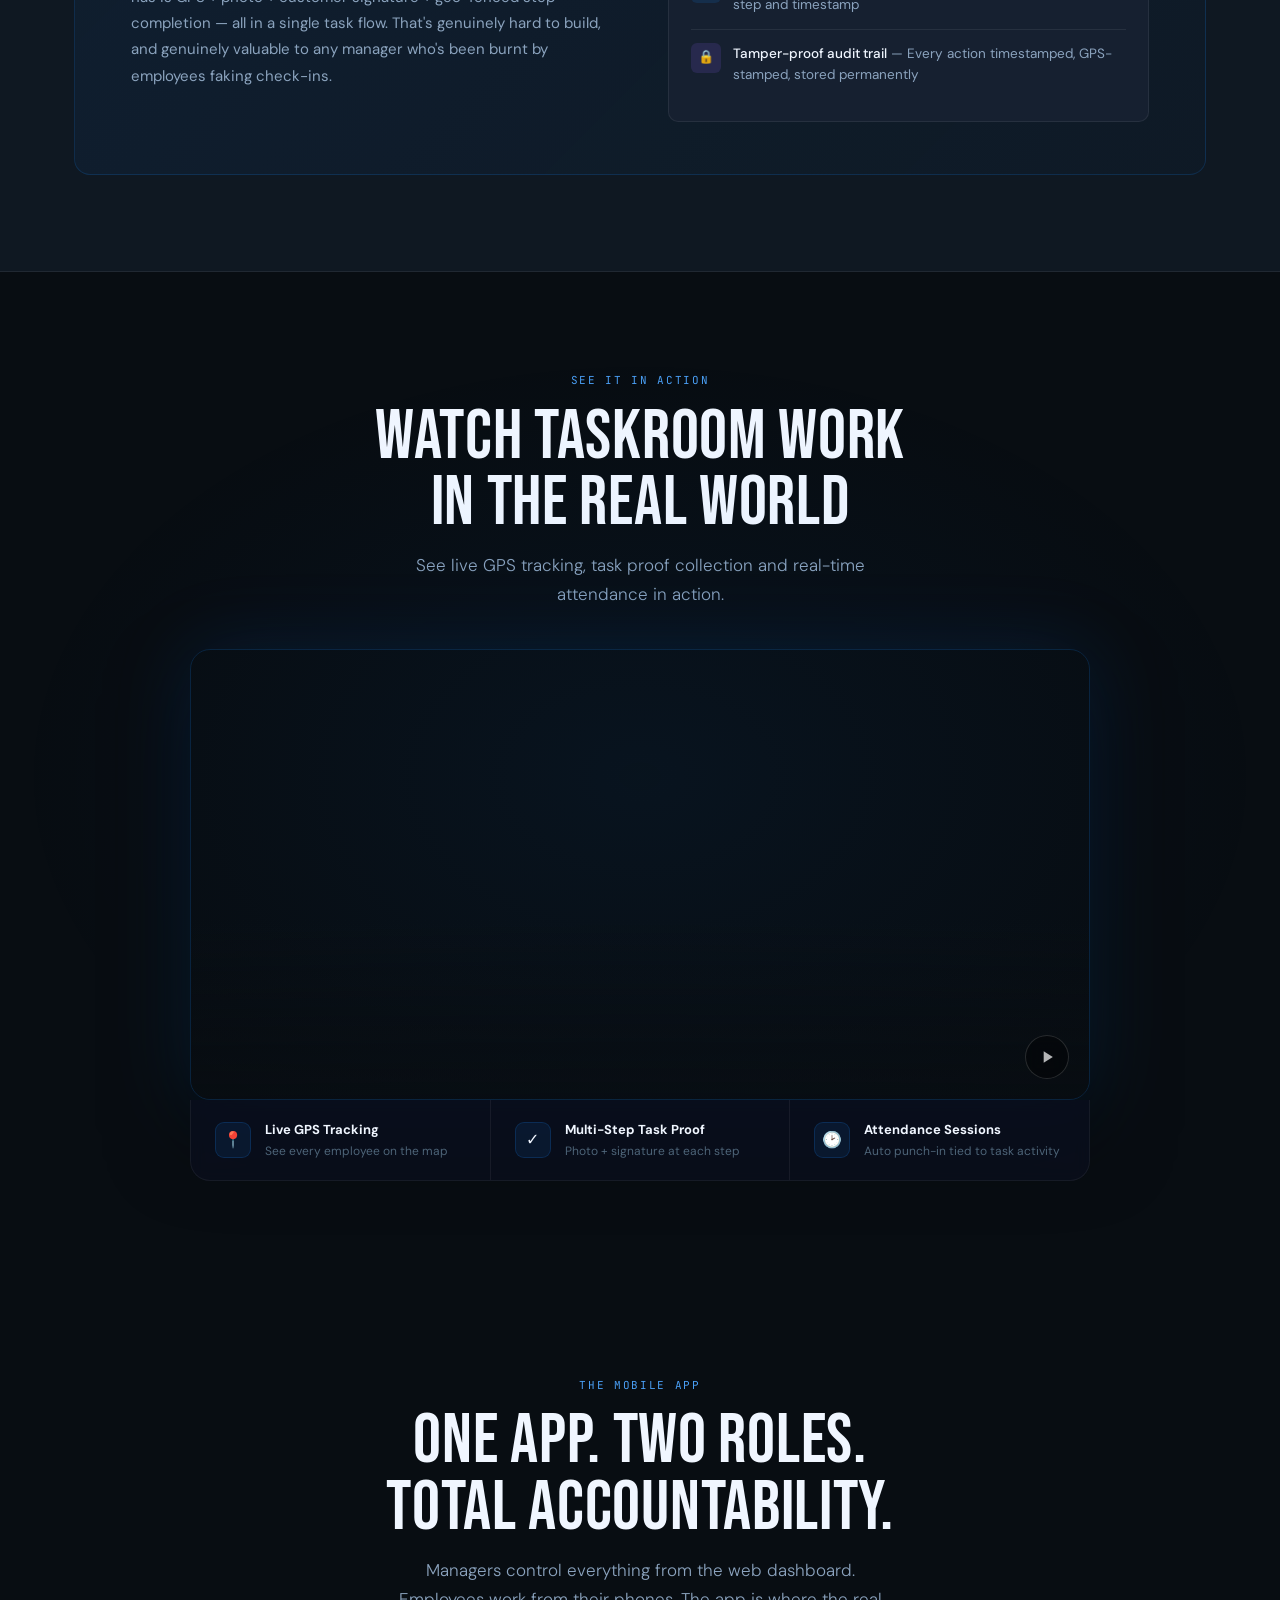
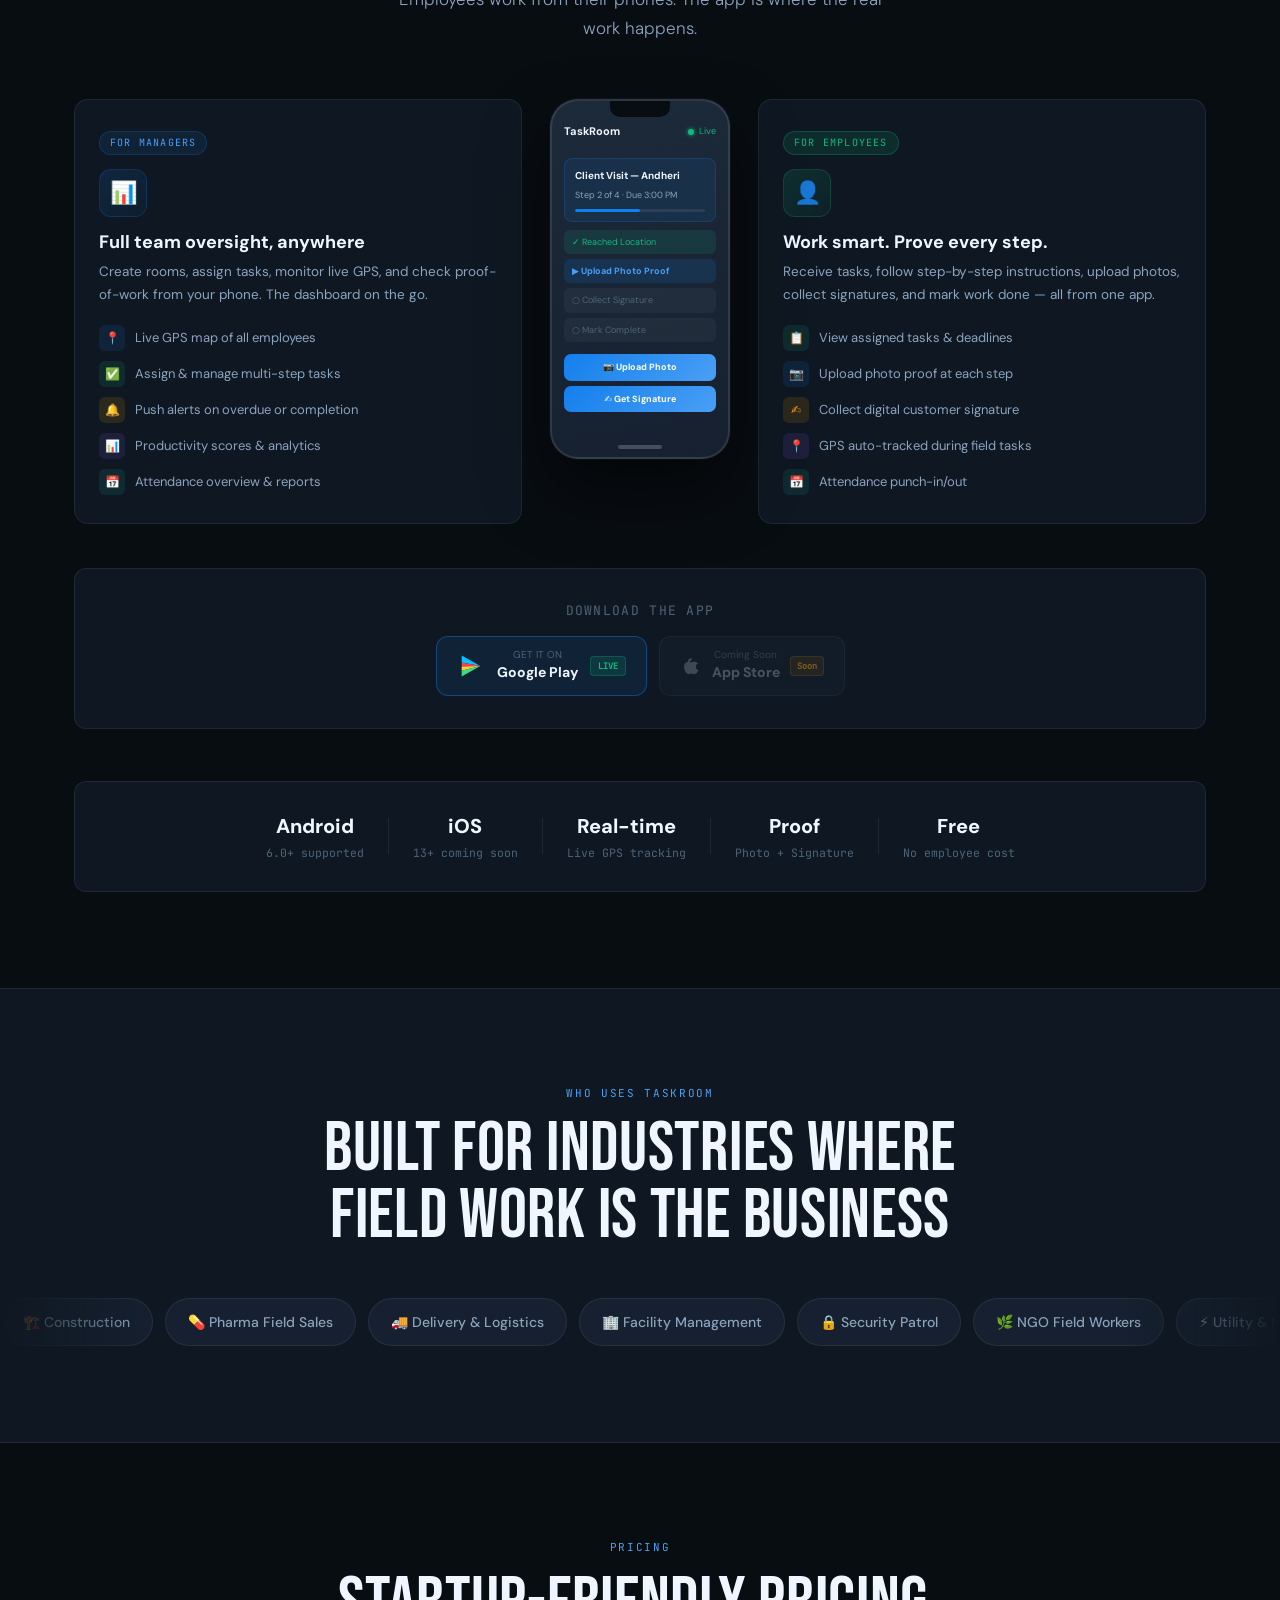
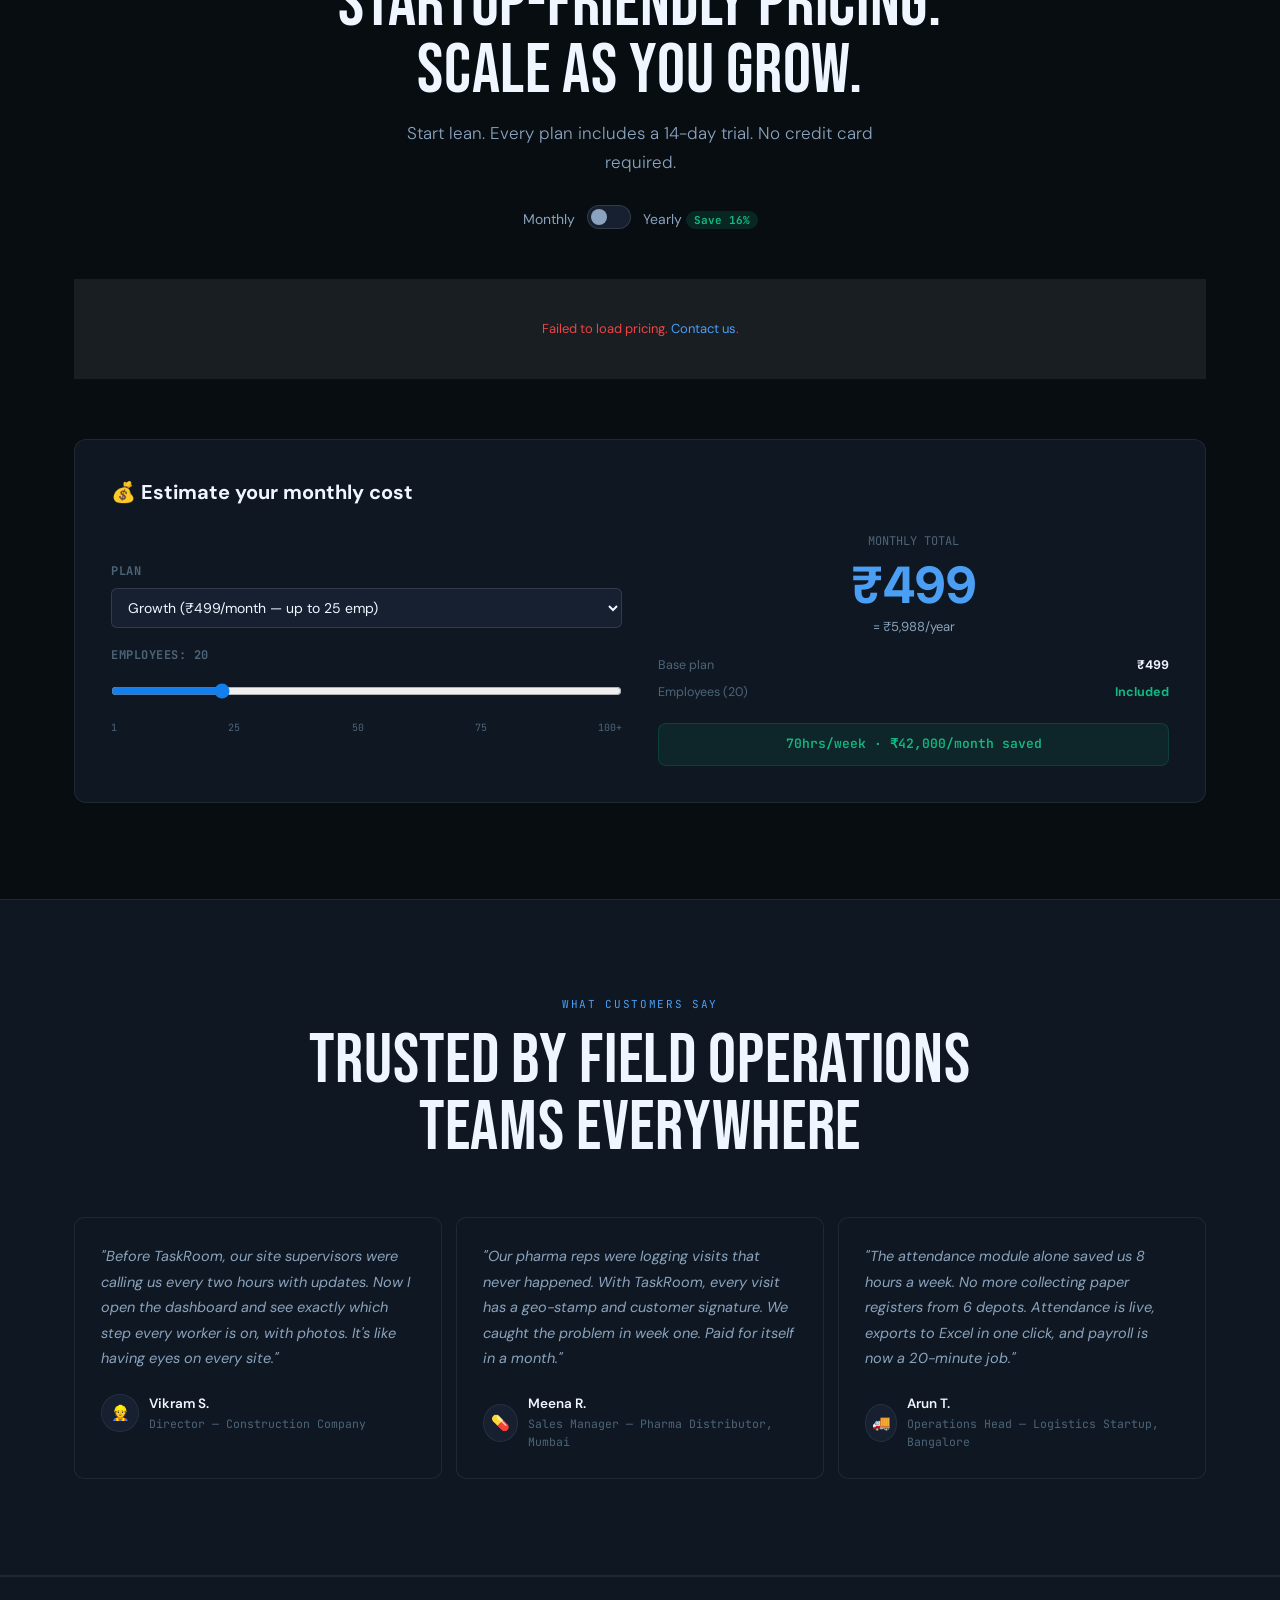
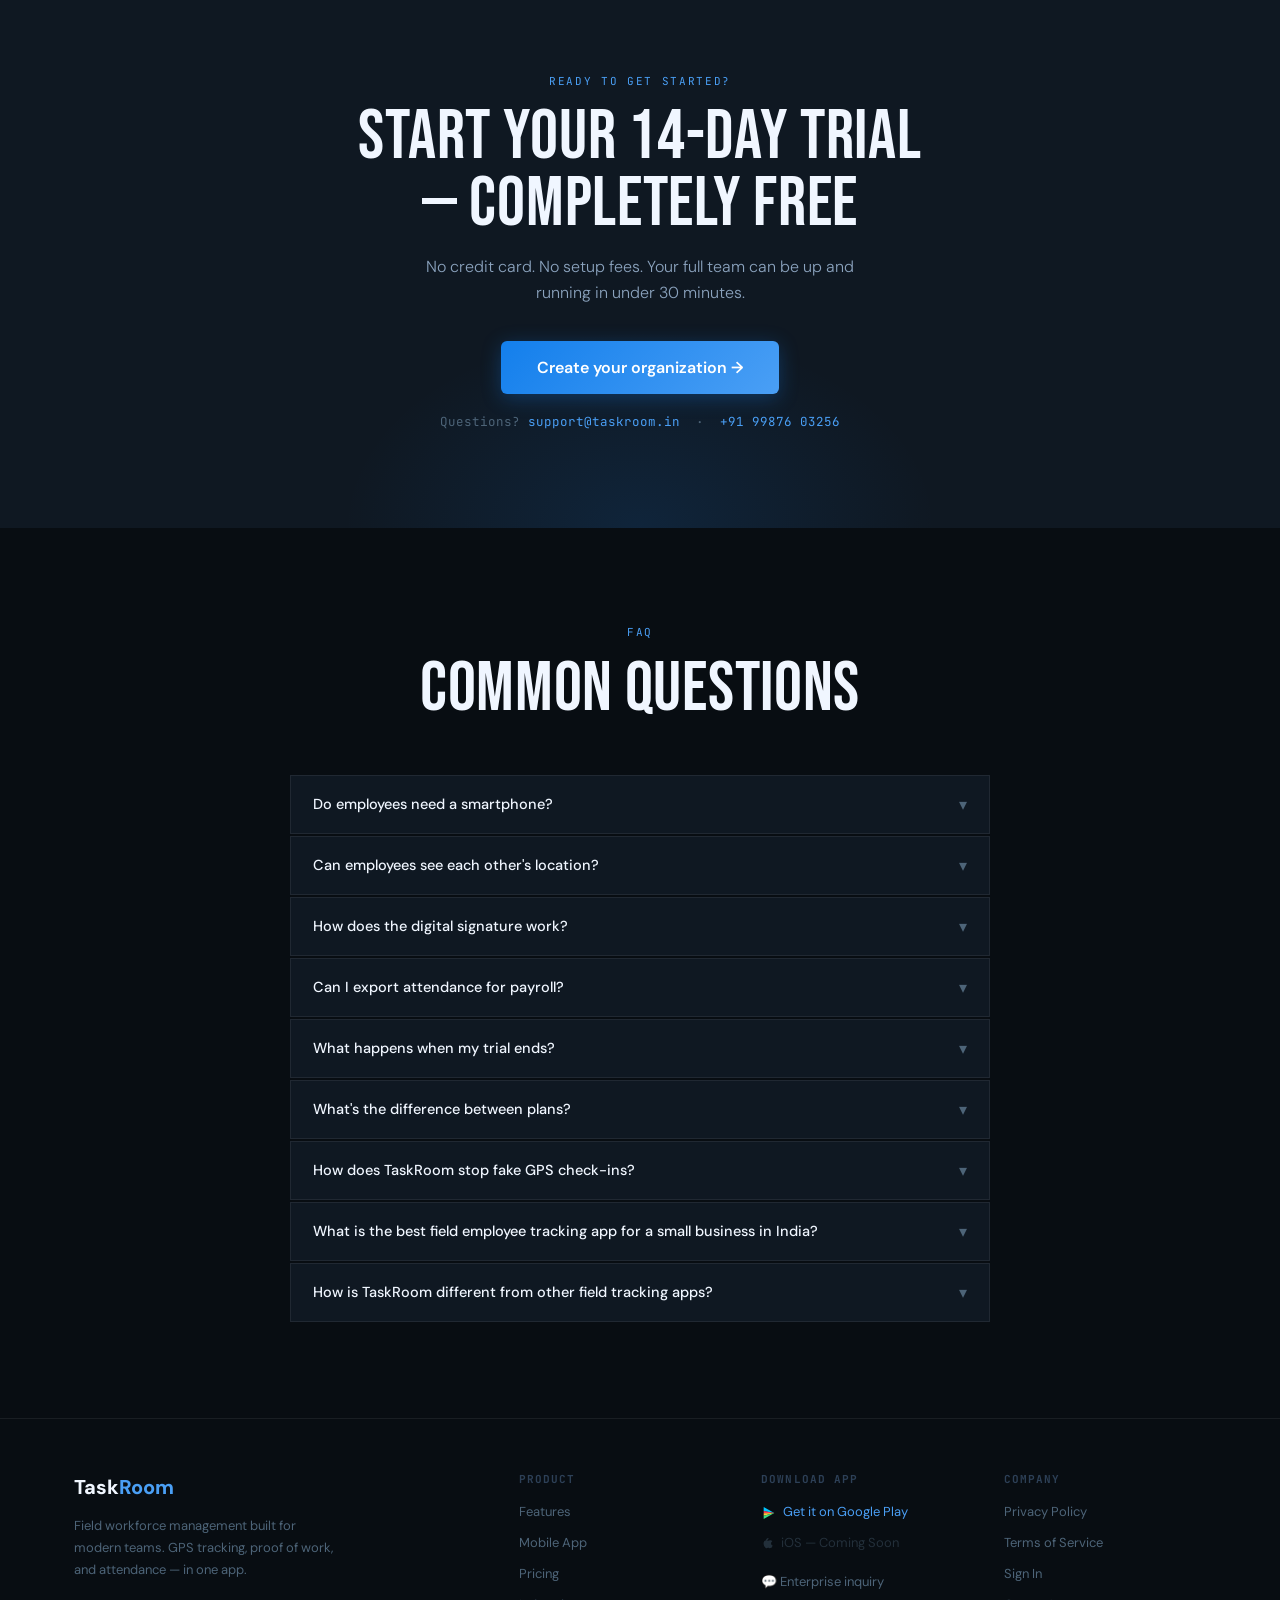
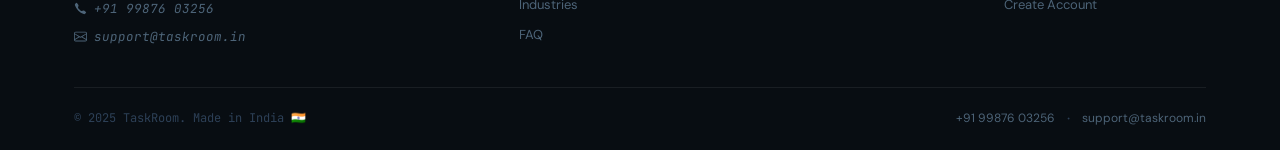
==== commit 41ef1d21: "updated playstore icon" ====
--- a/index.html
+++ b/index.html
@@ -610,10 +610,12 @@
       <div class="l-app-download-row l-fade-up">
         <p style="font-size:13px;color:var(--text3);margin-bottom:14px;font-family:var(--font-mono);text-transform:uppercase;letter-spacing:.1em">Download the App</p>
         <div style="display:flex;gap:12px;justify-content:center;flex-wrap:wrap">
-          <a href="https://play.google.com/store/apps/details?id=com.taskroom.app" target="_blank" rel="noopener" class="l-app-badge-playstore" title="Get TaskRoom on Google Play">
-            <svg width="26" height="26" viewBox="0 0 24 24" aria-hidden="true" style="flex-shrink:0">
-              <path d="M4 3v18l9-9L4 3z" fill="var(--primary-light)"/>
-              <path d="M4 3l9 9-9 9V3z" fill="var(--primary)" opacity=".55"/>
+          <a href="https://play.google.com/store/apps/details?id=com.taskroom.app" target="_blank" rel="noopener" title="Get TaskRoom on Google Play" style="display:flex;align-items:center;gap:12px;background:rgba(19,127,236,.1);border:1.5px solid rgba(19,127,236,.4);padding:12px 20px;border-radius:12px;text-decoration:none;transition:all .2s" onmouseover="this.style.background='rgba(19,127,236,.18)';this.style.transform='translateY(-2px)'" onmouseout="this.style.background='rgba(19,127,236,.1)';this.style.transform='translateY(0)'">
+            <svg width="28" height="28" viewBox="0 0 24 24" style="flex-shrink:0" aria-hidden="true">
+              <polygon points="4,3 4,9 20,12" fill="#00c6ff"/>
+              <polygon points="4,9 4,12.5 20,12" fill="#ff3d57"/>
+              <polygon points="4,12.5 4,16 20,12" fill="#ffcd3c"/>
+              <polygon points="4,16 4,21 20,12" fill="#3ddc84"/>
             </svg>
             <div>
               <div style="font-size:10px;color:var(--text3);line-height:1.2">GET IT ON</div>
@@ -855,7 +857,12 @@
         <nav class="l-footer-col" aria-label="Download links">
           <div class="l-footer-col-title">Download App</div>
           <a href="https://play.google.com/store/apps/details?id=com.taskroom.app" target="_blank" rel="noopener" class="l-footer-app-link" style="color:var(--primary-light)">
-            <svg width="14" height="14" viewBox="0 0 24 24" aria-hidden="true"><path d="M4 3v18l9-9L4 3z" fill="currentColor"/></svg>
+            <svg width="16" height="16" viewBox="0 0 24 24" aria-hidden="true">
+              <polygon points="4,3 4,9 20,12" fill="#00c6ff"/>
+              <polygon points="4,9 4,12.5 20,12" fill="#ff3d57"/>
+              <polygon points="4,12.5 4,16 20,12" fill="#ffcd3c"/>
+              <polygon points="4,16 4,21 20,12" fill="#3ddc84"/>
+            </svg>
             Get it on Google Play
           </a>
           <span class="l-footer-app-link" style="opacity:.4;cursor:default">
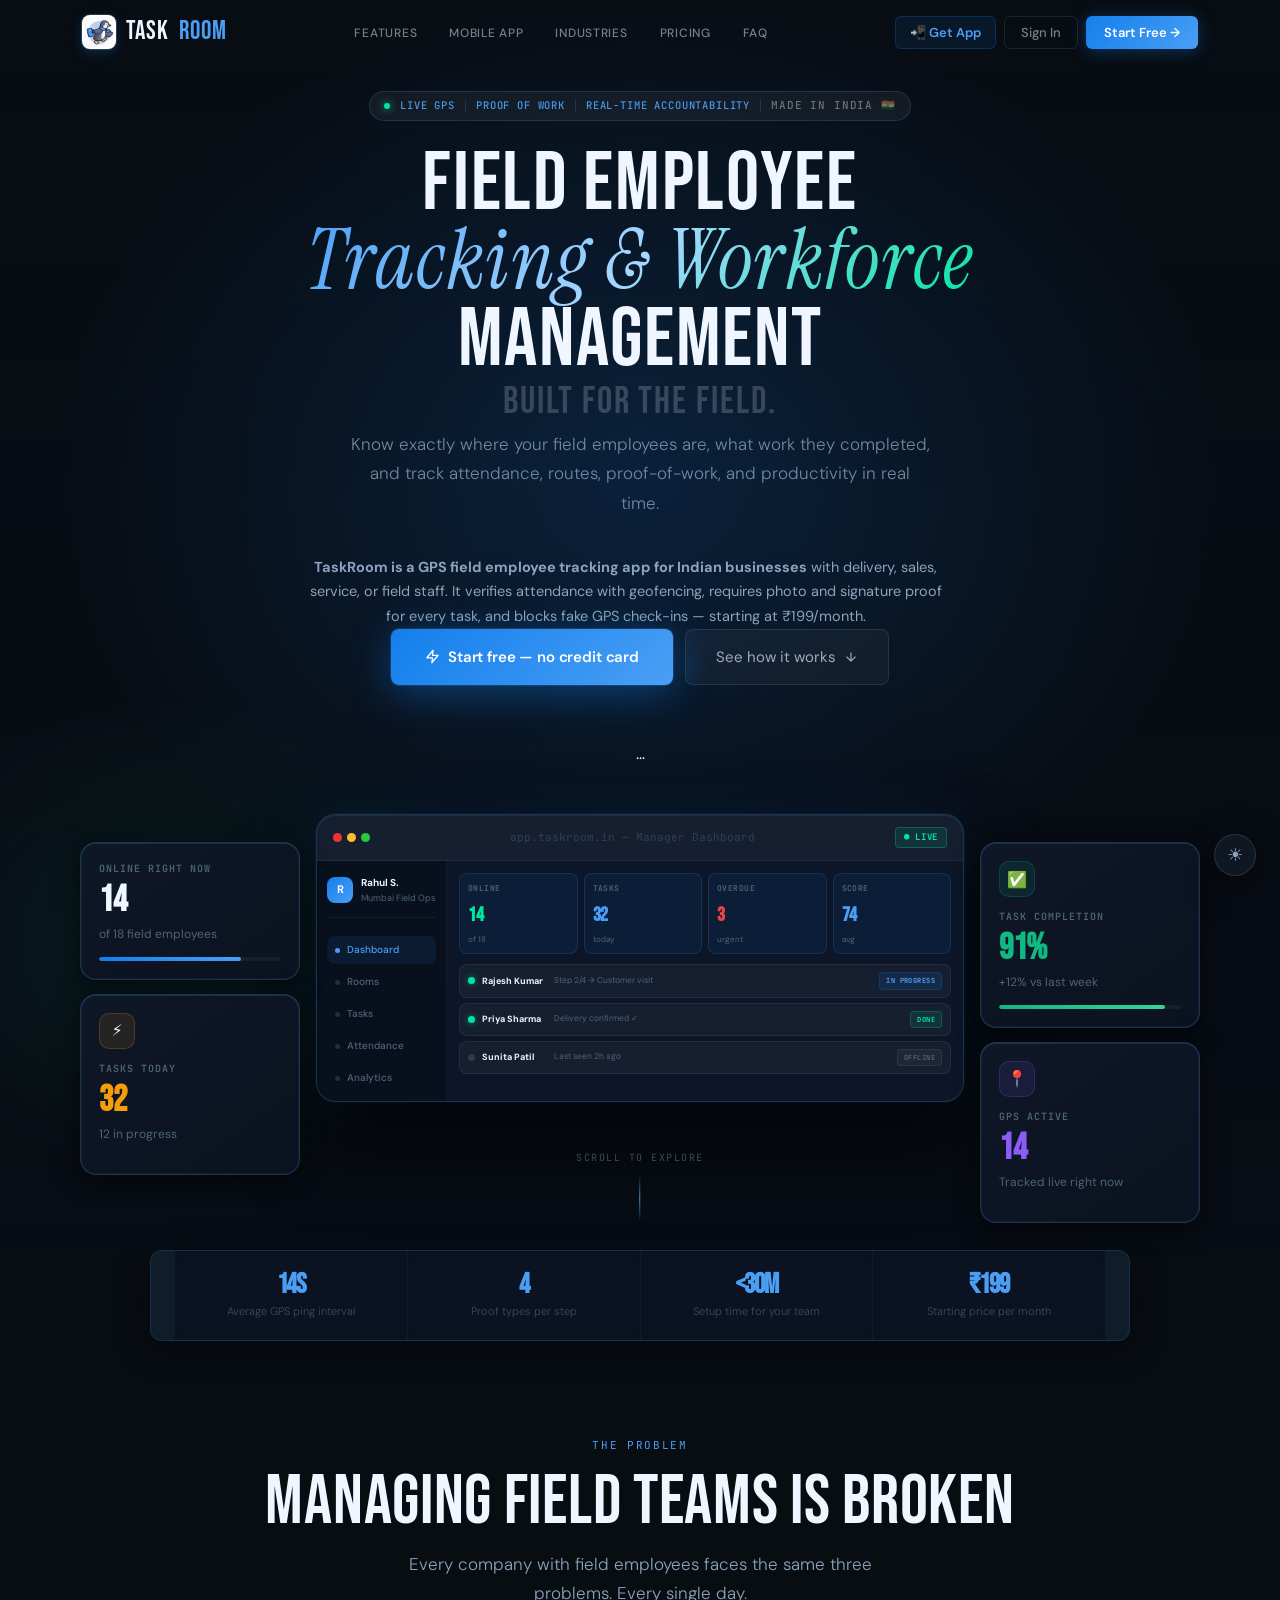
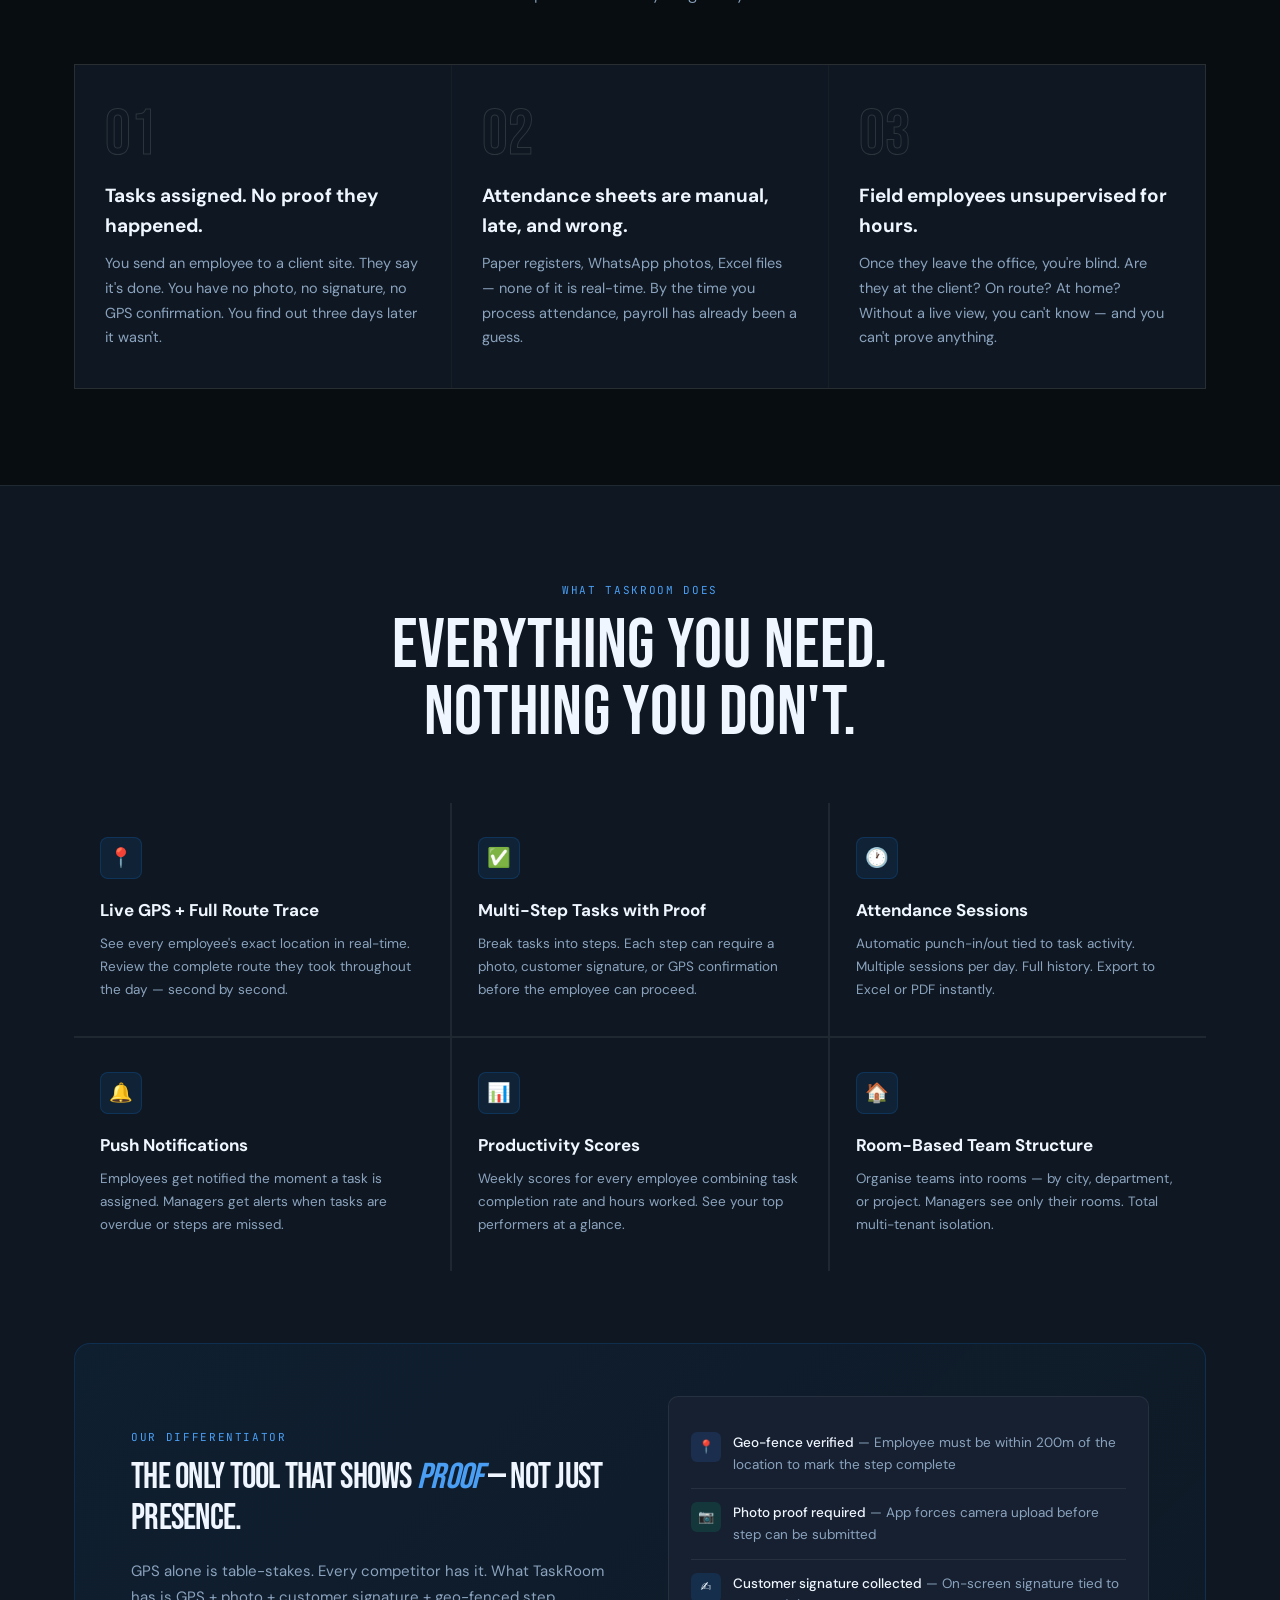
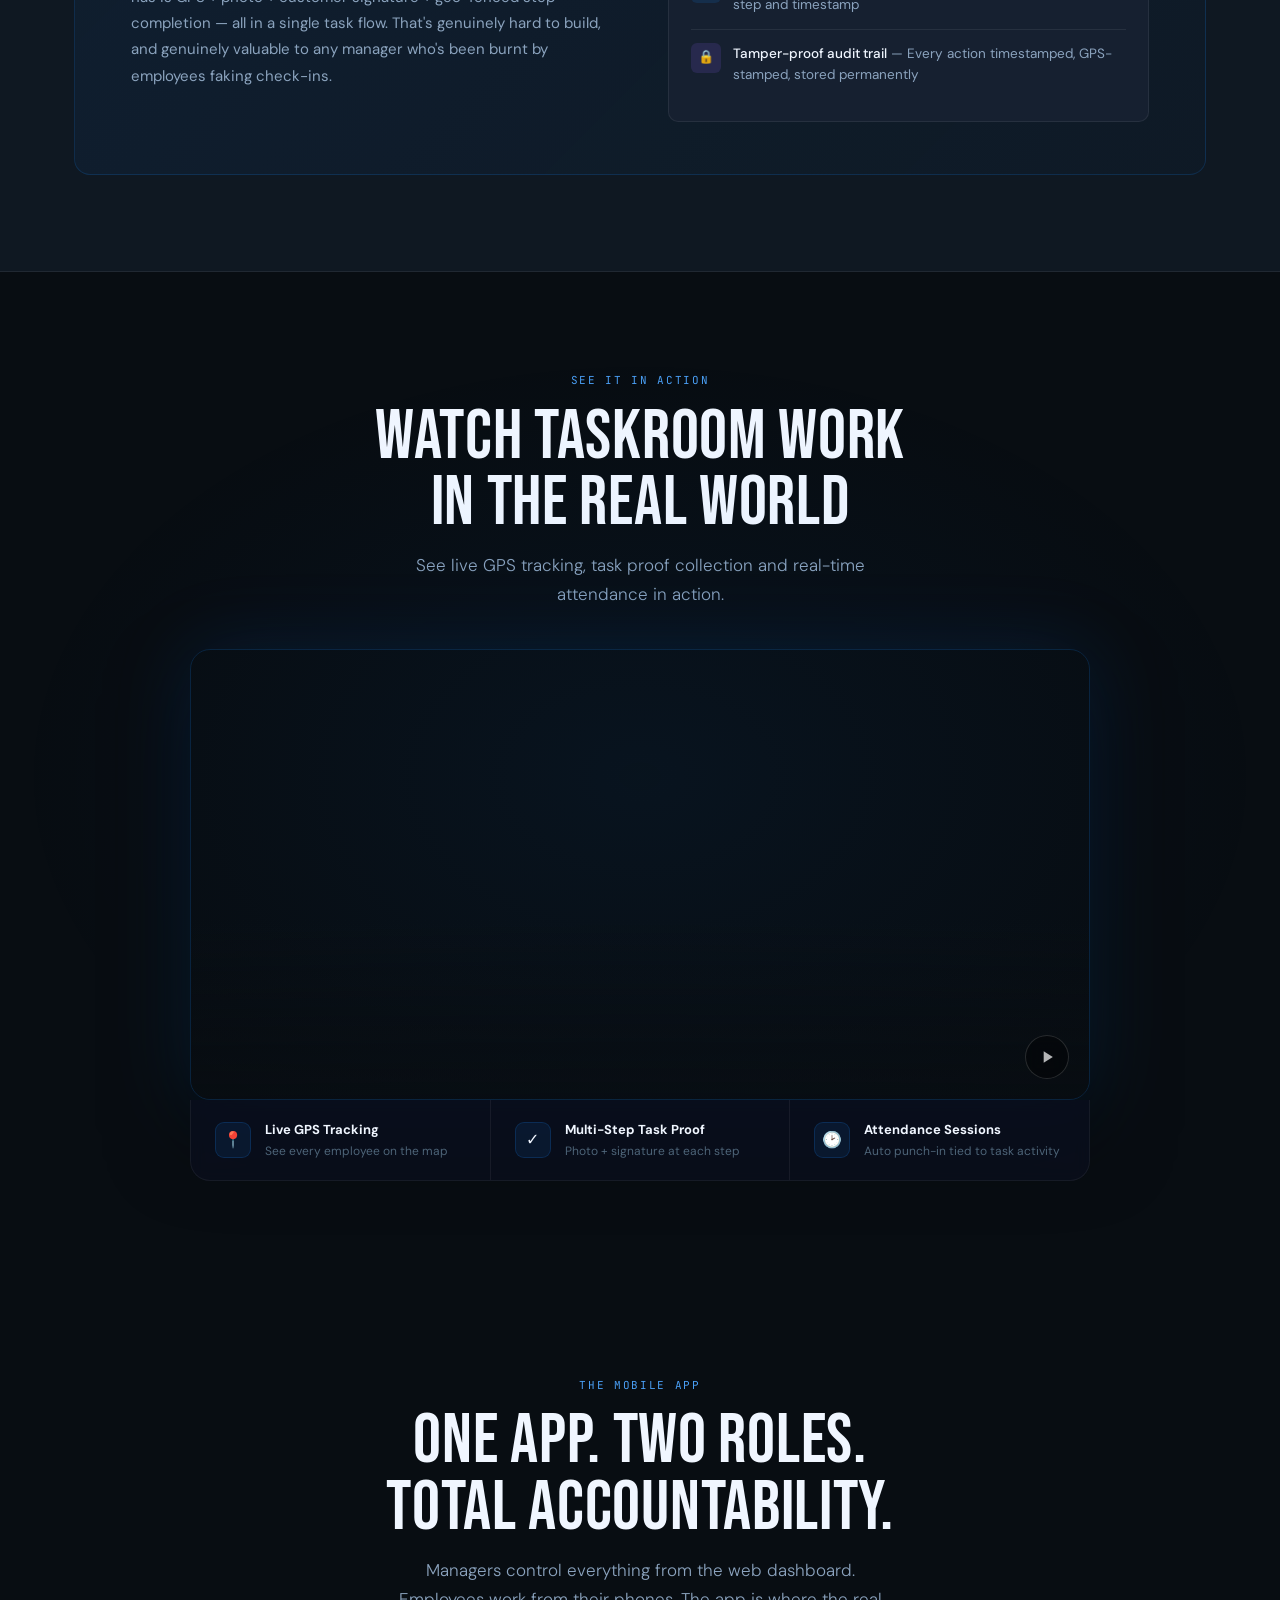
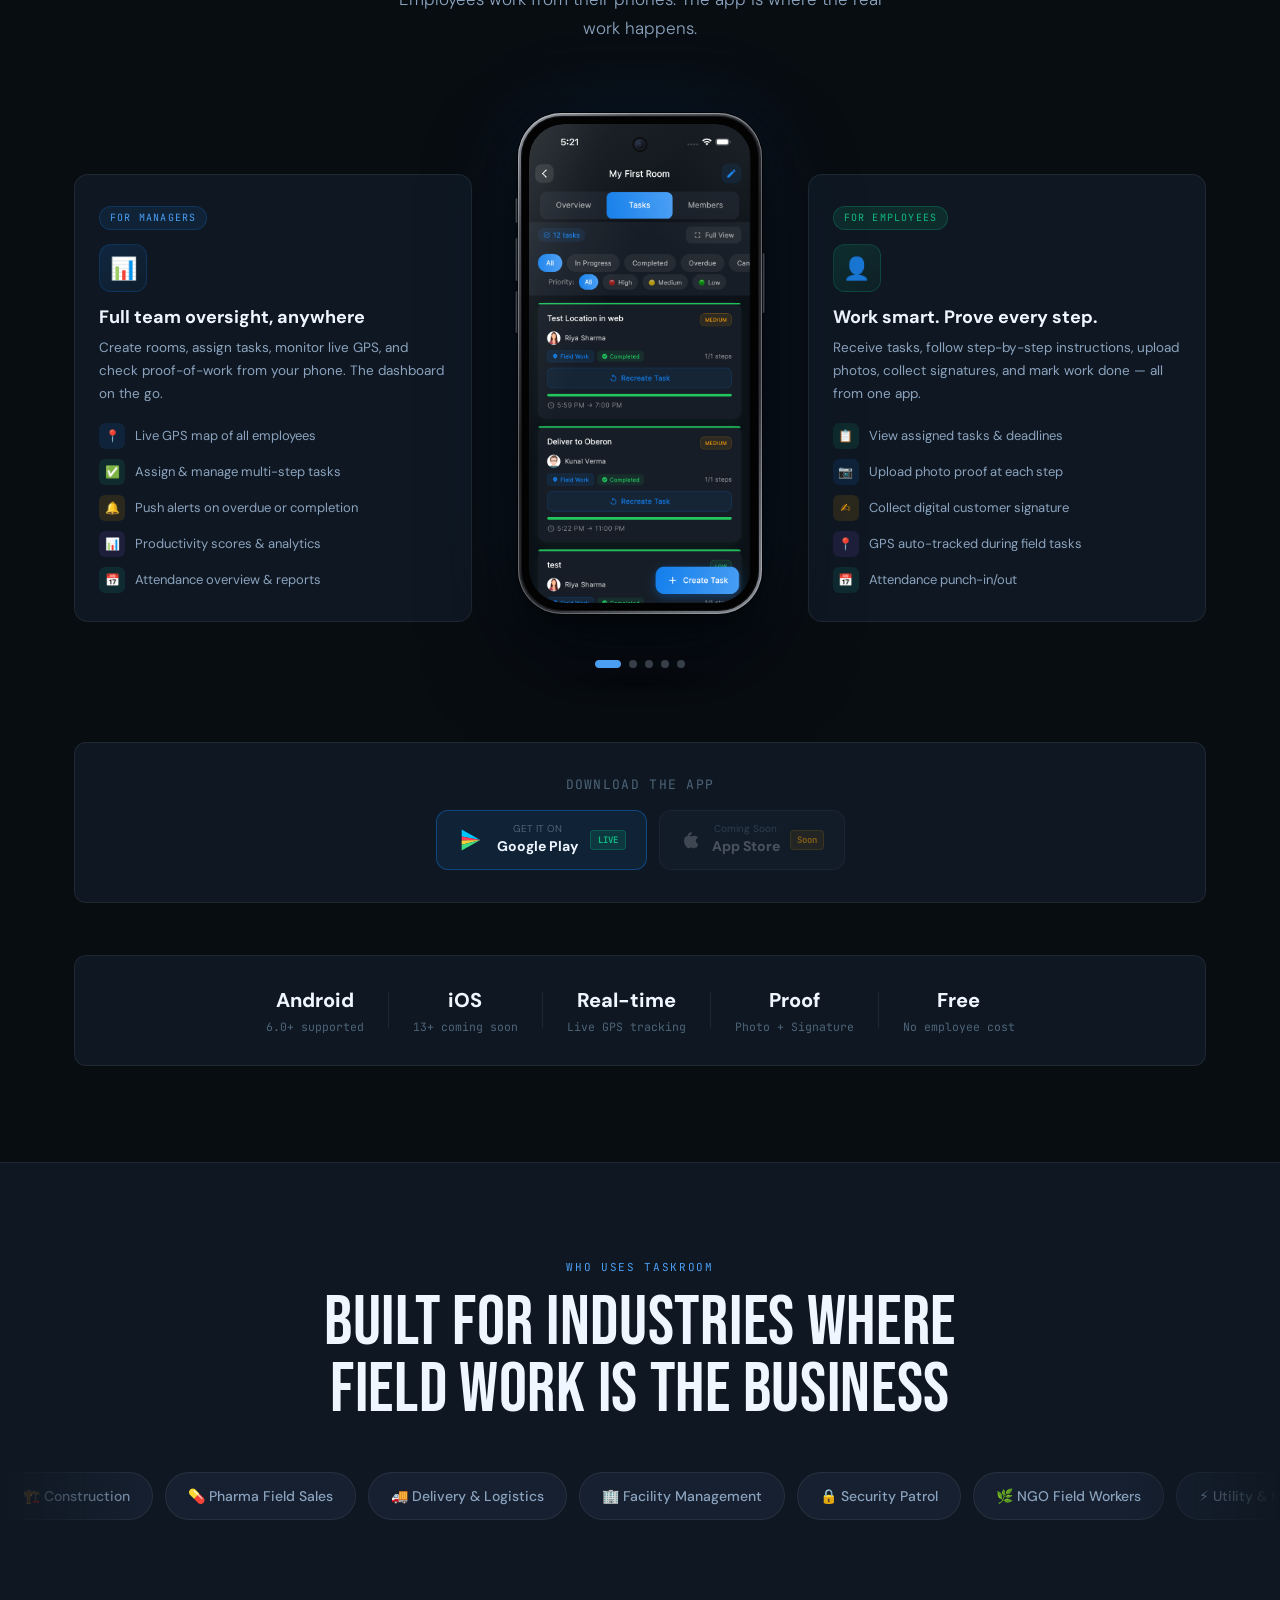
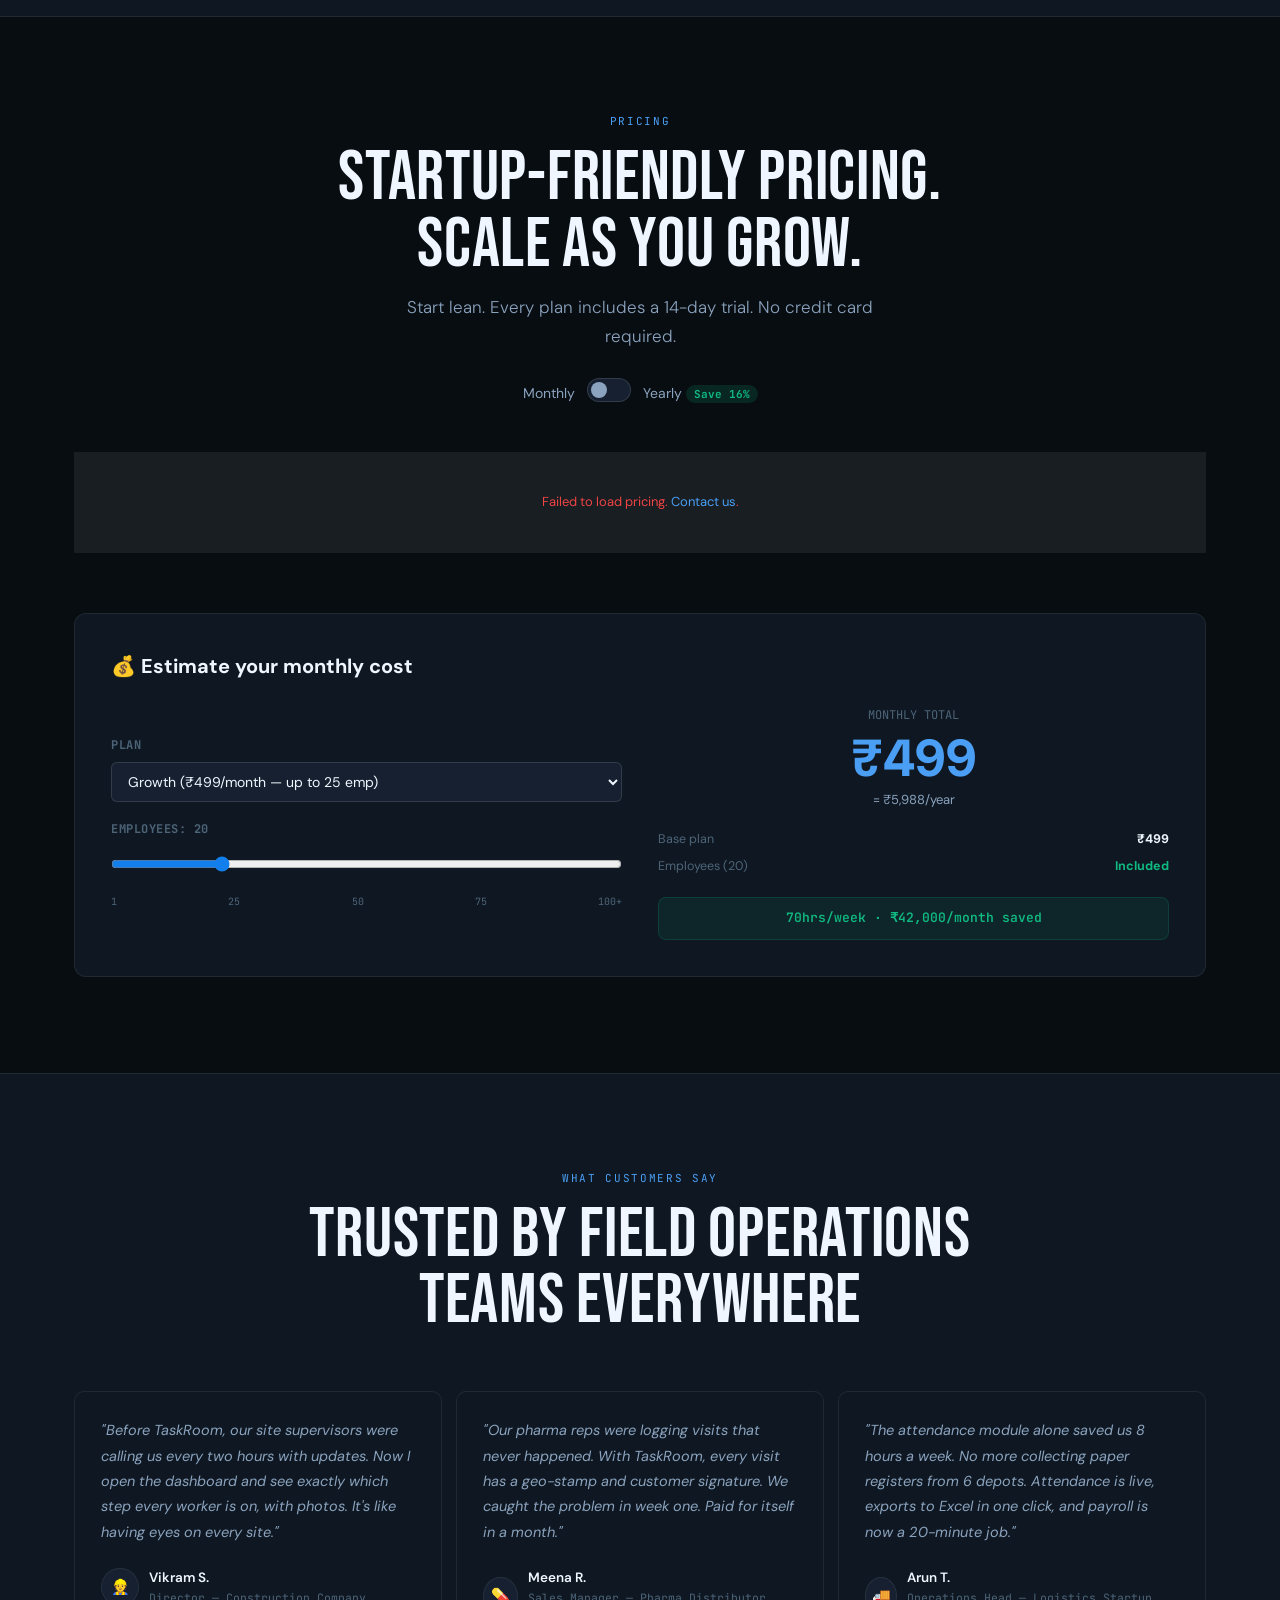
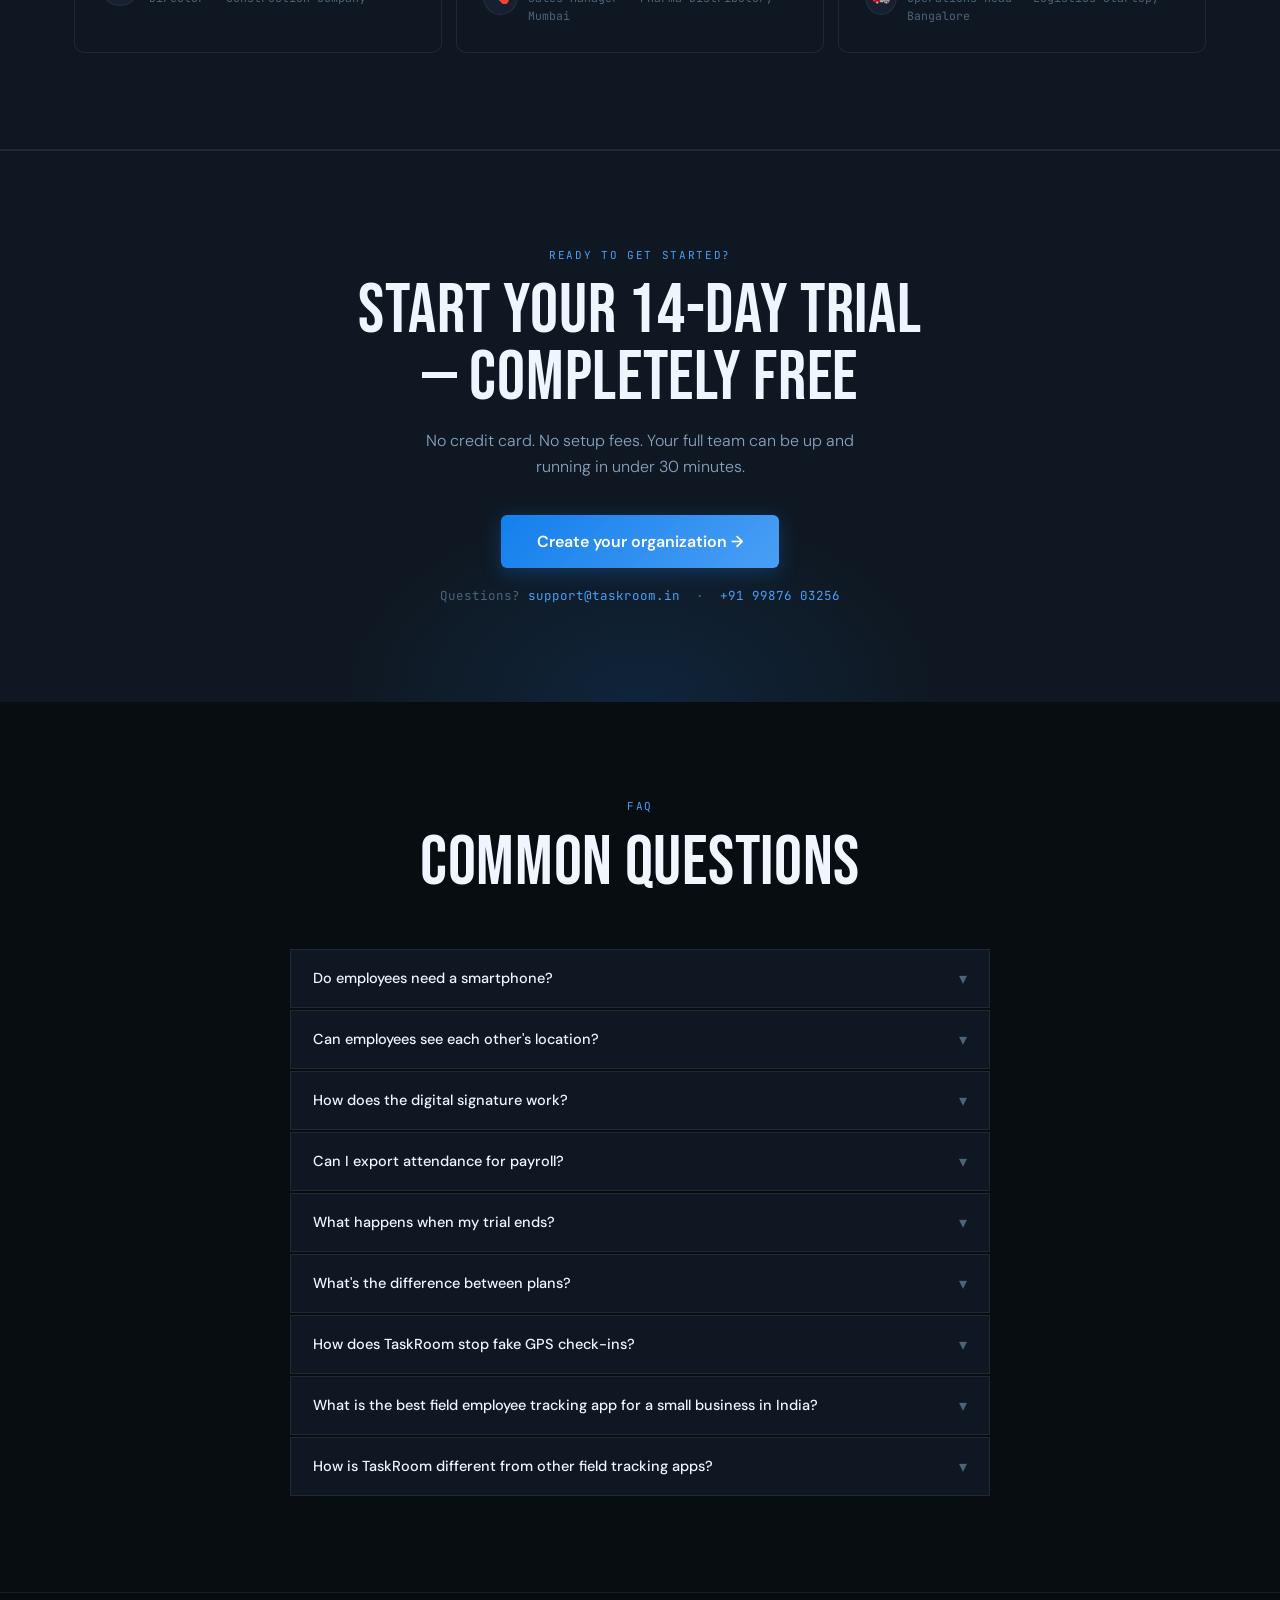
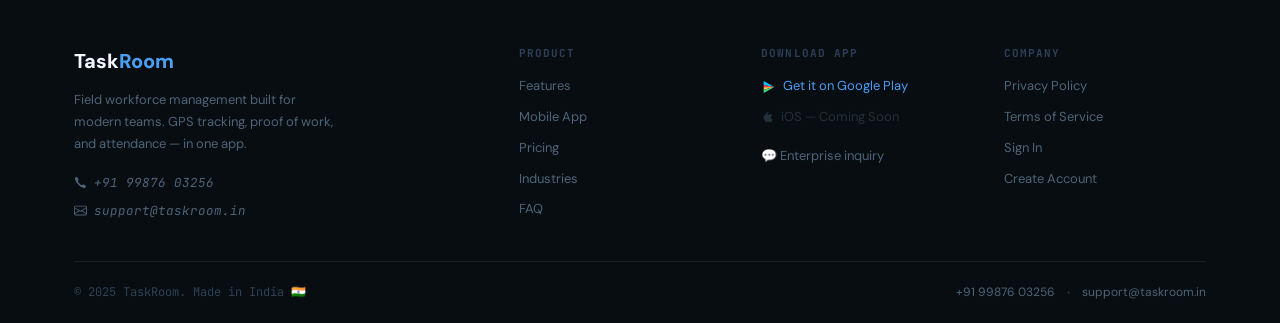
==== commit 6f70e07f: "added corosel + realistic mobile design for showing app ss" ====
--- a/index.html
+++ b/index.html
@@ -205,6 +205,8 @@
   <link rel="stylesheet" href="assets/css/landing.css">
   <link rel="stylesheet" href="assets/css/dashboard.css">
   <link rel="stylesheet" href="assets/css/patch.css">
+  <link rel="stylesheet" href="assets/css/tasks.css">
+  <link rel="stylesheet" href="assets/css/phone.css">
 
 </head>
 
@@ -561,33 +563,49 @@
           </ul>
         </div>
 
-        <!-- Phone mockup -->
-        <div class="l-app-phone-wrap" aria-hidden="true">
-          <div class="l-app-phone">
-            <div class="l-app-phone-notch"></div>
-            <div class="l-app-phone-screen">
-              <div class="l-app-screen-hdr">
-                <div style="font-size:11px;font-weight:700;color:var(--text)">TaskRoom</div>
-                <div style="display:flex;gap:5px;align-items:center"><div style="width:6px;height:6px;border-radius:50%;background:var(--green);box-shadow:0 0 4px var(--green)"></div><div style="font-size:9px;color:var(--green)">Live</div></div>
-              </div>
-              <div class="l-app-task-card">
-                <div style="font-size:10px;font-weight:700;margin-bottom:4px;color:var(--text)">Client Visit — Andheri</div>
-                <div style="font-size:9px;color:var(--text2);margin-bottom:6px">Step 2 of 4 · Due 3:00 PM</div>
-                <div style="height:3px;background:rgba(255,255,255,.08);border-radius:2px;overflow:hidden"><div style="width:50%;height:100%;background:var(--primary);border-radius:2px"></div></div>
-              </div>
-              <div class="l-app-steps">
-                <div class="l-app-step done">✓ Reached Location</div>
-                <div class="l-app-step active">▶ Upload Photo Proof</div>
-                <div class="l-app-step pend">○ Collect Signature</div>
-                <div class="l-app-step pend">○ Mark Complete</div>
-              </div>
-              <div class="l-app-actions">
-                <div class="l-app-action-btn">📷 Upload Photo</div>
-                <div class="l-app-action-btn">✍️ Get Signature</div>
+        <!-- Phone mockup — screenshots: assets/app-screen-1.png … app-screen-4.png (slideshow: assets/js/phone-slider.js) -->
+        <div class="l-app-phone-wrap">
+          <figure class="tr-phone" role="img" aria-label="TaskRoom mobile app screenshot">
+            <span class="tr-btn tr-btn-action"></span><span class="tr-btn tr-btn-vol-up"></span><span class="tr-btn tr-btn-vol-dn"></span><span class="tr-btn tr-btn-power"></span>
+            <div class="tr-phone-frame">
+              <div class="tr-phone-bezel">
+                <div class="tr-phone-screen">
+                  <div class="tr-slides" data-interval="3200" data-v="1">
+                    <img class="tr-slide" data-base="assets/app-screen-1,assets/app-screenshot" alt="TaskRoom app — Today's task with steps" width="1080" height="2340" decoding="async" draggable="false">
+                    <img class="tr-slide" data-base="assets/app-screen-2" alt="TaskRoom app — Arriving at the destination with GPS check" width="1080" height="2340" decoding="async" draggable="false">
+                    <img class="tr-slide" data-base="assets/app-screen-3" alt="TaskRoom app — Photo and signature proof" width="1080" height="2340" decoding="async" draggable="false">
+                    <img class="tr-slide" data-base="assets/app-screen-4" alt="TaskRoom app — Manager live location map" width="1080" height="2340" decoding="async" draggable="false">
+                    <img class="tr-slide" data-base="assets/app-screen-5" alt="TaskRoom app — Completed task with all proofs" width="1080" height="2340" decoding="async" draggable="false">
+                    <img class="tr-slide" data-base="assets/app-screen-6" alt="TaskRoom app — Attendance punch-in" width="1080" height="2340" decoding="async" draggable="false">
+                  </div>
+                  <!-- built-in preview, shown only until the screenshot file exists -->
+                  <div class="tr-phone-fallback" aria-hidden="true">
+                    <div class="l-app-screen-hdr">
+                      <div style="font-size:11px;font-weight:700;color:var(--text)">TaskRoom</div>
+                      <div style="display:flex;gap:5px;align-items:center"><div style="width:6px;height:6px;border-radius:50%;background:var(--green);box-shadow:0 0 4px var(--green)"></div><div style="font-size:9px;color:var(--green)">Live</div></div>
+                    </div>
+                    <div class="l-app-task-card">
+                      <div style="font-size:10px;font-weight:700;margin-bottom:4px;color:var(--text)">Client Visit — Andheri</div>
+                      <div style="font-size:9px;color:var(--text2);margin-bottom:6px">Step 2 of 4 · Due 3:00 PM</div>
+                      <div style="height:3px;background:rgba(255,255,255,.08);border-radius:2px;overflow:hidden"><div style="width:50%;height:100%;background:var(--primary);border-radius:2px"></div></div>
+                    </div>
+                    <div class="l-app-steps">
+                      <div class="l-app-step done">✓ Reached Location</div>
+                      <div class="l-app-step active">▶ Upload Photo Proof</div>
+                      <div class="l-app-step pend">○ Collect Signature</div>
+                      <div class="l-app-step pend">○ Mark Complete</div>
+                    </div>
+                    <div class="l-app-actions">
+                      <div class="l-app-action-btn">📷 Upload Photo</div>
+                      <div class="l-app-action-btn">✍️ Get Signature</div>
+                    </div>
+                  </div>
+                  <span class="tr-phone-cam"></span>
+                  <span class="tr-phone-glare"></span>
+                </div>
               </div>
             </div>
-            <div class="l-app-phone-btn"></div>
-          </div>
+          </figure>
         </div>
 
         <!-- Employee card -->
@@ -939,7 +957,7 @@
           </div>
           <div class="page-hdr-actions">
             <button class="btn btn-ghost btn-sm" onclick="refreshDash()">🔄 Refresh</button>
-            <button class="btn btn-primary btn-sm manager-only" onclick="showPage('rooms',document.getElementById('nav-rooms'))">+ Create Task</button>
+            <button class="btn btn-primary btn-sm manager-only" onclick="openCreateTask()">+ Create Task</button>
           </div>
         </div>
         <div class="stat-grid" id="ov-stats">
@@ -1027,6 +1045,7 @@
         <div class="page-hdr">
           <div class="page-hdr-left"><h2>Tasks</h2><p>All tasks across your organization.</p></div>
           <div class="page-hdr-actions">
+            <button class="btn btn-primary btn-sm manager-only" onclick="openCreateTask()">+ Create Task</button>
             <select id="task-priority-filter" onchange="loadTasks(1)" aria-label="Filter by priority" style="background:var(--surface2);border:1px solid var(--border);border-radius:8px;padding:7px 12px;font-size:13px;color:var(--text)"><option value="">All Priority</option><option value="high">🔴 High</option><option value="medium">🟡 Medium</option><option value="low">🟢 Low</option></select>
           </div>
         </div>
@@ -1037,6 +1056,7 @@
           <div class="filter-tab" role="tab" onclick="setTaskFilter('completed',this)">Completed</div>
           <div class="filter-tab" role="tab" onclick="setTaskFilter('overdue',this)">Overdue</div>
           <div class="filter-tab" role="tab" onclick="setTaskFilter('cancelled',this)">Cancelled</div>
+          <div class="filter-tab" role="tab" onclick="setTaskFilter('expired',this)">Missed</div>
         </div>
         <div class="tbl-wrap">
           <div class="tbl-hdr">
@@ -1110,14 +1130,11 @@
         <div class="panel-sub"   id="tp-sub">Loading...</div>
       </div>
       <div style="display:flex;gap:7px;align-items:center">
+        <button class="btn btn-ghost btn-sm manager-only" id="tp-recreate-btn" onclick="openRecreateTask()" style="display:none">↻ Recreate</button>
+        <button class="btn btn-ghost btn-sm manager-only" id="tp-edit-btn" onclick="openEditTask()" style="display:none">✎ Edit</button>
         <button class="btn btn-danger btn-sm manager-only" id="tp-cancel-btn" onclick="cancelCurrentTask()" style="display:none">✕ Cancel Task</button>
         <div class="modal-close" onclick="closeTaskPanel()" role="button" tabindex="0" aria-label="Close panel">✕</div>
       </div>
-    </div>
-    <div id="tp-tabs" class="tab-nav" style="padding:0 22px;margin-bottom:0;display:none" role="tablist">
-      <button class="tab-btn active" role="tab" onclick="showTaskTab('info',this)">Info</button>
-      <button class="tab-btn" role="tab" onclick="showTaskTab('steps',this)">Steps</button>
-      <button class="tab-btn" role="tab" onclick="showTaskTab('gps',this)" id="tp-gps-tab" style="display:none">📍 GPS Route</button>
     </div>
     <div class="panel-body" id="tp-body"><div class="loading"><div class="spinner"></div></div></div>
   </aside>
@@ -1374,63 +1391,7 @@
   </div>
 </div>
 
-<!-- Create Task Wizard -->
-<div class="overlay" id="modal-create-task" role="dialog" aria-label="Create task" aria-modal="true">
-  <div class="modal modal-lg">
-    <div class="modal-hdr"><div><div class="modal-title">Create Task</div><div class="modal-sub" id="ct-room-sub">Assign a new task</div></div><div class="modal-close" onclick="closeM('modal-create-task')" role="button" tabindex="0" aria-label="Close">✕</div></div>
-    <div class="wizard-steps" role="list">
-      <div class="wz-step" role="listitem"><div class="wz-dot active" id="wz-dot-1">1</div><div class="wz-label active" id="wz-lbl-1">Details</div></div>
-      <div class="wz-step" role="listitem"><div class="wz-dot" id="wz-dot-2">2</div><div class="wz-label" id="wz-lbl-2">Steps</div></div>
-      <div class="wz-step" role="listitem"><div class="wz-dot" id="wz-dot-3">3</div><div class="wz-label" id="wz-lbl-3">Assign</div></div>
-    </div>
-    <div id="alert-create-task"></div>
-    <div class="wizard-page active" id="wz-page-1">
-      <div class="fg" id="fg-ct-title"><label for="ct-title">Task Title *</label><input type="text" id="ct-title" placeholder="e.g. Deliver Order to Site C" maxlength="120"><div class="f-err">Title is required</div></div>
-      <div class="fg"><label for="ct-note">Note / Instructions</label><textarea id="ct-note" rows="2" style="resize:vertical" placeholder="Extra instructions for employee…"></textarea></div>
-      <div class="form-row">
-        <div class="fg"><label for="ct-priority">Priority</label><select id="ct-priority"><option value="medium">🟡 Medium</option><option value="high">🔴 High</option><option value="low">🟢 Low</option></select></div>
-        <div class="fg" style="display:flex;align-items:flex-end"><label class="form-check w-full" style="margin:0"><input type="checkbox" id="ct-track"><div class="form-check-info"><h6>📍 Track GPS Location</h6><p>Ping every 30 seconds</p></div></label></div>
-      </div>
-      <div class="form-row">
-        <div class="fg" id="fg-ct-start"><label for="ct-start">Start Date &amp; Time *</label><input type="datetime-local" id="ct-start"><div class="f-err">Required</div></div>
-        <div class="fg" id="fg-ct-end"><label for="ct-end">End Date &amp; Time *</label><input type="datetime-local" id="ct-end"><div class="f-err">Required</div></div>
-      </div>
-      <div style="display:flex;justify-content:flex-end;margin-top:8px"><button type="button" class="btn btn-primary" onclick="wzNext(1)">Next: Add Steps →</button></div>
-    </div>
-    <div class="wizard-page" id="wz-page-2">
-      <div style="display:flex;align-items:center;justify-content:space-between;margin-bottom:12px"><div style="font-size:13px;font-weight:600;color:var(--text2)">Define task steps (at least 1)</div><button type="button" class="btn btn-ghost btn-sm" onclick="addTaskStep()">+ Add Step</button></div>
-      <div id="ct-steps-list"></div>
-      <div id="ct-steps-empty" style="text-align:center;padding:28px;color:var(--text3)"><div style="font-size:36px;margin-bottom:8px">📋</div><div style="font-size:13px">No steps yet. Click "+ Add Step" above.</div></div>
-      <div style="display:flex;justify-content:space-between;margin-top:14px"><button type="button" class="btn btn-ghost" onclick="wzBack(2)">← Back</button><button type="button" class="btn btn-primary" onclick="wzNext(2)">Next: Assign →</button></div>
-    </div>
-    <div class="wizard-page" id="wz-page-3">
-      <div style="font-size:13px;font-weight:600;color:var(--text2);margin-bottom:12px">Select employees for this task:</div>
-      <div style="display:flex;align-items:center;justify-content:space-between;margin-bottom:9px"><div style="font-size:12.5px;color:var(--text3)" id="ct-member-count">0 members</div><div style="display:flex;gap:5px"><button type="button" class="btn btn-ghost btn-sm" onclick="ctSelectAll()">All</button><button type="button" class="btn btn-ghost btn-sm" onclick="ctClearAll()">Clear</button></div></div>
-      <div class="member-select-list" id="ct-members-list"><div class="loading"><div class="spinner"></div></div></div>
-      <div style="display:flex;justify-content:space-between;margin-top:14px;align-items:center"><button type="button" class="btn btn-ghost" onclick="wzBack(3)">← Back</button><div style="display:flex;gap:8px;align-items:center"><div style="font-size:12.5px;color:var(--text2)" id="ct-selected-info">None selected</div><button type="button" class="btn btn-primary" id="btn-create-task" onclick="submitCreateTask()">🚀 Create Task</button></div></div>
-    </div>
-  </div>
-</div>
-
-<!-- GPS Map -->
-<div class="overlay" id="modal-gps" role="dialog" aria-label="GPS route map" aria-modal="true">
-  <div class="modal modal-full" style="padding:0;overflow:hidden;border-radius:var(--r3)">
-    <div style="padding:18px 22px;border-bottom:1px solid var(--border);display:flex;align-items:center;justify-content:space-between;background:var(--surface)">
-      <div><div class="modal-title" id="gps-modal-title">GPS Route Trace</div><div class="modal-sub" id="gps-modal-sub">Full route history</div></div>
-      <div style="display:flex;gap:8px;align-items:center">
-        <div id="gps-trace-stats" class="gps-trace-info"></div>
-        <div class="modal-close" onclick="closeM('modal-gps');stopMap()" role="button" tabindex="0" aria-label="Close">✕</div>
-      </div>
-    </div>
-    <div class="map-modal-body" style="position:relative">
-      <div id="map-container" aria-label="GPS route map"></div>
-      <div class="map-overlay-controls">
-        <button class="map-ctrl-btn" onclick="mapFitBounds()">⊞ Fit</button>
-        <button class="map-ctrl-btn" onclick="mapToggleSatellite()">🛰️ Satellite</button>
-      </div>
-    </div>
-  </div>
-</div>
+<!-- Create / edit / recreate task, location picker, live map: injected by assets/js/tasks.js -->
 
 <!-- Lightbox -->
 <div id="lightbox" role="dialog" aria-label="Image viewer" aria-modal="true">
@@ -1469,6 +1430,8 @@
 <script src="assets/js/landing.js"></script>
 <script src="assets/js/auth.js"></script>
 <script src="assets/js/dashboard.js"></script>
+<script src="assets/js/tasks.js"></script>
+<script src="assets/js/phone-slider.js" defer></script>
 
 <script>
 /* ── App Init ────────────────────────────────────────────────── */
@@ -1519,4 +1482,4 @@
 </script>
 
 </body>
-</html>
+</html>
--- a/assets/css/patch.css
+++ b/assets/css/patch.css
@@ -701,4 +701,59 @@
   .l-calc-grid   { grid-template-columns: 1fr !important; gap:20px !important; }
   .l-app-split   { grid-template-columns: 1fr !important; }
   div[style*="grid-template-columns:1fr 1fr"] { grid-template-columns: 1fr !important; }
-}+}
+
+/* ══════════════════════════════════════════════════════════
+   §38  DASHBOARD POLISH — nav accent, avatar consistency,
+        card hover lift, mobile badge parity (admin-panel look)
+══════════════════════════════════════════════════════════ */
+
+/* Active sidebar item gets a left accent bar, like the admin panel */
+.sb-item { position: relative; }
+.sb-item.active::before {
+  content: ''; position: absolute; left: -6px; top: 50%; transform: translateY(-50%);
+  width: 3px; height: 18px; border-radius: 0 3px 3px 0; background: var(--primary);
+}
+[data-theme="light"] .sb-item.active::before { background: var(--primary); }
+
+/* Sidebar toggle button: smooth rotate + no layout jump between ☰ / ✕ */
+#sb-toggle { transition: transform .18s ease, background .15s; width: 36px; text-align: center; }
+#sb-toggle:active { transform: scale(.92); }
+
+/* Avatar: consistent ring + smoother image fade-in everywhere (sidebar, tables, cards, panels) */
+.avatar, .sb-avatar {
+  box-shadow: 0 0 0 1px var(--border2);
+}
+.avatar img, .sb-avatar img { animation: avatarFadeIn .2s ease; }
+@keyframes avatarFadeIn { from { opacity: 0; } to { opacity: 1; } }
+
+/* Card + room-card + stat-card hover lift, unified (matches admin panel row/card hover feel) */
+.card, .org-card, .plan-card { transition: border-color var(--transition), box-shadow .2s, transform .2s; }
+.card:hover, .org-card:hover { border-color: var(--border2); }
+.room-card:hover { box-shadow: 0 10px 36px rgba(0,0,0,.45); }
+.today-task:hover, .qa-item:hover, .emp-ac:hover, .score-row:hover {
+  box-shadow: 0 4px 16px rgba(0,0,0,.25);
+}
+.emp-ac { transition: box-shadow .18s, border-color .18s; }
+
+/* Mobile bottom nav: mirror the sidebar's red task badge so counts stay in sync everywhere */
+.mob-nav-item { position: relative; }
+.mob-nav-badge {
+  position: absolute; top: 2px; right: calc(50% - 20px); min-width: 15px; height: 15px;
+  border-radius: 99px; background: var(--red); color: #fff; font-size: 9px; font-weight: 800;
+  display: flex; align-items: center; justify-content: center; padding: 0 3px;
+  border: 2px solid var(--bg); line-height: 1;
+}
+
+/* Nav items: slightly larger tap targets + smoother active swap on mobile */
+@media (max-width: 768px) {
+  .sb-item { padding: 10px 12px; }
+  .mob-nav-item { padding: 6px 2px; }
+  .mob-nav-item .mob-ico { transition: transform .15s, color .15s; }
+}
+
+/* Table rows: subtle left accent on hover to match sidebar nav language */
+tr.task-row:hover { box-shadow: inset 3px 0 0 var(--primary); }
+
+/* Org avatar + sidebar avatar: ensure <img> always fills the rounded box (safety net) */
+.org-avatar img, .sb-avatar img { width: 100%; height: 100%; object-fit: cover; display: block; }
--- a/assets/css/tasks.css
+++ b/assets/css/tasks.css
@@ -0,0 +1,281 @@
+/* ═══════════════════════════════════════════════════════════════
+   TASKROOM — TASKS (create / edit / recreate / details / live map)
+   Uses design tokens from tokens.css only (no raw theme colours
+   except map-marker palette that mirrors the Flutter app).
+═══════════════════════════════════════════════════════════════ */
+
+.badge-expired { background: rgba(168,85,247,.14); color: #c084fc; }
+
+/* ── Full-screen views ─────────────────────────────────────── */
+.tk-view { position: fixed; inset: 0; z-index: 600; background: var(--bg); display: none; flex-direction: column; }
+.tk-view.open { display: flex; }
+.tk-view-hdr { display: flex; align-items: center; gap: 12px; padding: 12px 18px; border-bottom: 1px solid var(--border); background: var(--surface); flex-shrink: 0; }
+.tk-view-hdr .tk-ttl { flex: 1; min-width: 0; text-align: center; }
+.tk-view-hdr h3 { font-size: 16px; font-weight: 800; letter-spacing: -.3px; }
+.tk-view-hdr p { font-size: 12px; color: var(--text3); margin-top: 1px; }
+.tk-view-body { flex: 1; overflow-y: auto; padding: 18px 14px 40px; }
+.tk-wrap { max-width: 780px; margin: 0 auto; }
+.tk-view-ftr { padding: 12px 18px; border-top: 1px solid var(--border); background: var(--surface); flex-shrink: 0; }
+.tk-view-ftr .btn { width: 100%; max-width: 780px; display: flex; margin: 0 auto; padding: 14px; font-size: 15px; justify-content: center; }
+
+/* ── Cards / labels ────────────────────────────────────────── */
+.tk-card { background: var(--surface); border: 1px solid var(--border); border-radius: var(--r3); padding: 16px 18px 18px; margin-bottom: 12px; }
+.tk-card-hdr { display: flex; align-items: center; gap: 10px; margin-bottom: 14px; }
+.tk-card-ico { width: 30px; height: 30px; border-radius: 9px; background: var(--primary-mid); color: var(--primary-light); display: flex; align-items: center; justify-content: center; font-size: 14px; }
+.tk-card-hdr h4 { font-size: 14px; font-weight: 800; letter-spacing: -.2px; }
+.tk-pill { font-size: 11px; font-weight: 800; padding: 2px 9px; border-radius: 99px; background: var(--primary); color: #fff; }
+.tk-pill.green { background: var(--green); }
+.tk-lbl { font-size: 10px; font-weight: 800; letter-spacing: .7px; color: var(--text3); margin: 0 0 7px; text-transform: uppercase; display: block; }
+.tk-banner { display: flex; gap: 10px; align-items: flex-start; padding: 12px 14px; border-radius: var(--r2); background: var(--primary-subtle); border: 1px solid rgba(19,127,236,.22); color: var(--primary-light); font-size: 12.5px; font-weight: 600; line-height: 1.45; margin-bottom: 12px; }
+.tk-banner.amber { background: var(--amber-g); border-color: rgba(245,158,11,.25); color: var(--amber); }
+.tk-banner.green { background: var(--green-g); border-color: var(--green-b); color: var(--green); }
+.tk-banner.red   { background: var(--red-g); border-color: rgba(239,68,68,.25); color: var(--red); }
+
+/* ── Priority + schedule ───────────────────────────────────── */
+.tk-prio { display: grid; grid-template-columns: repeat(3, 1fr); gap: 8px; }
+.tk-prio button { padding: 10px; border-radius: 12px; border: 1px solid var(--border); background: var(--surface2); color: var(--text3); font-weight: 800; font-size: 12.5px; cursor: pointer; transition: all var(--transition); }
+.tk-prio button.sel[data-p="high"]   { color: var(--red);   border-color: var(--red);   background: var(--red-g); }
+.tk-prio button.sel[data-p="medium"] { color: var(--amber); border-color: var(--amber); background: var(--amber-g); }
+.tk-prio button.sel[data-p="low"]    { color: var(--green); border-color: var(--green); background: var(--green-g); }
+.tk-sched { display: grid; grid-template-columns: 1fr 1fr; gap: 10px; }
+.tk-sched .fg { margin: 0; }
+.tk-lock-note { font-size: 11px; color: var(--text3); margin-top: 5px; }
+
+/* ── Toggle rows ───────────────────────────────────────────── */
+.tk-toggle { display: flex; align-items: center; gap: 12px; padding: 12px 14px; border-radius: 16px; border: 1px solid var(--border); background: var(--surface2); cursor: pointer; margin-bottom: 10px; transition: all var(--transition); user-select: none; }
+.tk-toggle.on { border-color: var(--tk-c, var(--info)); background: color-mix(in srgb, var(--tk-c, var(--info)) 9%, transparent); }
+.tk-toggle .ico { width: 34px; height: 34px; border-radius: 10px; display: flex; align-items: center; justify-content: center; font-size: 16px; background: var(--surface3); flex-shrink: 0; }
+.tk-toggle.on .ico { background: color-mix(in srgb, var(--tk-c, var(--info)) 16%, transparent); }
+.tk-toggle .tx { flex: 1; min-width: 0; }
+.tk-toggle .tx b { display: block; font-size: 13px; font-weight: 800; color: var(--text2); }
+.tk-toggle.on .tx b { color: var(--tk-c, var(--info)); }
+.tk-toggle .tx span { font-size: 11.5px; color: var(--text3); }
+.tk-switch { width: 40px; height: 22px; border-radius: 99px; background: var(--surface4); position: relative; flex-shrink: 0; transition: background var(--transition); }
+.tk-switch::after { content: ''; position: absolute; top: 3px; left: 3px; width: 16px; height: 16px; border-radius: 50%; background: #fff; transition: transform var(--transition); }
+.tk-toggle.on .tk-switch { background: var(--tk-c, var(--info)); }
+.tk-toggle.on .tk-switch::after { transform: translateX(18px); }
+
+/* ── Voice note ────────────────────────────────────────────── */
+.tk-voice { display: flex; align-items: center; gap: 10px; padding: 11px 14px; border-radius: 14px; border: 1px dashed var(--border2); background: var(--surface2); }
+.tk-voice.rec { border-style: solid; border-color: var(--red); background: var(--red-g); }
+.tk-voice .tk-rec-dot { width: 10px; height: 10px; border-radius: 50%; background: var(--red); animation: tkPulse 1s infinite; }
+.tk-voice audio { flex: 1; height: 36px; min-width: 0; }
+.tk-voice .grow { flex: 1; font-size: 13px; font-weight: 600; color: var(--text2); }
+@keyframes tkPulse { 0%,100% { opacity: 1 } 50% { opacity: .25 } }
+
+/* ── Step rows (form) ──────────────────────────────────────── */
+.tk-step-empty { text-align: center; padding: 30px 14px; border-radius: 16px; border: 1px dashed rgba(19,127,236,.35); background: var(--primary-subtle); cursor: pointer; }
+.tk-step-empty b { display: block; color: var(--primary-light); font-size: 14px; margin-top: 6px; }
+.tk-step-empty span { font-size: 12px; color: var(--text3); }
+.tk-step-row { display: flex; align-items: center; gap: 10px; padding: 9px 10px; border-radius: 16px; margin-bottom: 8px; border: 1.5px solid color-mix(in srgb, var(--tk-c, var(--primary)) 28%, transparent); background: color-mix(in srgb, var(--tk-c, var(--primary)) 5%, transparent); }
+.tk-step-row.invalid { border-color: rgba(239,68,68,.5); }
+.tk-step-row.dragover { outline: 2px dashed var(--primary); }
+.tk-step-row.locked { opacity: .6; }
+.tk-step-num { width: 36px; height: 38px; border-radius: 10px; background: color-mix(in srgb, var(--tk-c, var(--primary)) 14%, transparent); color: var(--tk-c, var(--primary-light)); font-weight: 900; font-size: 15px; display: flex; align-items: center; justify-content: center; flex-shrink: 0; }
+.tk-step-main { flex: 1; min-width: 0; }
+.tk-step-main b { display: block; font-size: 13px; font-weight: 700; overflow: hidden; text-overflow: ellipsis; white-space: nowrap; }
+.tk-step-main small { font-size: 11px; font-weight: 700; color: var(--tk-c, var(--primary-light)); }
+.tk-step-main small.bad { color: var(--red); margin-left: 8px; }
+.tk-step-main small.edited { color: var(--amber); margin-left: 8px; }
+.tk-step-main small.new { color: var(--green); margin-left: 8px; }
+.tk-step-main small.lim { color: var(--amber); }
+.tk-step-main small.lock { color: var(--text3); }
+.tk-ibtn { width: 30px; height: 30px; border-radius: 8px; border: none; cursor: pointer; font-size: 13px; background: var(--primary-mid); color: var(--primary-light); display: inline-flex; align-items: center; justify-content: center; }
+.tk-ibtn.red { background: var(--red-g); color: var(--red); }
+.tk-ibtn.grey { background: var(--surface3); color: var(--text2); }
+.tk-ibtn:disabled { opacity: .35; cursor: not-allowed; }
+.tk-handle { cursor: grab; color: var(--text3); font-size: 18px; padding: 0 2px; user-select: none; }
+.tk-add-step { width: 100%; padding: 12px; border-radius: 14px; border: 1px solid rgba(19,127,236,.25); background: var(--primary-subtle); color: var(--primary-light); font-weight: 700; font-size: 13px; cursor: pointer; margin-top: 4px; }
+
+/* ── Members ───────────────────────────────────────────────── */
+.tk-members-bar { display: flex; align-items: center; justify-content: space-between; margin-bottom: 10px; font-size: 12px; color: var(--text3); }
+.tk-chip-btn { padding: 6px 12px; border-radius: 99px; border: none; cursor: pointer; font-size: 12px; font-weight: 700; background: var(--primary-mid); color: var(--primary-light); }
+.tk-chip-btn.red { background: var(--red-g); color: var(--red); }
+.tk-members .member-select-item { margin-bottom: 8px; }
+.tk-members { max-height: 340px; overflow-y: auto; }
+
+/* ── Sheets (step form / room picker) ──────────────────────── */
+.tk-sheet-ov { position: fixed; inset: 0; z-index: 640; background: rgba(0,0,0,.7); backdrop-filter: blur(6px); display: none; align-items: flex-end; justify-content: center; }
+.tk-sheet-ov.open { display: flex; }
+.tk-sheet { width: 100%; max-width: 620px; max-height: 94vh; background: var(--surface); border-radius: 28px 28px 0 0; display: flex; flex-direction: column; overflow: hidden; animation: tkUp .22s ease; }
+@media (min-width: 700px) { .tk-sheet-ov { align-items: center; } .tk-sheet { border-radius: 24px; } }
+@keyframes tkUp { from { transform: translateY(24px); opacity: .4 } to { transform: none; opacity: 1 } }
+.tk-sheet-hdr { display: flex; align-items: center; gap: 12px; padding: 16px 20px 12px; border-bottom: 1px solid var(--border); }
+.tk-sheet-hdr .ico { width: 36px; height: 36px; border-radius: 12px; background: var(--primary-mid); color: var(--primary-light); display: flex; align-items: center; justify-content: center; }
+.tk-sheet-hdr h4 { font-size: 15px; font-weight: 800; }
+.tk-sheet-hdr small { display: block; font-size: 11px; font-weight: 600; color: var(--green); }
+.tk-sheet-body { padding: 16px 20px 24px; overflow-y: auto; }
+.tk-sig-opts { display: flex; gap: 8px; flex-wrap: wrap; margin: 4px 0 14px 46px; }
+.tk-sig-opts button { padding: 7px 14px; border-radius: 99px; font-size: 12px; font-weight: 700; border: 1px solid var(--border2); background: var(--surface3); color: var(--text3); cursor: pointer; }
+.tk-sig-opts button.sel { background: var(--info); border-color: var(--info); color: #fff; }
+.tk-loc-card { display: flex; align-items: center; gap: 12px; padding: 13px 14px; border-radius: 16px; border: 1px solid var(--border2); background: var(--surface2); cursor: pointer; margin-top: 12px; }
+.tk-loc-card.set { border-color: var(--green); background: var(--green-g); }
+.tk-loc-card .ico { width: 38px; height: 38px; border-radius: 12px; background: var(--green-g); color: var(--green); display: flex; align-items: center; justify-content: center; font-size: 18px; }
+.tk-loc-card b { display: block; font-size: 13px; }
+.tk-loc-card small { font-size: 10.5px; font-family: var(--font-mono); color: var(--text3); }
+.tk-radius { display: flex; align-items: center; gap: 14px; margin-top: 14px; }
+.tk-radius .tx { flex: 1; font-size: 11.5px; color: var(--text3); }
+.tk-radius .tx b { display: block; font-size: 10px; letter-spacing: .5px; color: var(--text); margin-bottom: 3px; }
+.tk-radius input { width: 92px; text-align: center; font-weight: 800; }
+.tk-info-green { margin-top: 12px; font-size: 11.5px; line-height: 1.5; padding: 11px 12px; border-radius: 12px; background: var(--green-g); border: 1px solid var(--green-b); color: var(--green); }
+.tk-room-list { display: flex; flex-direction: column; gap: 8px; max-height: 50vh; overflow-y: auto; }
+.tk-room-item { padding: 11px 14px; border-radius: var(--r2); border: 1px solid var(--border); background: var(--surface2); cursor: pointer; display: flex; justify-content: space-between; align-items: center; gap: 8px; }
+.tk-room-item:hover { border-color: var(--primary); }
+
+/* ── Location picker ───────────────────────────────────────── */
+.tk-loc { z-index: 660; }
+.tk-loc-map { position: absolute; inset: 0; }
+.tk-loc-top { position: absolute; top: 12px; left: 12px; right: 12px; z-index: 700; display: flex; gap: 10px; align-items: flex-start; }
+.tk-fbtn { width: 44px; height: 44px; border-radius: 14px; border: none; background: var(--surface); color: var(--text); box-shadow: var(--shadow-sm); cursor: pointer; font-size: 18px; display: flex; align-items: center; justify-content: center; flex-shrink: 0; }
+.tk-fbtn.acc { color: var(--primary-light); }
+.tk-search { flex: 1; position: relative; }
+.tk-search input { width: 100%; height: 44px; border-radius: 14px; padding: 0 40px 0 14px; background: var(--surface); box-shadow: var(--shadow-sm); border: 1px solid var(--border); }
+.tk-search .x { position: absolute; right: 8px; top: 8px; width: 28px; height: 28px; border-radius: 50%; border: none; background: var(--surface3); color: var(--text2); cursor: pointer; }
+.tk-sugg { margin-top: 6px; background: var(--surface); border-radius: 16px; box-shadow: var(--shadow); max-height: 300px; overflow-y: auto; border: 1px solid var(--border); }
+.tk-sugg div { padding: 10px 14px; cursor: pointer; border-bottom: 1px solid var(--border); font-size: 13px; }
+.tk-sugg div:last-child { border-bottom: none; }
+.tk-sugg div:hover { background: var(--surface2); }
+.tk-sugg small { display: block; color: var(--text3); font-size: 11px; margin-top: 2px; }
+.tk-loc-ctl { position: absolute; right: 14px; bottom: 150px; z-index: 700; display: flex; flex-direction: column; gap: 8px; }
+.tk-loc-hint { position: absolute; left: 50%; top: 50%; transform: translate(-50%, -50%); z-index: 650; pointer-events: none; background: rgba(0,0,0,.65); color: #fff; padding: 9px 16px; border-radius: 99px; font-size: 13px; font-weight: 600; }
+.tk-loc-panel { position: absolute; left: 0; right: 0; bottom: 0; z-index: 700; background: var(--surface); border-radius: 28px 28px 0 0; padding: 18px 20px 22px; box-shadow: 0 -6px 24px rgba(0,0,0,.35); transform: translateY(110%); transition: transform .3s cubic-bezier(.2,.8,.2,1); }
+.tk-loc-panel.show { transform: none; }
+.tk-loc-panel .cap { font-size: 10px; font-weight: 800; letter-spacing: .8px; color: var(--green); }
+.tk-loc-panel .addr { font-size: 14px; font-weight: 700; margin: 5px 0 3px; }
+.tk-loc-panel .co { font-size: 11px; font-family: var(--font-mono); color: var(--text3); margin-bottom: 14px; }
+.tk-loc-panel .wrap { max-width: 640px; margin: 0 auto; }
+
+/* ── Details panel ─────────────────────────────────────────── */
+#task-panel { width: min(720px, 100vw); }
+.tk-hero { border-radius: var(--r3); padding: 18px; margin-bottom: 12px; color: #fff; background: linear-gradient(135deg, var(--tk-c, var(--primary)), color-mix(in srgb, var(--tk-c, var(--primary)) 35%, var(--surface))); }
+.tk-hero .pills { display: flex; flex-wrap: wrap; gap: 6px; margin-bottom: 10px; }
+.tk-hero .pills span { font-size: 10px; font-weight: 800; letter-spacing: .5px; padding: 3px 9px; border-radius: 99px; background: rgba(255,255,255,.2); }
+.tk-hero h3 { font-size: 20px; font-weight: 900; letter-spacing: -.4px; line-height: 1.25; }
+.tk-hero .rm { font-size: 12px; opacity: .85; margin-top: 6px; font-weight: 600; }
+.tk-emp { display: flex; align-items: center; gap: 12px; }
+.tk-emp .nm { flex: 1; min-width: 0; }
+.tk-emp .nm small { font-size: 10px; font-weight: 800; letter-spacing: .6px; color: var(--text3); }
+.tk-emp .nm b { display: block; font-size: 14px; }
+.tk-emp .nm span { font-size: 12px; color: var(--text3); }
+.tk-on { font-size: 11px; font-weight: 700; padding: 3px 9px; border-radius: 99px; }
+.tk-on.on { background: var(--green-g); color: var(--green); }
+.tk-on.off { background: var(--surface3); color: var(--text3); }
+.tk-times { display: grid; grid-template-columns: 1fr 1fr; gap: 10px; margin-bottom: 4px; }
+.tk-time { padding: 10px 12px; border-radius: 12px; background: var(--surface2); border: 1px solid var(--border); }
+.tk-time small { font-size: 10px; font-weight: 800; letter-spacing: .5px; color: var(--text3); }
+.tk-time b { display: block; font-size: 15px; margin-top: 3px; }
+.tk-time span { font-size: 11px; color: var(--text3); }
+.tk-prog-row { display: flex; justify-content: space-between; font-size: 12px; font-weight: 700; margin: 14px 0 7px; color: var(--text2); }
+.tk-prog { height: 8px; border-radius: 99px; background: var(--surface3); overflow: hidden; }
+.tk-prog i { display: block; height: 100%; border-radius: 99px; }
+.tk-tl { display: flex; align-items: center; gap: 8px; font-size: 12.5px; margin-top: 8px; }
+.tk-tl b { color: var(--text); }
+.tk-tl span { color: var(--text2); }
+.tk-loc-btns { display: grid; grid-template-columns: repeat(auto-fit, minmax(190px, 1fr)); gap: 10px; }
+.tk-loc-btn { display: flex; gap: 11px; align-items: center; padding: 12px 14px; border-radius: 14px; cursor: pointer; border: 1px solid color-mix(in srgb, var(--tk-c) 30%, transparent); background: color-mix(in srgb, var(--tk-c) 8%, transparent); text-align: left; color: var(--text); }
+.tk-loc-btn .ico { width: 36px; height: 36px; border-radius: 11px; background: color-mix(in srgb, var(--tk-c) 18%, transparent); display: flex; align-items: center; justify-content: center; font-size: 17px; }
+.tk-loc-btn b { display: block; font-size: 13px; color: var(--tk-c); }
+.tk-loc-btn small { font-size: 11px; color: var(--text3); }
+.tk-note { font-size: 11.5px; color: var(--text3); background: var(--surface2); padding: 9px 11px; border-radius: 10px; margin-top: 10px; line-height: 1.45; }
+.tk-audio { width: 100%; height: 40px; }
+
+/* step tiles */
+.tk-st { display: flex; gap: 12px; }
+.tk-st-rail { display: flex; flex-direction: column; align-items: center; }
+.tk-st-dot { width: 28px; height: 28px; border-radius: 50%; border: 1.5px solid var(--tk-c, var(--text3)); background: color-mix(in srgb, var(--tk-c, var(--text3)) 14%, transparent); color: var(--tk-c, var(--text3)); font-size: 11px; font-weight: 800; display: flex; align-items: center; justify-content: center; flex-shrink: 0; }
+.tk-st-dot.done { background: var(--tk-c); color: #fff; }
+.tk-st-dot.act { border-width: 2px; box-shadow: 0 0 10px color-mix(in srgb, var(--tk-c) 45%, transparent); }
+.tk-st-line { width: 2px; flex: 1; margin: 3px 0; background: var(--border2); }
+.tk-st-line.done { background: color-mix(in srgb, var(--tk-c) 35%, transparent); }
+.tk-st-box { flex: 1; min-width: 0; border-radius: 16px; border: 1px solid var(--border); background: var(--surface2); margin-bottom: 14px; }
+.tk-st:last-child .tk-st-box { margin-bottom: 0; }
+.tk-st-box.act { border-color: color-mix(in srgb, var(--tk-c) 40%, transparent); background: color-mix(in srgb, var(--tk-c) 6%, transparent); }
+.tk-st-head { display: flex; align-items: center; gap: 8px; padding: 12px; cursor: pointer; }
+.tk-st-head .tt { flex: 1; min-width: 0; }
+.tk-st-head .tt b { font-size: 13px; font-weight: 700; }
+.tk-st-head .tt b.dim { color: var(--text3); }
+.tk-st-head .tt small { display: block; font-size: 10.5px; color: var(--text3); margin-top: 3px; }
+.tk-field-tag { font-size: 9px; font-weight: 800; color: var(--green); background: var(--green-g); padding: 2px 6px; border-radius: 5px; margin-right: 6px; }
+.tk-st-pill { font-size: 10px; font-weight: 800; padding: 3px 9px; border-radius: 99px; color: var(--tk-c, var(--text3)); background: color-mix(in srgb, var(--tk-c, var(--text3)) 12%, transparent); }
+.tk-st-chev { color: var(--text3); transition: transform .2s; }
+.tk-st-box.open .tk-st-chev { transform: rotate(180deg); }
+.tk-st-body { display: none; padding: 0 12px 12px; }
+.tk-st-box.open .tk-st-body { display: block; }
+.tk-st-body hr { border: none; border-top: 1px solid var(--border); margin: 0 0 12px; }
+.tk-ev { margin-top: 12px; }
+.tk-ev .l { font-size: 10px; font-weight: 800; letter-spacing: .6px; margin-bottom: 6px; color: var(--tk-c); display: flex; align-items: center; gap: 6px; }
+.tk-ev .v { font-size: 12.5px; }
+.tk-ev img.ph { width: 100%; max-height: 220px; object-fit: cover; border-radius: 10px; cursor: zoom-in; display: block; }
+.tk-sig-box { display: flex; align-items: center; gap: 10px; background: var(--info-g); border-radius: 10px; padding: 9px 12px; }
+.tk-sig-box img { height: 38px; background: #fff; border-radius: 6px; padding: 3px; }
+.tk-chips { display: flex; align-items: center; flex-wrap: wrap; gap: 6px; margin-top: 12px; }
+.tk-chips .c { display: flex; flex-direction: column; align-items: center; padding: 5px 10px; border-radius: 10px; font-size: 10px; font-weight: 800; background: color-mix(in srgb, var(--tk-c) 10%, transparent); color: var(--tk-c); }
+.tk-chips .c i { font-style: normal; font-size: 9px; opacity: .8; font-weight: 700; }
+.tk-chips .ar { color: var(--text3); font-size: 12px; }
+.tk-miss { margin-top: 10px; padding: 10px 12px; border-radius: 10px; background: var(--red-g); border: 1px solid rgba(239,68,68,.2); color: var(--red); font-size: 12px; }
+.tk-miss b { display: block; margin-bottom: 3px; }
+.tk-overdue { margin-top: 10px; display: inline-flex; align-items: center; gap: 6px; font-size: 11px; font-weight: 700; color: var(--red); background: var(--red-g); border: 1px solid rgba(239,68,68,.25); padding: 5px 10px; border-radius: 8px; }
+.tk-link-btn { margin-left: 8px; padding: 5px 9px; border-radius: 8px; background: var(--green-g); color: var(--green); font-size: 12px; text-decoration: none; font-weight: 700; }
+
+/* ── Live / route map view ─────────────────────────────────── */
+.tk-map-view .tk-view-hdr { gap: 8px; }
+.tk-tabs { display: flex; gap: 4px; padding: 3px; border-radius: 12px; background: var(--surface2); border: 1px solid var(--border); }
+.tk-tabs button { border: none; background: none; padding: 8px 14px; border-radius: 9px; font-weight: 700; font-size: 12.5px; color: var(--text3); cursor: pointer; }
+.tk-tabs button.on { background: var(--primary); color: #fff; }
+.tk-tabs button.on.live { background: var(--green); }
+.tk-map-status { font-size: 12px; font-weight: 600; padding: 7px 18px; display: flex; align-items: center; gap: 8px; border-bottom: 1px solid var(--border); background: var(--surface); flex-shrink: 0; }
+.tk-map-status .dot { width: 8px; height: 8px; border-radius: 50%; background: var(--text3); }
+.tk-map-status.ok { color: var(--green); }
+.tk-map-status.ok .dot { background: var(--green); animation: tkPulse 1.2s infinite; }
+.tk-map-wrap { position: relative; flex: 1; min-height: 260px; }
+#tk-map { position: absolute; inset: 0; }
+.tk-map-msg { position: absolute; inset: 0; z-index: 900; display: none; flex-direction: column; gap: 10px; align-items: center; justify-content: center; text-align: center; padding: 20px; background: color-mix(in srgb, var(--bg) 88%, transparent); font-size: 13px; color: var(--text2); }
+.tk-map-msg.show { display: flex; }
+.tk-map-chip { position: absolute; top: 12px; left: 12px; z-index: 800; display: flex; gap: 6px; flex-wrap: wrap; }
+.tk-map-chip span { background: var(--surface); box-shadow: var(--shadow-sm); border-radius: 99px; padding: 6px 12px; font-size: 11.5px; font-weight: 800; display: inline-flex; align-items: center; gap: 6px; }
+.tk-map-chip .live { color: var(--green); }
+.tk-map-chip .live i { width: 8px; height: 8px; border-radius: 50%; background: var(--green); animation: tkPulse 1.2s infinite; }
+.tk-map-chip .acc { color: var(--text2); }
+.tk-map-ctl { position: absolute; top: 12px; right: 12px; z-index: 800; display: flex; flex-direction: column; gap: 6px; }
+.tk-map-ctl button { background: var(--surface); border: 1px solid var(--border); border-radius: 10px; padding: 8px 12px; font-size: 12px; font-weight: 700; color: var(--text); cursor: pointer; box-shadow: var(--shadow-sm); }
+.tk-legend { position: absolute; left: 12px; bottom: 12px; z-index: 800; background: rgba(255,255,255,.94); color: #111; border-radius: 12px; padding: 8px 10px; font-size: 10px; font-weight: 700; box-shadow: var(--shadow-sm); max-width: 150px; }
+.tk-legend .r { display: flex; align-items: center; gap: 6px; margin-top: 4px; }
+.tk-legend .sw { width: 10px; height: 10px; border-radius: 50%; flex-shrink: 0; }
+.tk-legend .fl { width: 10px; height: 10px; border-radius: 2px; flex-shrink: 0; }
+.tk-map-bottom { flex-shrink: 0; max-height: 40vh; overflow-y: auto; background: var(--surface); border-top: 1px solid var(--border); padding: 12px; }
+.tk-live-card { display: flex; align-items: center; gap: 12px; padding: 11px 13px; border-radius: 16px; border: 1px solid var(--green-b); background: var(--surface2); }
+.tk-live-card .nm { flex: 1; min-width: 0; }
+.tk-live-card b { font-size: 13px; }
+.tk-live-card small { display: block; font-size: 10.5px; color: var(--text3); }
+.tk-sm-chip { font-size: 10.5px; font-weight: 800; padding: 4px 9px; border-radius: 8px; color: var(--tk-c, var(--green)); background: color-mix(in srgb, var(--tk-c, var(--green)) 12%, transparent); border: 1px solid color-mix(in srgb, var(--tk-c, var(--green)) 24%, transparent); }
+.tk-sec { font-size: 10px; font-weight: 800; letter-spacing: .8px; color: var(--text3); margin: 12px 4px 6px; }
+.tk-mrow { display: flex; align-items: center; gap: 10px; padding: 9px 12px; border-radius: 12px; border: 1px solid var(--border); background: var(--surface2); margin-bottom: 6px; }
+.tk-mrow .n { width: 26px; height: 26px; border-radius: 50%; display: flex; align-items: center; justify-content: center; font-size: 11px; font-weight: 800; color: var(--tk-c); background: color-mix(in srgb, var(--tk-c) 14%, transparent); flex-shrink: 0; }
+.tk-mrow .t { flex: 1; min-width: 0; }
+.tk-mrow .t b { font-size: 12px; display: block; }
+.tk-mrow .t small { font-size: 10px; color: var(--text3); }
+.tk-stats { display: grid; grid-template-columns: repeat(3, 1fr); gap: 8px; }
+.tk-stats div { text-align: center; padding: 10px 6px; border-radius: 12px; border: 1px solid var(--border); background: var(--surface2); }
+.tk-stats b { display: block; font-size: 17px; font-weight: 800; }
+.tk-stats small { font-size: 9px; letter-spacing: .7px; color: var(--text3); font-weight: 700; }
+.tk-tbar { margin: 12px 4px 4px; position: relative; height: 16px; }
+.tk-tbar .bar { position: absolute; top: 6px; left: 0; right: 0; height: 4px; border-radius: 3px; background: linear-gradient(90deg, var(--primary), color-mix(in srgb, var(--primary) 35%, transparent)); }
+.tk-tbar .e { position: absolute; top: 4px; width: 8px; height: 8px; border-radius: 50%; }
+.tk-tbar .s { position: absolute; top: 2px; width: 12px; height: 12px; border-radius: 50%; border: 2px solid var(--surface); transform: translateX(-50%); }
+.tk-tbar-lbl { display: flex; justify-content: space-between; font-size: 9px; color: var(--text3); margin: 0 4px 4px; }
+
+/* proofs gallery */
+.tk-proofs { display: grid; grid-template-columns: repeat(auto-fill, minmax(120px, 1fr)); gap: 10px; }
+.tk-proof { border-radius: 12px; overflow: hidden; border: 1px solid var(--border); background: var(--surface2); cursor: pointer; }
+.tk-proof img { width: 100%; height: 96px; object-fit: cover; display: block; }
+.tk-proof.sig img { object-fit: contain; background: #fff; padding: 6px; }
+.tk-proof span { display: block; padding: 6px 8px; font-size: 11px; font-weight: 700; color: var(--text2); white-space: nowrap; overflow: hidden; text-overflow: ellipsis; }
+/* Google Maps info windows / controls inside the dark UI */
+.gm-style .gm-style-iw-c { border-radius: 12px !important; }
+
+@media (max-width: 640px) {
+  .tk-sched, .tk-times { grid-template-columns: 1fr; }
+  .tk-view-hdr { padding: 10px 12px; }
+  .tk-tabs button { padding: 7px 10px; font-size: 12px; }
+  .tk-loc-ctl { bottom: 190px; }
+}
--- a/assets/css/phone.css
+++ b/assets/css/phone.css
@@ -0,0 +1,136 @@
+/* ═══════════════════════════════════════════════════════════════
+   TASKROOM — REALISTIC PHONE FRAME (landing page, "Mobile App" section)
+
+   Put your screenshots at:  assets/app-screen-1.png, app-screen-2.png, app-screen-3.png …
+   (.jpg / .jpeg / .webp also work). They play as a slideshow — see assets/js/phone-slider.js
+
+   • Each screenshot fills the screen edge-to-edge (object-fit: cover,
+     anchored to the top), so it can never stretch or leave gaps.
+   • Use a FULL-SCREEN phone screenshot (not cropped). Most modern phones
+     are 9:19.5 – 9:20. If yours differs, change --tr-ratio below.
+   • Until the file exists, a built-in mock screen is shown instead.
+═══════════════════════════════════════════════════════════════ */
+
+.l-app-split { align-items: center; }                 /* centre the taller phone between the two cards */
+
+.l-app-phone-wrap { position: relative; padding: 14px 18px 30px; }
+.l-app-phone-wrap::after {                            /* soft ground shadow under the phone */
+  content: ''; position: absolute; left: 50%; bottom: 6px; width: 70%; height: 22px; transform: translateX(-50%);
+  background: radial-gradient(ellipse at center, rgba(0,0,0,.55), transparent 70%); filter: blur(6px); pointer-events: none;
+}
+
+.tr-phone {
+  --tr-w: clamp(212px, 19vw, 252px);
+  --tr-ratio: 9 / 19.5;                               /* ← your screenshot's width / height */
+  --tr-metal: 3px;                                    /* thickness of the metal rim */
+  --tr-bezel: 8px;                                    /* thickness of the black glass bezel */
+  position: relative; width: var(--tr-w); margin: 0; flex-shrink: 0;
+}
+
+/* metal rim (titanium / graphite) */
+.tr-phone-frame {
+  position: relative; padding: var(--tr-metal); border-radius: 44px;
+  background:
+    linear-gradient(135deg, #9096a0 0%, #474b53 16%, #1a1c20 45%, #2b2e34 70%, #8a8f98 100%);
+  box-shadow:
+    0 0 0 1px rgba(0,0,0,.7),                         /* outer hairline */
+    inset 0 0 0 1px rgba(255,255,255,.22),            /* polished edge highlight */
+    inset 0 1px 2px rgba(255,255,255,.45),
+    0 46px 90px rgba(0,0,0,.55),
+    0 14px 30px rgba(0,0,0,.4),
+    0 0 90px rgba(19,127,236,.14);                    /* faint brand glow */
+}
+
+/* black glass bezel around the display */
+.tr-phone-bezel {
+  padding: var(--tr-bezel); border-radius: calc(44px - var(--tr-metal)); background: #040405;
+  box-shadow: inset 0 0 0 1px rgba(255,255,255,.07), inset 0 0 8px rgba(0,0,0,.95);
+}
+
+/* the display */
+.tr-phone-screen {
+  position: relative; overflow: hidden; isolation: isolate; background: #000;
+  aspect-ratio: var(--tr-ratio);
+  border-radius: calc(44px - var(--tr-metal) - var(--tr-bezel) + 2px);
+}
+/* slideshow: slides are stacked; the incoming one fades + eases in over the outgoing one */
+.tr-slides { position: absolute; inset: 0; }
+.tr-slide {
+  position: absolute; inset: 0; width: 100%; height: 100%; display: block;
+  object-fit: cover; object-position: top center;     /* fills the screen exactly, never distorts */
+  opacity: 0; transform: scale(1.045); z-index: 0; will-change: opacity, transform;
+  transition: opacity .8s ease, transform 1.1s cubic-bezier(.2,.7,.2,1);
+  user-select: none; -webkit-user-drag: none;
+}
+.tr-slide.on      { opacity: 1; transform: scale(1); z-index: 2; }
+.tr-slide.prev    { opacity: 1; transform: scale(1); z-index: 1; transition: none; }  /* stays opaque underneath → no flash of black */
+.tr-slide.instant { transition: none; }
+.tr-phone-screen.has-shot .tr-phone-fallback { display: none; }
+
+/* shown only until the screenshot file is found */
+.tr-phone-fallback {
+  position: absolute; inset: 0; display: flex; flex-direction: column; gap: 8px;
+  padding: 38px 13px 14px; background: var(--bg);
+}
+
+/* front camera: punch-hole (Android). Add class "tr-island" to .tr-phone for a pill-shaped island instead */
+.tr-phone-cam {
+  position: absolute; z-index: 4; top: 3.2%; left: 50%; width: 11px; height: 11px; transform: translateX(-50%);
+  border-radius: 50%; background: radial-gradient(circle at 35% 35%, #26304a 0%, #07080c 55%, #000 100%);
+  box-shadow: 0 0 0 2px #000, inset 0 0 2px rgba(120,150,255,.35);
+}
+.tr-phone.tr-island .tr-phone-cam { width: 31%; height: 22px; border-radius: 99px; background: #000; box-shadow: none; top: 2.4%; }
+.tr-phone.tr-island .tr-phone-cam::after {
+  content: ''; position: absolute; right: 18%; top: 50%; width: 8px; height: 8px; transform: translateY(-50%); border-radius: 50%;
+  background: radial-gradient(circle at 35% 35%, #26304a, #05060a 70%); box-shadow: inset 0 0 2px rgba(120,150,255,.4);
+}
+
+/* glass reflection */
+.tr-phone-glare {
+  position: absolute; inset: 0; z-index: 5; pointer-events: none; border-radius: inherit;
+  background:
+    linear-gradient(115deg, rgba(255,255,255,.16) 0%, rgba(255,255,255,.05) 20%, rgba(255,255,255,0) 38%),
+    radial-gradient(120% 55% at 100% 0%, rgba(255,255,255,.07), rgba(255,255,255,0) 60%);
+}
+
+/* side buttons */
+.tr-btn { position: absolute; width: 4px; border-radius: 2px; z-index: 0;
+  background: linear-gradient(90deg, #1b1d21, #7a7f88 45%, #25282d); box-shadow: 0 0 0 1px rgba(0,0,0,.5); }
+.tr-btn-action { left: -3px;  top: 17%; height: 5%; }
+.tr-btn-vol-up { left: -3px;  top: 25%; height: 8.5%; }
+.tr-btn-vol-dn { left: -3px;  top: 35.5%; height: 8.5%; }
+.tr-btn-power  { right: -3px; top: 28%; height: 12%;
+  background: linear-gradient(270deg, #1b1d21, #7a7f88 45%, #25282d); }
+.tr-phone-frame { z-index: 1; }
+
+/* progress dots under the phone (also clickable) */
+.tr-dots { display: flex; justify-content: center; align-items: center; gap: 8px; margin-top: 26px; position: relative; z-index: 1; }
+.tr-dot { appearance: none; border: 0; padding: 0; width: 8px; height: 8px; border-radius: 99px; cursor: pointer; position: relative; overflow: hidden;
+  background: rgba(148,163,184,.35); transition: width .35s ease, background .3s ease; }
+.tr-dot:hover { background: rgba(148,163,184,.6); }
+.tr-dot:focus-visible { outline: 2px solid var(--primary-light, #4da6ff); outline-offset: 3px; }
+.tr-dot i { position: absolute; inset: 0; width: 0; border-radius: inherit; background: var(--primary-light, #4da6ff); }
+.tr-dot.on { width: 26px; }
+.tr-dot.on i { animation: trDotFill var(--tr-int, 3200ms) linear forwards; }   /* fills while the slide is on screen */
+.tr-dots.paused .tr-dot.on i { animation-play-state: paused; }                  /* frozen while hovering */
+@keyframes trDotFill { from { width: 0; } to { width: 100%; } }
+@media (prefers-reduced-motion: reduce) {
+  .tr-slide { transition: none; transform: none; }
+  .tr-dot.on i { animation: none; width: 100%; }
+}
+
+/* gentle idle float (respects reduced-motion) */
+@media (prefers-reduced-motion: no-preference) {
+  .tr-phone { animation: trPhoneFloat 7s ease-in-out infinite; }
+  @keyframes trPhoneFloat { 0%, 100% { transform: translateY(0); } 50% { transform: translateY(-9px); } }
+}
+
+/* light theme: the phone stays dark metal, only the shadows soften */
+[data-theme="light"] .tr-phone-frame {
+  box-shadow: 0 0 0 1px rgba(0,0,0,.55), inset 0 0 0 1px rgba(255,255,255,.28), inset 0 1px 2px rgba(255,255,255,.5),
+              0 34px 60px rgba(15,23,42,.28), 0 10px 22px rgba(15,23,42,.2), 0 0 70px rgba(19,127,236,.1);
+}
+[data-theme="light"] .l-app-phone-wrap::after { background: radial-gradient(ellipse at center, rgba(15,23,42,.35), transparent 70%); }
+[data-theme="light"] .tr-phone-fallback { background: #f1f4f8; }
+
+@media (max-width: 1180px) { .tr-phone { --tr-w: 212px; --tr-bezel: 7px; } }
